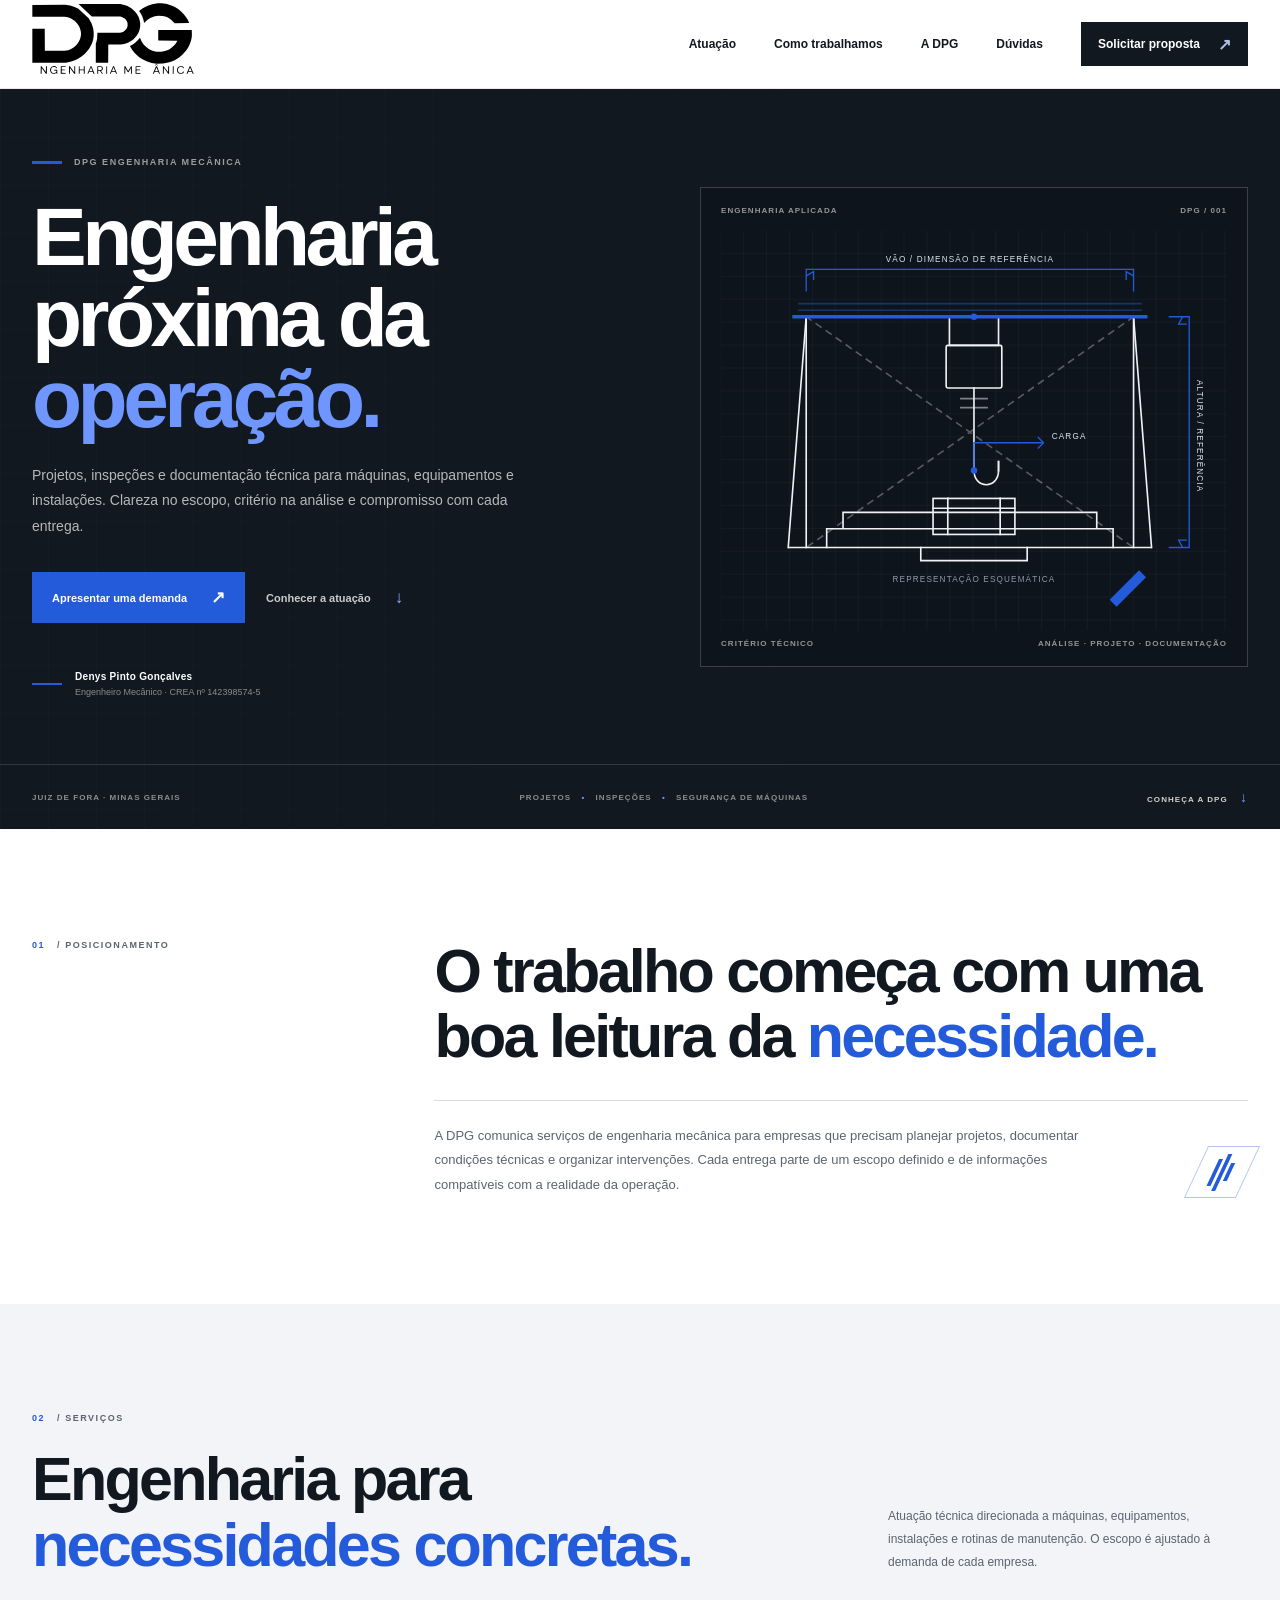
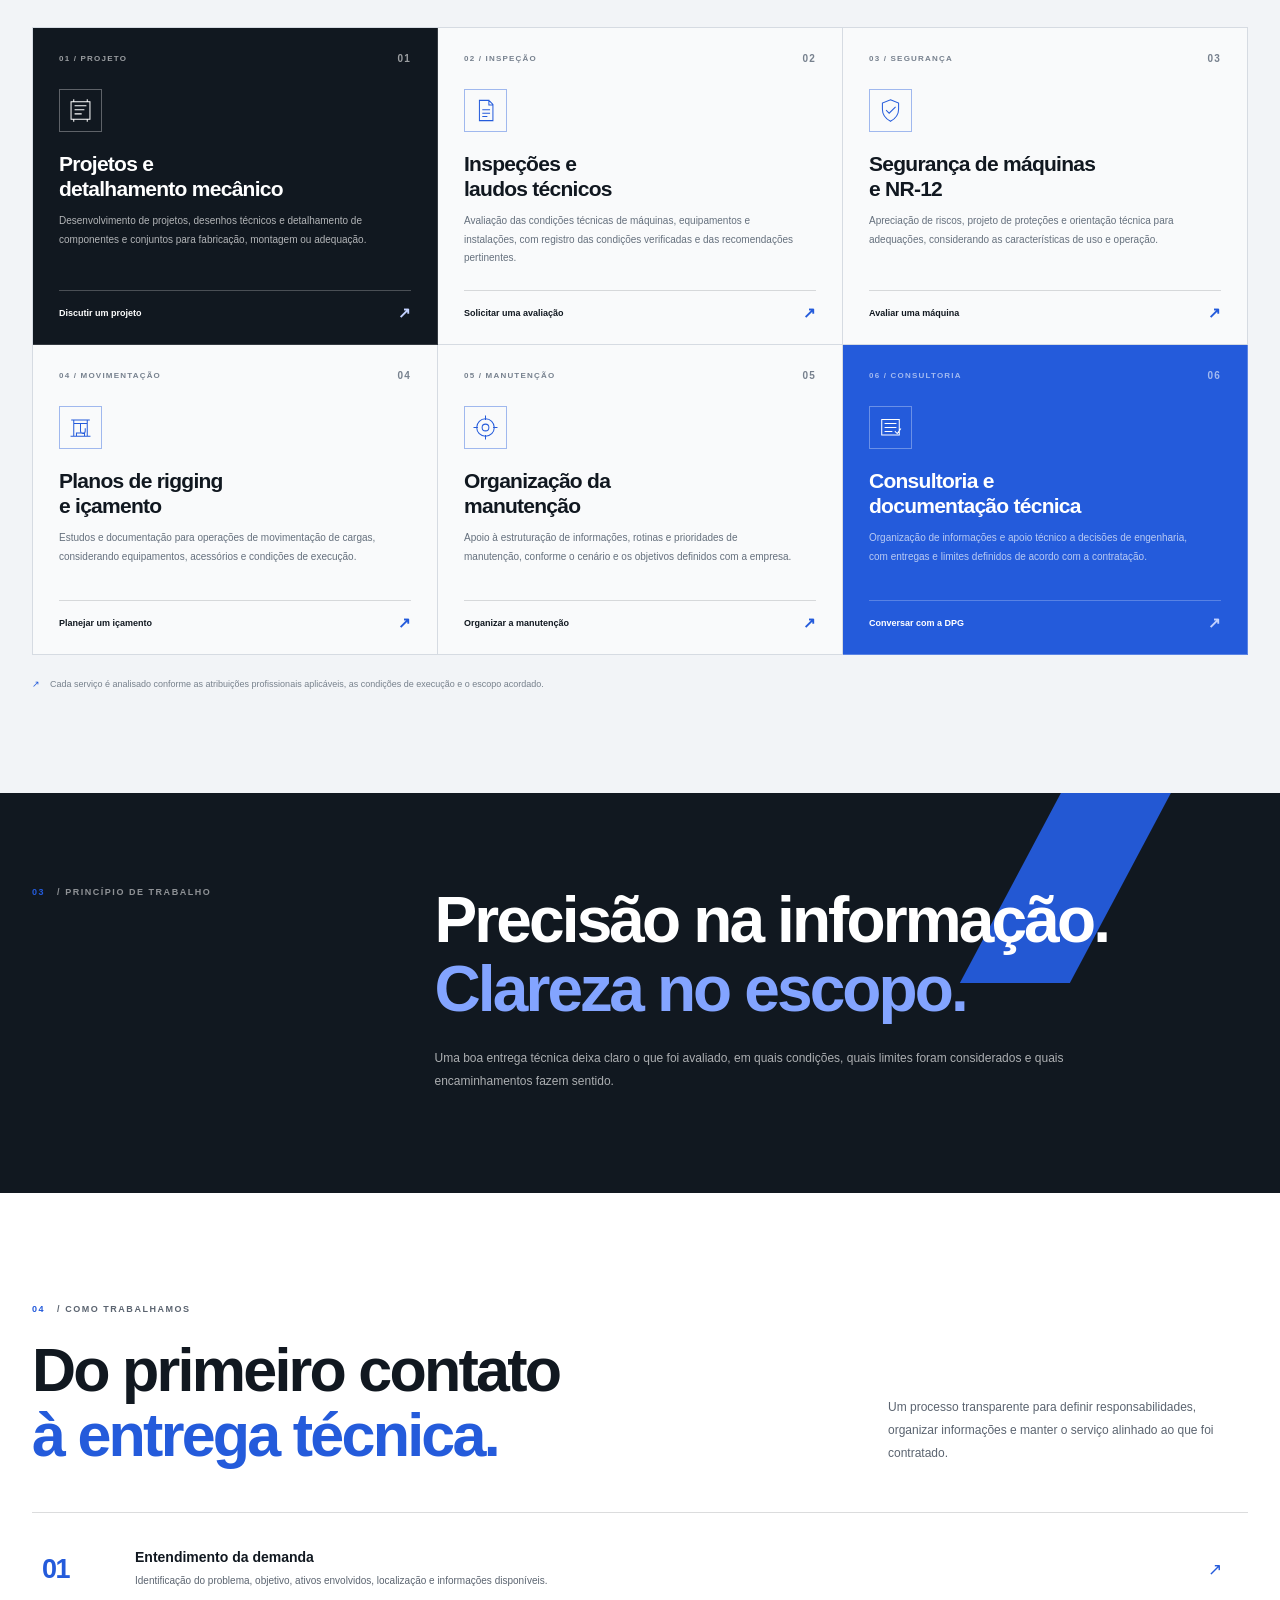
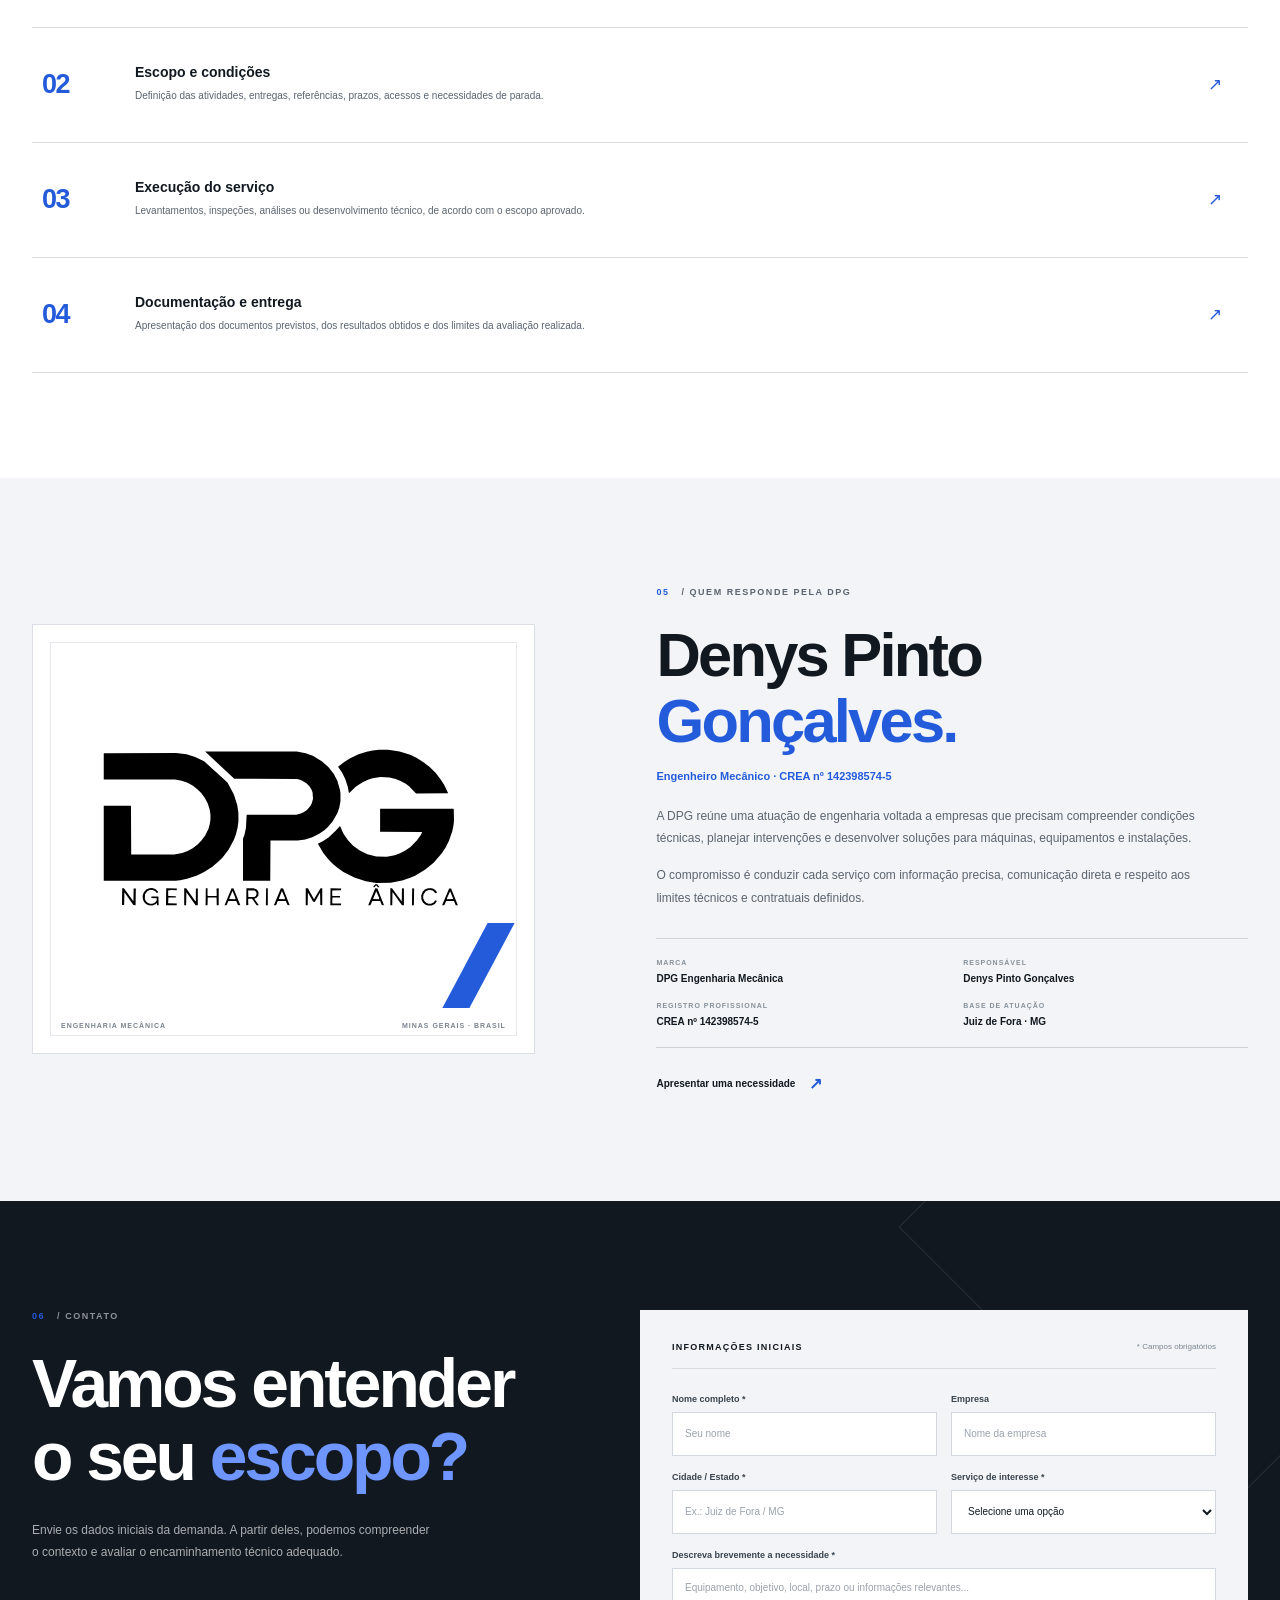
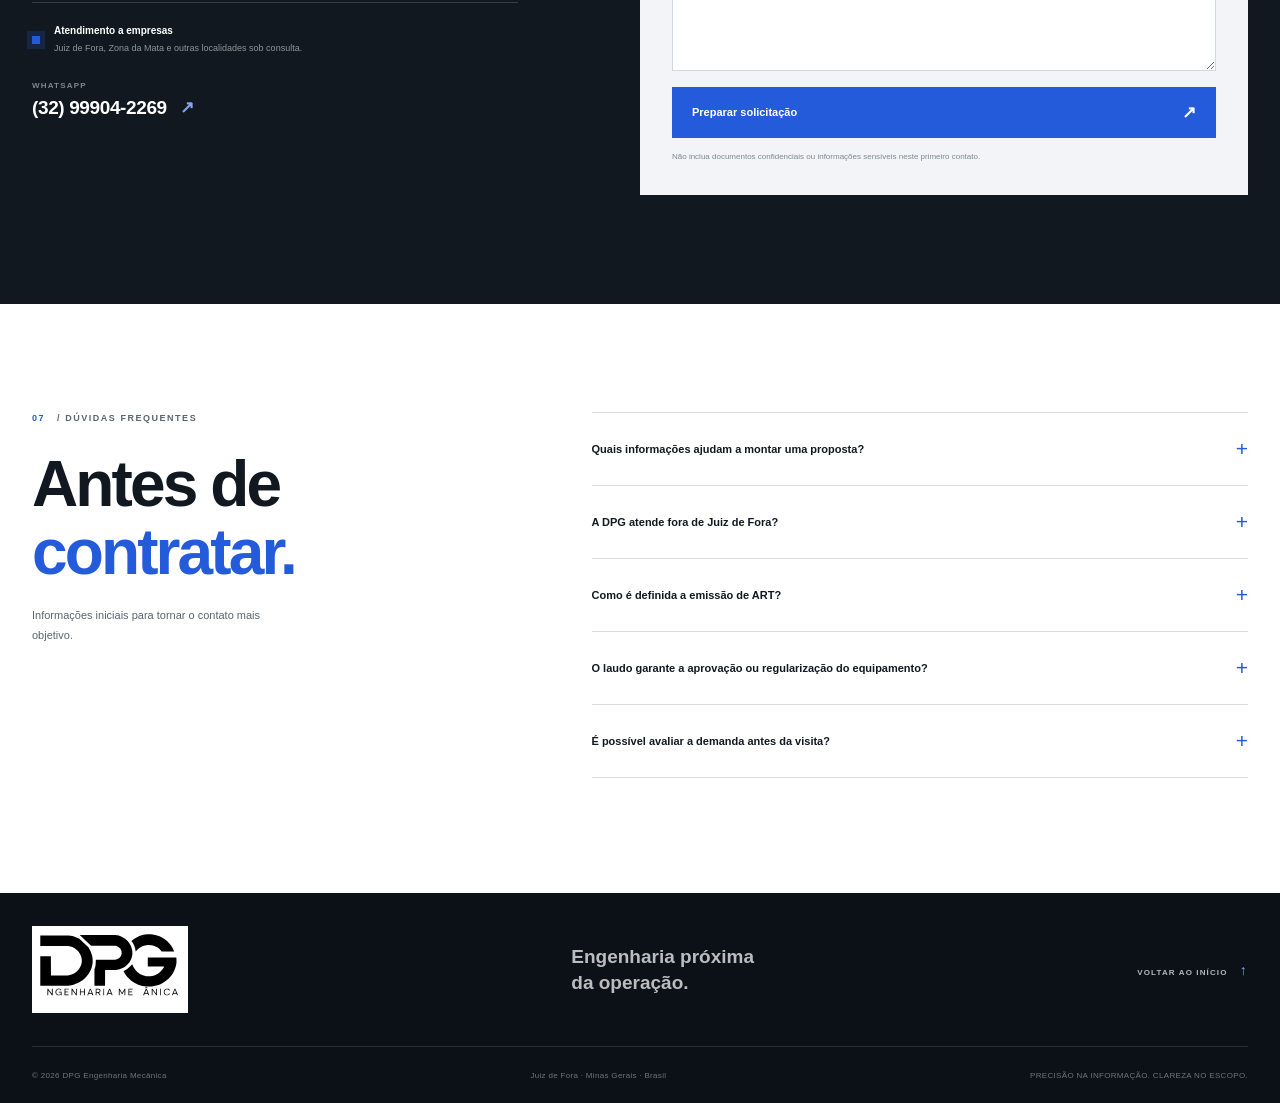
==== index.html @ d27e561f "Add DPG WhatsApp contact and professional registration" ====
<!doctype html>
<html lang="pt-BR">
<head>
  <meta charset="utf-8">
  <meta name="viewport" content="width=device-width, initial-scale=1">
  <meta name="theme-color" content="#111820">
  <meta name="description" content="DPG Engenharia Mecânica. Projetos, inspeções, laudos e documentação técnica para máquinas, equipamentos e instalações.">
  <meta property="og:type" content="website">
  <meta property="og:title" content="DPG Engenharia Mecânica">
  <meta property="og:description" content="Engenharia próxima da operação. Projetos, inspeções e documentação técnica com escopo claro.">
  <title>DPG Engenharia Mecânica | Projetos, Inspeções e Laudos</title>
  <link rel="icon" href="favicon.svg" type="image/svg+xml">
  <link rel="stylesheet" href="styles.css">
</head>
<body>
  <a class="skip-link" href="#conteudo">Pular para o conteúdo</a>

  <header class="header" id="inicio">
    <div class="container header__inner">
      <a class="brand" href="#inicio" aria-label="DPG Engenharia Mecânica - início">
        <img src="logo.svg" alt="DPG Engenharia Mecânica" width="160" height="80">
      </a>
      <button class="menu-toggle" type="button" aria-label="Abrir menu" aria-expanded="false" aria-controls="menu-principal">
        <span></span><span></span>
      </button>
      <nav class="nav" id="menu-principal" aria-label="Navegação principal">
        <a href="#atuacao">Atuação</a>
        <a href="#metodo">Como trabalhamos</a>
        <a href="#sobre">A DPG</a>
        <a href="#duvidas">Dúvidas</a>
        <a class="nav__button" href="#contato">Solicitar proposta <span aria-hidden="true">↗</span></a>
      </nav>
    </div>
  </header>

  <main id="conteudo">
    <section class="hero">
      <div class="hero__pattern" aria-hidden="true"></div>
      <div class="container hero__layout">
        <div class="hero__copy">
          <div class="eyebrow eyebrow--light"><span class="eyebrow__bar"></span> DPG ENGENHARIA MECÂNICA</div>
          <h1>Engenharia<br>próxima da<br><span>operação.</span></h1>
          <p class="hero__lead">Projetos, inspeções e documentação técnica para máquinas, equipamentos e instalações. Clareza no escopo, critério na análise e compromisso com cada entrega.</p>
          <div class="hero__actions">
            <a class="button button--blue" href="#contato">Apresentar uma demanda <span aria-hidden="true">↗</span></a>
            <a class="button button--text" href="#atuacao">Conhecer a atuação <span aria-hidden="true">↓</span></a>
          </div>
          <div class="hero__signature">
            <span class="signature__line"></span>
            <span><strong>Denys Pinto Gonçalves</strong><small>Engenheiro Mecânico · CREA nº 142398574-5</small></span>
          </div>
        </div>

        <div class="hero__drawing">
          <div class="drawing__topline"><span>ENGENHARIA APLICADA</span><span>DPG / 001</span></div>
          <svg class="technical-drawing" viewBox="0 0 620 490" role="img" aria-labelledby="drawing-title drawing-desc">
            <title id="drawing-title">Representação esquemática de um sistema de elevação</title>
            <desc id="drawing-desc">Ilustração técnica conceitual em linhas, com estrutura, talha, cabo e carga suspensa. Não representa um projeto executivo.</desc>
            <defs>
              <pattern id="grid" width="28" height="28" patternUnits="userSpaceOnUse">
                <path d="M28 0H0V28" fill="none" stroke="#ffffff" stroke-opacity=".075" stroke-width="1"/>
              </pattern>
            </defs>
            <rect x="1" y="1" width="618" height="488" fill="url(#grid)"/>
            <g fill="none" stroke="#eef2f7" stroke-width="2" stroke-linecap="square" stroke-linejoin="miter">
              <path d="M105 388V106H505V388"/>
              <path d="M83 388H527M105 106L505 106M105 106L83 388M505 106L527 388"/>
              <path d="M105 106L505 388M505 106L105 388" stroke-opacity=".32" stroke-dasharray="7 8"/>
              <path d="M130 388V365H480V388M150 365L150 345H460V365"/>
              <path d="M280 106V141H340V106"/>
              <rect x="276" y="141" width="68" height="52" rx="2"/>
              <path d="M310 193V294"/>
              <path d="M310 294C310 317 340 317 340 294V283"/>
              <path d="M340 283V294"/>
              <path d="M294 206H326M294 217H326" stroke-opacity=".5"/>
              <rect x="260" y="328" width="100" height="44"/>
              <path d="M260 340H360M278 328V372M342 328V372"/>
              <path d="M245 388V404H375V388"/>
              <path d="M90 106H520" stroke="#245BDB" stroke-width="4"/>
              <path d="M96 98H514M96 90H514" stroke="#245BDB" stroke-opacity=".42"/>
            </g>
            <g fill="none" stroke="#245BDB" stroke-width="1.6">
              <path d="M105 75V48H505V75"/>
              <path d="M105 56L114 51V61M505 56L496 51V61"/>
              <path d="M548 106H573V388H548"/>
              <path d="M565 106L560 115H570M565 388L560 379H570"/>
              <path d="M310 294V260H395"/>
              <path d="M388 253L395 260L388 267"/>
            </g>
            <g fill="#dbe4f0" font-family="Arial, sans-serif" font-size="10" letter-spacing="1.4">
              <text x="305" y="39" text-anchor="middle">VÃO / DIMENSÃO DE REFERÊNCIA</text>
              <text x="583" y="252" transform="rotate(90 583 252)" text-anchor="middle">ALTURA / REFERÊNCIA</text>
              <text x="405" y="255">CARGA</text>
              <text x="310" y="430" text-anchor="middle" fill="#8e9ba9">REPRESENTAÇÃO ESQUEMÁTICA</text>
            </g>
            <g fill="#245BDB">
              <circle cx="310" cy="106" r="4"/><circle cx="310" cy="294" r="4"/>
            </g>
            <path d="M480 456L516 420" stroke="#245BDB" stroke-width="12"/>
          </svg>
          <div class="drawing__bottom"><span>CRITÉRIO TÉCNICO</span><span>ANÁLISE · PROJETO · DOCUMENTAÇÃO</span></div>
        </div>
      </div>
      <div class="hero__base">
        <div class="container hero__base-inner">
          <span>JUIZ DE FORA · MINAS GERAIS</span>
          <span>PROJETOS <i>•</i> INSPEÇÕES <i>•</i> SEGURANÇA DE MÁQUINAS</span>
          <a href="#principios">CONHEÇA A DPG <b aria-hidden="true">↓</b></a>
        </div>
      </div>
    </section>

    <section class="intro section-white" id="principios">
      <div class="container intro__grid">
        <div class="section-label"><span>01</span> / POSICIONAMENTO</div>
        <div class="intro__content">
          <h2>O trabalho começa com uma boa leitura da <span>necessidade.</span></h2>
          <div class="intro__bottom">
            <p>A DPG comunica serviços de engenharia mecânica para empresas que precisam planejar projetos, documentar condições técnicas e organizar intervenções. Cada entrega parte de um escopo definido e de informações compatíveis com a realidade da operação.</p>
            <div class="intro__mark" aria-hidden="true"><span></span><span></span><span></span></div>
          </div>
        </div>
      </div>
    </section>

    <section class="services section-gray" id="atuacao">
      <div class="container">
        <div class="section-heading">
          <div>
            <div class="section-label"><span>02</span> / SERVIÇOS</div>
            <h2>Engenharia para<br><span>necessidades concretas.</span></h2>
          </div>
          <p>Atuação técnica direcionada a máquinas, equipamentos, instalações e rotinas de manutenção. O escopo é ajustado à demanda de cada empresa.</p>
        </div>

        <div class="service-grid">
          <article class="service-card service-card--dark reveal">
            <div class="service-card__meta"><span>01 / PROJETO</span><span class="service-card__index">01</span></div>
            <div class="service-card__icon" aria-hidden="true">
              <svg viewBox="0 0 40 40"><path d="M6 7H34V33H6zM12 13H28M12 19H25M12 25H21M10 4V7M30 4V7M10 33V36M30 33V36"/></svg>
            </div>
            <h3>Projetos e<br>detalhamento mecânico</h3>
            <p>Desenvolvimento de projetos, desenhos técnicos e detalhamento de componentes e conjuntos para fabricação, montagem ou adequação.</p>
            <a href="#contato" class="service-link">Discutir um projeto <span>↗</span></a>
          </article>

          <article class="service-card reveal">
            <div class="service-card__meta"><span>02 / INSPEÇÃO</span><span class="service-card__index">02</span></div>
            <div class="service-card__icon" aria-hidden="true">
              <svg viewBox="0 0 40 40"><path d="M11 5H25L31 11V35H11zM25 5V12H31M16 19H26M16 24H26M16 29H22"/></svg>
            </div>
            <h3>Inspeções e<br>laudos técnicos</h3>
            <p>Avaliação das condições técnicas de máquinas, equipamentos e instalações, com registro das condições verificadas e das recomendações pertinentes.</p>
            <a href="#contato" class="service-link">Solicitar uma avaliação <span>↗</span></a>
          </article>

          <article class="service-card reveal">
            <div class="service-card__meta"><span>03 / SEGURANÇA</span><span class="service-card__index">03</span></div>
            <div class="service-card__icon" aria-hidden="true">
              <svg viewBox="0 0 40 40"><path d="M20 4L32 9V18C32 26 27 32 20 36C13 32 8 26 8 18V9zM14 20L18 24L27 15"/></svg>
            </div>
            <h3>Segurança de máquinas<br>e NR-12</h3>
            <p>Apreciação de riscos, projeto de proteções e orientação técnica para adequações, considerando as características de uso e operação.</p>
            <a href="#contato" class="service-link">Avaliar uma máquina <span>↗</span></a>
          </article>

          <article class="service-card reveal">
            <div class="service-card__meta"><span>04 / MOVIMENTAÇÃO</span><span class="service-card__index">04</span></div>
            <div class="service-card__icon" aria-hidden="true">
              <svg viewBox="0 0 40 40"><path d="M6 33H34M10 33V9H30V33M10 14H30M20 14V25M20 25C20 30 27 30 27 25V22M7 9H33M14 33V28H26V33"/></svg>
            </div>
            <h3>Planos de rigging<br>e içamento</h3>
            <p>Estudos e documentação para operações de movimentação de cargas, considerando equipamentos, acessórios e condições de execução.</p>
            <a href="#contato" class="service-link">Planejar um içamento <span>↗</span></a>
          </article>

          <article class="service-card reveal">
            <div class="service-card__meta"><span>05 / MANUTENÇÃO</span><span class="service-card__index">05</span></div>
            <div class="service-card__icon" aria-hidden="true">
              <svg viewBox="0 0 40 40"><circle cx="20" cy="20" r="13"/><circle cx="20" cy="20" r="5"/><path d="M20 3V8M20 32V37M3 20H8M32 20H37"/></svg>
            </div>
            <h3>Organização da<br>manutenção</h3>
            <p>Apoio à estruturação de informações, rotinas e prioridades de manutenção, conforme o cenário e os objetivos definidos com a empresa.</p>
            <a href="#contato" class="service-link">Organizar a manutenção <span>↗</span></a>
          </article>

          <article class="service-card service-card--blue reveal">
            <div class="service-card__meta"><span>06 / CONSULTORIA</span><span class="service-card__index">06</span></div>
            <div class="service-card__icon" aria-hidden="true">
              <svg viewBox="0 0 40 40"><path d="M7 8H33V31H7zM12 14H28M12 20H28M12 26H22M27 26L30 29L35 22"/></svg>
            </div>
            <h3>Consultoria e<br>documentação técnica</h3>
            <p>Organização de informações e apoio técnico a decisões de engenharia, com entregas e limites definidos de acordo com a contratação.</p>
            <a href="#contato" class="service-link">Conversar com a DPG <span>↗</span></a>
          </article>
        </div>
        <p class="service-note"><span aria-hidden="true">↗</span> Cada serviço é analisado conforme as atribuições profissionais aplicáveis, as condições de execução e o escopo acordado.</p>
      </div>
    </section>

    <section class="statement">
      <div class="statement__diagonal" aria-hidden="true"></div>
      <div class="container statement__inner">
        <div class="section-label section-label--light"><span>03</span> / PRINCÍPIO DE TRABALHO</div>
        <div>
          <h2>Precisão na informação.<br><span>Clareza no escopo.</span></h2>
          <p>Uma boa entrega técnica deixa claro o que foi avaliado, em quais condições, quais limites foram considerados e quais encaminhamentos fazem sentido.</p>
        </div>
      </div>
    </section>

    <section class="method section-white" id="metodo">
      <div class="container">
        <div class="section-heading">
          <div>
            <div class="section-label"><span>04</span> / COMO TRABALHAMOS</div>
            <h2>Do primeiro contato<br><span>à entrega técnica.</span></h2>
          </div>
          <p>Um processo transparente para definir responsabilidades, organizar informações e manter o serviço alinhado ao que foi contratado.</p>
        </div>
        <div class="method__list">
          <article class="method-row reveal"><span class="method-row__number">01</span><div><h3>Entendimento da demanda</h3><p>Identificação do problema, objetivo, ativos envolvidos, localização e informações disponíveis.</p></div><span class="method-row__arrow">↗</span></article>
          <article class="method-row reveal"><span class="method-row__number">02</span><div><h3>Escopo e condições</h3><p>Definição das atividades, entregas, referências, prazos, acessos e necessidades de parada.</p></div><span class="method-row__arrow">↗</span></article>
          <article class="method-row reveal"><span class="method-row__number">03</span><div><h3>Execução do serviço</h3><p>Levantamentos, inspeções, análises ou desenvolvimento técnico, de acordo com o escopo aprovado.</p></div><span class="method-row__arrow">↗</span></article>
          <article class="method-row reveal"><span class="method-row__number">04</span><div><h3>Documentação e entrega</h3><p>Apresentação dos documentos previstos, dos resultados obtidos e dos limites da avaliação realizada.</p></div><span class="method-row__arrow">↗</span></article>
        </div>
      </div>
    </section>

    <section class="about section-gray" id="sobre">
      <div class="container about__layout">
        <div class="about__brand-panel">
          <img src="logo.svg" alt="DPG Engenharia Mecânica" class="about__logo">
          <div class="about__blue-slash" aria-hidden="true"></div>
          <div class="about__panel-caption"><span>ENGENHARIA MECÂNICA</span><span>MINAS GERAIS · BRASIL</span></div>
        </div>
        <div class="about__copy">
          <div class="section-label"><span>05</span> / QUEM RESPONDE PELA DPG</div>
          <h2>Denys Pinto<br><span>Gonçalves.</span></h2>
          <p class="about__role">Engenheiro Mecânico · CREA nº 142398574-5</p>
          <p>A DPG reúne uma atuação de engenharia voltada a empresas que precisam compreender condições técnicas, planejar intervenções e desenvolver soluções para máquinas, equipamentos e instalações.</p>
          <p>O compromisso é conduzir cada serviço com informação precisa, comunicação direta e respeito aos limites técnicos e contratuais definidos.</p>
          <div class="about__facts">
            <div><span>MARCA</span><strong>DPG Engenharia Mecânica</strong></div>
            <div><span>RESPONSÁVEL</span><strong>Denys Pinto Gonçalves</strong></div>
            <div><span>REGISTRO PROFISSIONAL</span><strong>CREA nº 142398574-5</strong></div>
            <div><span>BASE DE ATUAÇÃO</span><strong>Juiz de Fora · MG</strong></div>
          </div>
          <a class="inline-link" href="#contato">Apresentar uma necessidade <span>↗</span></a>
        </div>
      </div>
    </section>

    <section class="contact" id="contato">
      <div class="container contact__layout">
        <div class="contact__copy">
          <div class="section-label section-label--light"><span>06</span> / CONTATO</div>
          <h2>Vamos entender<br>o seu <span>escopo?</span></h2>
          <p>Envie os dados iniciais da demanda. A partir deles, podemos compreender o contexto e avaliar o encaminhamento técnico adequado.</p>
          <div class="contact__note">
            <span class="contact__note-mark"></span>
            <div><strong>Atendimento a empresas</strong><small>Juiz de Fora, Zona da Mata e outras localidades sob consulta.</small></div>
          </div>
          <div class="contact__direct">
            <span>WHATSAPP</span>
            <a href="https://wa.me/5532999042269" target="_blank" rel="noopener noreferrer">(32) 99904-2269 <b aria-hidden="true">↗</b></a>
          </div>
        </div>

        <form class="contact-form" id="contact-form">
          <div class="form__heading"><strong>INFORMAÇÕES INICIAIS</strong><span>* Campos obrigatórios</span></div>
          <div class="form__row">
            <label>Nome completo *<input name="nome" type="text" autocomplete="name" placeholder="Seu nome" required></label>
            <label>Empresa<input name="empresa" type="text" autocomplete="organization" placeholder="Nome da empresa"></label>
          </div>
          <div class="form__row">
            <label>Cidade / Estado *<input name="cidade" type="text" placeholder="Ex.: Juiz de Fora / MG" required></label>
            <label>Serviço de interesse *
              <select name="servico" required>
                <option value="" selected disabled>Selecione uma opção</option>
                <option>Projeto e detalhamento mecânico</option>
                <option>Inspeção e laudo técnico</option>
                <option>Segurança de máquinas / NR-12</option>
                <option>Plano de rigging / içamento</option>
                <option>Organização da manutenção</option>
                <option>Consultoria / documentação técnica</option>
                <option>Outra demanda</option>
              </select>
            </label>
          </div>
          <label>Descreva brevemente a necessidade *<textarea name="mensagem" rows="4" placeholder="Equipamento, objetivo, local, prazo ou informações relevantes..." required></textarea></label>
          <button class="button button--blue button--submit" type="submit">Preparar solicitação <span aria-hidden="true">↗</span></button>
          <p class="form__privacy">Não inclua documentos confidenciais ou informações sensíveis neste primeiro contato.</p>
          <div class="form__result" id="form-result" role="status" aria-live="polite" hidden>
            <strong>Briefing preparado.</strong>
            <p id="form-result-text"></p>
            <button type="button" id="copy-message" class="copy-button">Copiar mensagem <span aria-hidden="true">⧉</span></button>
          </div>
        </form>
      </div>
    </section>

    <section class="faq section-white" id="duvidas">
      <div class="container faq__layout">
        <div>
          <div class="section-label"><span>07</span> / DÚVIDAS FREQUENTES</div>
          <h2>Antes de<br><span>contratar.</span></h2>
          <p>Informações iniciais para tornar o contato mais objetivo.</p>
        </div>
        <div class="faq__list">
          <details class="faq-item">
            <summary>Quais informações ajudam a montar uma proposta?<span>+</span></summary>
            <p>Uma descrição da necessidade, a localização, o tipo e a quantidade de equipamentos envolvidos e o resultado esperado. Fotos, desenhos e documentos existentes podem ajudar na análise inicial.</p>
          </details>
          <details class="faq-item">
            <summary>A DPG atende fora de Juiz de Fora?<span>+</span></summary>
            <p>A base de atuação é Juiz de Fora e região. Demandas em outras localidades podem ser avaliadas conforme escopo, logística e disponibilidade.</p>
          </details>
          <details class="faq-item">
            <summary>Como é definida a emissão de ART?<span>+</span></summary>
            <p>A necessidade, a modalidade e o momento de registro são avaliados conforme a atividade contratada, as atribuições profissionais e as regras do sistema CONFEA/CREA. As condições correspondentes são descritas na proposta.</p>
          </details>
          <details class="faq-item">
            <summary>O laudo garante a aprovação ou regularização do equipamento?<span>+</span></summary>
            <p>Não há aprovação automática. O documento registra as condições efetivamente avaliadas e as conclusões técnicas dentro do escopo contratado. Adequações e verificações complementares podem ser necessárias.</p>
          </details>
          <details class="faq-item">
            <summary>É possível avaliar a demanda antes da visita?<span>+</span></summary>
            <p>Sim. O contato inicial e a análise da documentação disponível ajudam a definir se será necessária visita, levantamento adicional ou outra etapa para estabelecer o escopo.</p>
          </details>
        </div>
      </div>
    </section>
  </main>

  <footer class="footer">
    <div class="container footer__top">
      <a href="#inicio" class="footer__brand"><img src="logo.svg" alt="DPG Engenharia Mecânica" width="150" height="75"></a>
      <p>Engenharia próxima<br>da operação.</p>
      <a class="footer__back" href="#inicio">VOLTAR AO INÍCIO <span>↑</span></a>
    </div>
    <div class="container footer__bottom">
      <span>© <span id="current-year">2026</span> DPG Engenharia Mecânica</span>
      <span>Juiz de Fora · Minas Gerais · Brasil</span>
      <span>PRECISÃO NA INFORMAÇÃO. CLAREZA NO ESCOPO.</span>
    </div>
  </footer>

  <script src="script.js" defer></script>
</body>
</html>
---- styles.css ----
:root {
  --black: #000000;
  --graphite: #111820;
  --blue: #245BDB;
  --blue-deep: #1d4fc2;
  --white: #ffffff;
  --support: #F2F4F7;
  --muted: #5B6470;
  --line: rgba(17, 24, 32, .15);
  --line-light: rgba(255,255,255,.16);
  --font: Arial, Helvetica, sans-serif;
  --max: 1220px;
}
* { box-sizing: border-box; }
html { scroll-behavior: smooth; scroll-padding-top: 84px; }
body { margin: 0; color: var(--graphite); background: var(--white); font-family: var(--font); -webkit-font-smoothing: antialiased; }
a { color: inherit; text-decoration: none; }
button, input, select, textarea { font: inherit; }
img, svg { display: block; max-width: 100%; }
::selection { color: var(--white); background: var(--blue); }
.container { width: min(var(--max), calc(100% - 64px)); margin-inline: auto; }
.skip-link { position: fixed; z-index: 1000; top: 10px; left: 10px; padding: 12px 16px; color: var(--graphite); background: var(--white); transform: translateY(-150%); }
.skip-link:focus { transform: translateY(0); }

/* Header */
.header { position: relative; z-index: 50; color: var(--graphite); background: var(--white); border-bottom: 1px solid #e7e9ed; }
.header__inner { display: flex; min-height: 88px; align-items: center; justify-content: space-between; gap: 32px; }
.brand { display: flex; width: 164px; flex: 0 0 164px; align-items: center; }
.brand img { width: 100%; height: auto; }
.nav { display: flex; align-items: center; gap: clamp(20px, 3vw, 38px); }
.nav a { font-size: 12px; font-weight: 700; transition: color .2s ease; }
.nav a:hover { color: var(--blue); }
.nav .nav__button { display: inline-flex; align-items: center; gap: 18px; min-height: 44px; padding: 0 17px; color: var(--white); background: var(--graphite); }
.nav .nav__button:hover { color: var(--white); background: var(--blue); }
.nav__button span { font-size: 16px; color: #aebfe8; }
.menu-toggle { display: none; }

/* Hero */
.hero { position: relative; overflow: hidden; color: var(--white); background: var(--graphite); }
.hero__pattern { position: absolute; inset: 0; opacity: .36; pointer-events: none; background-image: linear-gradient(rgba(255,255,255,.045) 1px, transparent 1px), linear-gradient(90deg, rgba(255,255,255,.045) 1px, transparent 1px); background-size: 48px 48px; mask-image: linear-gradient(90deg, #000, transparent 90%); }
.hero__layout { position: relative; z-index: 1; display: grid; grid-template-columns: 1fr .94fr; align-items: center; gap: 7%; min-height: 635px; padding-top: 68px; padding-bottom: 67px; }
.eyebrow, .section-label { display: flex; align-items: center; gap: 12px; color: var(--muted); font-size: 9px; font-weight: 700; letter-spacing: .17em; }
.eyebrow--light { color: rgba(255,255,255,.58); }
.eyebrow__bar { width: 30px; height: 3px; background: var(--blue); }
.hero h1 { margin: 29px 0 23px; font-size: clamp(56px, 6.5vw, 82px); line-height: .99; letter-spacing: -.055em; font-weight: 700; }
.hero h1 span, .statement h2 span, .contact h2 span { color: #6f96ff; }
.hero__lead { max-width: 500px; margin: 0; color: rgba(255,255,255,.69); font-size: 14px; line-height: 1.85; }
.hero__actions { display: flex; align-items: center; flex-wrap: wrap; gap: 20px; margin-top: 32px; }
.button { display: inline-flex; min-height: 51px; align-items: center; justify-content: center; gap: 24px; padding: 0 19px; border: 1px solid transparent; cursor: pointer; font-size: 11px; font-weight: 700; transition: background .2s ease, border-color .2s ease, transform .2s ease; }
.button:hover { transform: translateY(-2px); }
.button--blue { color: var(--white); background: var(--blue); }
.button--blue:hover { background: #1749c4; }
.button span { font-size: 17px; }
.button--text { padding-inline: 0; color: rgba(255,255,255,.78); background: transparent; }
.button--text span { color: #8ba9ff; }
.hero__signature { display: flex; align-items: center; gap: 13px; margin-top: 48px; }
.signature__line { width: 30px; height: 2px; background: var(--blue); }
.hero__signature span:last-child { display: grid; gap: 5px; }
.hero__signature strong { font-size: 10px; letter-spacing: .03em; }
.hero__signature small { color: rgba(255,255,255,.5); font-size: 9px; }

.hero__drawing { position: relative; min-height: 480px; border: 1px solid rgba(255,255,255,.19); background: rgba(5,11,17,.26); }
.drawing__topline, .drawing__bottom { position: absolute; z-index: 2; right: 20px; left: 20px; display: flex; justify-content: space-between; color: rgba(255,255,255,.55); font-size: 8px; font-weight: 700; letter-spacing: .13em; }
.drawing__topline { top: 18px; }
.drawing__bottom { bottom: 18px; }
.technical-drawing { position: absolute; inset: 42px 16px 35px; width: calc(100% - 32px); height: calc(100% - 77px); }
.hero__base { position: relative; z-index: 2; border-top: 1px solid rgba(255,255,255,.14); }
.hero__base-inner { display: flex; min-height: 64px; align-items: center; justify-content: space-between; gap: 18px; color: rgba(255,255,255,.51); font-size: 8px; font-weight: 700; letter-spacing: .13em; }
.hero__base-inner i { color: #7195fa; padding-inline: 7px; font-style: normal; }
.hero__base-inner a { color: rgba(255,255,255,.8); }
.hero__base-inner b { padding-left: 9px; color: #779bff; font-size: 14px; }

/* Sections */
.section-white { background: var(--white); }
.section-gray { background: var(--support); }
.section-label { align-items: flex-start; line-height: 1.5; }
.section-label span { color: var(--blue); }
.intro { padding: 110px 0 106px; }
.intro__grid { display: grid; grid-template-columns: .42fr 1fr; gap: 5%; }
.intro__content h2, .section-heading h2, .statement h2, .about h2, .contact h2, .faq h2 { margin: 0; font-size: clamp(41px, 4.8vw, 61px); line-height: 1.07; letter-spacing: -.045em; }
.intro__content h2 span, .section-heading h2 span, .about h2 span, .faq h2 span { color: var(--blue); }
.intro__bottom { display: flex; align-items: flex-end; justify-content: space-between; gap: 38px; margin-top: 30px; padding-top: 23px; border-top: 1px solid var(--line); }
.intro__bottom p { max-width: 650px; margin: 0; color: var(--muted); font-size: 13px; line-height: 1.9; }
.intro__mark { display: flex; width: 52px; height: 52px; flex: 0 0 52px; align-items: center; justify-content: center; gap: 3px; border: 1px solid rgba(36,91,219,.35); transform: skew(-25deg); }
.intro__mark span { width: 4px; height: 27px; background: var(--blue); }
.intro__mark span:nth-child(2) { height: 37px; }
.intro__mark span:nth-child(3) { height: 18px; }

/* Services */
.services { padding: 108px 0 101px; }
.section-heading { display: flex; align-items: flex-end; justify-content: space-between; gap: 48px; margin-bottom: 49px; }
.section-heading .section-label { margin-bottom: 22px; }
.section-heading > p { max-width: 360px; margin: 0 0 4px; color: var(--muted); font-size: 12px; line-height: 1.9; }
.service-grid { display: grid; grid-template-columns: repeat(3, 1fr); border-top: 1px solid #d6dbe2; border-left: 1px solid #d6dbe2; }
.service-card { display: flex; min-height: 310px; flex-direction: column; padding: 25px 26px 22px; border-right: 1px solid #d6dbe2; border-bottom: 1px solid #d6dbe2; background: rgba(255,255,255,.54); transition: background .2s ease; }
.service-card:hover { background: var(--white); }
.service-card--dark { color: var(--white); background: var(--graphite); border-color: rgba(255,255,255,.15); }
.service-card--dark:hover { background: #1a2733; }
.service-card--blue { color: var(--white); background: var(--blue); border-color: rgba(255,255,255,.25); }
.service-card--blue:hover { background: var(--blue-deep); }
.service-card__meta { display: flex; align-items: center; justify-content: space-between; color: #77818e; font-size: 8px; font-weight: 700; letter-spacing: .15em; }
.service-card--dark .service-card__meta, .service-card--blue .service-card__meta { color: rgba(255,255,255,.58); }
.service-card__index { font-size: 10px; }
.service-card__icon { display: grid; width: 43px; height: 43px; place-items: center; margin-top: 25px; border: 1px solid rgba(36,91,219,.42); color: var(--blue); }
.service-card--dark .service-card__icon, .service-card--blue .service-card__icon { border-color: rgba(255,255,255,.32); color: var(--white); }
.service-card__icon svg { width: 27px; height: 27px; fill: none; stroke: currentColor; stroke-width: 1.5; stroke-linecap: square; stroke-linejoin: miter; }
.service-card h3 { margin: 20px 0 11px; font-size: 21px; line-height: 1.18; letter-spacing: -.035em; }
.service-card p { max-width: 330px; margin: 0 0 22px; color: #65707d; font-size: 10px; line-height: 1.85; }
.service-card--dark p, .service-card--blue p { color: rgba(255,255,255,.68); }
.service-link { display: flex; align-items: center; justify-content: space-between; gap: 12px; margin-top: auto; padding-top: 13px; border-top: 1px solid rgba(17,24,32,.15); font-size: 9px; font-weight: 700; }
.service-link span { color: var(--blue); font-size: 15px; }
.service-card--dark .service-link, .service-card--blue .service-link { border-color: rgba(255,255,255,.24); }
.service-card--dark .service-link span, .service-card--blue .service-link span { color: #c3d2ff; }
.service-note { display: flex; align-items: flex-start; gap: 10px; margin: 22px 0 0; color: #77818c; font-size: 9px; line-height: 1.7; }
.service-note span { color: var(--blue); }

/* Statement */
.statement { position: relative; overflow: hidden; padding: 93px 0 100px; color: var(--white); background: var(--graphite); }
.statement__diagonal { position: absolute; top: -70px; right: 11%; width: 110px; height: 260px; background: var(--blue); transform: skew(-28deg); opacity: .96; }
.statement__inner { position: relative; z-index: 1; display: grid; grid-template-columns: .42fr 1fr; gap: 5%; }
.section-label--light { color: rgba(255,255,255,.53); }
.statement h2 { font-size: clamp(44px, 5vw, 64px); }
.statement h2 span { color: #83a4ff; }
.statement p { max-width: 630px; margin: 24px 0 0; color: rgba(255,255,255,.65); font-size: 12px; line-height: 1.9; }

/* Method */
.method { padding: 110px 0 105px; }
.method .section-heading { margin-bottom: 43px; }
.method__list { border-top: 1px solid var(--line); }
.method-row { display: grid; grid-template-columns: 75px 1fr 30px; align-items: center; gap: 18px; min-height: 115px; padding: 22px 10px; border-bottom: 1px solid var(--line); transition: background .2s ease, padding .2s ease; }
.method-row:hover { padding-inline: 19px; background: var(--support); }
.method-row__number { color: var(--blue); font-size: 27px; font-weight: 700; letter-spacing: -.06em; }
.method-row h3 { margin: 0 0 7px; font-size: 14px; font-weight: 700; }
.method-row p { max-width: 670px; margin: 0; color: var(--muted); font-size: 10px; line-height: 1.8; }
.method-row__arrow { color: var(--blue); font-size: 17px; }

/* About */
.about { padding: 108px 0; }
.about__layout { display: grid; grid-template-columns: .85fr 1fr; align-items: center; gap: 10%; }
.about__brand-panel { position: relative; display: flex; min-height: 430px; align-items: center; justify-content: center; padding: 45px; background: var(--white); border: 1px solid #dce0e6; }
.about__brand-panel::before { position: absolute; inset: 17px; border: 1px solid #e5e8ed; content: ''; pointer-events: none; }
.about__logo { position: relative; z-index: 1; width: min(100%, 360px); height: auto; }
.about__blue-slash { position: absolute; right: 42px; bottom: 45px; width: 27px; height: 85px; background: var(--blue); transform: skew(-28deg); }
.about__panel-caption { position: absolute; right: 28px; bottom: 24px; left: 28px; display: flex; justify-content: space-between; color: #7b8490; font-size: 7px; font-weight: 700; letter-spacing: .14em; }
.about__copy .section-label { margin-bottom: 23px; }
.about h2 { font-size: clamp(45px, 4.8vw, 62px); }
.about__role { margin: 16px 0 23px !important; color: var(--blue) !important; font-size: 11px !important; font-weight: 700; }
.about__copy > p:not(.about__role) { max-width: 540px; margin: 0 0 14px; color: var(--muted); font-size: 12px; line-height: 1.9; }
.about__facts { display: grid; grid-template-columns: 1fr 1fr; gap: 18px 22px; margin: 28px 0 25px; padding: 20px 0; border-top: 1px solid var(--line); border-bottom: 1px solid var(--line); }
.about__facts div { display: grid; gap: 7px; }
.about__facts span { color: #87909a; font-size: 7px; font-weight: 700; letter-spacing: .14em; }
.about__facts strong { font-size: 10px; }
.inline-link { display: inline-flex; align-items: center; gap: 14px; font-size: 10px; font-weight: 700; }
.inline-link span { color: var(--blue); font-size: 16px; }

/* Contact */
.contact { position: relative; overflow: hidden; padding: 109px 0; color: var(--white); background: var(--graphite); }
.contact::before { position: absolute; top: -190px; right: -140px; width: 430px; height: 430px; border: 1px solid rgba(255,255,255,.1); content: ''; transform: rotate(45deg); }
.contact__layout { position: relative; z-index: 1; display: grid; grid-template-columns: .8fr 1fr; gap: 10%; }
.contact h2 { margin-top: 25px; font-size: clamp(48px, 5.3vw, 68px); }
.contact__copy > p { max-width: 400px; margin: 25px 0 38px; color: rgba(255,255,255,.65); font-size: 12px; line-height: 1.9; }
.contact__note { display: flex; align-items: center; gap: 14px; padding-top: 22px; border-top: 1px solid var(--line-light); }
.contact__note-mark { width: 8px; height: 8px; flex: 0 0 8px; background: var(--blue); box-shadow: 0 0 0 5px rgba(36,91,219,.2); }
.contact__note div { display: grid; gap: 6px; }
.contact__note strong { font-size: 10px; }
.contact__note small { color: rgba(255,255,255,.54); font-size: 9px; line-height: 1.5; }
.contact-form { padding: 32px; color: var(--graphite); background: var(--support); }
.form__heading { display: flex; align-items: center; justify-content: space-between; gap: 14px; margin-bottom: 25px; padding-bottom: 16px; border-bottom: 1px solid #d7dce3; }
.form__heading strong { font-size: 9px; letter-spacing: .14em; }
.form__heading span { color: #7b8490; font-size: 8px; }
.form__row { display: grid; grid-template-columns: 1fr 1fr; gap: 14px; }
.contact-form label { display: grid; gap: 8px; margin-bottom: 16px; color: #39434e; font-size: 9px; font-weight: 700; }
.contact-form input, .contact-form select, .contact-form textarea { width: 100%; min-height: 44px; padding: 11px 12px; border: 1px solid #d3d8e0; border-radius: 0; outline: 0; color: var(--graphite); background: var(--white); font-size: 10px; font-weight: 400; }
.contact-form textarea { min-height: 103px; resize: vertical; line-height: 1.6; }
.contact-form input:focus, .contact-form select:focus, .contact-form textarea:focus { border-color: var(--blue); box-shadow: 0 0 0 2px rgba(36,91,219,.1); }
.contact-form input::placeholder, .contact-form textarea::placeholder { color: #9aa2ad; }
.button--submit { width: 100%; justify-content: space-between; }
.form__privacy { margin: 12px 0 0; color: #7d8792; font-size: 8px; line-height: 1.65; }
.form__result { margin-top: 16px; padding: 16px; border-left: 3px solid var(--blue); background: var(--white); }
.form__result strong { font-size: 11px; }
.form__result p { color: var(--muted); font-size: 9px; line-height: 1.7; }
.copy-button { display: inline-flex; align-items: center; gap: 10px; padding: 9px 12px; border: 1px solid var(--graphite); color: var(--graphite); background: transparent; cursor: pointer; font-size: 9px; font-weight: 700; }
.copy-button:hover { color: var(--white); background: var(--graphite); }

/* FAQ and footer */
.faq { padding: 108px 0 115px; }
.faq__layout { display: grid; grid-template-columns: .63fr 1fr; gap: 12%; }
.faq h2 { margin-top: 24px; font-size: clamp(47px, 5vw, 64px); }
.faq__layout > div:first-child p { max-width: 250px; margin-top: 20px; color: var(--muted); font-size: 11px; line-height: 1.8; }
.faq__list { border-top: 1px solid var(--line); }
.faq-item { border-bottom: 1px solid var(--line); }
.faq-item summary { display: flex; min-height: 72px; align-items: center; justify-content: space-between; gap: 18px; cursor: pointer; list-style: none; font-size: 11px; font-weight: 700; }
.faq-item summary::-webkit-details-marker { display: none; }
.faq-item summary span { color: var(--blue); font-size: 21px; font-weight: 400; transition: transform .2s ease; }
.faq-item[open] summary span { transform: rotate(45deg); }
.faq-item p { max-width: 620px; margin: 0 25px 20px 0; color: var(--muted); font-size: 10px; line-height: 1.85; }
.footer { color: var(--white); background: #0b1117; }
.footer__top { display: flex; min-height: 153px; align-items: center; justify-content: space-between; gap: 25px; }
.footer__brand { display: inline-block; width: 156px; padding: 8px; background: var(--white); }
.footer__brand img { width: 100%; height: auto; }
.footer__top > p { margin: 0; color: rgba(255,255,255,.72); font-size: 19px; font-weight: 700; line-height: 1.35; }
.footer__back { color: rgba(255,255,255,.7); font-size: 8px; font-weight: 700; letter-spacing: .14em; }
.footer__back span { padding-left: 9px; color: #83a4ff; font-size: 14px; }
.footer__bottom { display: flex; min-height: 57px; align-items: center; justify-content: space-between; gap: 18px; border-top: 1px solid rgba(255,255,255,.13); color: rgba(255,255,255,.42); font-size: 8px; letter-spacing: .04em; }

/* Progressive enhancement */
.reveal { opacity: 1; transform: none; }
.js-ready .reveal { opacity: 0; transform: translateY(16px); transition: opacity .55s ease, transform .55s ease; }
.js-ready .reveal.is-visible { opacity: 1; transform: translateY(0); }

@media (max-width: 980px) {
  .container { width: min(var(--max), calc(100% - 44px)); }
  .nav { gap: 18px; }
  .nav a { font-size: 10px; }
  .hero__layout { grid-template-columns: 1fr .9fr; gap: 4%; }
  .hero__drawing { min-height: 430px; }
  .hero h1 { font-size: clamp(53px, 7vw, 68px); }
  .service-grid { grid-template-columns: repeat(2, 1fr); }
  .about__layout { gap: 7%; }
  .contact__layout { gap: 7%; }
  .contact-form { padding: 25px; }
}
@media (max-width: 720px) {
  html { scroll-padding-top: 72px; }
  .container { width: calc(100% - 40px); }
  .header__inner { min-height: 72px; }
  .brand { width: 142px; flex-basis: 142px; }
  .menu-toggle { position: relative; z-index: 70; display: grid; width: 43px; height: 43px; align-content: center; justify-items: center; gap: 6px; border: 1px solid #cfd5de; background: var(--white); cursor: pointer; }
  .menu-toggle span { width: 17px; height: 2px; background: var(--graphite); transition: transform .2s ease; }
  .menu-toggle[aria-expanded="true"] span:first-child { transform: translateY(4px) rotate(45deg); }
  .menu-toggle[aria-expanded="true"] span:last-child { transform: translateY(-4px) rotate(-45deg); }
  .nav { position: fixed; z-index: 60; inset: 0; display: flex; flex-direction: column; align-items: stretch; justify-content: center; gap: 0; padding: 90px 28px 35px; background: var(--white); opacity: 0; visibility: hidden; transition: opacity .22s ease, visibility .22s ease; }
  .nav.is-open { opacity: 1; visibility: visible; }
  .nav a { padding: 17px 0; border-bottom: 1px solid #e2e6ec; font-size: 21px; }
  .nav .nav__button { justify-content: space-between; margin-top: 23px; padding: 15px; border: 0; color: var(--white); font-size: 12px; }
  .hero__layout { display: flex; min-height: 0; flex-direction: column; align-items: stretch; gap: 38px; padding-top: 65px; padding-bottom: 36px; }
  .hero h1 { margin: 24px 0 18px; font-size: clamp(52px, 13vw, 72px); }
  .hero__lead { font-size: 12px; }
  .hero__actions { gap: 16px; margin-top: 25px; }
  .button { min-height: 48px; padding-inline: 14px; gap: 15px; font-size: 10px; }
  .hero__signature { margin-top: 30px; }
  .hero__drawing { min-height: 350px; }
  .hero__base-inner { min-height: 57px; flex-wrap: wrap; justify-content: center; padding-block: 13px; text-align: center; }
  .hero__base-inner > span:nth-child(2) { display: none; }
  .intro, .services, .method, .about, .contact, .faq { padding-block: 76px; }
  .intro__grid, .statement__inner { grid-template-columns: 1fr; gap: 24px; }
  .intro__content h2, .section-heading h2 { font-size: 42px; }
  .intro__bottom { gap: 17px; margin-top: 23px; }
  .intro__bottom p { font-size: 11px; }
  .section-heading { display: block; margin-bottom: 30px; }
  .section-heading > p { max-width: 100%; margin-top: 19px; font-size: 11px; }
  .service-grid { grid-template-columns: 1fr; }
  .service-card { min-height: 285px; padding: 23px; }
  .service-card h3 { font-size: 22px; }
  .statement { padding: 75px 0 80px; }
  .statement__diagonal { right: 12%; width: 50px; height: 145px; }
  .statement h2 { font-size: 46px; }
  .statement p { font-size: 11px; }
  .method-row { grid-template-columns: 48px 1fr 20px; gap: 12px; min-height: 122px; padding-inline: 0; }
  .method-row:hover { padding-inline: 6px; }
  .method-row__number { font-size: 23px; }
  .method-row h3 { font-size: 12px; }
  .method-row p { font-size: 9px; }
  .about__layout { grid-template-columns: 1fr; gap: 42px; }
  .about__brand-panel { min-height: 300px; padding: 40px 27px; }
  .about__logo { width: min(100%, 300px); }
  .about h2 { font-size: 50px; }
  .about__facts { gap: 16px; }
  .contact__layout { grid-template-columns: 1fr; gap: 39px; }
  .contact h2 { font-size: 55px; }
  .contact-form { padding: 23px 17px; }
  .form__heading { align-items: flex-start; flex-direction: column; gap: 7px; }
  .form__row { grid-template-columns: 1fr; gap: 0; }
  .faq__layout { grid-template-columns: 1fr; gap: 32px; }
  .faq h2 { font-size: 52px; }
  .faq-item summary { min-height: 68px; font-size: 10px; }
  .footer__top { min-height: 180px; align-items: flex-start; flex-direction: column; justify-content: center; gap: 17px; padding-block: 28px; }
  .footer__top > p { font-size: 17px; }
  .footer__bottom { align-items: flex-start; flex-direction: column; justify-content: center; gap: 9px; padding-block: 18px; font-size: 8px; }
}
@media (max-width: 380px) {
  .container { width: calc(100% - 32px); }
  .hero h1 { font-size: 48px; }
  .hero__actions { align-items: flex-start; flex-direction: column; }
  .hero__drawing { min-height: 300px; }
  .intro__content h2, .section-heading h2 { font-size: 38px; }
  .statement h2 { font-size: 42px; }
}
@media (prefers-reduced-motion: reduce) {
  *, *::before, *::after { scroll-behavior: auto !important; transition-duration: .01ms !important; }
  .js-ready .reveal { opacity: 1; transform: none; }
}

/* Direct contact details */
.contact__direct { display: grid; gap: 7px; margin-top: 25px; }
.contact__direct > span { color: rgba(255,255,255,.48); font-size: 8px; font-weight: 700; letter-spacing: .15em; }
.contact__direct a { display: inline-flex; width: fit-content; align-items: center; gap: 13px; color: var(--white); font-size: 19px; font-weight: 700; letter-spacing: -.02em; }
.contact__direct a b { color: #83a4ff; font-size: 17px; }
.contact__direct a:hover { color: #a9beff; }
@media (max-width: 720px) {
  .contact__direct { margin-top: 21px; }
  .contact__direct a { font-size: 18px; }
}
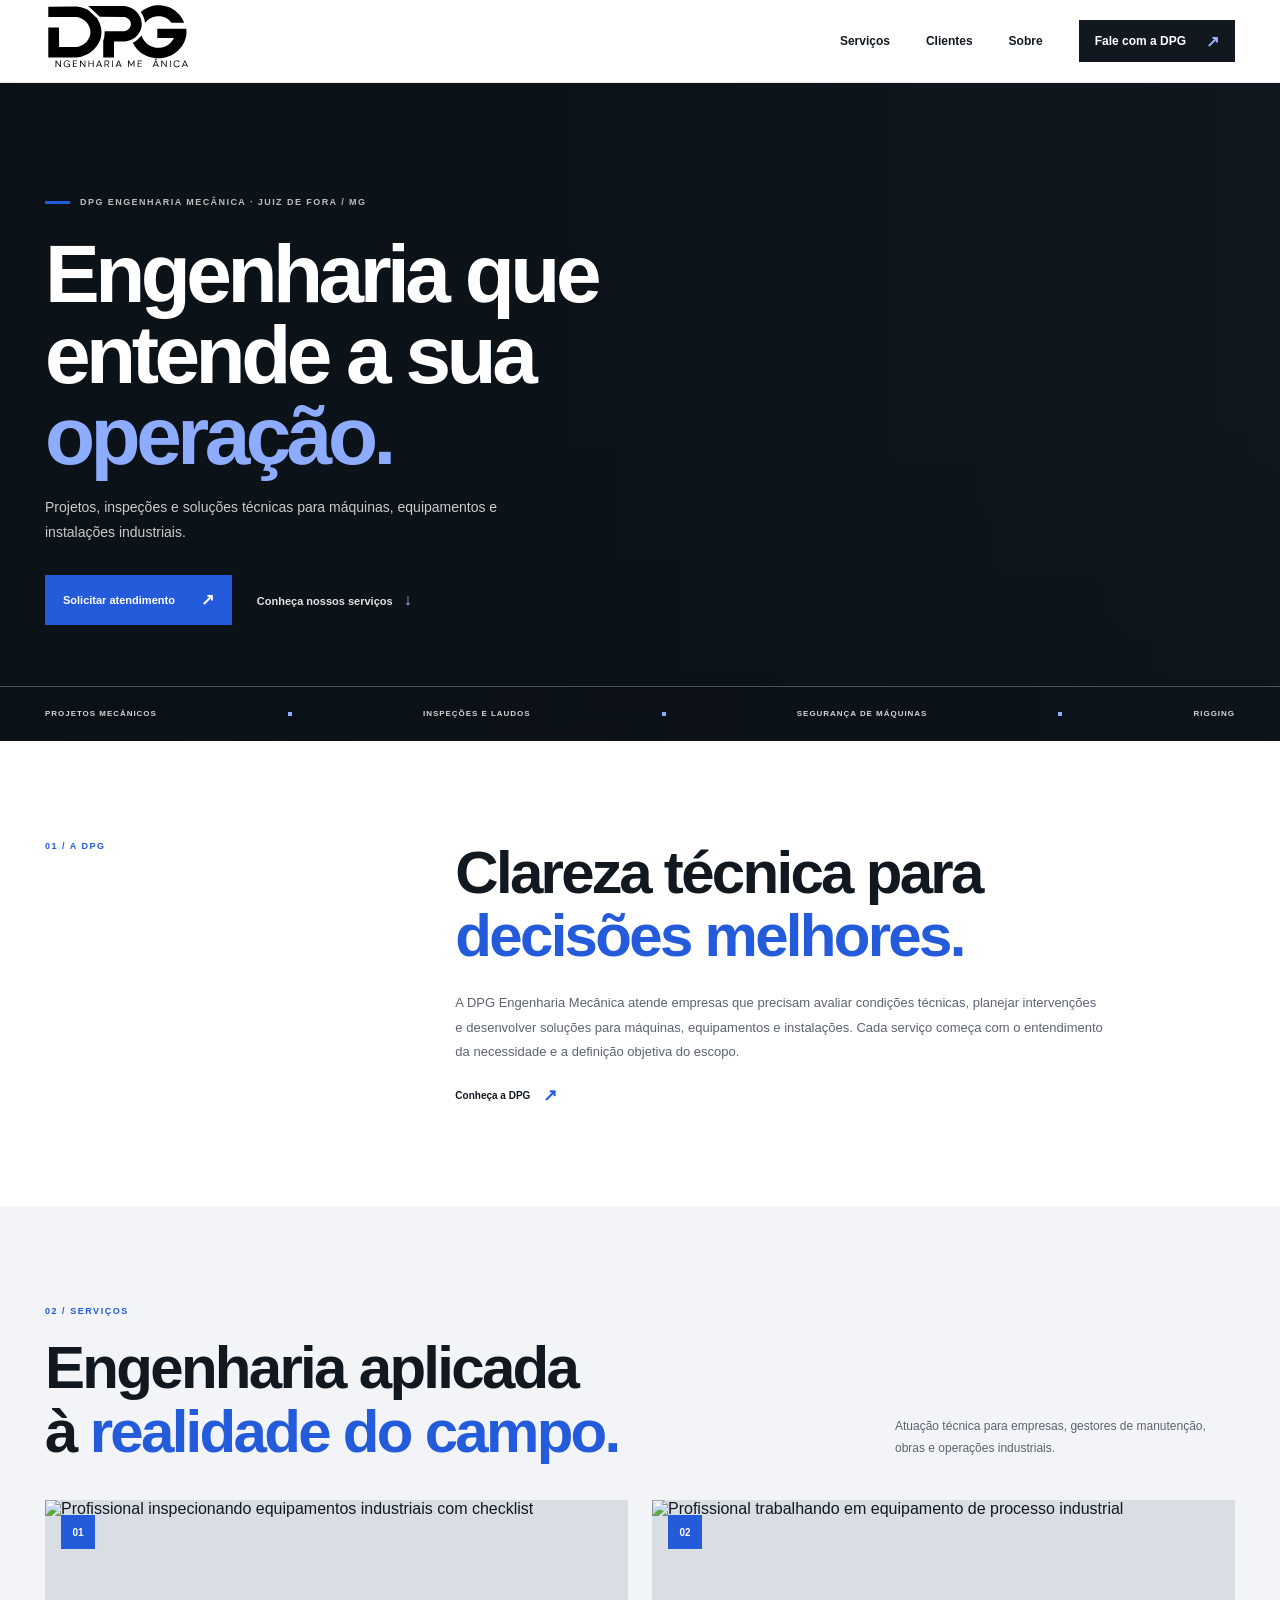
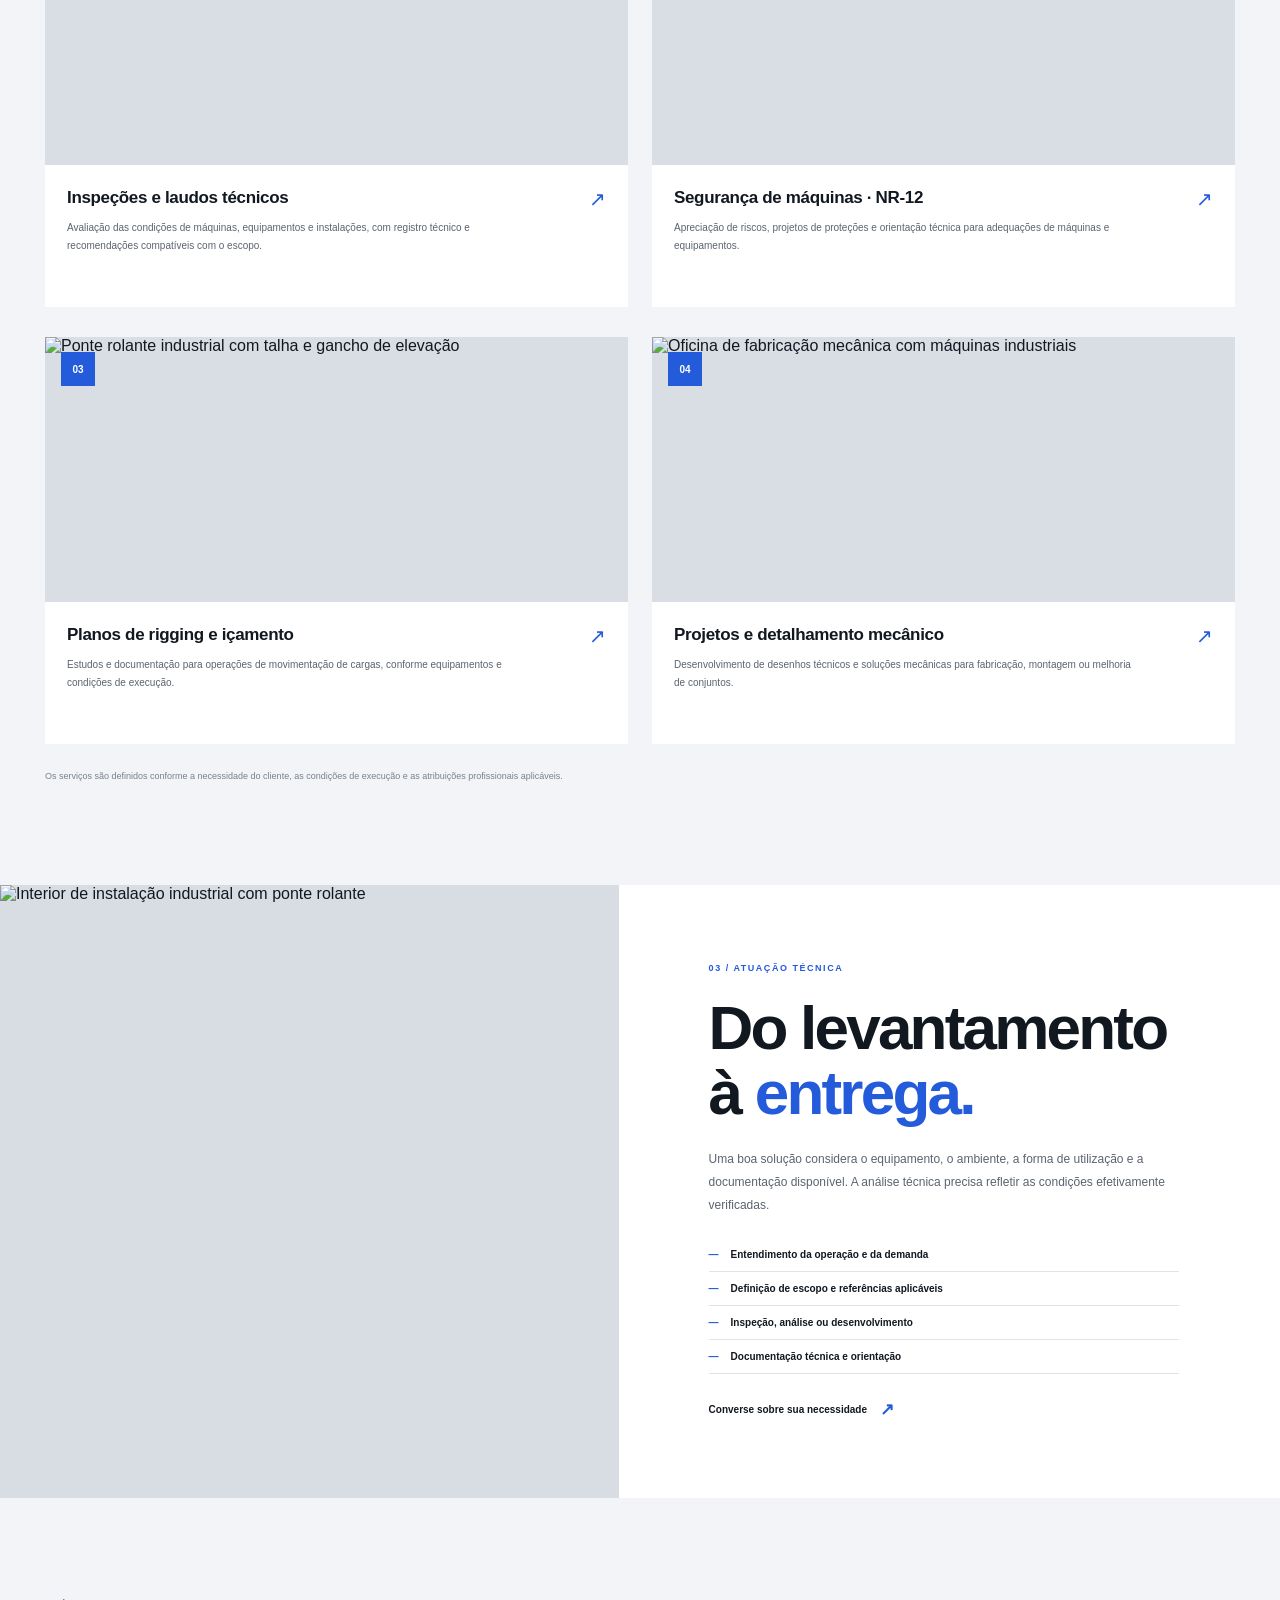
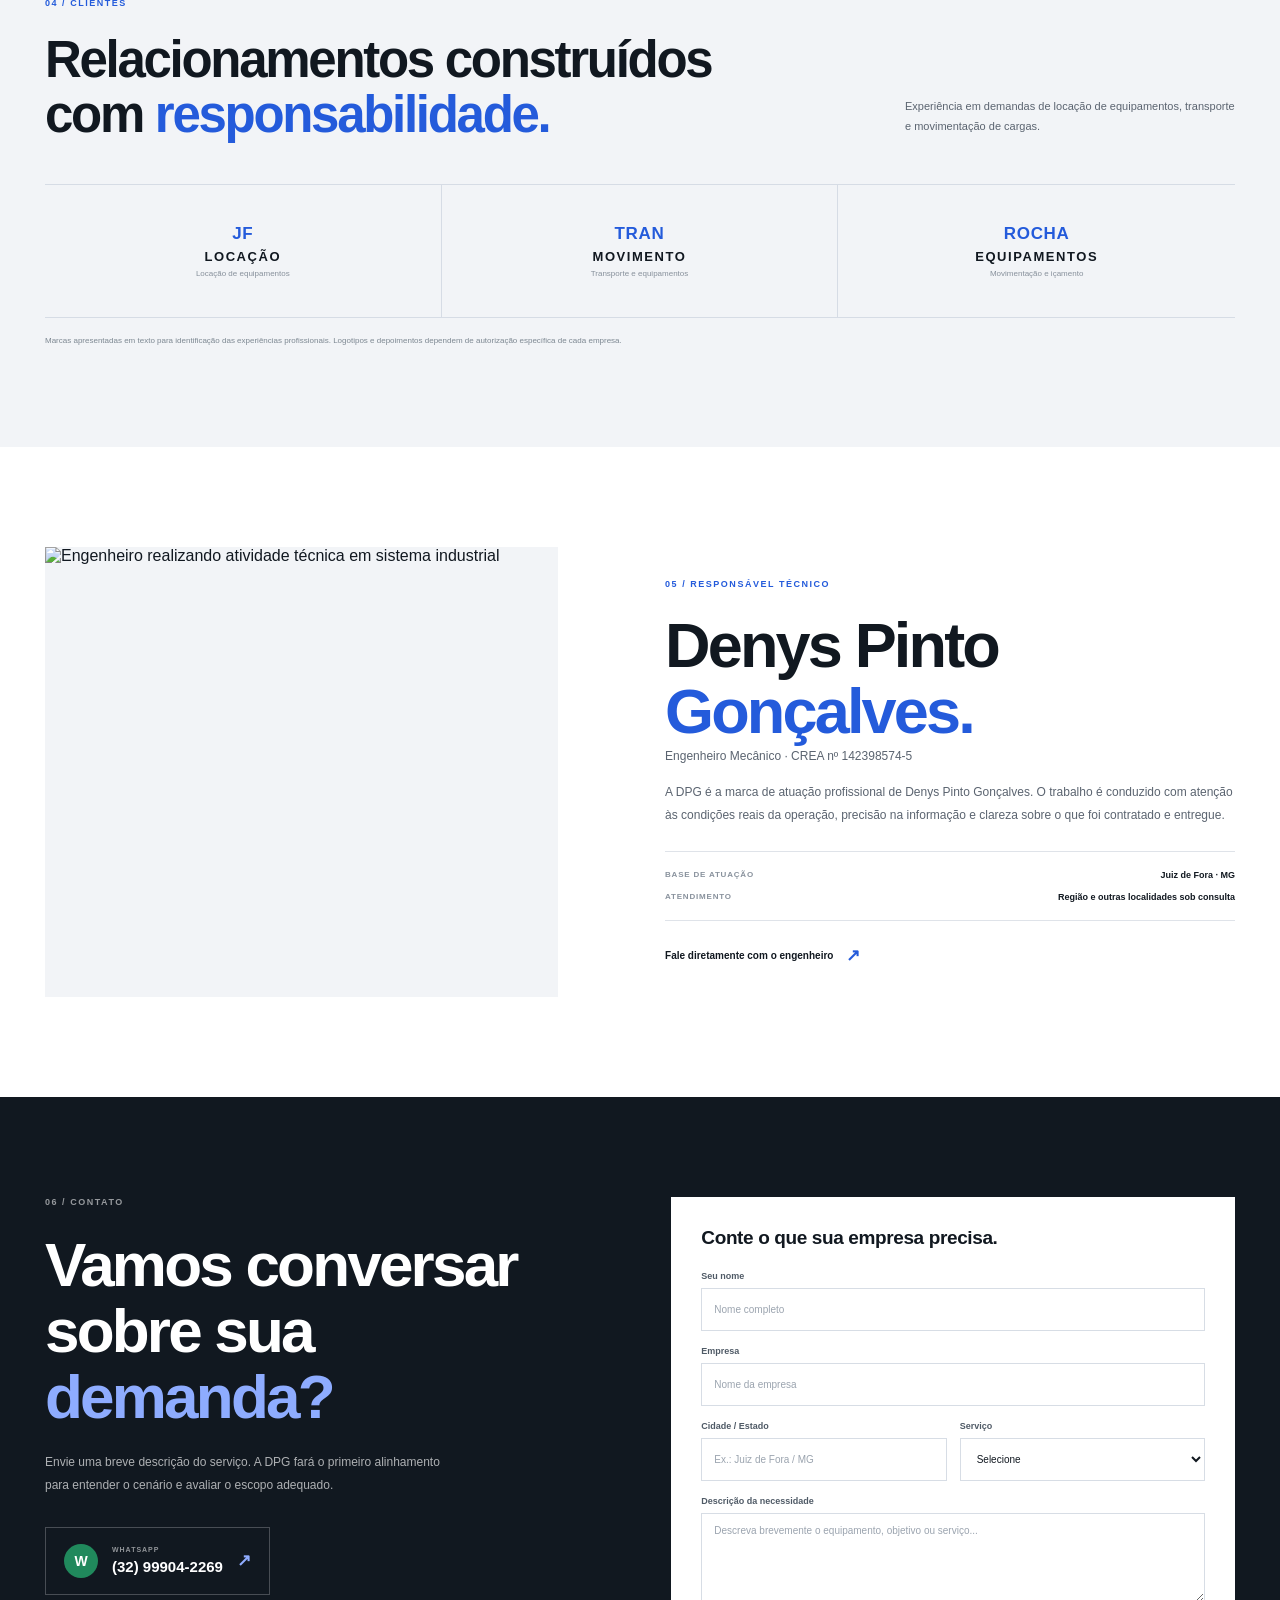
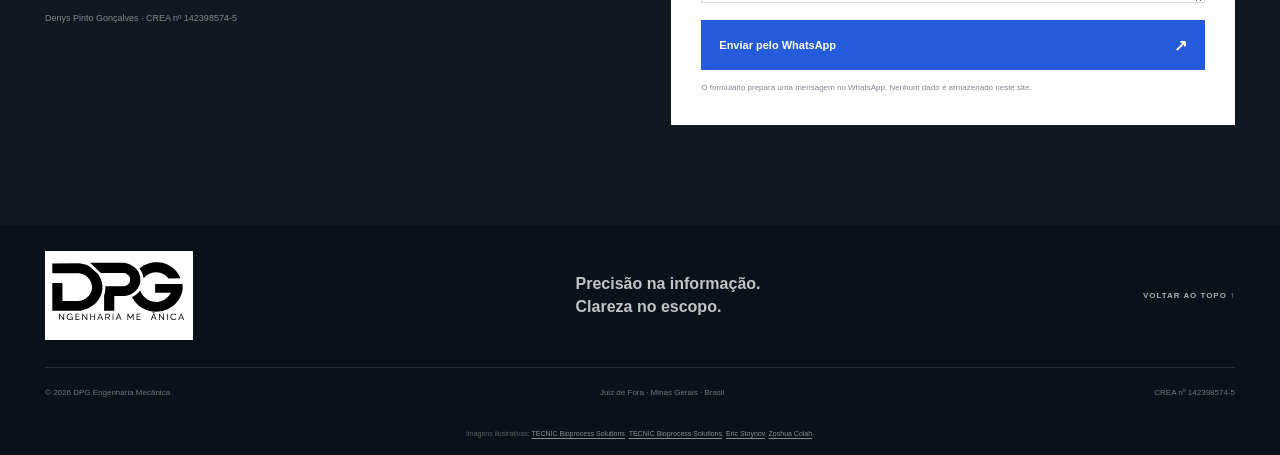
==== commit 26063705: "Redesign DPG site with industrial photography and client section" ====
--- a/index.html
+++ b/index.html
@@ -4,345 +4,237 @@
   <meta charset="utf-8">
   <meta name="viewport" content="width=device-width, initial-scale=1">
   <meta name="theme-color" content="#111820">
-  <meta name="description" content="DPG Engenharia Mecânica. Projetos, inspeções, laudos e documentação técnica para máquinas, equipamentos e instalações.">
+  <meta name="description" content="DPG Engenharia Mecânica — projetos, inspeções, laudos técnicos, segurança de máquinas e planos de rigging. Juiz de Fora e região.">
   <meta property="og:type" content="website">
   <meta property="og:title" content="DPG Engenharia Mecânica">
-  <meta property="og:description" content="Engenharia próxima da operação. Projetos, inspeções e documentação técnica com escopo claro.">
-  <title>DPG Engenharia Mecânica | Projetos, Inspeções e Laudos</title>
+  <meta property="og:description" content="Engenharia próxima da operação. Precisão na informação. Clareza no escopo.">
+  <title>DPG Engenharia Mecânica | Juiz de Fora - MG</title>
   <link rel="icon" href="favicon.svg" type="image/svg+xml">
   <link rel="stylesheet" href="styles.css">
 </head>
 <body>
-  <a class="skip-link" href="#conteudo">Pular para o conteúdo</a>
-
-  <header class="header" id="inicio">
-    <div class="container header__inner">
-      <a class="brand" href="#inicio" aria-label="DPG Engenharia Mecânica - início">
-        <img src="logo.svg" alt="DPG Engenharia Mecânica" width="160" height="80">
+  <header class="site-header" id="inicio">
+    <div class="container header-inner">
+      <a class="brand" href="#inicio" aria-label="DPG Engenharia Mecânica — início">
+        <img src="logo.svg" alt="DPG Engenharia Mecânica" width="150" height="75">
       </a>
-      <button class="menu-toggle" type="button" aria-label="Abrir menu" aria-expanded="false" aria-controls="menu-principal">
+      <button class="menu-toggle" type="button" aria-label="Abrir menu" aria-expanded="false" aria-controls="main-nav">
         <span></span><span></span>
       </button>
-      <nav class="nav" id="menu-principal" aria-label="Navegação principal">
-        <a href="#atuacao">Atuação</a>
-        <a href="#metodo">Como trabalhamos</a>
-        <a href="#sobre">A DPG</a>
-        <a href="#duvidas">Dúvidas</a>
-        <a class="nav__button" href="#contato">Solicitar proposta <span aria-hidden="true">↗</span></a>
+      <nav class="nav" id="main-nav" aria-label="Menu principal">
+        <a href="#servicos">Serviços</a>
+        <a href="#clientes">Clientes</a>
+        <a href="#sobre">Sobre</a>
+        <a class="nav-contact" href="#contato">Fale com a DPG <span>↗</span></a>
       </nav>
     </div>
   </header>
 
-  <main id="conteudo">
+  <main>
     <section class="hero">
-      <div class="hero__pattern" aria-hidden="true"></div>
-      <div class="container hero__layout">
-        <div class="hero__copy">
-          <div class="eyebrow eyebrow--light"><span class="eyebrow__bar"></span> DPG ENGENHARIA MECÂNICA</div>
-          <h1>Engenharia<br>próxima da<br><span>operação.</span></h1>
-          <p class="hero__lead">Projetos, inspeções e documentação técnica para máquinas, equipamentos e instalações. Clareza no escopo, critério na análise e compromisso com cada entrega.</p>
-          <div class="hero__actions">
-            <a class="button button--blue" href="#contato">Apresentar uma demanda <span aria-hidden="true">↗</span></a>
-            <a class="button button--text" href="#atuacao">Conhecer a atuação <span aria-hidden="true">↓</span></a>
+      <div class="hero-image" role="img" aria-label="Profissional realizando inspeção em equipamentos de uma instalação industrial"></div>
+      <div class="hero-overlay"></div>
+      <div class="container hero-content">
+        <p class="eyebrow"><span></span> DPG ENGENHARIA MECÂNICA · JUIZ DE FORA / MG</p>
+        <h1>Engenharia que<br>entende a sua <em>operação.</em></h1>
+        <p class="hero-description">Projetos, inspeções e soluções técnicas para máquinas, equipamentos e instalações industriais.</p>
+        <div class="hero-actions">
+          <a class="button button-blue" href="#contato">Solicitar atendimento <span>↗</span></a>
+          <a class="hero-link" href="#servicos">Conheça nossos serviços <span>↓</span></a>
+        </div>
+      </div>
+      <div class="hero-bottom">
+        <div class="container hero-bottom-inner">
+          <span>PROJETOS MECÂNICOS</span>
+          <i></i>
+          <span>INSPEÇÕES E LAUDOS</span>
+          <i></i>
+          <span>SEGURANÇA DE MÁQUINAS</span>
+          <i></i>
+          <span>RIGGING</span>
+        </div>
+      </div>
+    </section>
+
+    <section class="intro section">
+      <div class="container intro-grid">
+        <p class="section-kicker">01 / A DPG</p>
+        <div class="intro-copy">
+          <h2>Clareza técnica para<br><em>decisões melhores.</em></h2>
+          <p>A DPG Engenharia Mecânica atende empresas que precisam avaliar condições técnicas, planejar intervenções e desenvolver soluções para máquinas, equipamentos e instalações. Cada serviço começa com o entendimento da necessidade e a definição objetiva do escopo.</p>
+          <a class="text-link" href="#sobre">Conheça a DPG <span>↗</span></a>
+        </div>
+      </div>
+    </section>
+
+    <section class="services section" id="servicos">
+      <div class="container">
+        <div class="section-head">
+          <div>
+            <p class="section-kicker">02 / SERVIÇOS</p>
+            <h2>Engenharia aplicada<br>à <em>realidade do campo.</em></h2>
           </div>
-          <div class="hero__signature">
-            <span class="signature__line"></span>
-            <span><strong>Denys Pinto Gonçalves</strong><small>Engenheiro Mecânico · CREA nº 142398574-5</small></span>
+          <p class="section-sidecopy">Atuação técnica para empresas, gestores de manutenção, obras e operações industriais.</p>
+        </div>
+
+        <div class="service-grid">
+          <a class="service-card" href="#contato">
+            <div class="service-photo">
+              <img src="https://images.unsplash.com/photo-1748347084012-075796185d56?auto=format&fit=crop&w=1100&q=85" alt="Profissional inspecionando equipamentos industriais com checklist" loading="lazy">
+              <span class="service-num">01</span>
+            </div>
+            <div class="service-info">
+              <div><h3>Inspeções e laudos técnicos</h3><p>Avaliação das condições de máquinas, equipamentos e instalações, com registro técnico e recomendações compatíveis com o escopo.</p></div>
+              <span class="service-arrow">↗</span>
+            </div>
+          </a>
+
+          <a class="service-card" href="#contato">
+            <div class="service-photo">
+              <img src="https://images.unsplash.com/photo-1748347568194-c8cd8edd27da?auto=format&fit=crop&w=1100&q=85" alt="Profissional trabalhando em equipamento de processo industrial" loading="lazy">
+              <span class="service-num">02</span>
+            </div>
+            <div class="service-info">
+              <div><h3>Segurança de máquinas · NR-12</h3><p>Apreciação de riscos, projetos de proteções e orientação técnica para adequações de máquinas e equipamentos.</p></div>
+              <span class="service-arrow">↗</span>
+            </div>
+          </a>
+
+          <a class="service-card" href="#contato">
+            <div class="service-photo">
+              <img src="https://images.unsplash.com/photo-1762608674180-2e6e19ffb614?auto=format&fit=crop&w=1100&q=85" alt="Ponte rolante industrial com talha e gancho de elevação" loading="lazy">
+              <span class="service-num">03</span>
+            </div>
+            <div class="service-info">
+              <div><h3>Planos de rigging e içamento</h3><p>Estudos e documentação para operações de movimentação de cargas, conforme equipamentos e condições de execução.</p></div>
+              <span class="service-arrow">↗</span>
+            </div>
+          </a>
+
+          <a class="service-card" href="#contato">
+            <div class="service-photo">
+              <img src="https://images.unsplash.com/photo-1764115424769-ebdd2683d5a8?auto=format&fit=crop&w=1100&q=85" alt="Oficina de fabricação mecânica com máquinas industriais" loading="lazy">
+              <span class="service-num">04</span>
+            </div>
+            <div class="service-info">
+              <div><h3>Projetos e detalhamento mecânico</h3><p>Desenvolvimento de desenhos técnicos e soluções mecânicas para fabricação, montagem ou melhoria de conjuntos.</p></div>
+              <span class="service-arrow">↗</span>
+            </div>
+          </a>
+        </div>
+        <p class="service-footnote">Os serviços são definidos conforme a necessidade do cliente, as condições de execução e as atribuições profissionais aplicáveis.</p>
+      </div>
+    </section>
+
+    <section class="field section">
+      <div class="field-image">
+        <img src="https://images.unsplash.com/photo-1761519609120-0f0a84a9932b?auto=format&fit=crop&w=1800&q=85" alt="Interior de instalação industrial com ponte rolante" loading="lazy">
+      </div>
+      <div class="field-copy">
+        <p class="section-kicker">03 / ATUAÇÃO TÉCNICA</p>
+        <h2>Do levantamento<br>à <em>entrega.</em></h2>
+        <p>Uma boa solução considera o equipamento, o ambiente, a forma de utilização e a documentação disponível. A análise técnica precisa refletir as condições efetivamente verificadas.</p>
+        <ul>
+          <li>Entendimento da operação e da demanda</li>
+          <li>Definição de escopo e referências aplicáveis</li>
+          <li>Inspeção, análise ou desenvolvimento</li>
+          <li>Documentação técnica e orientação</li>
+        </ul>
+        <a class="text-link" href="#contato">Converse sobre sua necessidade <span>↗</span></a>
+      </div>
+    </section>
+
+    <section class="clients section" id="clientes">
+      <div class="container">
+        <p class="section-kicker">04 / CLIENTES</p>
+        <div class="clients-head">
+          <h2>Relacionamentos construídos<br>com <em>responsabilidade.</em></h2>
+          <p>Experiência em demandas de locação de equipamentos, transporte e movimentação de cargas.</p>
+        </div>
+        <div class="client-list" aria-label="Empresas atendidas">
+          <div class="client-name"><span>JF</span><strong>LOCAÇÃO</strong><small>Locação de equipamentos</small></div>
+          <div class="client-name"><span>TRAN</span><strong>MOVIMENTO</strong><small>Transporte e equipamentos</small></div>
+          <div class="client-name"><span>ROCHA</span><strong>EQUIPAMENTOS</strong><small>Movimentação e içamento</small></div>
+        </div>
+        <p class="clients-note">Marcas apresentadas em texto para identificação das experiências profissionais. Logotipos e depoimentos dependem de autorização específica de cada empresa.</p>
+      </div>
+    </section>
+
+    <section class="about section" id="sobre">
+      <div class="container about-grid">
+        <div class="about-photo">
+          <img src="https://images.unsplash.com/photo-1748256086767-8974ee677f77?auto=format&fit=crop&w=1200&q=85" alt="Engenheiro realizando atividade técnica em sistema industrial" loading="lazy">
+        </div>
+        <div class="about-copy">
+          <p class="section-kicker">05 / RESPONSÁVEL TÉCNICO</p>
+          <h2>Denys Pinto<br><em>Gonçalves.</em></h2>
+          <p class="about-role">Engenheiro Mecânico · CREA nº 142398574-5</p>
+          <p>A DPG é a marca de atuação profissional de Denys Pinto Gonçalves. O trabalho é conduzido com atenção às condições reais da operação, precisão na informação e clareza sobre o que foi contratado e entregue.</p>
+          <div class="about-meta">
+            <div><span>BASE DE ATUAÇÃO</span><strong>Juiz de Fora · MG</strong></div>
+            <div><span>ATENDIMENTO</span><strong>Região e outras localidades sob consulta</strong></div>
           </div>
-        </div>
-
-        <div class="hero__drawing">
-          <div class="drawing__topline"><span>ENGENHARIA APLICADA</span><span>DPG / 001</span></div>
-          <svg class="technical-drawing" viewBox="0 0 620 490" role="img" aria-labelledby="drawing-title drawing-desc">
-            <title id="drawing-title">Representação esquemática de um sistema de elevação</title>
-            <desc id="drawing-desc">Ilustração técnica conceitual em linhas, com estrutura, talha, cabo e carga suspensa. Não representa um projeto executivo.</desc>
-            <defs>
-              <pattern id="grid" width="28" height="28" patternUnits="userSpaceOnUse">
-                <path d="M28 0H0V28" fill="none" stroke="#ffffff" stroke-opacity=".075" stroke-width="1"/>
-              </pattern>
-            </defs>
-            <rect x="1" y="1" width="618" height="488" fill="url(#grid)"/>
-            <g fill="none" stroke="#eef2f7" stroke-width="2" stroke-linecap="square" stroke-linejoin="miter">
-              <path d="M105 388V106H505V388"/>
-              <path d="M83 388H527M105 106L505 106M105 106L83 388M505 106L527 388"/>
-              <path d="M105 106L505 388M505 106L105 388" stroke-opacity=".32" stroke-dasharray="7 8"/>
-              <path d="M130 388V365H480V388M150 365L150 345H460V365"/>
-              <path d="M280 106V141H340V106"/>
-              <rect x="276" y="141" width="68" height="52" rx="2"/>
-              <path d="M310 193V294"/>
-              <path d="M310 294C310 317 340 317 340 294V283"/>
-              <path d="M340 283V294"/>
-              <path d="M294 206H326M294 217H326" stroke-opacity=".5"/>
-              <rect x="260" y="328" width="100" height="44"/>
-              <path d="M260 340H360M278 328V372M342 328V372"/>
-              <path d="M245 388V404H375V388"/>
-              <path d="M90 106H520" stroke="#245BDB" stroke-width="4"/>
-              <path d="M96 98H514M96 90H514" stroke="#245BDB" stroke-opacity=".42"/>
-            </g>
-            <g fill="none" stroke="#245BDB" stroke-width="1.6">
-              <path d="M105 75V48H505V75"/>
-              <path d="M105 56L114 51V61M505 56L496 51V61"/>
-              <path d="M548 106H573V388H548"/>
-              <path d="M565 106L560 115H570M565 388L560 379H570"/>
-              <path d="M310 294V260H395"/>
-              <path d="M388 253L395 260L388 267"/>
-            </g>
-            <g fill="#dbe4f0" font-family="Arial, sans-serif" font-size="10" letter-spacing="1.4">
-              <text x="305" y="39" text-anchor="middle">VÃO / DIMENSÃO DE REFERÊNCIA</text>
-              <text x="583" y="252" transform="rotate(90 583 252)" text-anchor="middle">ALTURA / REFERÊNCIA</text>
-              <text x="405" y="255">CARGA</text>
-              <text x="310" y="430" text-anchor="middle" fill="#8e9ba9">REPRESENTAÇÃO ESQUEMÁTICA</text>
-            </g>
-            <g fill="#245BDB">
-              <circle cx="310" cy="106" r="4"/><circle cx="310" cy="294" r="4"/>
-            </g>
-            <path d="M480 456L516 420" stroke="#245BDB" stroke-width="12"/>
-          </svg>
-          <div class="drawing__bottom"><span>CRITÉRIO TÉCNICO</span><span>ANÁLISE · PROJETO · DOCUMENTAÇÃO</span></div>
-        </div>
-      </div>
-      <div class="hero__base">
-        <div class="container hero__base-inner">
-          <span>JUIZ DE FORA · MINAS GERAIS</span>
-          <span>PROJETOS <i>•</i> INSPEÇÕES <i>•</i> SEGURANÇA DE MÁQUINAS</span>
-          <a href="#principios">CONHEÇA A DPG <b aria-hidden="true">↓</b></a>
-        </div>
-      </div>
-    </section>
-
-    <section class="intro section-white" id="principios">
-      <div class="container intro__grid">
-        <div class="section-label"><span>01</span> / POSICIONAMENTO</div>
-        <div class="intro__content">
-          <h2>O trabalho começa com uma boa leitura da <span>necessidade.</span></h2>
-          <div class="intro__bottom">
-            <p>A DPG comunica serviços de engenharia mecânica para empresas que precisam planejar projetos, documentar condições técnicas e organizar intervenções. Cada entrega parte de um escopo definido e de informações compatíveis com a realidade da operação.</p>
-            <div class="intro__mark" aria-hidden="true"><span></span><span></span><span></span></div>
-          </div>
-        </div>
-      </div>
-    </section>
-
-    <section class="services section-gray" id="atuacao">
-      <div class="container">
-        <div class="section-heading">
-          <div>
-            <div class="section-label"><span>02</span> / SERVIÇOS</div>
-            <h2>Engenharia para<br><span>necessidades concretas.</span></h2>
-          </div>
-          <p>Atuação técnica direcionada a máquinas, equipamentos, instalações e rotinas de manutenção. O escopo é ajustado à demanda de cada empresa.</p>
-        </div>
-
-        <div class="service-grid">
-          <article class="service-card service-card--dark reveal">
-            <div class="service-card__meta"><span>01 / PROJETO</span><span class="service-card__index">01</span></div>
-            <div class="service-card__icon" aria-hidden="true">
-              <svg viewBox="0 0 40 40"><path d="M6 7H34V33H6zM12 13H28M12 19H25M12 25H21M10 4V7M30 4V7M10 33V36M30 33V36"/></svg>
-            </div>
-            <h3>Projetos e<br>detalhamento mecânico</h3>
-            <p>Desenvolvimento de projetos, desenhos técnicos e detalhamento de componentes e conjuntos para fabricação, montagem ou adequação.</p>
-            <a href="#contato" class="service-link">Discutir um projeto <span>↗</span></a>
-          </article>
-
-          <article class="service-card reveal">
-            <div class="service-card__meta"><span>02 / INSPEÇÃO</span><span class="service-card__index">02</span></div>
-            <div class="service-card__icon" aria-hidden="true">
-              <svg viewBox="0 0 40 40"><path d="M11 5H25L31 11V35H11zM25 5V12H31M16 19H26M16 24H26M16 29H22"/></svg>
-            </div>
-            <h3>Inspeções e<br>laudos técnicos</h3>
-            <p>Avaliação das condições técnicas de máquinas, equipamentos e instalações, com registro das condições verificadas e das recomendações pertinentes.</p>
-            <a href="#contato" class="service-link">Solicitar uma avaliação <span>↗</span></a>
-          </article>
-
-          <article class="service-card reveal">
-            <div class="service-card__meta"><span>03 / SEGURANÇA</span><span class="service-card__index">03</span></div>
-            <div class="service-card__icon" aria-hidden="true">
-              <svg viewBox="0 0 40 40"><path d="M20 4L32 9V18C32 26 27 32 20 36C13 32 8 26 8 18V9zM14 20L18 24L27 15"/></svg>
-            </div>
-            <h3>Segurança de máquinas<br>e NR-12</h3>
-            <p>Apreciação de riscos, projeto de proteções e orientação técnica para adequações, considerando as características de uso e operação.</p>
-            <a href="#contato" class="service-link">Avaliar uma máquina <span>↗</span></a>
-          </article>
-
-          <article class="service-card reveal">
-            <div class="service-card__meta"><span>04 / MOVIMENTAÇÃO</span><span class="service-card__index">04</span></div>
-            <div class="service-card__icon" aria-hidden="true">
-              <svg viewBox="0 0 40 40"><path d="M6 33H34M10 33V9H30V33M10 14H30M20 14V25M20 25C20 30 27 30 27 25V22M7 9H33M14 33V28H26V33"/></svg>
-            </div>
-            <h3>Planos de rigging<br>e içamento</h3>
-            <p>Estudos e documentação para operações de movimentação de cargas, considerando equipamentos, acessórios e condições de execução.</p>
-            <a href="#contato" class="service-link">Planejar um içamento <span>↗</span></a>
-          </article>
-
-          <article class="service-card reveal">
-            <div class="service-card__meta"><span>05 / MANUTENÇÃO</span><span class="service-card__index">05</span></div>
-            <div class="service-card__icon" aria-hidden="true">
-              <svg viewBox="0 0 40 40"><circle cx="20" cy="20" r="13"/><circle cx="20" cy="20" r="5"/><path d="M20 3V8M20 32V37M3 20H8M32 20H37"/></svg>
-            </div>
-            <h3>Organização da<br>manutenção</h3>
-            <p>Apoio à estruturação de informações, rotinas e prioridades de manutenção, conforme o cenário e os objetivos definidos com a empresa.</p>
-            <a href="#contato" class="service-link">Organizar a manutenção <span>↗</span></a>
-          </article>
-
-          <article class="service-card service-card--blue reveal">
-            <div class="service-card__meta"><span>06 / CONSULTORIA</span><span class="service-card__index">06</span></div>
-            <div class="service-card__icon" aria-hidden="true">
-              <svg viewBox="0 0 40 40"><path d="M7 8H33V31H7zM12 14H28M12 20H28M12 26H22M27 26L30 29L35 22"/></svg>
-            </div>
-            <h3>Consultoria e<br>documentação técnica</h3>
-            <p>Organização de informações e apoio técnico a decisões de engenharia, com entregas e limites definidos de acordo com a contratação.</p>
-            <a href="#contato" class="service-link">Conversar com a DPG <span>↗</span></a>
-          </article>
-        </div>
-        <p class="service-note"><span aria-hidden="true">↗</span> Cada serviço é analisado conforme as atribuições profissionais aplicáveis, as condições de execução e o escopo acordado.</p>
-      </div>
-    </section>
-
-    <section class="statement">
-      <div class="statement__diagonal" aria-hidden="true"></div>
-      <div class="container statement__inner">
-        <div class="section-label section-label--light"><span>03</span> / PRINCÍPIO DE TRABALHO</div>
-        <div>
-          <h2>Precisão na informação.<br><span>Clareza no escopo.</span></h2>
-          <p>Uma boa entrega técnica deixa claro o que foi avaliado, em quais condições, quais limites foram considerados e quais encaminhamentos fazem sentido.</p>
-        </div>
-      </div>
-    </section>
-
-    <section class="method section-white" id="metodo">
-      <div class="container">
-        <div class="section-heading">
-          <div>
-            <div class="section-label"><span>04</span> / COMO TRABALHAMOS</div>
-            <h2>Do primeiro contato<br><span>à entrega técnica.</span></h2>
-          </div>
-          <p>Um processo transparente para definir responsabilidades, organizar informações e manter o serviço alinhado ao que foi contratado.</p>
-        </div>
-        <div class="method__list">
-          <article class="method-row reveal"><span class="method-row__number">01</span><div><h3>Entendimento da demanda</h3><p>Identificação do problema, objetivo, ativos envolvidos, localização e informações disponíveis.</p></div><span class="method-row__arrow">↗</span></article>
-          <article class="method-row reveal"><span class="method-row__number">02</span><div><h3>Escopo e condições</h3><p>Definição das atividades, entregas, referências, prazos, acessos e necessidades de parada.</p></div><span class="method-row__arrow">↗</span></article>
-          <article class="method-row reveal"><span class="method-row__number">03</span><div><h3>Execução do serviço</h3><p>Levantamentos, inspeções, análises ou desenvolvimento técnico, de acordo com o escopo aprovado.</p></div><span class="method-row__arrow">↗</span></article>
-          <article class="method-row reveal"><span class="method-row__number">04</span><div><h3>Documentação e entrega</h3><p>Apresentação dos documentos previstos, dos resultados obtidos e dos limites da avaliação realizada.</p></div><span class="method-row__arrow">↗</span></article>
-        </div>
-      </div>
-    </section>
-
-    <section class="about section-gray" id="sobre">
-      <div class="container about__layout">
-        <div class="about__brand-panel">
-          <img src="logo.svg" alt="DPG Engenharia Mecânica" class="about__logo">
-          <div class="about__blue-slash" aria-hidden="true"></div>
-          <div class="about__panel-caption"><span>ENGENHARIA MECÂNICA</span><span>MINAS GERAIS · BRASIL</span></div>
-        </div>
-        <div class="about__copy">
-          <div class="section-label"><span>05</span> / QUEM RESPONDE PELA DPG</div>
-          <h2>Denys Pinto<br><span>Gonçalves.</span></h2>
-          <p class="about__role">Engenheiro Mecânico · CREA nº 142398574-5</p>
-          <p>A DPG reúne uma atuação de engenharia voltada a empresas que precisam compreender condições técnicas, planejar intervenções e desenvolver soluções para máquinas, equipamentos e instalações.</p>
-          <p>O compromisso é conduzir cada serviço com informação precisa, comunicação direta e respeito aos limites técnicos e contratuais definidos.</p>
-          <div class="about__facts">
-            <div><span>MARCA</span><strong>DPG Engenharia Mecânica</strong></div>
-            <div><span>RESPONSÁVEL</span><strong>Denys Pinto Gonçalves</strong></div>
-            <div><span>REGISTRO PROFISSIONAL</span><strong>CREA nº 142398574-5</strong></div>
-            <div><span>BASE DE ATUAÇÃO</span><strong>Juiz de Fora · MG</strong></div>
-          </div>
-          <a class="inline-link" href="#contato">Apresentar uma necessidade <span>↗</span></a>
-        </div>
-      </div>
-    </section>
-
-    <section class="contact" id="contato">
-      <div class="container contact__layout">
-        <div class="contact__copy">
-          <div class="section-label section-label--light"><span>06</span> / CONTATO</div>
-          <h2>Vamos entender<br>o seu <span>escopo?</span></h2>
-          <p>Envie os dados iniciais da demanda. A partir deles, podemos compreender o contexto e avaliar o encaminhamento técnico adequado.</p>
-          <div class="contact__note">
-            <span class="contact__note-mark"></span>
-            <div><strong>Atendimento a empresas</strong><small>Juiz de Fora, Zona da Mata e outras localidades sob consulta.</small></div>
-          </div>
-          <div class="contact__direct">
-            <span>WHATSAPP</span>
-            <a href="https://wa.me/5532999042269" target="_blank" rel="noopener noreferrer">(32) 99904-2269 <b aria-hidden="true">↗</b></a>
-          </div>
+          <a class="text-link" href="#contato">Fale diretamente com o engenheiro <span>↗</span></a>
+        </div>
+      </div>
+    </section>
+
+    <section class="contact section" id="contato">
+      <div class="container contact-grid">
+        <div class="contact-copy">
+          <p class="section-kicker section-kicker-light">06 / CONTATO</p>
+          <h2>Vamos conversar<br>sobre sua <em>demanda?</em></h2>
+          <p>Envie uma breve descrição do serviço. A DPG fará o primeiro alinhamento para entender o cenário e avaliar o escopo adequado.</p>
+          <a class="contact-phone" href="https://wa.me/5532999042269" target="_blank" rel="noopener noreferrer">
+            <span class="whatsapp-mark">W</span>
+            <span><small>WHATSAPP</small><strong>(32) 99904-2269</strong></span>
+            <b>↗</b>
+          </a>
+          <div class="contact-crea">Denys Pinto Gonçalves · CREA nº 142398574-5</div>
         </div>
 
         <form class="contact-form" id="contact-form">
-          <div class="form__heading"><strong>INFORMAÇÕES INICIAIS</strong><span>* Campos obrigatórios</span></div>
-          <div class="form__row">
-            <label>Nome completo *<input name="nome" type="text" autocomplete="name" placeholder="Seu nome" required></label>
-            <label>Empresa<input name="empresa" type="text" autocomplete="organization" placeholder="Nome da empresa"></label>
-          </div>
-          <div class="form__row">
-            <label>Cidade / Estado *<input name="cidade" type="text" placeholder="Ex.: Juiz de Fora / MG" required></label>
-            <label>Serviço de interesse *
+          <h3>Conte o que sua empresa precisa.</h3>
+          <label>Seu nome<input name="nome" type="text" autocomplete="name" placeholder="Nome completo" required></label>
+          <label>Empresa<input name="empresa" type="text" autocomplete="organization" placeholder="Nome da empresa"></label>
+          <div class="form-row">
+            <label>Cidade / Estado<input name="cidade" type="text" placeholder="Ex.: Juiz de Fora / MG" required></label>
+            <label>Serviço
               <select name="servico" required>
-                <option value="" selected disabled>Selecione uma opção</option>
-                <option>Projeto e detalhamento mecânico</option>
+                <option value="" disabled selected>Selecione</option>
                 <option>Inspeção e laudo técnico</option>
                 <option>Segurança de máquinas / NR-12</option>
                 <option>Plano de rigging / içamento</option>
-                <option>Organização da manutenção</option>
-                <option>Consultoria / documentação técnica</option>
+                <option>Projeto mecânico</option>
+                <option>Consultoria técnica</option>
                 <option>Outra demanda</option>
               </select>
             </label>
           </div>
-          <label>Descreva brevemente a necessidade *<textarea name="mensagem" rows="4" placeholder="Equipamento, objetivo, local, prazo ou informações relevantes..." required></textarea></label>
-          <button class="button button--blue button--submit" type="submit">Preparar solicitação <span aria-hidden="true">↗</span></button>
-          <p class="form__privacy">Não inclua documentos confidenciais ou informações sensíveis neste primeiro contato.</p>
-          <div class="form__result" id="form-result" role="status" aria-live="polite" hidden>
-            <strong>Briefing preparado.</strong>
-            <p id="form-result-text"></p>
-            <button type="button" id="copy-message" class="copy-button">Copiar mensagem <span aria-hidden="true">⧉</span></button>
-          </div>
+          <label>Descrição da necessidade<textarea name="mensagem" rows="4" placeholder="Descreva brevemente o equipamento, objetivo ou serviço..." required></textarea></label>
+          <button class="button button-blue button-submit" type="submit">Enviar pelo WhatsApp <span>↗</span></button>
+          <p class="form-hint">O formulário prepara uma mensagem no WhatsApp. Nenhum dado é armazenado neste site.</p>
         </form>
       </div>
     </section>
-
-    <section class="faq section-white" id="duvidas">
-      <div class="container faq__layout">
-        <div>
-          <div class="section-label"><span>07</span> / DÚVIDAS FREQUENTES</div>
-          <h2>Antes de<br><span>contratar.</span></h2>
-          <p>Informações iniciais para tornar o contato mais objetivo.</p>
-        </div>
-        <div class="faq__list">
-          <details class="faq-item">
-            <summary>Quais informações ajudam a montar uma proposta?<span>+</span></summary>
-            <p>Uma descrição da necessidade, a localização, o tipo e a quantidade de equipamentos envolvidos e o resultado esperado. Fotos, desenhos e documentos existentes podem ajudar na análise inicial.</p>
-          </details>
-          <details class="faq-item">
-            <summary>A DPG atende fora de Juiz de Fora?<span>+</span></summary>
-            <p>A base de atuação é Juiz de Fora e região. Demandas em outras localidades podem ser avaliadas conforme escopo, logística e disponibilidade.</p>
-          </details>
-          <details class="faq-item">
-            <summary>Como é definida a emissão de ART?<span>+</span></summary>
-            <p>A necessidade, a modalidade e o momento de registro são avaliados conforme a atividade contratada, as atribuições profissionais e as regras do sistema CONFEA/CREA. As condições correspondentes são descritas na proposta.</p>
-          </details>
-          <details class="faq-item">
-            <summary>O laudo garante a aprovação ou regularização do equipamento?<span>+</span></summary>
-            <p>Não há aprovação automática. O documento registra as condições efetivamente avaliadas e as conclusões técnicas dentro do escopo contratado. Adequações e verificações complementares podem ser necessárias.</p>
-          </details>
-          <details class="faq-item">
-            <summary>É possível avaliar a demanda antes da visita?<span>+</span></summary>
-            <p>Sim. O contato inicial e a análise da documentação disponível ajudam a definir se será necessária visita, levantamento adicional ou outra etapa para estabelecer o escopo.</p>
-          </details>
-        </div>
-      </div>
-    </section>
   </main>
 
   <footer class="footer">
-    <div class="container footer__top">
-      <a href="#inicio" class="footer__brand"><img src="logo.svg" alt="DPG Engenharia Mecânica" width="150" height="75"></a>
-      <p>Engenharia próxima<br>da operação.</p>
-      <a class="footer__back" href="#inicio">VOLTAR AO INÍCIO <span>↑</span></a>
-    </div>
-    <div class="container footer__bottom">
+    <div class="container footer-main">
+      <a class="footer-logo" href="#inicio"><img src="logo.svg" alt="DPG Engenharia Mecânica" width="150" height="75"></a>
+      <p>Precisão na informação.<br>Clareza no escopo.</p>
+      <a class="footer-top" href="#inicio">VOLTAR AO TOPO ↑</a>
+    </div>
+    <div class="container footer-bottom">
       <span>© <span id="current-year">2026</span> DPG Engenharia Mecânica</span>
       <span>Juiz de Fora · Minas Gerais · Brasil</span>
-      <span>PRECISÃO NA INFORMAÇÃO. CLAREZA NO ESCOPO.</span>
+      <span>CREA nº 142398574-5</span>
+    </div>
+    <div class="photo-credits">
+      Imagens ilustrativas: <a href="https://unsplash.com/photos/a-man-inspects-equipment-in-a-modern-factory--Wt8AyCr9i4" target="_blank" rel="noopener noreferrer">TECNIC Bioprocess Solutions</a>,
+      <a href="https://unsplash.com/photos/a-man-works-on-industrial-machinery-xWUNZVW5JOg" target="_blank" rel="noopener noreferrer">TECNIC Bioprocess Solutions</a>,
+      <a href="https://unsplash.com/photos/yellow-industrial-overhead-crane-with-hoist-and-cables-egFfN1PX_zM" target="_blank" rel="noopener noreferrer">Eric Stoynov</a>,
+      <a href="https://unsplash.com/photos/industrial-workshop-with-machinery-and-fans-MkkKNtS8fYQ" target="_blank" rel="noopener noreferrer">Zoshua Colah</a>.
     </div>
   </footer>
 
--- a/styles.css
+++ b/styles.css
@@ -1,303 +1,229 @@
 :root {
-  --black: #000000;
+  --black: #000;
   --graphite: #111820;
   --blue: #245BDB;
-  --blue-deep: #1d4fc2;
-  --white: #ffffff;
-  --support: #F2F4F7;
+  --white: #fff;
+  --soft: #F2F4F7;
   --muted: #5B6470;
-  --line: rgba(17, 24, 32, .15);
-  --line-light: rgba(255,255,255,.16);
+  --line: #dfe3e9;
   --font: Arial, Helvetica, sans-serif;
-  --max: 1220px;
+  --max: 1190px;
 }
 * { box-sizing: border-box; }
-html { scroll-behavior: smooth; scroll-padding-top: 84px; }
+html { scroll-behavior: smooth; scroll-padding-top: 82px; }
 body { margin: 0; color: var(--graphite); background: var(--white); font-family: var(--font); -webkit-font-smoothing: antialiased; }
 a { color: inherit; text-decoration: none; }
-button, input, select, textarea { font: inherit; }
-img, svg { display: block; max-width: 100%; }
+img { display: block; width: 100%; }
+button, input, textarea, select { font: inherit; }
 ::selection { color: var(--white); background: var(--blue); }
 .container { width: min(var(--max), calc(100% - 64px)); margin-inline: auto; }
-.skip-link { position: fixed; z-index: 1000; top: 10px; left: 10px; padding: 12px 16px; color: var(--graphite); background: var(--white); transform: translateY(-150%); }
-.skip-link:focus { transform: translateY(0); }
-
-/* Header */
-.header { position: relative; z-index: 50; color: var(--graphite); background: var(--white); border-bottom: 1px solid #e7e9ed; }
-.header__inner { display: flex; min-height: 88px; align-items: center; justify-content: space-between; gap: 32px; }
-.brand { display: flex; width: 164px; flex: 0 0 164px; align-items: center; }
-.brand img { width: 100%; height: auto; }
-.nav { display: flex; align-items: center; gap: clamp(20px, 3vw, 38px); }
+.section { padding-block: 100px; }
+.section-kicker { margin: 0 0 25px; color: var(--blue); font-size: 9px; font-weight: 700; letter-spacing: .17em; }
+.site-header { position: relative; z-index: 20; background: var(--white); border-bottom: 1px solid #e7e9ed; }
+.header-inner { display: flex; min-height: 82px; align-items: center; justify-content: space-between; }
+.brand { width: 148px; padding: 3px; background: var(--white); }
+.brand img { height: auto; }
+.nav { display: flex; align-items: center; gap: 36px; }
 .nav a { font-size: 12px; font-weight: 700; transition: color .2s ease; }
 .nav a:hover { color: var(--blue); }
-.nav .nav__button { display: inline-flex; align-items: center; gap: 18px; min-height: 44px; padding: 0 17px; color: var(--white); background: var(--graphite); }
-.nav .nav__button:hover { color: var(--white); background: var(--blue); }
-.nav__button span { font-size: 16px; color: #aebfe8; }
+.nav .nav-contact { display: inline-flex; min-height: 42px; align-items: center; gap: 20px; padding: 0 16px; color: var(--white); background: var(--graphite); }
+.nav-contact span { color: #9bb4ff; font-size: 16px; }
 .menu-toggle { display: none; }
 
 /* Hero */
-.hero { position: relative; overflow: hidden; color: var(--white); background: var(--graphite); }
-.hero__pattern { position: absolute; inset: 0; opacity: .36; pointer-events: none; background-image: linear-gradient(rgba(255,255,255,.045) 1px, transparent 1px), linear-gradient(90deg, rgba(255,255,255,.045) 1px, transparent 1px); background-size: 48px 48px; mask-image: linear-gradient(90deg, #000, transparent 90%); }
-.hero__layout { position: relative; z-index: 1; display: grid; grid-template-columns: 1fr .94fr; align-items: center; gap: 7%; min-height: 635px; padding-top: 68px; padding-bottom: 67px; }
-.eyebrow, .section-label { display: flex; align-items: center; gap: 12px; color: var(--muted); font-size: 9px; font-weight: 700; letter-spacing: .17em; }
-.eyebrow--light { color: rgba(255,255,255,.58); }
-.eyebrow__bar { width: 30px; height: 3px; background: var(--blue); }
-.hero h1 { margin: 29px 0 23px; font-size: clamp(56px, 6.5vw, 82px); line-height: .99; letter-spacing: -.055em; font-weight: 700; }
-.hero h1 span, .statement h2 span, .contact h2 span { color: #6f96ff; }
-.hero__lead { max-width: 500px; margin: 0; color: rgba(255,255,255,.69); font-size: 14px; line-height: 1.85; }
-.hero__actions { display: flex; align-items: center; flex-wrap: wrap; gap: 20px; margin-top: 32px; }
-.button { display: inline-flex; min-height: 51px; align-items: center; justify-content: center; gap: 24px; padding: 0 19px; border: 1px solid transparent; cursor: pointer; font-size: 11px; font-weight: 700; transition: background .2s ease, border-color .2s ease, transform .2s ease; }
+.hero { position: relative; min-height: 590px; overflow: hidden; display: flex; align-items: center; color: var(--white); background: var(--graphite); }
+.hero-image, .hero-overlay { position: absolute; inset: 0; }
+.hero-image { background-image: url("https://images.unsplash.com/photo-1748347084012-075796185d56?auto=format&fit=crop&w=2200&q=88"); background-size: cover; background-position: center 43%; }
+.hero-overlay { background: linear-gradient(90deg, rgba(10,17,23,.91) 0%, rgba(10,17,23,.79) 42%, rgba(10,17,23,.17) 100%), linear-gradient(0deg, rgba(10,17,23,.42), transparent 50%); }
+.hero-content { position: relative; z-index: 2; padding-block: 105px 116px; }
+.eyebrow { display: flex; align-items: center; gap: 10px; color: rgba(255,255,255,.72); font-size: 9px; font-weight: 700; letter-spacing: .16em; }
+.eyebrow span { width: 25px; height: 3px; background: var(--blue); }
+.hero h1 { margin: 26px 0 18px; max-width: 700px; font-size: clamp(55px, 6.8vw, 82px); line-height: .99; letter-spacing: -.055em; }
+.hero h1 em, .intro h2 em, .section-head h2 em, .field h2 em, .clients h2 em, .about h2 em, .contact h2 em { color: #8eacff; font-style: normal; }
+.hero-description { max-width: 460px; color: rgba(255,255,255,.78); font-size: 14px; line-height: 1.8; }
+.hero-actions { display: flex; align-items: center; flex-wrap: wrap; gap: 25px; margin-top: 30px; }
+.button { display: inline-flex; min-height: 50px; align-items: center; justify-content: space-between; gap: 26px; padding: 0 18px; border: 0; cursor: pointer; font-size: 11px; font-weight: 700; transition: background .2s ease, transform .2s ease; }
 .button:hover { transform: translateY(-2px); }
-.button--blue { color: var(--white); background: var(--blue); }
-.button--blue:hover { background: #1749c4; }
-.button span { font-size: 17px; }
-.button--text { padding-inline: 0; color: rgba(255,255,255,.78); background: transparent; }
-.button--text span { color: #8ba9ff; }
-.hero__signature { display: flex; align-items: center; gap: 13px; margin-top: 48px; }
-.signature__line { width: 30px; height: 2px; background: var(--blue); }
-.hero__signature span:last-child { display: grid; gap: 5px; }
-.hero__signature strong { font-size: 10px; letter-spacing: .03em; }
-.hero__signature small { color: rgba(255,255,255,.5); font-size: 9px; }
-
-.hero__drawing { position: relative; min-height: 480px; border: 1px solid rgba(255,255,255,.19); background: rgba(5,11,17,.26); }
-.drawing__topline, .drawing__bottom { position: absolute; z-index: 2; right: 20px; left: 20px; display: flex; justify-content: space-between; color: rgba(255,255,255,.55); font-size: 8px; font-weight: 700; letter-spacing: .13em; }
-.drawing__topline { top: 18px; }
-.drawing__bottom { bottom: 18px; }
-.technical-drawing { position: absolute; inset: 42px 16px 35px; width: calc(100% - 32px); height: calc(100% - 77px); }
-.hero__base { position: relative; z-index: 2; border-top: 1px solid rgba(255,255,255,.14); }
-.hero__base-inner { display: flex; min-height: 64px; align-items: center; justify-content: space-between; gap: 18px; color: rgba(255,255,255,.51); font-size: 8px; font-weight: 700; letter-spacing: .13em; }
-.hero__base-inner i { color: #7195fa; padding-inline: 7px; font-style: normal; }
-.hero__base-inner a { color: rgba(255,255,255,.8); }
-.hero__base-inner b { padding-left: 9px; color: #779bff; font-size: 14px; }
-
-/* Sections */
-.section-white { background: var(--white); }
-.section-gray { background: var(--support); }
-.section-label { align-items: flex-start; line-height: 1.5; }
-.section-label span { color: var(--blue); }
-.intro { padding: 110px 0 106px; }
-.intro__grid { display: grid; grid-template-columns: .42fr 1fr; gap: 5%; }
-.intro__content h2, .section-heading h2, .statement h2, .about h2, .contact h2, .faq h2 { margin: 0; font-size: clamp(41px, 4.8vw, 61px); line-height: 1.07; letter-spacing: -.045em; }
-.intro__content h2 span, .section-heading h2 span, .about h2 span, .faq h2 span { color: var(--blue); }
-.intro__bottom { display: flex; align-items: flex-end; justify-content: space-between; gap: 38px; margin-top: 30px; padding-top: 23px; border-top: 1px solid var(--line); }
-.intro__bottom p { max-width: 650px; margin: 0; color: var(--muted); font-size: 13px; line-height: 1.9; }
-.intro__mark { display: flex; width: 52px; height: 52px; flex: 0 0 52px; align-items: center; justify-content: center; gap: 3px; border: 1px solid rgba(36,91,219,.35); transform: skew(-25deg); }
-.intro__mark span { width: 4px; height: 27px; background: var(--blue); }
-.intro__mark span:nth-child(2) { height: 37px; }
-.intro__mark span:nth-child(3) { height: 18px; }
+.button-blue { color: var(--white); background: var(--blue); }
+.button-blue:hover { background: #174cc9; }
+.button span { font-size: 16px; }
+.hero-link { color: rgba(255,255,255,.88); font-size: 11px; font-weight: 700; }
+.hero-link span { padding-left: 8px; color: #a9beff; font-size: 16px; }
+.hero-bottom { position: absolute; z-index: 2; right: 0; bottom: 0; left: 0; border-top: 1px solid rgba(255,255,255,.26); background: rgba(10,17,23,.2); }
+.hero-bottom-inner { display: flex; min-height: 54px; align-items: center; justify-content: space-between; gap: 13px; color: rgba(255,255,255,.82); font-size: 8px; font-weight: 700; letter-spacing: .12em; }
+.hero-bottom-inner i { width: 4px; height: 4px; flex: 0 0 4px; background: #8eacff; }
+
+/* Intro */
+.intro-grid { display: grid; grid-template-columns: .45fr 1fr; gap: 5%; }
+.intro h2, .section-head h2, .field h2, .clients h2, .about h2, .contact h2 { margin: 0; font-size: clamp(43px, 4.8vw, 60px); line-height: 1.06; letter-spacing: -.045em; }
+.intro h2 { color: var(--graphite); }
+.intro h2 em, .section-head h2 em, .clients h2 em, .about h2 em { color: var(--blue); }
+.intro-copy > p:not(.section-kicker) { max-width: 650px; margin: 23px 0 20px; color: var(--muted); font-size: 13px; line-height: 1.9; }
+.text-link { display: inline-flex; align-items: center; gap: 13px; color: var(--graphite); font-size: 10px; font-weight: 700; }
+.text-link span { color: var(--blue); font-size: 17px; transition: transform .2s ease; }
+.text-link:hover span { transform: translate(3px,-2px); }
 
 /* Services */
-.services { padding: 108px 0 101px; }
-.section-heading { display: flex; align-items: flex-end; justify-content: space-between; gap: 48px; margin-bottom: 49px; }
-.section-heading .section-label { margin-bottom: 22px; }
-.section-heading > p { max-width: 360px; margin: 0 0 4px; color: var(--muted); font-size: 12px; line-height: 1.9; }
-.service-grid { display: grid; grid-template-columns: repeat(3, 1fr); border-top: 1px solid #d6dbe2; border-left: 1px solid #d6dbe2; }
-.service-card { display: flex; min-height: 310px; flex-direction: column; padding: 25px 26px 22px; border-right: 1px solid #d6dbe2; border-bottom: 1px solid #d6dbe2; background: rgba(255,255,255,.54); transition: background .2s ease; }
-.service-card:hover { background: var(--white); }
-.service-card--dark { color: var(--white); background: var(--graphite); border-color: rgba(255,255,255,.15); }
-.service-card--dark:hover { background: #1a2733; }
-.service-card--blue { color: var(--white); background: var(--blue); border-color: rgba(255,255,255,.25); }
-.service-card--blue:hover { background: var(--blue-deep); }
-.service-card__meta { display: flex; align-items: center; justify-content: space-between; color: #77818e; font-size: 8px; font-weight: 700; letter-spacing: .15em; }
-.service-card--dark .service-card__meta, .service-card--blue .service-card__meta { color: rgba(255,255,255,.58); }
-.service-card__index { font-size: 10px; }
-.service-card__icon { display: grid; width: 43px; height: 43px; place-items: center; margin-top: 25px; border: 1px solid rgba(36,91,219,.42); color: var(--blue); }
-.service-card--dark .service-card__icon, .service-card--blue .service-card__icon { border-color: rgba(255,255,255,.32); color: var(--white); }
-.service-card__icon svg { width: 27px; height: 27px; fill: none; stroke: currentColor; stroke-width: 1.5; stroke-linecap: square; stroke-linejoin: miter; }
-.service-card h3 { margin: 20px 0 11px; font-size: 21px; line-height: 1.18; letter-spacing: -.035em; }
-.service-card p { max-width: 330px; margin: 0 0 22px; color: #65707d; font-size: 10px; line-height: 1.85; }
-.service-card--dark p, .service-card--blue p { color: rgba(255,255,255,.68); }
-.service-link { display: flex; align-items: center; justify-content: space-between; gap: 12px; margin-top: auto; padding-top: 13px; border-top: 1px solid rgba(17,24,32,.15); font-size: 9px; font-weight: 700; }
-.service-link span { color: var(--blue); font-size: 15px; }
-.service-card--dark .service-link, .service-card--blue .service-link { border-color: rgba(255,255,255,.24); }
-.service-card--dark .service-link span, .service-card--blue .service-link span { color: #c3d2ff; }
-.service-note { display: flex; align-items: flex-start; gap: 10px; margin: 22px 0 0; color: #77818c; font-size: 9px; line-height: 1.7; }
-.service-note span { color: var(--blue); }
-
-/* Statement */
-.statement { position: relative; overflow: hidden; padding: 93px 0 100px; color: var(--white); background: var(--graphite); }
-.statement__diagonal { position: absolute; top: -70px; right: 11%; width: 110px; height: 260px; background: var(--blue); transform: skew(-28deg); opacity: .96; }
-.statement__inner { position: relative; z-index: 1; display: grid; grid-template-columns: .42fr 1fr; gap: 5%; }
-.section-label--light { color: rgba(255,255,255,.53); }
-.statement h2 { font-size: clamp(44px, 5vw, 64px); }
-.statement h2 span { color: #83a4ff; }
-.statement p { max-width: 630px; margin: 24px 0 0; color: rgba(255,255,255,.65); font-size: 12px; line-height: 1.9; }
-
-/* Method */
-.method { padding: 110px 0 105px; }
-.method .section-heading { margin-bottom: 43px; }
-.method__list { border-top: 1px solid var(--line); }
-.method-row { display: grid; grid-template-columns: 75px 1fr 30px; align-items: center; gap: 18px; min-height: 115px; padding: 22px 10px; border-bottom: 1px solid var(--line); transition: background .2s ease, padding .2s ease; }
-.method-row:hover { padding-inline: 19px; background: var(--support); }
-.method-row__number { color: var(--blue); font-size: 27px; font-weight: 700; letter-spacing: -.06em; }
-.method-row h3 { margin: 0 0 7px; font-size: 14px; font-weight: 700; }
-.method-row p { max-width: 670px; margin: 0; color: var(--muted); font-size: 10px; line-height: 1.8; }
-.method-row__arrow { color: var(--blue); font-size: 17px; }
+.services { background: var(--soft); }
+.section-head { display: flex; align-items: flex-end; justify-content: space-between; gap: 45px; margin-bottom: 37px; }
+.section-head .section-kicker { margin-bottom: 20px; }
+.section-sidecopy { max-width: 340px; margin: 0 0 4px; color: var(--muted); font-size: 12px; line-height: 1.8; }
+.service-grid { display: grid; grid-template-columns: repeat(2, 1fr); gap: 30px 24px; }
+.service-card { display: block; min-width: 0; background: var(--white); }
+.service-photo { position: relative; height: 265px; overflow: hidden; background: #d9dee5; }
+.service-photo img { width: 100%; height: 100%; object-fit: cover; transition: transform .45s ease; }
+.service-card:hover .service-photo img { transform: scale(1.035); }
+.service-num { position: absolute; top: 15px; left: 16px; display: grid; width: 34px; height: 34px; place-items: center; color: var(--white); background: var(--blue); font-size: 10px; font-weight: 700; }
+.service-info { display: flex; min-height: 142px; align-items: flex-start; justify-content: space-between; gap: 20px; padding: 22px 22px 20px; }
+.service-info h3 { margin: 0 0 10px; font-size: 17px; line-height: 1.25; letter-spacing: -.02em; }
+.service-info p { max-width: 470px; margin: 0; color: var(--muted); font-size: 10px; line-height: 1.8; }
+.service-arrow { flex: 0 0 auto; color: var(--blue); font-size: 20px; }
+.service-footnote { margin: 25px 0 0; color: #77818d; font-size: 9px; line-height: 1.7; }
+
+/* Field feature */
+.field { display: grid; grid-template-columns: 1.04fr .96fr; align-items: stretch; gap: 7%; padding-top: 0; padding-bottom: 0; background: var(--white); }
+.field-image { min-height: 530px; overflow: hidden; background: #d8dde3; }
+.field-image img { width: 100%; height: 100%; min-height: 530px; object-fit: cover; }
+.field-copy { align-self: center; max-width: 510px; padding: 78px 40px 78px 0; }
+.field-copy .section-kicker { margin-bottom: 22px; }
+.field h2 { font-size: clamp(46px, 5vw, 62px); }
+.field h2 em { color: var(--blue); }
+.field-copy > p:not(.section-kicker) { margin: 22px 0; color: var(--muted); font-size: 12px; line-height: 1.9; }
+.field-copy ul { display: grid; gap: 0; margin: 0 0 25px; padding: 0; list-style: none; }
+.field-copy li { padding: 11px 0; border-bottom: 1px solid var(--line); font-size: 10px; font-weight: 700; }
+.field-copy li::before { content: "—"; padding-right: 12px; color: var(--blue); }
+
+/* Clients */
+.clients { background: var(--soft); }
+.clients-head { display: flex; align-items: flex-end; justify-content: space-between; gap: 30px; }
+.clients-head > p { max-width: 330px; margin: 0 0 5px; color: var(--muted); font-size: 11px; line-height: 1.8; }
+.clients h2 { font-size: clamp(37px, 4.1vw, 51px); }
+.client-list { display: grid; grid-template-columns: repeat(3, 1fr); margin-top: 42px; border-top: 1px solid #d6dce5; border-bottom: 1px solid #d6dce5; }
+.client-name { display: flex; min-height: 132px; flex-direction: column; align-items: center; justify-content: center; gap: 5px; border-right: 1px solid #d6dce5; text-align: center; }
+.client-name:last-child { border-right: 0; }
+.client-name span { color: var(--blue); font-size: 17px; font-weight: 800; letter-spacing: .04em; }
+.client-name strong { color: var(--graphite); font-size: 13px; letter-spacing: .12em; }
+.client-name small { color: #87909b; font-size: 8px; }
+.clients-note { margin: 16px 0 0; color: #7c8791; font-size: 8px; line-height: 1.7; }
 
 /* About */
-.about { padding: 108px 0; }
-.about__layout { display: grid; grid-template-columns: .85fr 1fr; align-items: center; gap: 10%; }
-.about__brand-panel { position: relative; display: flex; min-height: 430px; align-items: center; justify-content: center; padding: 45px; background: var(--white); border: 1px solid #dce0e6; }
-.about__brand-panel::before { position: absolute; inset: 17px; border: 1px solid #e5e8ed; content: ''; pointer-events: none; }
-.about__logo { position: relative; z-index: 1; width: min(100%, 360px); height: auto; }
-.about__blue-slash { position: absolute; right: 42px; bottom: 45px; width: 27px; height: 85px; background: var(--blue); transform: skew(-28deg); }
-.about__panel-caption { position: absolute; right: 28px; bottom: 24px; left: 28px; display: flex; justify-content: space-between; color: #7b8490; font-size: 7px; font-weight: 700; letter-spacing: .14em; }
-.about__copy .section-label { margin-bottom: 23px; }
-.about h2 { font-size: clamp(45px, 4.8vw, 62px); }
-.about__role { margin: 16px 0 23px !important; color: var(--blue) !important; font-size: 11px !important; font-weight: 700; }
-.about__copy > p:not(.about__role) { max-width: 540px; margin: 0 0 14px; color: var(--muted); font-size: 12px; line-height: 1.9; }
-.about__facts { display: grid; grid-template-columns: 1fr 1fr; gap: 18px 22px; margin: 28px 0 25px; padding: 20px 0; border-top: 1px solid var(--line); border-bottom: 1px solid var(--line); }
-.about__facts div { display: grid; gap: 7px; }
-.about__facts span { color: #87909a; font-size: 7px; font-weight: 700; letter-spacing: .14em; }
-.about__facts strong { font-size: 10px; }
-.inline-link { display: inline-flex; align-items: center; gap: 14px; font-size: 10px; font-weight: 700; }
-.inline-link span { color: var(--blue); font-size: 16px; }
+.about-grid { display: grid; grid-template-columns: .9fr 1fr; align-items: center; gap: 9%; }
+.about-photo { height: 450px; overflow: hidden; background: var(--soft); }
+.about-photo img { width: 100%; height: 100%; object-fit: cover; }
+.about-copy .section-kicker { margin-bottom: 23px; }
+.about h2 { font-size: clamp(48px, 5vw, 63px); }
+.about__role { margin: 16px 0 22px; color: var(--blue); font-size: 11px; font-weight: 700; }
+.about-copy > p:not(.section-kicker):not(.about__role) { margin: 0 0 13px; color: var(--muted); font-size: 12px; line-height: 1.9; }
+.about-meta { display: grid; gap: 12px; margin: 24px 0; padding: 18px 0; border-top: 1px solid var(--line); border-bottom: 1px solid var(--line); }
+.about-meta div { display: flex; justify-content: space-between; gap: 15px; }
+.about-meta span { color: #89929d; font-size: 8px; font-weight: 700; letter-spacing: .1em; }
+.about-meta strong { font-size: 9px; text-align: right; }
 
 /* Contact */
-.contact { position: relative; overflow: hidden; padding: 109px 0; color: var(--white); background: var(--graphite); }
-.contact::before { position: absolute; top: -190px; right: -140px; width: 430px; height: 430px; border: 1px solid rgba(255,255,255,.1); content: ''; transform: rotate(45deg); }
-.contact__layout { position: relative; z-index: 1; display: grid; grid-template-columns: .8fr 1fr; gap: 10%; }
-.contact h2 { margin-top: 25px; font-size: clamp(48px, 5.3vw, 68px); }
-.contact__copy > p { max-width: 400px; margin: 25px 0 38px; color: rgba(255,255,255,.65); font-size: 12px; line-height: 1.9; }
-.contact__note { display: flex; align-items: center; gap: 14px; padding-top: 22px; border-top: 1px solid var(--line-light); }
-.contact__note-mark { width: 8px; height: 8px; flex: 0 0 8px; background: var(--blue); box-shadow: 0 0 0 5px rgba(36,91,219,.2); }
-.contact__note div { display: grid; gap: 6px; }
-.contact__note strong { font-size: 10px; }
-.contact__note small { color: rgba(255,255,255,.54); font-size: 9px; line-height: 1.5; }
-.contact-form { padding: 32px; color: var(--graphite); background: var(--support); }
-.form__heading { display: flex; align-items: center; justify-content: space-between; gap: 14px; margin-bottom: 25px; padding-bottom: 16px; border-bottom: 1px solid #d7dce3; }
-.form__heading strong { font-size: 9px; letter-spacing: .14em; }
-.form__heading span { color: #7b8490; font-size: 8px; }
-.form__row { display: grid; grid-template-columns: 1fr 1fr; gap: 14px; }
-.contact-form label { display: grid; gap: 8px; margin-bottom: 16px; color: #39434e; font-size: 9px; font-weight: 700; }
-.contact-form input, .contact-form select, .contact-form textarea { width: 100%; min-height: 44px; padding: 11px 12px; border: 1px solid #d3d8e0; border-radius: 0; outline: 0; color: var(--graphite); background: var(--white); font-size: 10px; font-weight: 400; }
-.contact-form textarea { min-height: 103px; resize: vertical; line-height: 1.6; }
+.contact { color: var(--white); background: var(--graphite); }
+.contact-grid { display: grid; grid-template-columns: .9fr 1fr; align-items: start; gap: 10%; }
+.section-kicker-light { color: rgba(255,255,255,.56); }
+.contact h2 { font-size: clamp(45px, 5vw, 62px); }
+.contact h2 em { color: #8eacff; }
+.contact-copy > p:not(.section-kicker) { max-width: 410px; margin: 22px 0 30px; color: rgba(255,255,255,.66); font-size: 12px; line-height: 1.9; }
+.contact-phone { display: flex; width: fit-content; align-items: center; gap: 14px; padding: 16px 18px; border: 1px solid rgba(255,255,255,.23); }
+.whatsapp-mark { display: grid; width: 34px; height: 34px; place-items: center; border-radius: 50%; color: var(--white); background: #20895c; font-size: 14px; font-weight: 700; }
+.contact-phone > span:nth-child(2) { display: grid; gap: 5px; }
+.contact-phone small { color: rgba(255,255,255,.54); font-size: 7px; font-weight: 700; letter-spacing: .14em; }
+.contact-phone strong { font-size: 15px; }
+.contact-phone b { color: #90adff; font-size: 17px; }
+.contact-phone:hover { border-color: #90adff; }
+.contact-crea { margin-top: 18px; color: rgba(255,255,255,.48); font-size: 9px; }
+.contact-form { padding: 30px; color: var(--graphite); background: var(--white); }
+.contact-form h3 { margin: 0 0 22px; font-size: 19px; letter-spacing: -.02em; }
+.contact-form label { display: grid; gap: 7px; margin-bottom: 15px; color: #4f5a66; font-size: 9px; font-weight: 700; }
+.contact-form input, .contact-form select, .contact-form textarea { width: 100%; min-height: 43px; padding: 11px 12px; border: 1px solid #d7dde5; border-radius: 0; outline: 0; color: var(--graphite); background: #fff; font-size: 10px; font-weight: 400; }
+.contact-form textarea { min-height: 90px; resize: vertical; }
 .contact-form input:focus, .contact-form select:focus, .contact-form textarea:focus { border-color: var(--blue); box-shadow: 0 0 0 2px rgba(36,91,219,.1); }
-.contact-form input::placeholder, .contact-form textarea::placeholder { color: #9aa2ad; }
-.button--submit { width: 100%; justify-content: space-between; }
-.form__privacy { margin: 12px 0 0; color: #7d8792; font-size: 8px; line-height: 1.65; }
-.form__result { margin-top: 16px; padding: 16px; border-left: 3px solid var(--blue); background: var(--white); }
-.form__result strong { font-size: 11px; }
-.form__result p { color: var(--muted); font-size: 9px; line-height: 1.7; }
-.copy-button { display: inline-flex; align-items: center; gap: 10px; padding: 9px 12px; border: 1px solid var(--graphite); color: var(--graphite); background: transparent; cursor: pointer; font-size: 9px; font-weight: 700; }
-.copy-button:hover { color: var(--white); background: var(--graphite); }
-
-/* FAQ and footer */
-.faq { padding: 108px 0 115px; }
-.faq__layout { display: grid; grid-template-columns: .63fr 1fr; gap: 12%; }
-.faq h2 { margin-top: 24px; font-size: clamp(47px, 5vw, 64px); }
-.faq__layout > div:first-child p { max-width: 250px; margin-top: 20px; color: var(--muted); font-size: 11px; line-height: 1.8; }
-.faq__list { border-top: 1px solid var(--line); }
-.faq-item { border-bottom: 1px solid var(--line); }
-.faq-item summary { display: flex; min-height: 72px; align-items: center; justify-content: space-between; gap: 18px; cursor: pointer; list-style: none; font-size: 11px; font-weight: 700; }
-.faq-item summary::-webkit-details-marker { display: none; }
-.faq-item summary span { color: var(--blue); font-size: 21px; font-weight: 400; transition: transform .2s ease; }
-.faq-item[open] summary span { transform: rotate(45deg); }
-.faq-item p { max-width: 620px; margin: 0 25px 20px 0; color: var(--muted); font-size: 10px; line-height: 1.85; }
-.footer { color: var(--white); background: #0b1117; }
-.footer__top { display: flex; min-height: 153px; align-items: center; justify-content: space-between; gap: 25px; }
-.footer__brand { display: inline-block; width: 156px; padding: 8px; background: var(--white); }
-.footer__brand img { width: 100%; height: auto; }
-.footer__top > p { margin: 0; color: rgba(255,255,255,.72); font-size: 19px; font-weight: 700; line-height: 1.35; }
-.footer__back { color: rgba(255,255,255,.7); font-size: 8px; font-weight: 700; letter-spacing: .14em; }
-.footer__back span { padding-left: 9px; color: #83a4ff; font-size: 14px; }
-.footer__bottom { display: flex; min-height: 57px; align-items: center; justify-content: space-between; gap: 18px; border-top: 1px solid rgba(255,255,255,.13); color: rgba(255,255,255,.42); font-size: 8px; letter-spacing: .04em; }
-
-/* Progressive enhancement */
-.reveal { opacity: 1; transform: none; }
-.js-ready .reveal { opacity: 0; transform: translateY(16px); transition: opacity .55s ease, transform .55s ease; }
-.js-ready .reveal.is-visible { opacity: 1; transform: translateY(0); }
-
-@media (max-width: 980px) {
-  .container { width: min(var(--max), calc(100% - 44px)); }
-  .nav { gap: 18px; }
-  .nav a { font-size: 10px; }
-  .hero__layout { grid-template-columns: 1fr .9fr; gap: 4%; }
-  .hero__drawing { min-height: 430px; }
-  .hero h1 { font-size: clamp(53px, 7vw, 68px); }
-  .service-grid { grid-template-columns: repeat(2, 1fr); }
-  .about__layout { gap: 7%; }
-  .contact__layout { gap: 7%; }
-  .contact-form { padding: 25px; }
-}
-@media (max-width: 720px) {
+.contact-form ::placeholder { color: #9ba4af; }
+.form-row { display: grid; grid-template-columns: 1fr 1fr; gap: 13px; }
+.button-submit { width: 100%; margin-top: 2px; }
+.form-hint { margin: 11px 0 0; color: #7c8791; font-size: 8px; line-height: 1.7; }
+
+/* Footer */
+.footer { color: var(--white); background: #0a1118; }
+.footer-main { display: flex; min-height: 142px; align-items: center; justify-content: space-between; gap: 25px; }
+.footer-logo { width: 148px; padding: 7px; background: var(--white); }
+.footer-main > p { margin: 0; color: rgba(255,255,255,.75); font-size: 16px; font-weight: 700; line-height: 1.4; }
+.footer-top { color: rgba(255,255,255,.66); font-size: 8px; font-weight: 700; letter-spacing: .12em; }
+.footer-bottom { display: flex; min-height: 51px; align-items: center; justify-content: space-between; gap: 15px; border-top: 1px solid rgba(255,255,255,.13); color: rgba(255,255,255,.42); font-size: 8px; }
+.photo-credits { padding: 10px 32px 15px; color: rgba(255,255,255,.32); font-size: 7px; line-height: 1.8; text-align: center; }
+.photo-credits a { color: rgba(255,255,255,.52); text-decoration: underline; text-underline-offset: 2px; }
+
+/* Motion and mobile navigation */
+@media (prefers-reduced-motion: no-preference) {
+  .service-card, .text-link, .button { transition-duration: .2s; }
+}
+@media (max-width: 900px) {
+  .container { width: calc(100% - 44px); }
+  .nav { gap: 22px; }
+  .hero { min-height: 550px; }
+  .service-photo { height: 225px; }
+  .field { gap: 5%; }
+  .about-grid, .contact-grid { gap: 6%; }
+}
+@media (max-width: 700px) {
   html { scroll-padding-top: 72px; }
-  .container { width: calc(100% - 40px); }
-  .header__inner { min-height: 72px; }
-  .brand { width: 142px; flex-basis: 142px; }
-  .menu-toggle { position: relative; z-index: 70; display: grid; width: 43px; height: 43px; align-content: center; justify-items: center; gap: 6px; border: 1px solid #cfd5de; background: var(--white); cursor: pointer; }
+  .container { width: calc(100% - 38px); }
+  .header-inner { min-height: 72px; }
+  .brand { width: 135px; }
+  .menu-toggle { position: relative; z-index: 40; display: grid; width: 42px; height: 42px; align-content: center; justify-items: center; gap: 6px; border: 1px solid #d7dde5; background: var(--white); cursor: pointer; }
   .menu-toggle span { width: 17px; height: 2px; background: var(--graphite); transition: transform .2s ease; }
   .menu-toggle[aria-expanded="true"] span:first-child { transform: translateY(4px) rotate(45deg); }
   .menu-toggle[aria-expanded="true"] span:last-child { transform: translateY(-4px) rotate(-45deg); }
-  .nav { position: fixed; z-index: 60; inset: 0; display: flex; flex-direction: column; align-items: stretch; justify-content: center; gap: 0; padding: 90px 28px 35px; background: var(--white); opacity: 0; visibility: hidden; transition: opacity .22s ease, visibility .22s ease; }
+  .nav { position: fixed; z-index: 30; inset: 0; display: flex; flex-direction: column; align-items: stretch; justify-content: center; gap: 0; padding: 80px 26px 35px; background: var(--white); opacity: 0; visibility: hidden; transition: opacity .2s ease, visibility .2s ease; }
   .nav.is-open { opacity: 1; visibility: visible; }
-  .nav a { padding: 17px 0; border-bottom: 1px solid #e2e6ec; font-size: 21px; }
-  .nav .nav__button { justify-content: space-between; margin-top: 23px; padding: 15px; border: 0; color: var(--white); font-size: 12px; }
-  .hero__layout { display: flex; min-height: 0; flex-direction: column; align-items: stretch; gap: 38px; padding-top: 65px; padding-bottom: 36px; }
-  .hero h1 { margin: 24px 0 18px; font-size: clamp(52px, 13vw, 72px); }
-  .hero__lead { font-size: 12px; }
-  .hero__actions { gap: 16px; margin-top: 25px; }
-  .button { min-height: 48px; padding-inline: 14px; gap: 15px; font-size: 10px; }
-  .hero__signature { margin-top: 30px; }
-  .hero__drawing { min-height: 350px; }
-  .hero__base-inner { min-height: 57px; flex-wrap: wrap; justify-content: center; padding-block: 13px; text-align: center; }
-  .hero__base-inner > span:nth-child(2) { display: none; }
-  .intro, .services, .method, .about, .contact, .faq { padding-block: 76px; }
-  .intro__grid, .statement__inner { grid-template-columns: 1fr; gap: 24px; }
-  .intro__content h2, .section-heading h2 { font-size: 42px; }
-  .intro__bottom { gap: 17px; margin-top: 23px; }
-  .intro__bottom p { font-size: 11px; }
-  .section-heading { display: block; margin-bottom: 30px; }
-  .section-heading > p { max-width: 100%; margin-top: 19px; font-size: 11px; }
-  .service-grid { grid-template-columns: 1fr; }
-  .service-card { min-height: 285px; padding: 23px; }
-  .service-card h3 { font-size: 22px; }
-  .statement { padding: 75px 0 80px; }
-  .statement__diagonal { right: 12%; width: 50px; height: 145px; }
-  .statement h2 { font-size: 46px; }
-  .statement p { font-size: 11px; }
-  .method-row { grid-template-columns: 48px 1fr 20px; gap: 12px; min-height: 122px; padding-inline: 0; }
-  .method-row:hover { padding-inline: 6px; }
-  .method-row__number { font-size: 23px; }
-  .method-row h3 { font-size: 12px; }
-  .method-row p { font-size: 9px; }
-  .about__layout { grid-template-columns: 1fr; gap: 42px; }
-  .about__brand-panel { min-height: 300px; padding: 40px 27px; }
-  .about__logo { width: min(100%, 300px); }
-  .about h2 { font-size: 50px; }
-  .about__facts { gap: 16px; }
-  .contact__layout { grid-template-columns: 1fr; gap: 39px; }
-  .contact h2 { font-size: 55px; }
-  .contact-form { padding: 23px 17px; }
-  .form__heading { align-items: flex-start; flex-direction: column; gap: 7px; }
-  .form__row { grid-template-columns: 1fr; gap: 0; }
-  .faq__layout { grid-template-columns: 1fr; gap: 32px; }
-  .faq h2 { font-size: 52px; }
-  .faq-item summary { min-height: 68px; font-size: 10px; }
-  .footer__top { min-height: 180px; align-items: flex-start; flex-direction: column; justify-content: center; gap: 17px; padding-block: 28px; }
-  .footer__top > p { font-size: 17px; }
-  .footer__bottom { align-items: flex-start; flex-direction: column; justify-content: center; gap: 9px; padding-block: 18px; font-size: 8px; }
-}
-@media (max-width: 380px) {
-  .container { width: calc(100% - 32px); }
-  .hero h1 { font-size: 48px; }
-  .hero__actions { align-items: flex-start; flex-direction: column; }
-  .hero__drawing { min-height: 300px; }
-  .intro__content h2, .section-heading h2 { font-size: 38px; }
-  .statement h2 { font-size: 42px; }
+  .nav a { padding: 18px 0; border-bottom: 1px solid var(--line); font-size: 21px; }
+  .nav .nav-contact { justify-content: space-between; margin-top: 22px; padding: 14px 16px; border: 0; color: var(--white); font-size: 12px; }
+  .hero { min-height: 590px; align-items: flex-start; }
+  .hero-image { background-position: 58% center; }
+  .hero-overlay { background: linear-gradient(90deg, rgba(10,17,23,.9), rgba(10,17,23,.56)), linear-gradient(0deg, rgba(10,17,23,.5), transparent); }
+  .hero-content { padding-top: 98px; padding-bottom: 107px; }
+  .hero h1 { font-size: clamp(48px, 12vw, 65px); }
+  .hero-description { max-width: 390px; font-size: 12px; }
+  .hero-actions { align-items: flex-start; flex-direction: column; gap: 18px; }
+  .hero-bottom-inner { min-height: 58px; flex-wrap: wrap; justify-content: center; gap: 8px 11px; padding-block: 12px; font-size: 7px; }
+  .hero-bottom-inner i { width: 3px; height: 3px; flex-basis: 3px; }
+  .section { padding-block: 72px; }
+  .intro-grid { grid-template-columns: 1fr; gap: 18px; }
+  .intro h2, .section-head h2 { font-size: 42px; }
+  .intro-copy > p:not(.section-kicker) { font-size: 11px; }
+  .section-head, .clients-head { display: block; }
+  .section-sidecopy, .clients-head > p { margin-top: 18px; font-size: 11px; }
+  .service-grid { grid-template-columns: 1fr; gap: 18px; }
+  .service-photo { height: 235px; }
+  .service-info { min-height: 126px; padding: 18px; }
+  .service-info h3 { font-size: 16px; }
+  .field { display: flex; flex-direction: column; gap: 0; padding-block: 0; }
+  .field-image { min-height: 300px; height: 300px; }
+  .field-image img { min-height: 300px; }
+  .field-copy { max-width: none; padding: 62px 22px 70px; }
+  .field h2 { font-size: 47px; }
+  .clients h2 { font-size: 38px; }
+  .client-list { grid-template-columns: 1fr; margin-top: 28px; }
+  .client-name { min-height: 95px; border-right: 0; border-bottom: 1px solid #d6dce5; }
+  .client-name:last-child { border-bottom: 0; }
+  .about-grid { grid-template-columns: 1fr; gap: 35px; }
+  .about-photo { height: 315px; }
+  .about h2 { font-size: 52px; }
+  .about-copy > p:not(.section-kicker):not(.about__role) { font-size: 11px; }
+  .about-meta div { align-items: flex-start; flex-direction: column; gap: 6px; }
+  .about-meta strong { text-align: left; }
+  .contact-grid { grid-template-columns: 1fr; gap: 37px; }
+  .contact h2 { font-size: 49px; }
+  .contact-form { padding: 22px 17px; }
+  .contact-form h3 { font-size: 17px; }
+  .form-row { grid-template-columns: 1fr; gap: 0; }
+  .footer-main { min-height: 160px; align-items: flex-start; flex-direction: column; justify-content: center; gap: 15px; padding-block: 25px; }
+  .footer-main > p { font-size: 14px; }
+  .footer-bottom { align-items: flex-start; flex-direction: column; justify-content: center; gap: 9px; padding-block: 17px; }
+  .photo-credits { padding-inline: 18px; text-align: left; }
 }
 @media (prefers-reduced-motion: reduce) {
   *, *::before, *::after { scroll-behavior: auto !important; transition-duration: .01ms !important; }
-  .js-ready .reveal { opacity: 1; transform: none; }
-}
-
-/* Direct contact details */
-.contact__direct { display: grid; gap: 7px; margin-top: 25px; }
-.contact__direct > span { color: rgba(255,255,255,.48); font-size: 8px; font-weight: 700; letter-spacing: .15em; }
-.contact__direct a { display: inline-flex; width: fit-content; align-items: center; gap: 13px; color: var(--white); font-size: 19px; font-weight: 700; letter-spacing: -.02em; }
-.contact__direct a b { color: #83a4ff; font-size: 17px; }
-.contact__direct a:hover { color: #a9beff; }
-@media (max-width: 720px) {
-  .contact__direct { margin-top: 21px; }
-  .contact__direct a { font-size: 18px; }
-}
+}
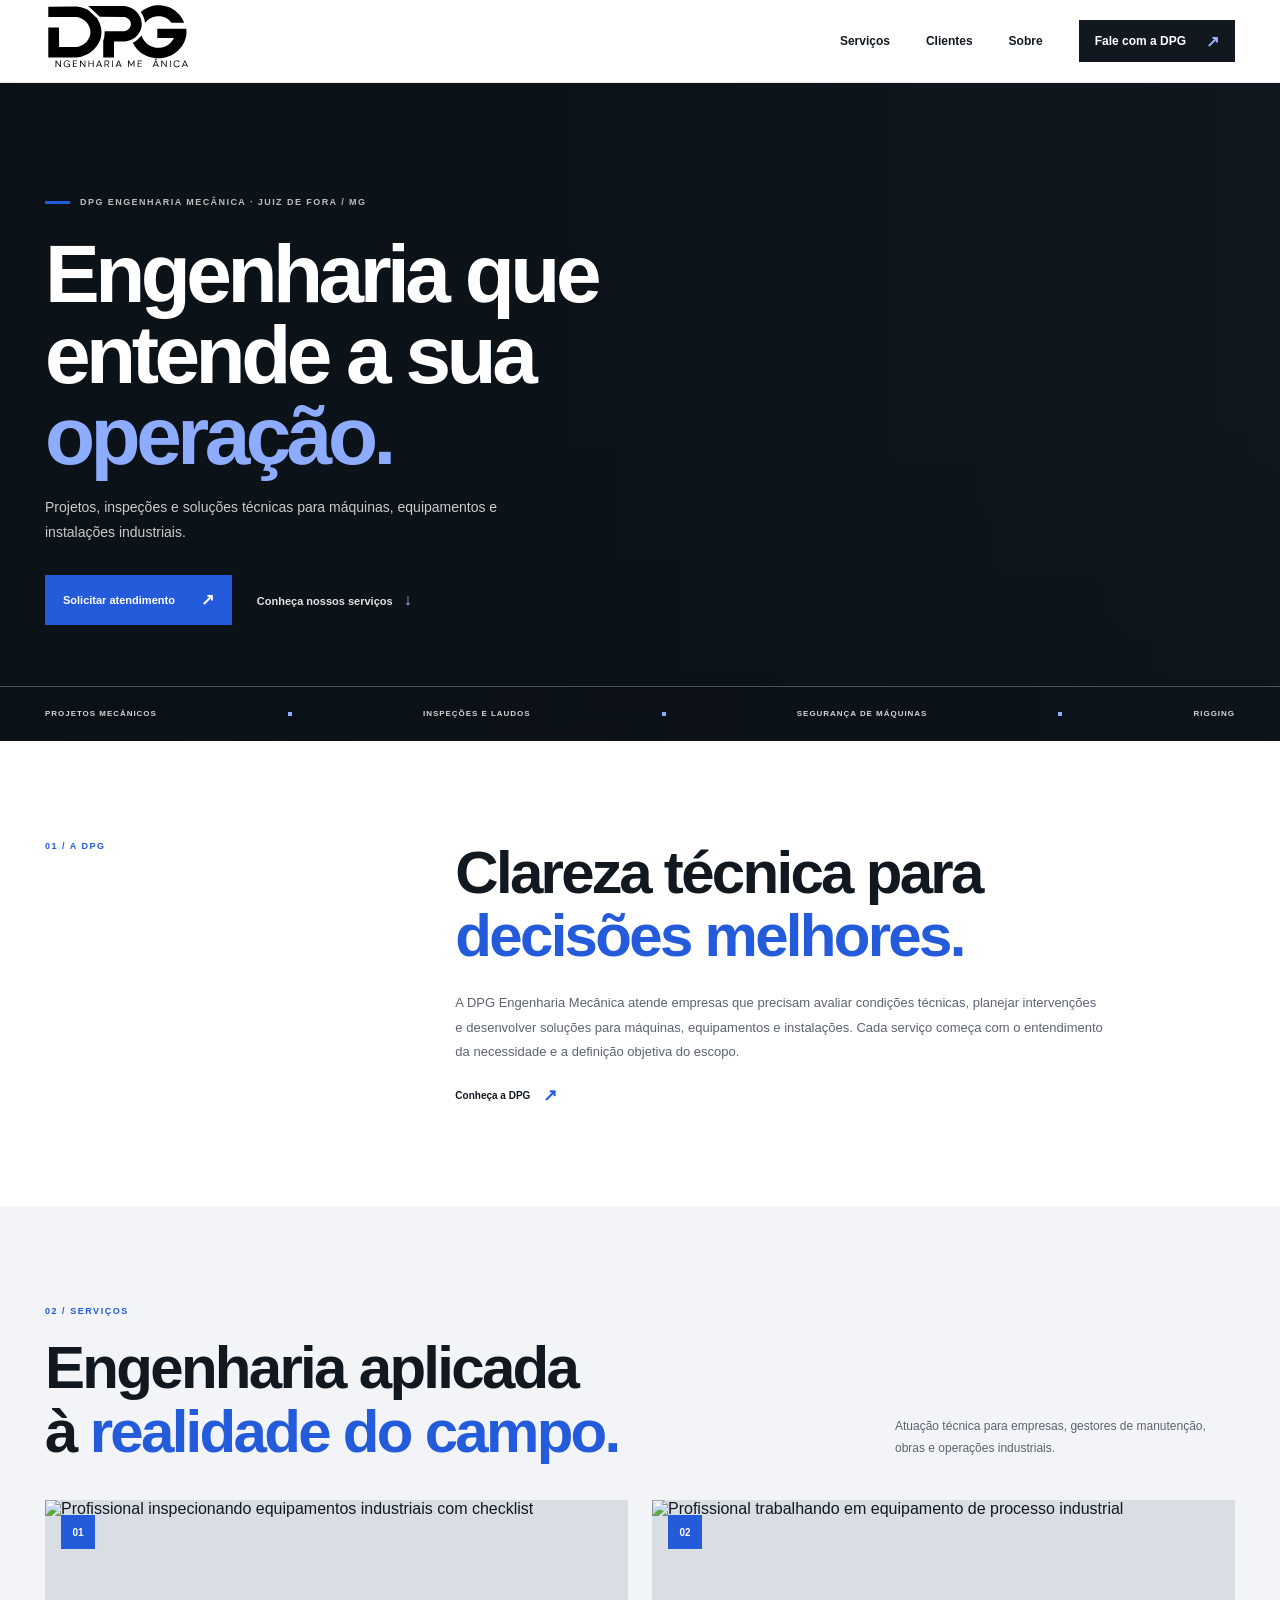
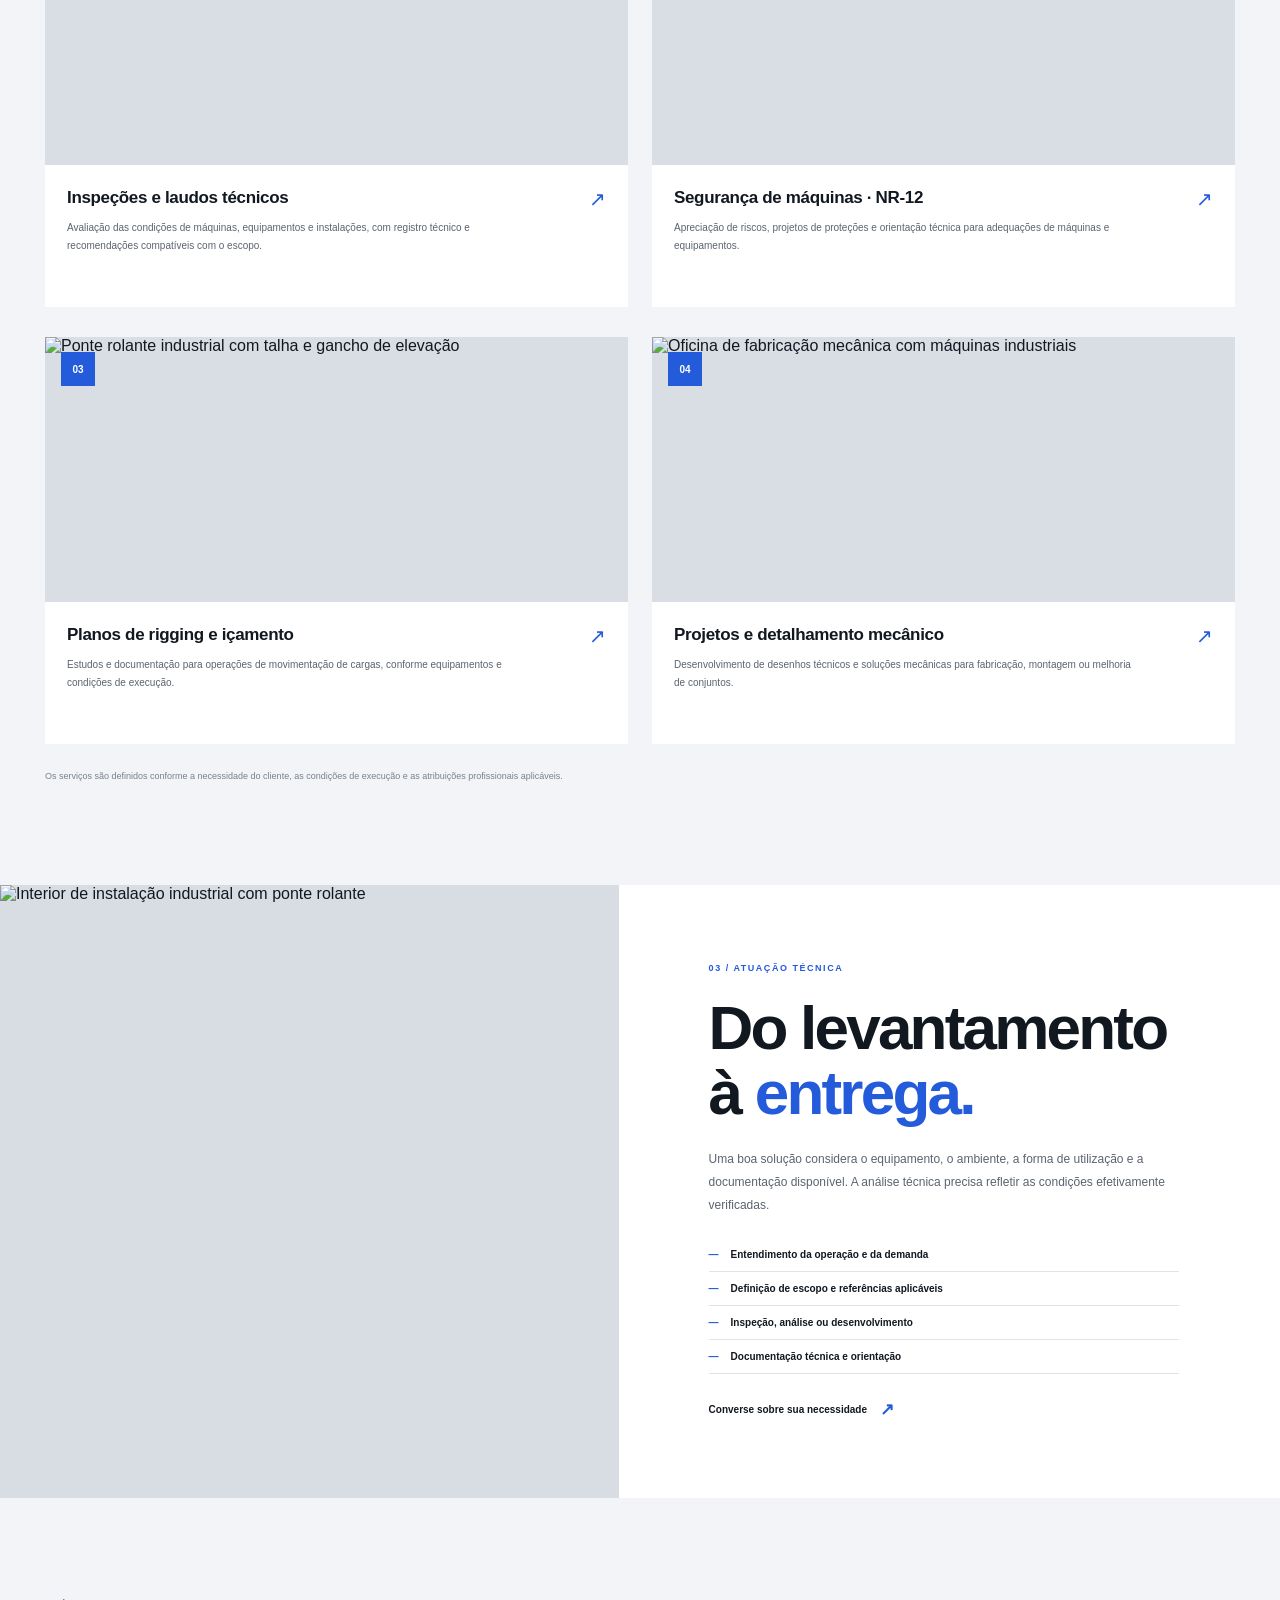
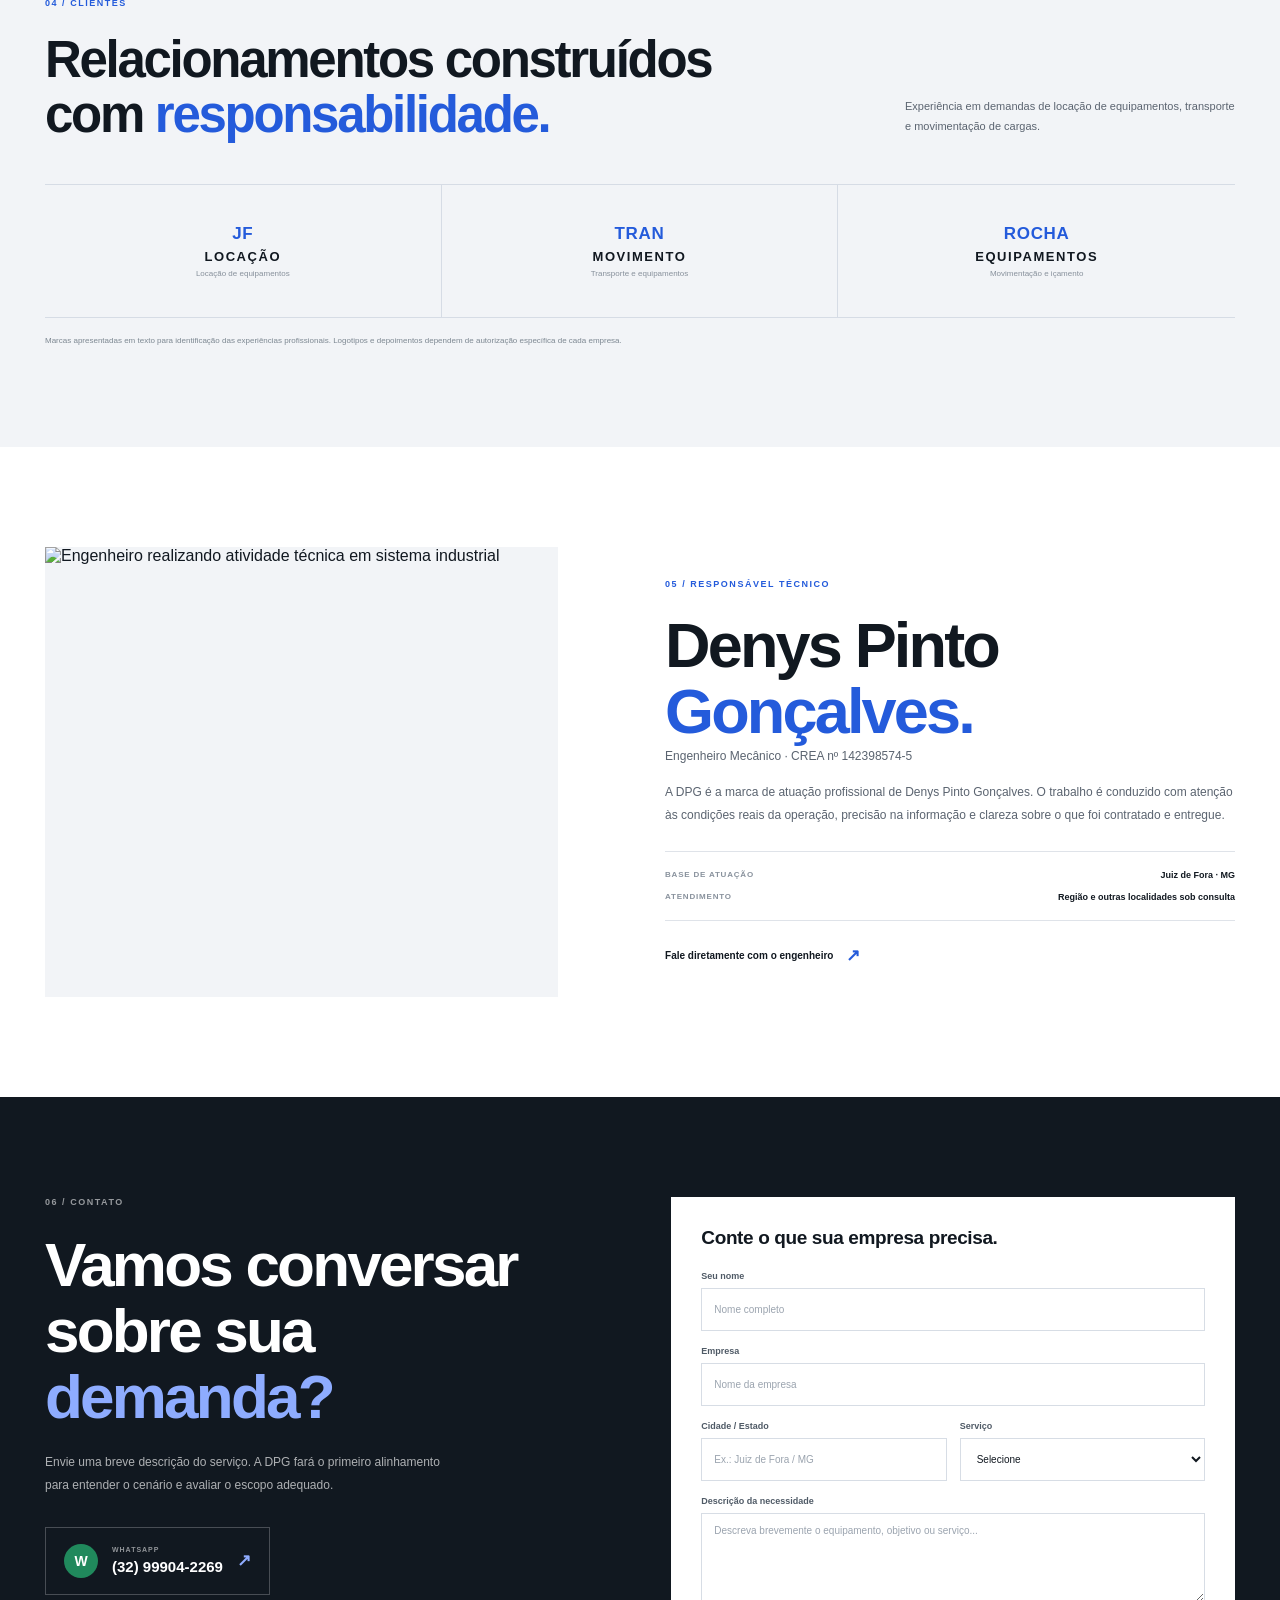
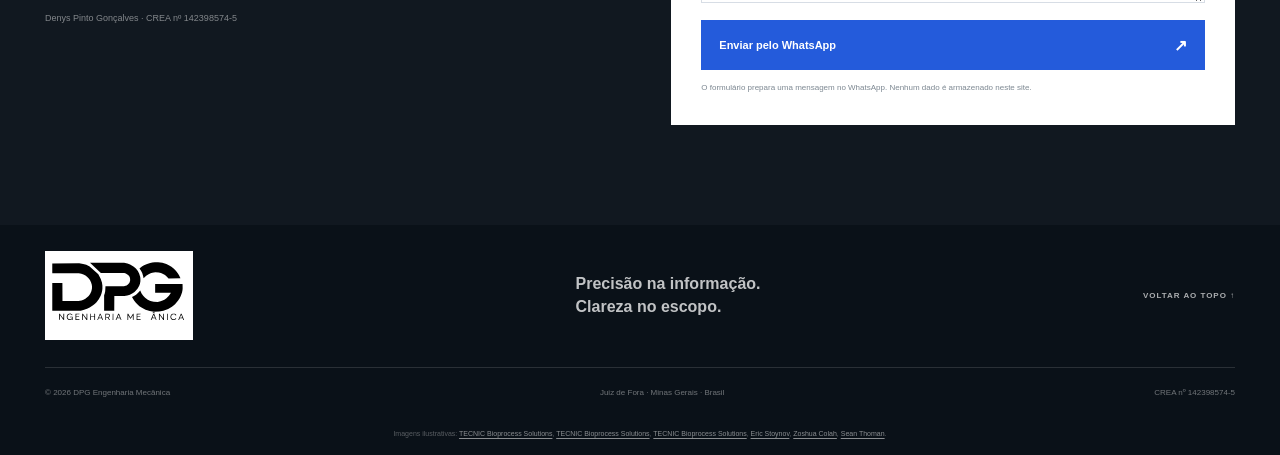
==== commit 419f97dd: "Complete image credits in DPG website footer" ====
--- a/index.html
+++ b/index.html
@@ -233,8 +233,10 @@
     <div class="photo-credits">
       Imagens ilustrativas: <a href="https://unsplash.com/photos/a-man-inspects-equipment-in-a-modern-factory--Wt8AyCr9i4" target="_blank" rel="noopener noreferrer">TECNIC Bioprocess Solutions</a>,
       <a href="https://unsplash.com/photos/a-man-works-on-industrial-machinery-xWUNZVW5JOg" target="_blank" rel="noopener noreferrer">TECNIC Bioprocess Solutions</a>,
+      <a href="https://unsplash.com/photos/industrial-inspection" target="_blank" rel="noopener noreferrer">TECNIC Bioprocess Solutions</a>,
       <a href="https://unsplash.com/photos/yellow-industrial-overhead-crane-with-hoist-and-cables-egFfN1PX_zM" target="_blank" rel="noopener noreferrer">Eric Stoynov</a>,
-      <a href="https://unsplash.com/photos/industrial-workshop-with-machinery-and-fans-MkkKNtS8fYQ" target="_blank" rel="noopener noreferrer">Zoshua Colah</a>.
+      <a href="https://unsplash.com/photos/industrial-workshop-with-machinery-and-fans-MkkKNtS8fYQ" target="_blank" rel="noopener noreferrer">Zoshua Colah</a>,
+      <a href="https://unsplash.com/photos/industrial-crane-and-factory-buildings-viewed-through-window-5ewsz9CoIPo" target="_blank" rel="noopener noreferrer">Sean Thoman</a>.
     </div>
   </footer>
 
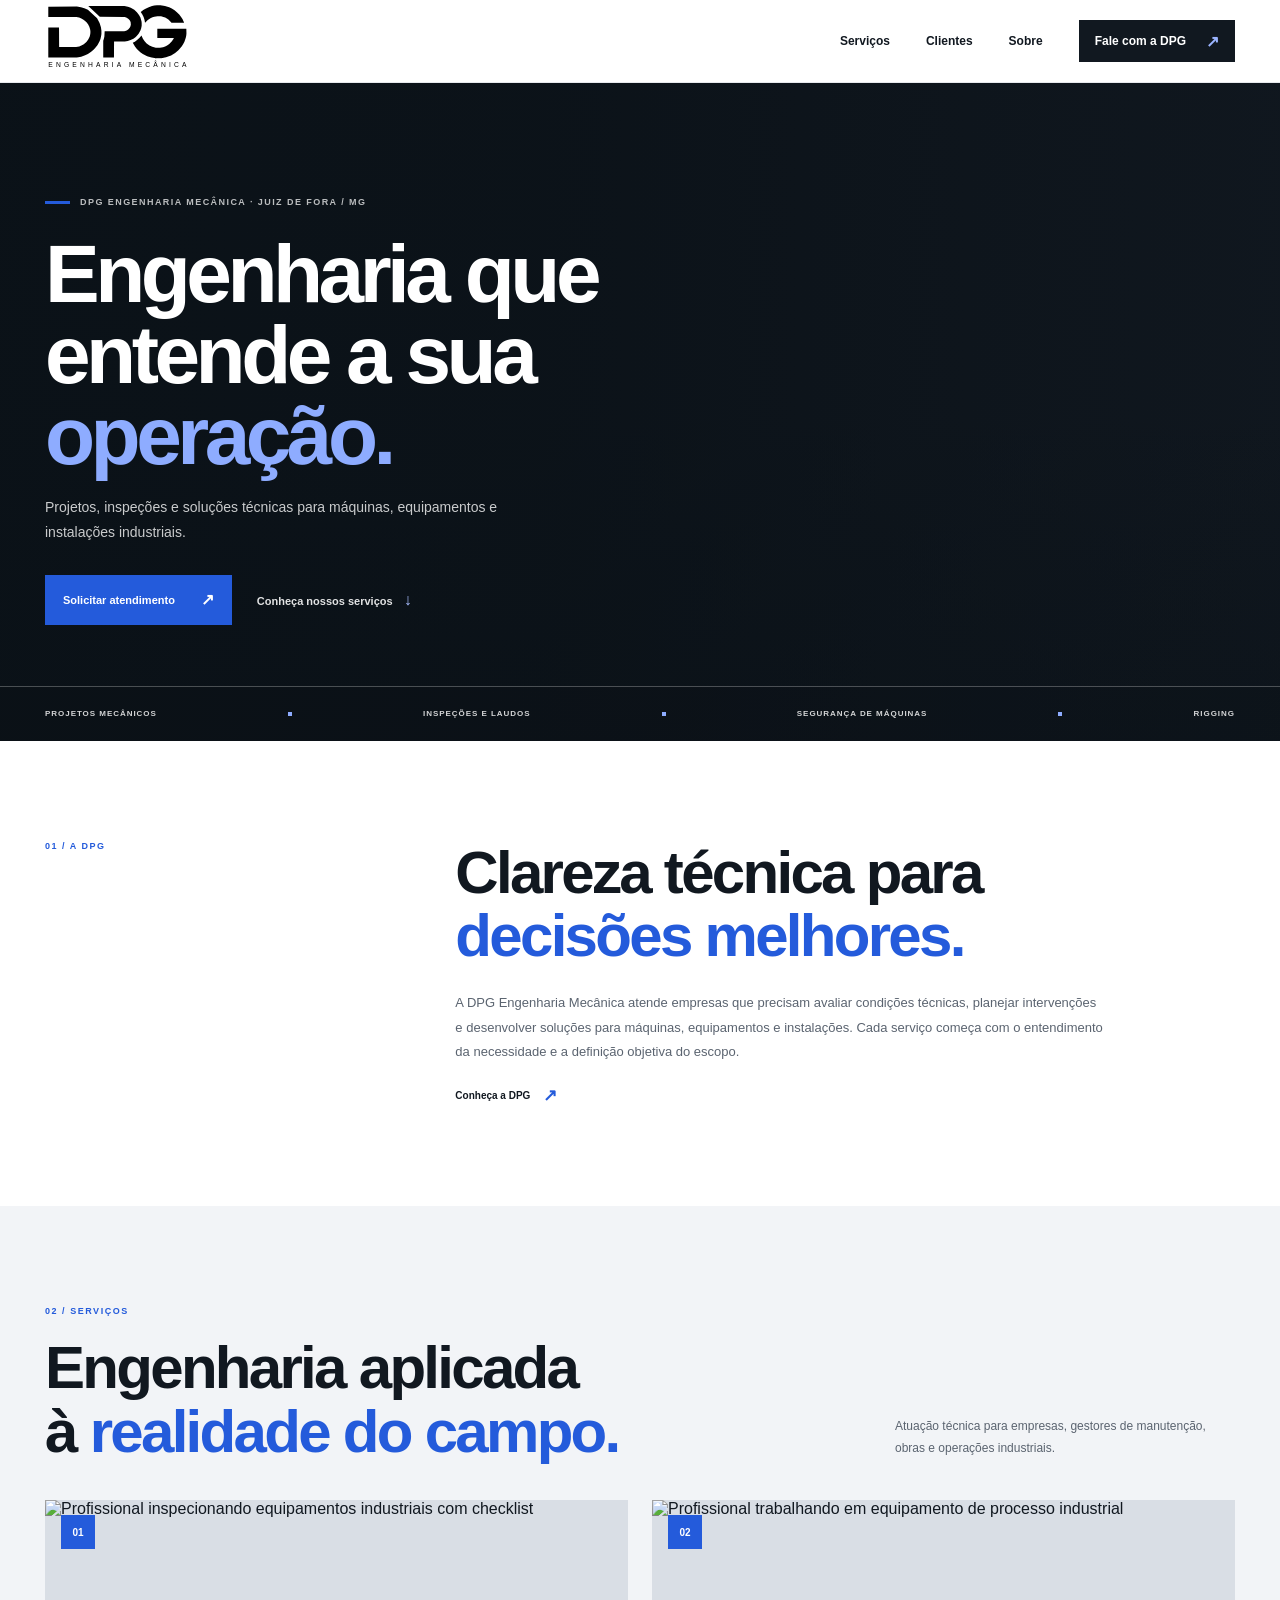
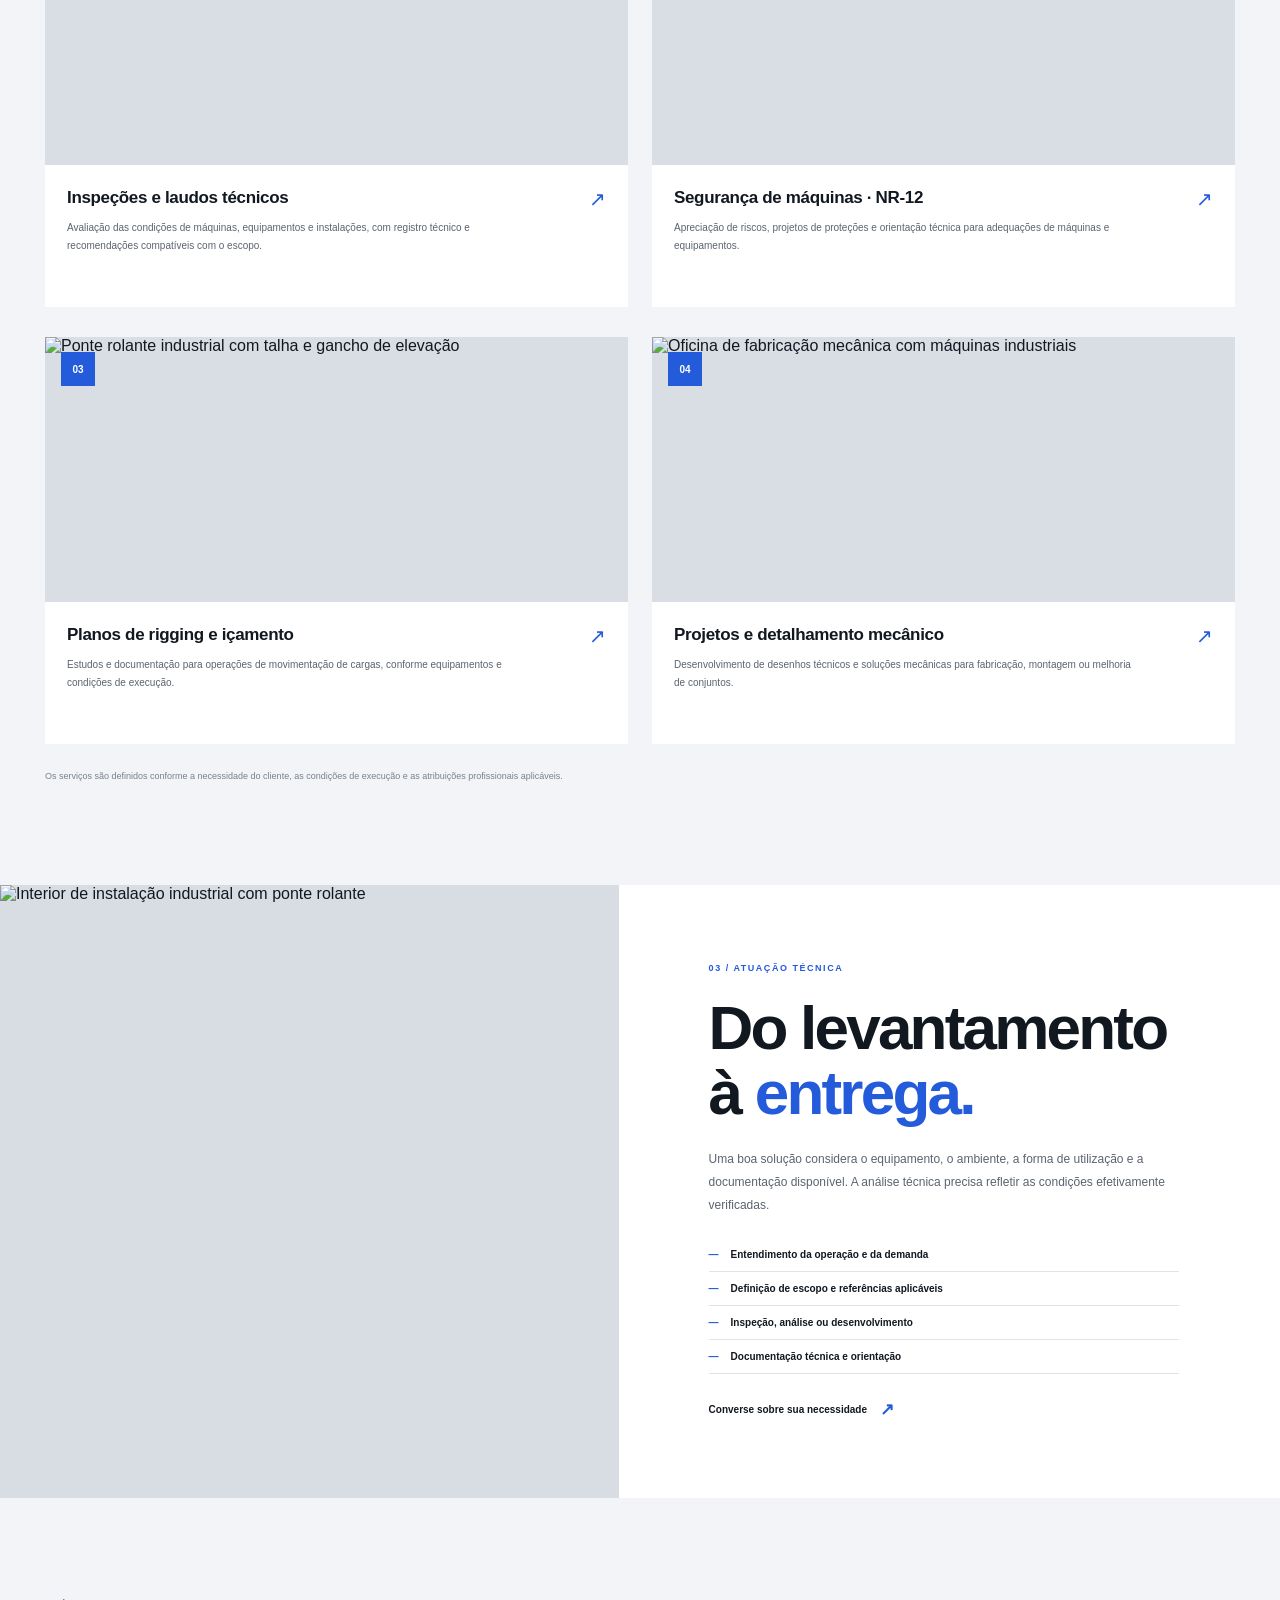
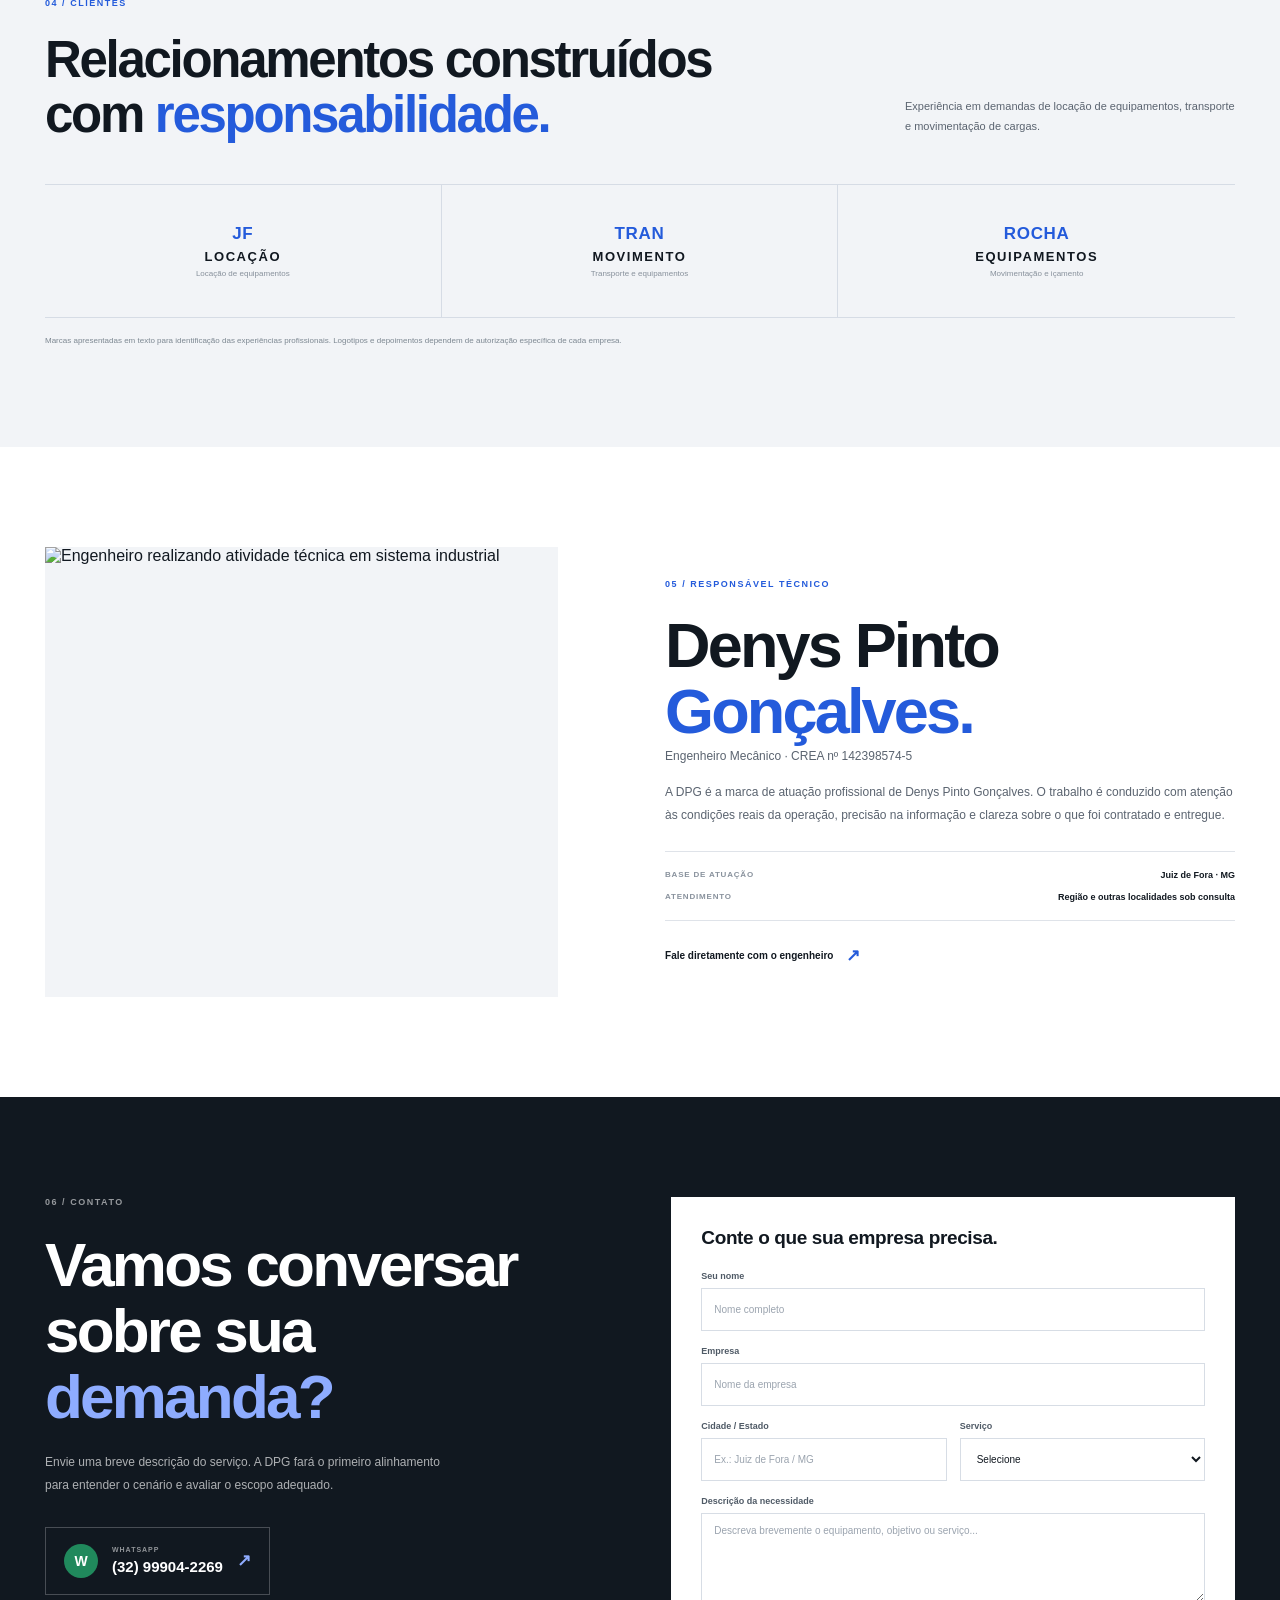
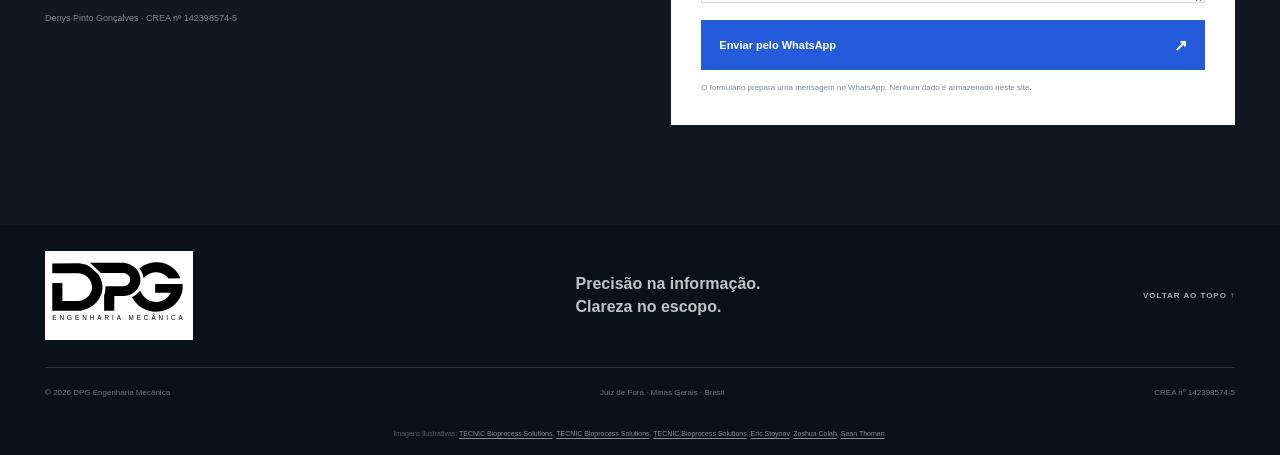
==== commit b91557a8: "Refresh corrected DPG logo in header and footer" ====
--- a/index.html
+++ b/index.html
@@ -16,7 +16,7 @@
   <header class="site-header" id="inicio">
     <div class="container header-inner">
       <a class="brand" href="#inicio" aria-label="DPG Engenharia Mecânica — início">
-        <img src="logo.svg" alt="DPG Engenharia Mecânica" width="150" height="75">
+        <img src="logo.svg?v=2" alt="DPG Engenharia Mecânica" width="150" height="75">
       </a>
       <button class="menu-toggle" type="button" aria-label="Abrir menu" aria-expanded="false" aria-controls="main-nav">
         <span></span><span></span>
@@ -221,7 +221,7 @@
 
   <footer class="footer">
     <div class="container footer-main">
-      <a class="footer-logo" href="#inicio"><img src="logo.svg" alt="DPG Engenharia Mecânica" width="150" height="75"></a>
+      <a class="footer-logo" href="#inicio"><img src="logo.svg?v=2" alt="DPG Engenharia Mecânica" width="150" height="75"></a>
       <p>Precisão na informação.<br>Clareza no escopo.</p>
       <a class="footer-top" href="#inicio">VOLTAR AO TOPO ↑</a>
     </div>
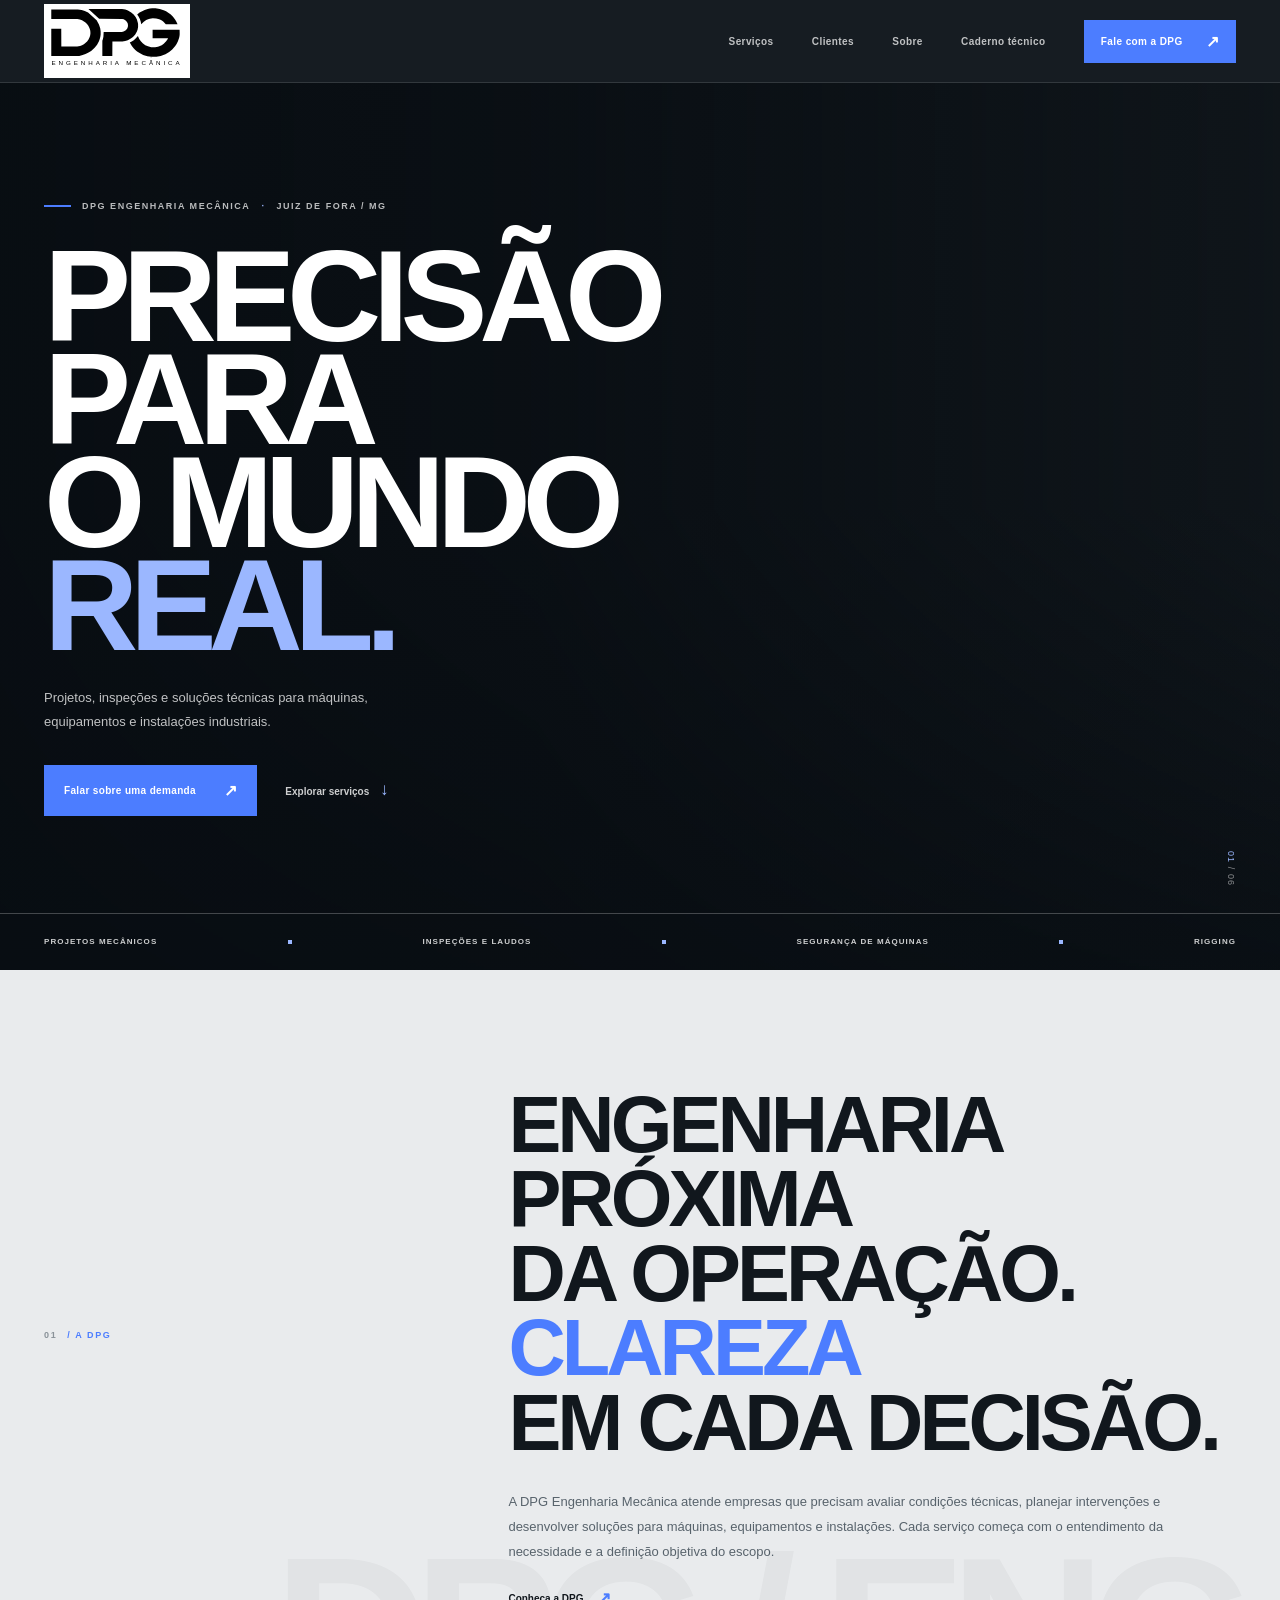
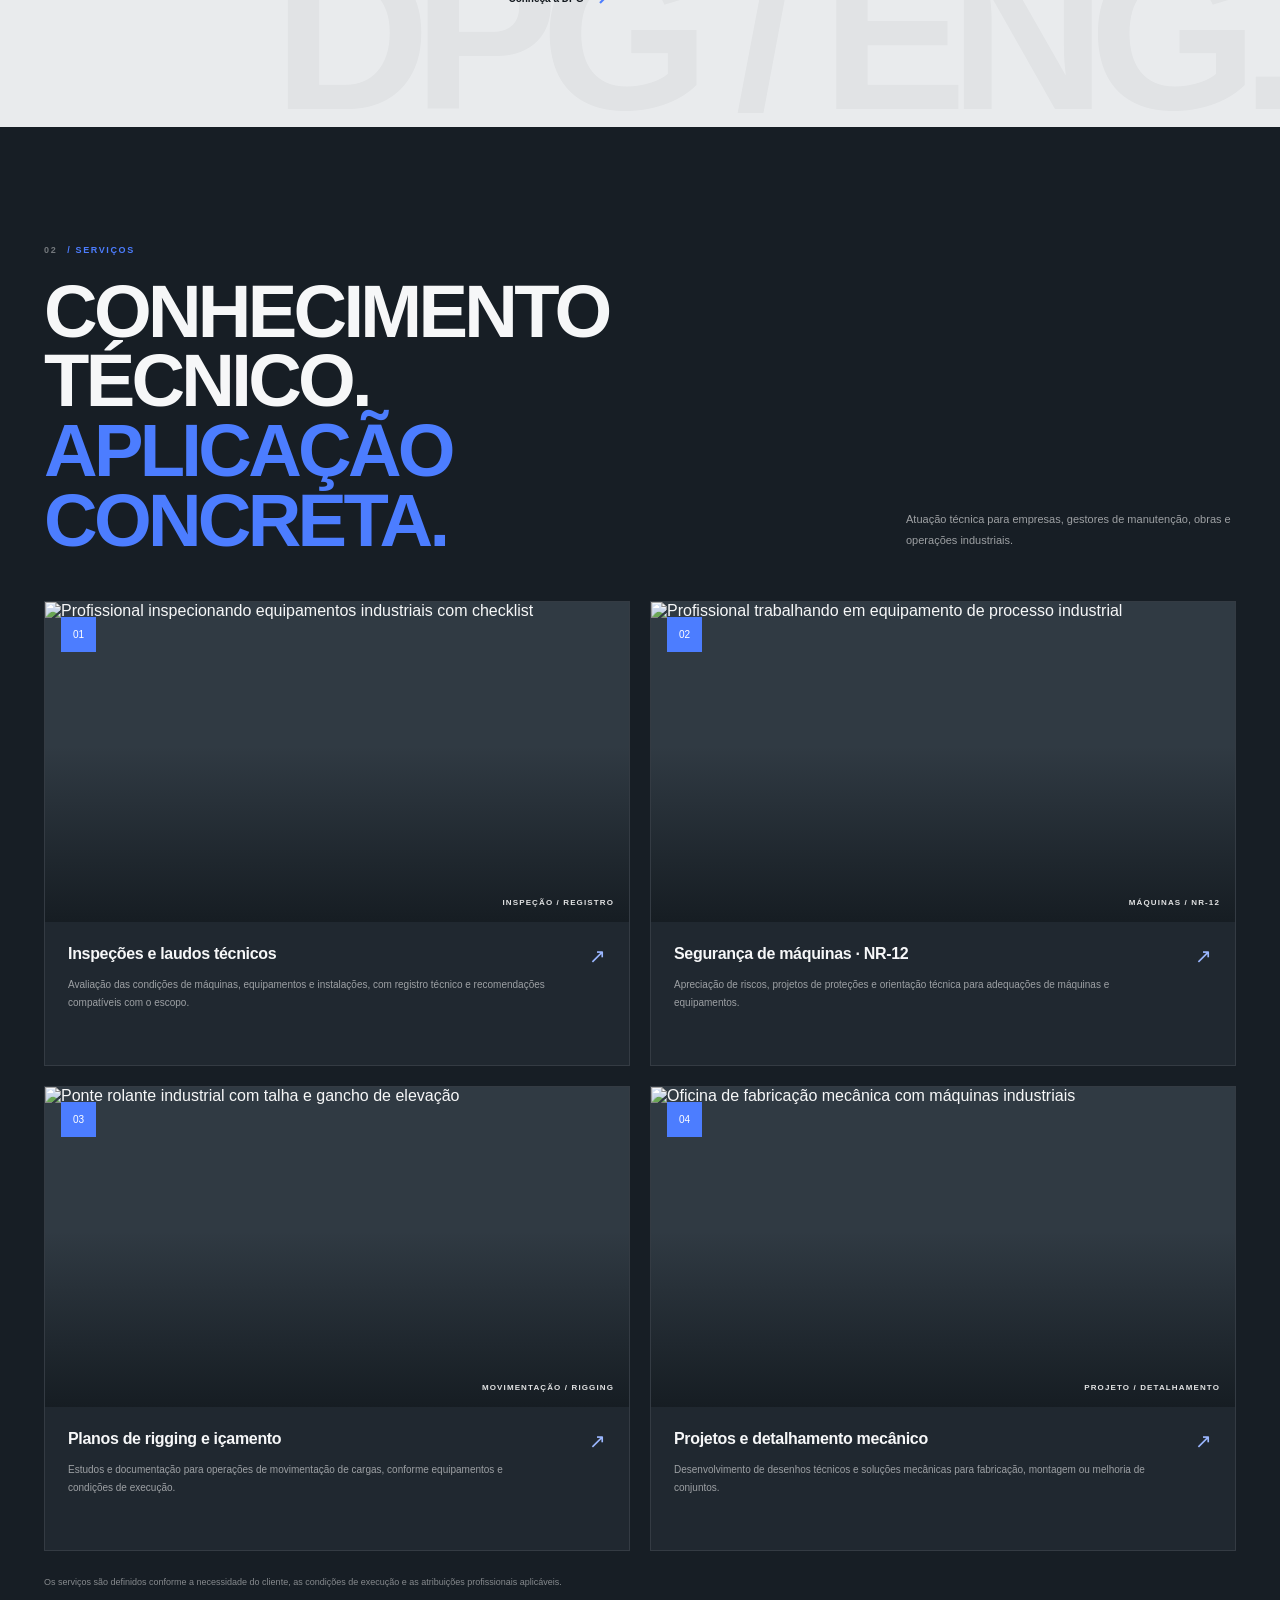
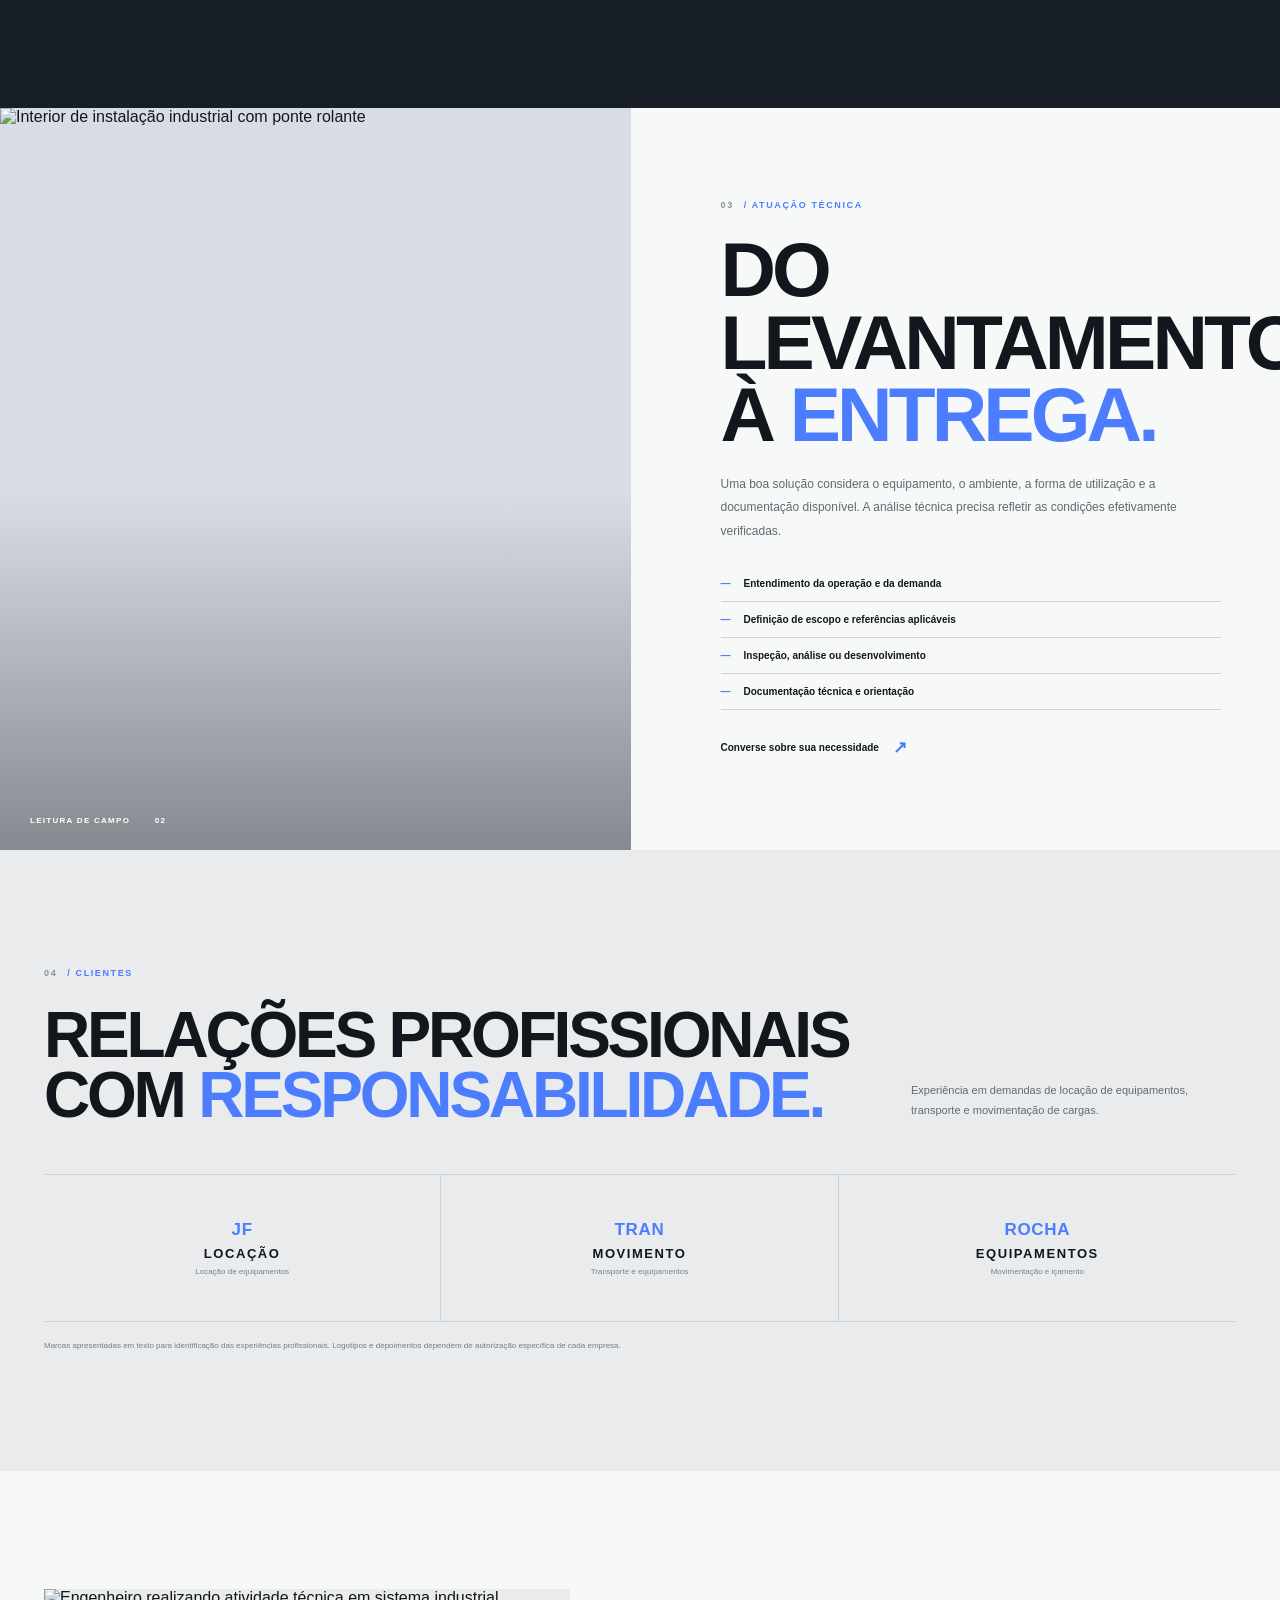
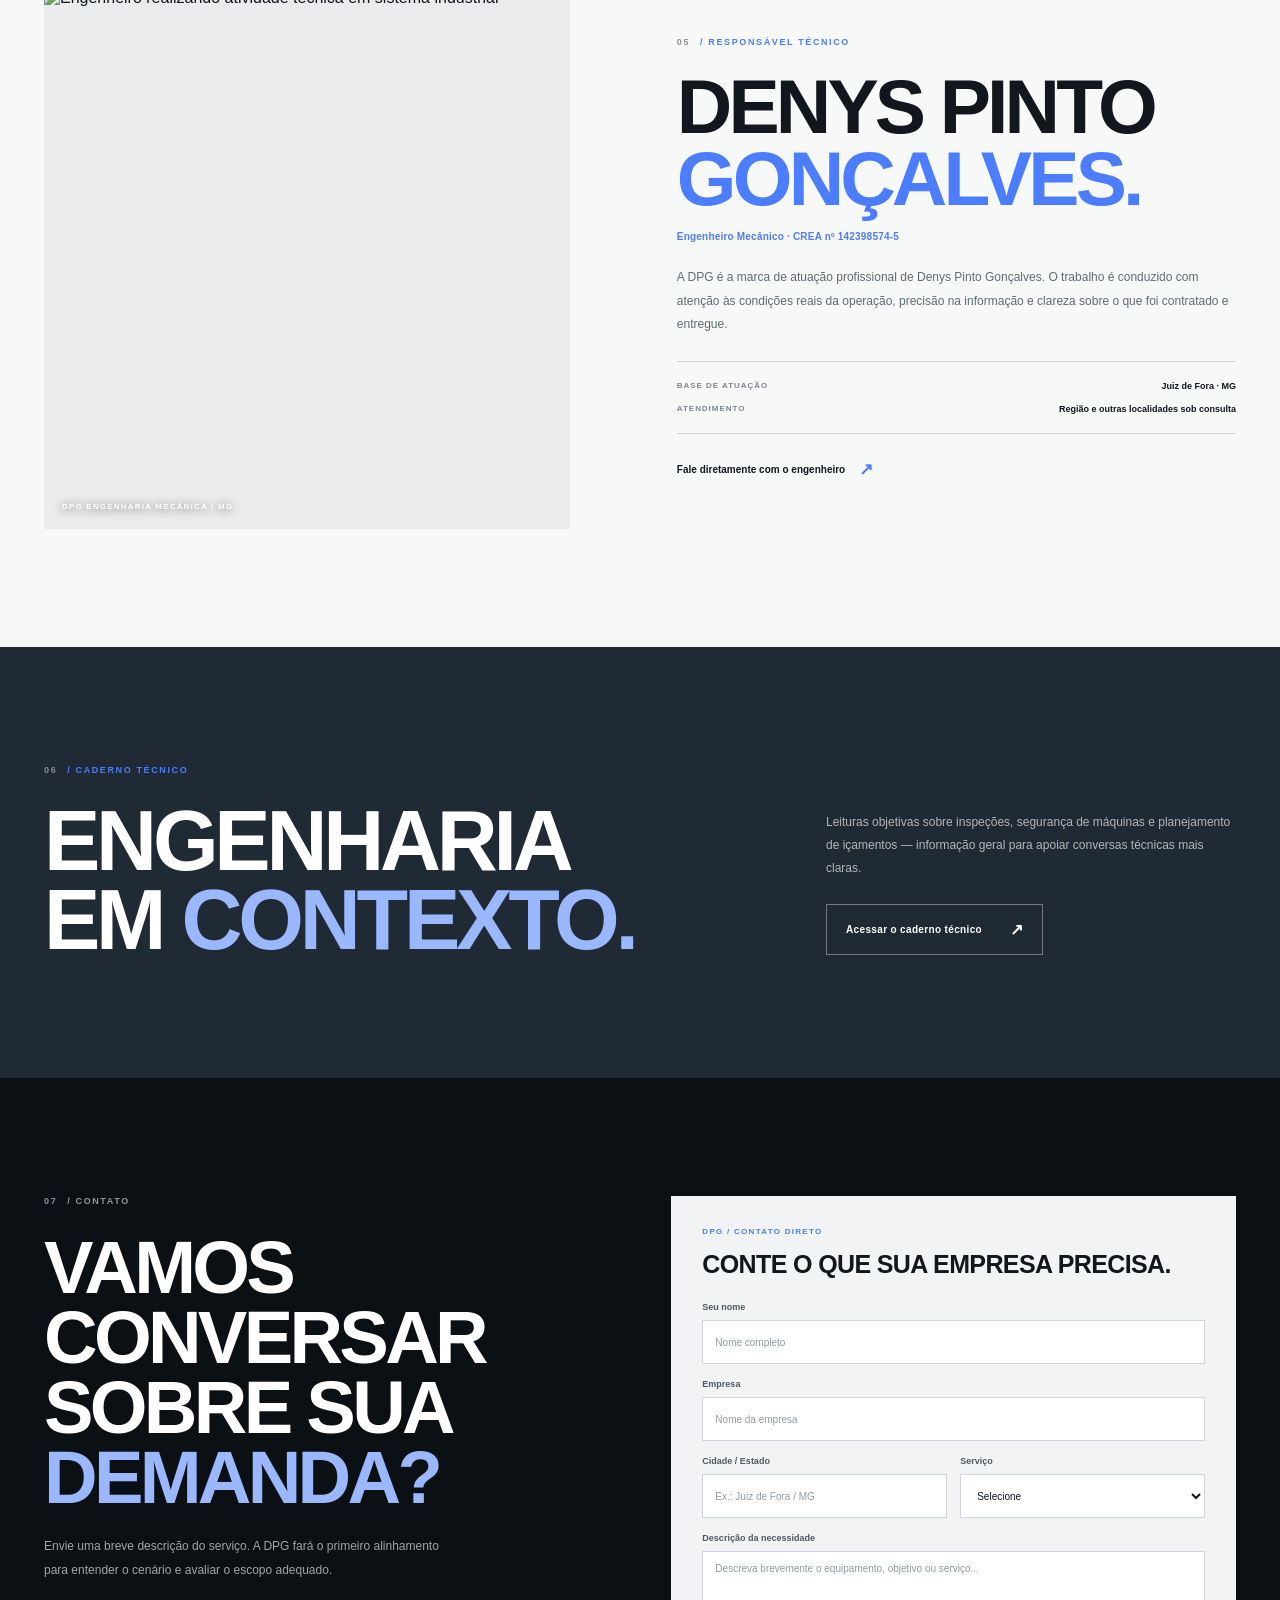
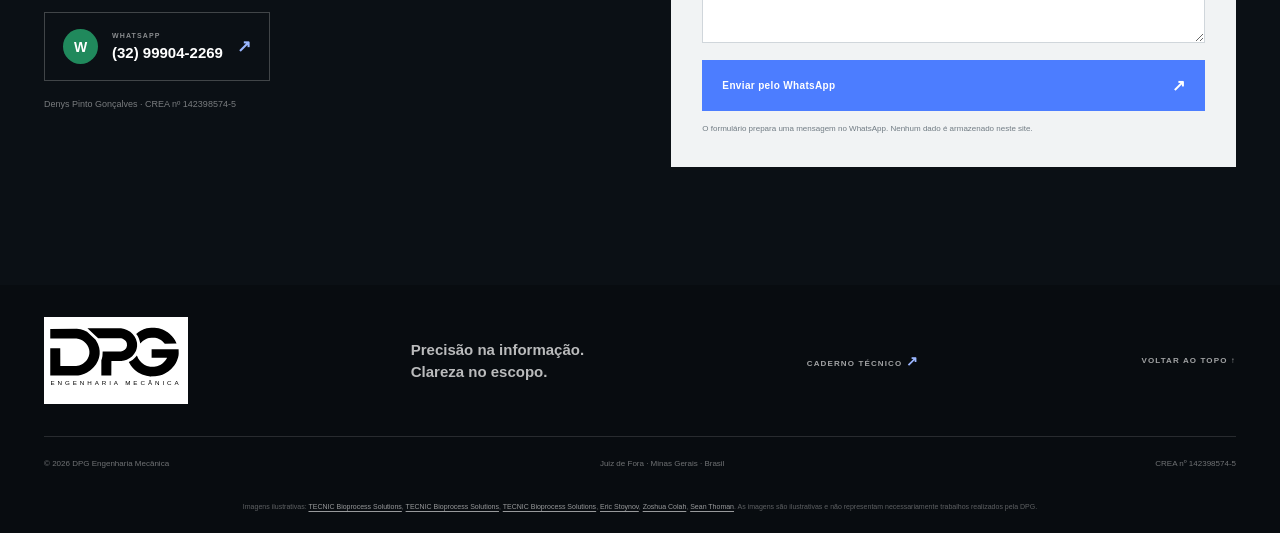
==== commit d5ab9aa1: "Redesign consultoria site and add technical blog" ====
--- a/index.html
+++ b/index.html
@@ -3,20 +3,25 @@
 <head>
   <meta charset="utf-8">
   <meta name="viewport" content="width=device-width, initial-scale=1">
-  <meta name="theme-color" content="#111820">
+  <meta name="theme-color" content="#10151a">
   <meta name="description" content="DPG Engenharia Mecânica — projetos, inspeções, laudos técnicos, segurança de máquinas e planos de rigging. Juiz de Fora e região.">
   <meta property="og:type" content="website">
-  <meta property="og:title" content="DPG Engenharia Mecânica">
-  <meta property="og:description" content="Engenharia próxima da operação. Precisão na informação. Clareza no escopo.">
-  <title>DPG Engenharia Mecânica | Juiz de Fora - MG</title>
+  <meta property="og:locale" content="pt_BR">
+  <meta property="og:title" content="DPG Engenharia Mecânica | Engenharia para a operação real">
+  <meta property="og:description" content="Projetos, inspeções e soluções técnicas para máquinas, equipamentos e instalações industriais. Juiz de Fora e região.">
+  <meta property="og:url" content="https://muitozika12.github.io/site-consultoria/">
+  <meta property="og:image" content="https://images.unsplash.com/photo-1748347084012-075796185d56?auto=format&amp;fit=crop&amp;w=1600&amp;q=85">
+  <link rel="canonical" href="https://muitozika12.github.io/site-consultoria/">
   <link rel="icon" href="favicon.svg" type="image/svg+xml">
   <link rel="stylesheet" href="styles.css">
+  <title>DPG Engenharia Mecânica | Juiz de Fora - MG</title>
 </head>
-<body>
+<body class="home-page">
+  <a class="skip-link" href="#conteudo">Pular para o conteúdo</a>
   <header class="site-header" id="inicio">
     <div class="container header-inner">
       <a class="brand" href="#inicio" aria-label="DPG Engenharia Mecânica — início">
-        <img src="logo.svg?v=2" alt="DPG Engenharia Mecânica" width="150" height="75">
+        <img src="logo.svg" alt="DPG Engenharia Mecânica" width="150" height="75">
       </a>
       <button class="menu-toggle" type="button" aria-label="Abrir menu" aria-expanded="false" aria-controls="main-nav">
         <span></span><span></span>
@@ -25,132 +30,92 @@
         <a href="#servicos">Serviços</a>
         <a href="#clientes">Clientes</a>
         <a href="#sobre">Sobre</a>
-        <a class="nav-contact" href="#contato">Fale com a DPG <span>↗</span></a>
+        <a href="blog/index.html">Caderno técnico</a>
+        <a class="nav-contact" href="#contato">Fale com a DPG <span aria-hidden="true">↗</span></a>
       </nav>
     </div>
   </header>
 
-  <main>
-    <section class="hero">
-      <div class="hero-image" role="img" aria-label="Profissional realizando inspeção em equipamentos de uma instalação industrial"></div>
+  <main id="conteudo">
+    <section class="hero" aria-labelledby="hero-title">
+      <div class="hero-image" role="img" aria-label="Imagem ilustrativa de profissional em instalação industrial"></div>
       <div class="hero-overlay"></div>
+      <div class="hero-grid-lines" aria-hidden="true"></div>
       <div class="container hero-content">
-        <p class="eyebrow"><span></span> DPG ENGENHARIA MECÂNICA · JUIZ DE FORA / MG</p>
-        <h1>Engenharia que<br>entende a sua <em>operação.</em></h1>
+        <p class="eyebrow"><span></span> DPG ENGENHARIA MECÂNICA <b>·</b> JUIZ DE FORA / MG</p>
+        <h1 id="hero-title">Precisão para<br>o mundo <em>real.</em></h1>
         <p class="hero-description">Projetos, inspeções e soluções técnicas para máquinas, equipamentos e instalações industriais.</p>
         <div class="hero-actions">
-          <a class="button button-blue" href="#contato">Solicitar atendimento <span>↗</span></a>
-          <a class="hero-link" href="#servicos">Conheça nossos serviços <span>↓</span></a>
+          <a class="button button-blue" href="#contato">Falar sobre uma demanda <span aria-hidden="true">↗</span></a>
+          <a class="hero-link" href="#servicos">Explorar serviços <span aria-hidden="true">↓</span></a>
         </div>
       </div>
+      <div class="hero-index" aria-hidden="true"><span>01</span> / 06</div>
       <div class="hero-bottom">
         <div class="container hero-bottom-inner">
-          <span>PROJETOS MECÂNICOS</span>
-          <i></i>
-          <span>INSPEÇÕES E LAUDOS</span>
-          <i></i>
-          <span>SEGURANÇA DE MÁQUINAS</span>
-          <i></i>
-          <span>RIGGING</span>
+          <span>PROJETOS MECÂNICOS</span><i></i><span>INSPEÇÕES E LAUDOS</span><i></i><span>SEGURANÇA DE MÁQUINAS</span><i></i><span>RIGGING</span>
         </div>
       </div>
     </section>
 
-    <section class="intro section">
+    <section class="intro section" id="visao-geral">
       <div class="container intro-grid">
-        <p class="section-kicker">01 / A DPG</p>
+        <p class="section-kicker"><span>01</span> / A DPG</p>
         <div class="intro-copy">
-          <h2>Clareza técnica para<br><em>decisões melhores.</em></h2>
+          <h2>Engenharia próxima<br>da operação. <em>Clareza</em><br>em cada decisão.</h2>
           <p>A DPG Engenharia Mecânica atende empresas que precisam avaliar condições técnicas, planejar intervenções e desenvolver soluções para máquinas, equipamentos e instalações. Cada serviço começa com o entendimento da necessidade e a definição objetiva do escopo.</p>
-          <a class="text-link" href="#sobre">Conheça a DPG <span>↗</span></a>
+          <a class="text-link" href="#sobre">Conheça a DPG <span aria-hidden="true">↗</span></a>
         </div>
       </div>
+      <span class="section-mark" aria-hidden="true">DPG / ENG.</span>
     </section>
 
     <section class="services section" id="servicos">
       <div class="container">
         <div class="section-head">
           <div>
-            <p class="section-kicker">02 / SERVIÇOS</p>
-            <h2>Engenharia aplicada<br>à <em>realidade do campo.</em></h2>
+            <p class="section-kicker"><span>02</span> / SERVIÇOS</p>
+            <h2>Conhecimento técnico.<br><em>Aplicação concreta.</em></h2>
           </div>
           <p class="section-sidecopy">Atuação técnica para empresas, gestores de manutenção, obras e operações industriais.</p>
         </div>
-
         <div class="service-grid">
           <a class="service-card" href="#contato">
-            <div class="service-photo">
-              <img src="https://images.unsplash.com/photo-1748347084012-075796185d56?auto=format&fit=crop&w=1100&q=85" alt="Profissional inspecionando equipamentos industriais com checklist" loading="lazy">
-              <span class="service-num">01</span>
-            </div>
-            <div class="service-info">
-              <div><h3>Inspeções e laudos técnicos</h3><p>Avaliação das condições de máquinas, equipamentos e instalações, com registro técnico e recomendações compatíveis com o escopo.</p></div>
-              <span class="service-arrow">↗</span>
-            </div>
+            <div class="service-photo"><img src="https://images.unsplash.com/photo-1748347084012-075796185d56?auto=format&amp;fit=crop&amp;w=1100&amp;q=85" alt="Profissional inspecionando equipamentos industriais com checklist" loading="lazy"><span class="service-num">01</span><span class="photo-label">INSPEÇÃO / REGISTRO</span></div>
+            <div class="service-info"><div><h3>Inspeções e laudos técnicos</h3><p>Avaliação das condições de máquinas, equipamentos e instalações, com registro técnico e recomendações compatíveis com o escopo.</p></div><span class="service-arrow" aria-hidden="true">↗</span></div>
           </a>
-
           <a class="service-card" href="#contato">
-            <div class="service-photo">
-              <img src="https://images.unsplash.com/photo-1748347568194-c8cd8edd27da?auto=format&fit=crop&w=1100&q=85" alt="Profissional trabalhando em equipamento de processo industrial" loading="lazy">
-              <span class="service-num">02</span>
-            </div>
-            <div class="service-info">
-              <div><h3>Segurança de máquinas · NR-12</h3><p>Apreciação de riscos, projetos de proteções e orientação técnica para adequações de máquinas e equipamentos.</p></div>
-              <span class="service-arrow">↗</span>
-            </div>
+            <div class="service-photo"><img src="https://images.unsplash.com/photo-1748347568194-c8cd8edd27da?auto=format&amp;fit=crop&amp;w=1100&amp;q=85" alt="Profissional trabalhando em equipamento de processo industrial" loading="lazy"><span class="service-num">02</span><span class="photo-label">MÁQUINAS / NR-12</span></div>
+            <div class="service-info"><div><h3>Segurança de máquinas · NR-12</h3><p>Apreciação de riscos, projetos de proteções e orientação técnica para adequações de máquinas e equipamentos.</p></div><span class="service-arrow" aria-hidden="true">↗</span></div>
           </a>
-
           <a class="service-card" href="#contato">
-            <div class="service-photo">
-              <img src="https://images.unsplash.com/photo-1762608674180-2e6e19ffb614?auto=format&fit=crop&w=1100&q=85" alt="Ponte rolante industrial com talha e gancho de elevação" loading="lazy">
-              <span class="service-num">03</span>
-            </div>
-            <div class="service-info">
-              <div><h3>Planos de rigging e içamento</h3><p>Estudos e documentação para operações de movimentação de cargas, conforme equipamentos e condições de execução.</p></div>
-              <span class="service-arrow">↗</span>
-            </div>
+            <div class="service-photo"><img src="https://images.unsplash.com/photo-1762608674180-2e6e19ffb614?auto=format&amp;fit=crop&amp;w=1100&amp;q=85" alt="Ponte rolante industrial com talha e gancho de elevação" loading="lazy"><span class="service-num">03</span><span class="photo-label">MOVIMENTAÇÃO / RIGGING</span></div>
+            <div class="service-info"><div><h3>Planos de rigging e içamento</h3><p>Estudos e documentação para operações de movimentação de cargas, conforme equipamentos e condições de execução.</p></div><span class="service-arrow" aria-hidden="true">↗</span></div>
           </a>
-
           <a class="service-card" href="#contato">
-            <div class="service-photo">
-              <img src="https://images.unsplash.com/photo-1764115424769-ebdd2683d5a8?auto=format&fit=crop&w=1100&q=85" alt="Oficina de fabricação mecânica com máquinas industriais" loading="lazy">
-              <span class="service-num">04</span>
-            </div>
-            <div class="service-info">
-              <div><h3>Projetos e detalhamento mecânico</h3><p>Desenvolvimento de desenhos técnicos e soluções mecânicas para fabricação, montagem ou melhoria de conjuntos.</p></div>
-              <span class="service-arrow">↗</span>
-            </div>
+            <div class="service-photo"><img src="https://images.unsplash.com/photo-1764115424769-ebdd2683d5a8?auto=format&amp;fit=crop&amp;w=1100&amp;q=85" alt="Oficina de fabricação mecânica com máquinas industriais" loading="lazy"><span class="service-num">04</span><span class="photo-label">PROJETO / DETALHAMENTO</span></div>
+            <div class="service-info"><div><h3>Projetos e detalhamento mecânico</h3><p>Desenvolvimento de desenhos técnicos e soluções mecânicas para fabricação, montagem ou melhoria de conjuntos.</p></div><span class="service-arrow" aria-hidden="true">↗</span></div>
           </a>
         </div>
         <p class="service-footnote">Os serviços são definidos conforme a necessidade do cliente, as condições de execução e as atribuições profissionais aplicáveis.</p>
       </div>
     </section>
 
-    <section class="field section">
-      <div class="field-image">
-        <img src="https://images.unsplash.com/photo-1761519609120-0f0a84a9932b?auto=format&fit=crop&w=1800&q=85" alt="Interior de instalação industrial com ponte rolante" loading="lazy">
-      </div>
+    <section class="field section" aria-labelledby="field-title">
+      <div class="field-image"><img src="https://images.unsplash.com/photo-1761519609120-0f0a84a9932b?auto=format&amp;fit=crop&amp;w=1800&amp;q=85" alt="Interior de instalação industrial com ponte rolante" loading="lazy"><span class="field-image-tag">LEITURA DE CAMPO <i>·</i> 02</span></div>
       <div class="field-copy">
-        <p class="section-kicker">03 / ATUAÇÃO TÉCNICA</p>
-        <h2>Do levantamento<br>à <em>entrega.</em></h2>
+        <p class="section-kicker"><span>03</span> / ATUAÇÃO TÉCNICA</p>
+        <h2 id="field-title">Do levantamento<br>à <em>entrega.</em></h2>
         <p>Uma boa solução considera o equipamento, o ambiente, a forma de utilização e a documentação disponível. A análise técnica precisa refletir as condições efetivamente verificadas.</p>
-        <ul>
-          <li>Entendimento da operação e da demanda</li>
-          <li>Definição de escopo e referências aplicáveis</li>
-          <li>Inspeção, análise ou desenvolvimento</li>
-          <li>Documentação técnica e orientação</li>
-        </ul>
-        <a class="text-link" href="#contato">Converse sobre sua necessidade <span>↗</span></a>
+        <ul><li>Entendimento da operação e da demanda</li><li>Definição de escopo e referências aplicáveis</li><li>Inspeção, análise ou desenvolvimento</li><li>Documentação técnica e orientação</li></ul>
+        <a class="text-link" href="#contato">Converse sobre sua necessidade <span aria-hidden="true">↗</span></a>
       </div>
     </section>
 
     <section class="clients section" id="clientes">
       <div class="container">
-        <p class="section-kicker">04 / CLIENTES</p>
-        <div class="clients-head">
-          <h2>Relacionamentos construídos<br>com <em>responsabilidade.</em></h2>
-          <p>Experiência em demandas de locação de equipamentos, transporte e movimentação de cargas.</p>
-        </div>
+        <p class="section-kicker"><span>04</span> / CLIENTES</p>
+        <div class="clients-head"><h2>Relações profissionais<br>com <em>responsabilidade.</em></h2><p>Experiência em demandas de locação de equipamentos, transporte e movimentação de cargas.</p></div>
         <div class="client-list" aria-label="Empresas atendidas">
           <div class="client-name"><span>JF</span><strong>LOCAÇÃO</strong><small>Locação de equipamentos</small></div>
           <div class="client-name"><span>TRAN</span><strong>MOVIMENTO</strong><small>Transporte e equipamentos</small></div>
@@ -162,57 +127,45 @@
 
     <section class="about section" id="sobre">
       <div class="container about-grid">
-        <div class="about-photo">
-          <img src="https://images.unsplash.com/photo-1748256086767-8974ee677f77?auto=format&fit=crop&w=1200&q=85" alt="Engenheiro realizando atividade técnica em sistema industrial" loading="lazy">
-        </div>
+        <div class="about-photo"><img src="https://images.unsplash.com/photo-1748256086767-8974ee677f77?auto=format&amp;fit=crop&amp;w=1200&amp;q=85" alt="Engenheiro realizando atividade técnica em sistema industrial" loading="lazy"><span class="about-photo-caption">DPG ENGENHARIA MECÂNICA / MG</span></div>
         <div class="about-copy">
-          <p class="section-kicker">05 / RESPONSÁVEL TÉCNICO</p>
+          <p class="section-kicker"><span>05</span> / RESPONSÁVEL TÉCNICO</p>
           <h2>Denys Pinto<br><em>Gonçalves.</em></h2>
           <p class="about-role">Engenheiro Mecânico · CREA nº 142398574-5</p>
           <p>A DPG é a marca de atuação profissional de Denys Pinto Gonçalves. O trabalho é conduzido com atenção às condições reais da operação, precisão na informação e clareza sobre o que foi contratado e entregue.</p>
-          <div class="about-meta">
-            <div><span>BASE DE ATUAÇÃO</span><strong>Juiz de Fora · MG</strong></div>
-            <div><span>ATENDIMENTO</span><strong>Região e outras localidades sob consulta</strong></div>
-          </div>
-          <a class="text-link" href="#contato">Fale diretamente com o engenheiro <span>↗</span></a>
+          <div class="about-meta"><div><span>BASE DE ATUAÇÃO</span><strong>Juiz de Fora · MG</strong></div><div><span>ATENDIMENTO</span><strong>Região e outras localidades sob consulta</strong></div></div>
+          <a class="text-link" href="#contato">Fale diretamente com o engenheiro <span aria-hidden="true">↗</span></a>
         </div>
+      </div>
+    </section>
+
+    <section class="journal-teaser section" aria-labelledby="journal-title">
+      <div class="container journal-teaser-inner">
+        <div><p class="section-kicker"><span>06</span> / CADERNO TÉCNICO</p><h2 id="journal-title">Engenharia<br>em <em>contexto.</em></h2></div>
+        <div class="journal-teaser-copy"><p>Leituras objetivas sobre inspeções, segurança de máquinas e planejamento de içamentos — informação geral para apoiar conversas técnicas mais claras.</p><a class="button button-outline" href="blog/index.html">Acessar o caderno técnico <span aria-hidden="true">↗</span></a></div>
       </div>
     </section>
 
     <section class="contact section" id="contato">
       <div class="container contact-grid">
         <div class="contact-copy">
-          <p class="section-kicker section-kicker-light">06 / CONTATO</p>
+          <p class="section-kicker section-kicker-light"><span>07</span> / CONTATO</p>
           <h2>Vamos conversar<br>sobre sua <em>demanda?</em></h2>
           <p>Envie uma breve descrição do serviço. A DPG fará o primeiro alinhamento para entender o cenário e avaliar o escopo adequado.</p>
-          <a class="contact-phone" href="https://wa.me/5532999042269" target="_blank" rel="noopener noreferrer">
-            <span class="whatsapp-mark">W</span>
-            <span><small>WHATSAPP</small><strong>(32) 99904-2269</strong></span>
-            <b>↗</b>
-          </a>
+          <a class="contact-phone" href="https://wa.me/5532999042269" target="_blank" rel="noopener noreferrer"><span class="whatsapp-mark" aria-hidden="true">W</span><span><small>WHATSAPP</small><strong>(32) 99904-2269</strong></span><b aria-hidden="true">↗</b></a>
           <div class="contact-crea">Denys Pinto Gonçalves · CREA nº 142398574-5</div>
         </div>
-
         <form class="contact-form" id="contact-form">
+          <p class="form-overline">DPG / CONTATO DIRETO</p>
           <h3>Conte o que sua empresa precisa.</h3>
           <label>Seu nome<input name="nome" type="text" autocomplete="name" placeholder="Nome completo" required></label>
           <label>Empresa<input name="empresa" type="text" autocomplete="organization" placeholder="Nome da empresa"></label>
           <div class="form-row">
             <label>Cidade / Estado<input name="cidade" type="text" placeholder="Ex.: Juiz de Fora / MG" required></label>
-            <label>Serviço
-              <select name="servico" required>
-                <option value="" disabled selected>Selecione</option>
-                <option>Inspeção e laudo técnico</option>
-                <option>Segurança de máquinas / NR-12</option>
-                <option>Plano de rigging / içamento</option>
-                <option>Projeto mecânico</option>
-                <option>Consultoria técnica</option>
-                <option>Outra demanda</option>
-              </select>
-            </label>
+            <label>Serviço<select name="servico" required><option value="" disabled selected>Selecione</option><option>Inspeção e laudo técnico</option><option>Segurança de máquinas / NR-12</option><option>Plano de rigging / içamento</option><option>Projeto mecânico</option><option>Consultoria técnica</option><option>Outra demanda</option></select></label>
           </div>
           <label>Descrição da necessidade<textarea name="mensagem" rows="4" placeholder="Descreva brevemente o equipamento, objetivo ou serviço..." required></textarea></label>
-          <button class="button button-blue button-submit" type="submit">Enviar pelo WhatsApp <span>↗</span></button>
+          <button class="button button-blue button-submit" type="submit">Enviar pelo WhatsApp <span aria-hidden="true">↗</span></button>
           <p class="form-hint">O formulário prepara uma mensagem no WhatsApp. Nenhum dado é armazenado neste site.</p>
         </form>
       </div>
@@ -220,26 +173,10 @@
   </main>
 
   <footer class="footer">
-    <div class="container footer-main">
-      <a class="footer-logo" href="#inicio"><img src="logo.svg?v=2" alt="DPG Engenharia Mecânica" width="150" height="75"></a>
-      <p>Precisão na informação.<br>Clareza no escopo.</p>
-      <a class="footer-top" href="#inicio">VOLTAR AO TOPO ↑</a>
-    </div>
-    <div class="container footer-bottom">
-      <span>© <span id="current-year">2026</span> DPG Engenharia Mecânica</span>
-      <span>Juiz de Fora · Minas Gerais · Brasil</span>
-      <span>CREA nº 142398574-5</span>
-    </div>
-    <div class="photo-credits">
-      Imagens ilustrativas: <a href="https://unsplash.com/photos/a-man-inspects-equipment-in-a-modern-factory--Wt8AyCr9i4" target="_blank" rel="noopener noreferrer">TECNIC Bioprocess Solutions</a>,
-      <a href="https://unsplash.com/photos/a-man-works-on-industrial-machinery-xWUNZVW5JOg" target="_blank" rel="noopener noreferrer">TECNIC Bioprocess Solutions</a>,
-      <a href="https://unsplash.com/photos/industrial-inspection" target="_blank" rel="noopener noreferrer">TECNIC Bioprocess Solutions</a>,
-      <a href="https://unsplash.com/photos/yellow-industrial-overhead-crane-with-hoist-and-cables-egFfN1PX_zM" target="_blank" rel="noopener noreferrer">Eric Stoynov</a>,
-      <a href="https://unsplash.com/photos/industrial-workshop-with-machinery-and-fans-MkkKNtS8fYQ" target="_blank" rel="noopener noreferrer">Zoshua Colah</a>,
-      <a href="https://unsplash.com/photos/industrial-crane-and-factory-buildings-viewed-through-window-5ewsz9CoIPo" target="_blank" rel="noopener noreferrer">Sean Thoman</a>.
-    </div>
+    <div class="container footer-main"><a class="footer-logo" href="#inicio"><img src="logo.svg" alt="DPG Engenharia Mecânica" width="150" height="75"></a><p>Precisão na informação.<br>Clareza no escopo.</p><a class="footer-journal" href="blog/index.html">CADERNO TÉCNICO <span aria-hidden="true">↗</span></a><a class="footer-top" href="#inicio">VOLTAR AO TOPO ↑</a></div>
+    <div class="container footer-bottom"><span>© <span id="current-year">2026</span> DPG Engenharia Mecânica</span><span>Juiz de Fora · Minas Gerais · Brasil</span><span>CREA nº 142398574-5</span></div>
+    <div class="photo-credits">Imagens ilustrativas: <a href="https://unsplash.com/photos/a-man-inspects-equipment-in-a-modern-factory--Wt8AyCr9i4" target="_blank" rel="noopener noreferrer">TECNIC Bioprocess Solutions</a>, <a href="https://unsplash.com/photos/a-man-works-on-industrial-machinery-xWUNZVW5JOg" target="_blank" rel="noopener noreferrer">TECNIC Bioprocess Solutions</a>, <a href="https://unsplash.com/photos/industrial-inspection" target="_blank" rel="noopener noreferrer">TECNIC Bioprocess Solutions</a>, <a href="https://unsplash.com/photos/yellow-industrial-overhead-crane-with-hoist-and-cables-egFfN1PX_zM" target="_blank" rel="noopener noreferrer">Eric Stoynov</a>, <a href="https://unsplash.com/photos/industrial-workshop-with-machinery-and-fans-MkkKNtS8fYQ" target="_blank" rel="noopener noreferrer">Zoshua Colah</a>, <a href="https://unsplash.com/photos/industrial-crane-and-factory-buildings-viewed-through-window-5ewsz9CoIPo" target="_blank" rel="noopener noreferrer">Sean Thoman</a>. As imagens são ilustrativas e não representam necessariamente trabalhos realizados pela DPG.</div>
   </footer>
-
   <script src="script.js" defer></script>
 </body>
-</html>+</html>
--- a/styles.css
+++ b/styles.css
@@ -1,229 +1,321 @@
 :root {
-  --black: #000;
-  --graphite: #111820;
-  --blue: #245BDB;
-  --white: #fff;
-  --soft: #F2F4F7;
-  --muted: #5B6470;
-  --line: #dfe3e9;
-  --font: Arial, Helvetica, sans-serif;
-  --max: 1190px;
+  color-scheme: light;
+  --ink: #11171d;
+  --graphite: #171e25;
+  --black: #0b1015;
+  --blue: #4c7dff;
+  --blue-light: #9bb7ff;
+  --paper: #e9ebed;
+  --white: #f7f8f8;
+  --muted: #818b94;
+  --line: rgba(17, 23, 29, .16);
+  --line-dark: rgba(255,255,255,.17);
+  --sans: Inter, "Helvetica Neue", Arial, sans-serif;
+  --display: "Arial Narrow", "Franklin Gothic Medium", Impact, sans-serif;
+  --max: 1280px;
 }
 * { box-sizing: border-box; }
-html { scroll-behavior: smooth; scroll-padding-top: 82px; }
-body { margin: 0; color: var(--graphite); background: var(--white); font-family: var(--font); -webkit-font-smoothing: antialiased; }
+html { scroll-behavior: smooth; scroll-padding-top: 88px; }
+body { margin: 0; color: var(--ink); background: var(--white); font-family: var(--sans); -webkit-font-smoothing: antialiased; }
 a { color: inherit; text-decoration: none; }
 img { display: block; width: 100%; }
 button, input, textarea, select { font: inherit; }
-::selection { color: var(--white); background: var(--blue); }
-.container { width: min(var(--max), calc(100% - 64px)); margin-inline: auto; }
-.section { padding-block: 100px; }
-.section-kicker { margin: 0 0 25px; color: var(--blue); font-size: 9px; font-weight: 700; letter-spacing: .17em; }
-.site-header { position: relative; z-index: 20; background: var(--white); border-bottom: 1px solid #e7e9ed; }
+::selection { color: #fff; background: #2858ce; }
+.container { width: min(var(--max), calc(100% - 88px)); margin-inline: auto; }
+.skip-link { position: fixed; z-index: 99; top: 12px; left: 12px; padding: 12px 16px; transform: translateY(-150%); color: #fff; background: #245bdb; }
+.skip-link:focus { transform: translateY(0); }
+:focus-visible { outline: 2px solid var(--blue); outline-offset: 4px; }
+.section { position: relative; padding-block: 118px; }
+.section-kicker { display: flex; align-items: center; gap: 10px; margin: 0 0 27px; color: var(--blue); font-size: 9px; font-weight: 800; letter-spacing: .18em; }
+.section-kicker span { color: #8a9299; font-variant-numeric: tabular-nums; }
+.site-header { position: sticky; z-index: 30; top: 0; color: #f4f5f6; background: rgba(15, 21, 27, .97); border-bottom: 1px solid rgba(255,255,255,.12); backdrop-filter: blur(14px); }
 .header-inner { display: flex; min-height: 82px; align-items: center; justify-content: space-between; }
-.brand { width: 148px; padding: 3px; background: var(--white); }
+.brand { display: block; width: 146px; padding: 4px 7px; background: #fff; }
 .brand img { height: auto; }
-.nav { display: flex; align-items: center; gap: 36px; }
-.nav a { font-size: 12px; font-weight: 700; transition: color .2s ease; }
-.nav a:hover { color: var(--blue); }
-.nav .nav-contact { display: inline-flex; min-height: 42px; align-items: center; gap: 20px; padding: 0 16px; color: var(--white); background: var(--graphite); }
-.nav-contact span { color: #9bb4ff; font-size: 16px; }
+.nav { display: flex; align-items: center; gap: clamp(20px, 3vw, 43px); }
+.nav a { color: rgba(255,255,255,.73); font-size: 10px; font-weight: 700; letter-spacing: .04em; transition: color .2s ease; }
+.nav a:hover, .nav a[aria-current="page"] { color: #fff; }
+.nav .nav-contact { display: inline-flex; min-height: 43px; align-items: center; gap: 23px; padding: 0 17px; color: #fff; background: var(--blue); }
+.nav-contact span { font-size: 16px; }
 .menu-toggle { display: none; }
-
-/* Hero */
-.hero { position: relative; min-height: 590px; overflow: hidden; display: flex; align-items: center; color: var(--white); background: var(--graphite); }
-.hero-image, .hero-overlay { position: absolute; inset: 0; }
-.hero-image { background-image: url("https://images.unsplash.com/photo-1748347084012-075796185d56?auto=format&fit=crop&w=2200&q=88"); background-size: cover; background-position: center 43%; }
-.hero-overlay { background: linear-gradient(90deg, rgba(10,17,23,.91) 0%, rgba(10,17,23,.79) 42%, rgba(10,17,23,.17) 100%), linear-gradient(0deg, rgba(10,17,23,.42), transparent 50%); }
-.hero-content { position: relative; z-index: 2; padding-block: 105px 116px; }
-.eyebrow { display: flex; align-items: center; gap: 10px; color: rgba(255,255,255,.72); font-size: 9px; font-weight: 700; letter-spacing: .16em; }
-.eyebrow span { width: 25px; height: 3px; background: var(--blue); }
-.hero h1 { margin: 26px 0 18px; max-width: 700px; font-size: clamp(55px, 6.8vw, 82px); line-height: .99; letter-spacing: -.055em; }
-.hero h1 em, .intro h2 em, .section-head h2 em, .field h2 em, .clients h2 em, .about h2 em, .contact h2 em { color: #8eacff; font-style: normal; }
-.hero-description { max-width: 460px; color: rgba(255,255,255,.78); font-size: 14px; line-height: 1.8; }
-.hero-actions { display: flex; align-items: center; flex-wrap: wrap; gap: 25px; margin-top: 30px; }
-.button { display: inline-flex; min-height: 50px; align-items: center; justify-content: space-between; gap: 26px; padding: 0 18px; border: 0; cursor: pointer; font-size: 11px; font-weight: 700; transition: background .2s ease, transform .2s ease; }
+.hero { position: relative; min-height: min(760px, calc(100svh - 82px)); min-height: max(620px, min(760px, calc(100svh - 82px))); overflow: hidden; display: flex; align-items: center; color: #fff; background: #10161b; isolation: isolate; }
+.hero-image, .hero-overlay, .hero-grid-lines { position: absolute; z-index: -1; inset: 0; }
+.hero-image { background-image: url("https://images.unsplash.com/photo-1748347084012-075796185d56?auto=format&fit=crop&w=2200&q=88"); background-size: cover; background-position: center 43%; transform: scale(1.025); animation: hero-drift 18s ease-out both; }
+.hero-overlay { background: linear-gradient(90deg, rgba(8,13,18,.91) 0%, rgba(8,13,18,.74) 42%, rgba(8,13,18,.12) 100%), linear-gradient(0deg, rgba(8,13,18,.64), transparent 52%); }
+.hero-grid-lines { opacity: .17; background-image: linear-gradient(90deg, transparent calc(25% - .5px), rgba(255,255,255,.27) 25%, transparent calc(25% + .5px), transparent calc(50% - .5px), rgba(255,255,255,.23) 50%, transparent calc(50% + .5px), transparent calc(75% - .5px), rgba(255,255,255,.2) 75%, transparent calc(75% + .5px)); }
+.hero-content { position: relative; z-index: 1; padding-block: 118px 154px; }
+.eyebrow { display: flex; align-items: center; gap: 11px; margin: 0; color: rgba(255,255,255,.72); font-size: 9px; font-weight: 750; letter-spacing: .17em; }
+.eyebrow span { width: 27px; height: 2px; background: var(--blue); }
+.eyebrow b { color: var(--blue-light); }
+.hero h1 { max-width: 900px; margin: 34px 0 22px; font-family: var(--display); font-size: clamp(78px, 10.2vw, 142px); font-weight: 600; line-height: .79; letter-spacing: -.065em; text-transform: uppercase; }
+.hero h1 em, .intro h2 em, .section-head h2 em, .field h2 em, .clients h2 em, .about h2 em, .contact h2 em, .journal-teaser h2 em { color: var(--blue-light); font-style: normal; }
+.hero-description { max-width: 405px; margin: 28px 0 0; color: rgba(255,255,255,.75); font-size: 13px; line-height: 1.85; }
+.hero-actions { display: flex; align-items: center; flex-wrap: wrap; gap: 28px; margin-top: 31px; }
+.button { display: inline-flex; min-height: 51px; align-items: center; justify-content: space-between; gap: 28px; padding: 0 19px; border: 1px solid transparent; cursor: pointer; font-size: 10px; font-weight: 750; letter-spacing: .035em; transition: background .2s ease, border-color .2s ease, color .2s ease, transform .2s ease; }
 .button:hover { transform: translateY(-2px); }
-.button-blue { color: var(--white); background: var(--blue); }
-.button-blue:hover { background: #174cc9; }
+.button-blue { color: #fff; background: var(--blue); }
+.button-blue:hover { background: #315fdb; }
 .button span { font-size: 16px; }
-.hero-link { color: rgba(255,255,255,.88); font-size: 11px; font-weight: 700; }
-.hero-link span { padding-left: 8px; color: #a9beff; font-size: 16px; }
-.hero-bottom { position: absolute; z-index: 2; right: 0; bottom: 0; left: 0; border-top: 1px solid rgba(255,255,255,.26); background: rgba(10,17,23,.2); }
-.hero-bottom-inner { display: flex; min-height: 54px; align-items: center; justify-content: space-between; gap: 13px; color: rgba(255,255,255,.82); font-size: 8px; font-weight: 700; letter-spacing: .12em; }
-.hero-bottom-inner i { width: 4px; height: 4px; flex: 0 0 4px; background: #8eacff; }
-
-/* Intro */
-.intro-grid { display: grid; grid-template-columns: .45fr 1fr; gap: 5%; }
-.intro h2, .section-head h2, .field h2, .clients h2, .about h2, .contact h2 { margin: 0; font-size: clamp(43px, 4.8vw, 60px); line-height: 1.06; letter-spacing: -.045em; }
-.intro h2 { color: var(--graphite); }
+.hero-link { color: rgba(255,255,255,.8); font-size: 10px; font-weight: 700; }
+.hero-link span { padding-left: 8px; color: var(--blue-light); font-size: 17px; }
+.hero-index { position: absolute; right: max(44px, calc((100vw - var(--max)) / 2)); bottom: 84px; color: rgba(255,255,255,.53); font-size: 9px; letter-spacing: .12em; writing-mode: vertical-rl; }
+.hero-index span { color: var(--blue-light); }
+.hero-bottom { position: absolute; z-index: 2; right: 0; bottom: 0; left: 0; border-top: 1px solid rgba(255,255,255,.24); background: rgba(10,16,21,.35); }
+.hero-bottom-inner { display: flex; min-height: 56px; align-items: center; justify-content: space-between; gap: 13px; color: rgba(255,255,255,.8); font-size: 8px; font-weight: 750; letter-spacing: .13em; }
+.hero-bottom-inner i { width: 4px; height: 4px; flex: 0 0 4px; background: var(--blue-light); }
+.intro { overflow: hidden; background: var(--paper); }
+.intro-grid { display: grid; grid-template-columns: .54fr 1fr; gap: 6%; }
+.intro h2, .section-head h2, .field h2, .clients h2, .about h2, .contact h2, .journal-teaser h2 { margin: 0; font-family: var(--display); font-size: clamp(54px, 6.2vw, 83px); font-weight: 600; line-height: .94; letter-spacing: -.05em; text-transform: uppercase; }
+.intro h2 { color: var(--ink); }
 .intro h2 em, .section-head h2 em, .clients h2 em, .about h2 em { color: var(--blue); }
-.intro-copy > p:not(.section-kicker) { max-width: 650px; margin: 23px 0 20px; color: var(--muted); font-size: 13px; line-height: 1.9; }
-.text-link { display: inline-flex; align-items: center; gap: 13px; color: var(--graphite); font-size: 10px; font-weight: 700; }
+.intro-copy > p:not(.section-kicker) { max-width: 660px; margin: 28px 0 23px; color: #58636c; font-size: 13px; line-height: 1.95; }
+.text-link { display: inline-flex; align-items: center; gap: 14px; color: var(--ink); font-size: 10px; font-weight: 750; }
 .text-link span { color: var(--blue); font-size: 17px; transition: transform .2s ease; }
 .text-link:hover span { transform: translate(3px,-2px); }
-
-/* Services */
-.services { background: var(--soft); }
-.section-head { display: flex; align-items: flex-end; justify-content: space-between; gap: 45px; margin-bottom: 37px; }
-.section-head .section-kicker { margin-bottom: 20px; }
-.section-sidecopy { max-width: 340px; margin: 0 0 4px; color: var(--muted); font-size: 12px; line-height: 1.8; }
-.service-grid { display: grid; grid-template-columns: repeat(2, 1fr); gap: 30px 24px; }
-.service-card { display: block; min-width: 0; background: var(--white); }
-.service-photo { position: relative; height: 265px; overflow: hidden; background: #d9dee5; }
-.service-photo img { width: 100%; height: 100%; object-fit: cover; transition: transform .45s ease; }
-.service-card:hover .service-photo img { transform: scale(1.035); }
-.service-num { position: absolute; top: 15px; left: 16px; display: grid; width: 34px; height: 34px; place-items: center; color: var(--white); background: var(--blue); font-size: 10px; font-weight: 700; }
-.service-info { display: flex; min-height: 142px; align-items: flex-start; justify-content: space-between; gap: 20px; padding: 22px 22px 20px; }
-.service-info h3 { margin: 0 0 10px; font-size: 17px; line-height: 1.25; letter-spacing: -.02em; }
-.service-info p { max-width: 470px; margin: 0; color: var(--muted); font-size: 10px; line-height: 1.8; }
-.service-arrow { flex: 0 0 auto; color: var(--blue); font-size: 20px; }
-.service-footnote { margin: 25px 0 0; color: #77818d; font-size: 9px; line-height: 1.7; }
-
-/* Field feature */
-.field { display: grid; grid-template-columns: 1.04fr .96fr; align-items: stretch; gap: 7%; padding-top: 0; padding-bottom: 0; background: var(--white); }
-.field-image { min-height: 530px; overflow: hidden; background: #d8dde3; }
-.field-image img { width: 100%; height: 100%; min-height: 530px; object-fit: cover; }
-.field-copy { align-self: center; max-width: 510px; padding: 78px 40px 78px 0; }
-.field-copy .section-kicker { margin-bottom: 22px; }
-.field h2 { font-size: clamp(46px, 5vw, 62px); }
+.section-mark { position: absolute; right: -4px; bottom: -16px; color: rgba(17,23,29,.035); font-family: var(--display); font-size: clamp(90px, 17vw, 250px); font-weight: 800; letter-spacing: -.08em; line-height: 1; pointer-events: none; }
+.services { color: #f6f7f8; background: var(--graphite); }
+.services .section-kicker span { color: rgba(255,255,255,.4); }
+.section-head { display: flex; align-items: flex-end; justify-content: space-between; gap: 45px; margin-bottom: 45px; }
+.section-head .section-kicker { margin-bottom: 22px; }
+.section-head h2 { font-size: clamp(52px, 5.8vw, 76px); }
+.section-sidecopy { max-width: 330px; margin: 0 0 5px; color: rgba(255,255,255,.58); font-size: 11px; line-height: 1.9; }
+.service-grid { display: grid; grid-template-columns: repeat(2, minmax(0, 1fr)); gap: 20px; }
+.service-card { display: block; min-width: 0; background: #202830; border: 1px solid rgba(255,255,255,.09); transition: border-color .25s ease, transform .25s ease; }
+.service-card:hover { transform: translateY(-4px); border-color: rgba(124,159,255,.75); }
+.service-photo { position: relative; height: clamp(225px, 25vw, 330px); overflow: hidden; background: #303a43; }
+.service-photo::after { position: absolute; inset: 45% 0 0; background: linear-gradient(0deg, rgba(6,11,15,.62), transparent); content: ""; pointer-events: none; }
+.service-photo img { width: 100%; height: 100%; object-fit: cover; filter: saturate(.69); transition: transform .55s ease, filter .4s ease; }
+.service-card:hover .service-photo img { transform: scale(1.035); filter: saturate(.88); }
+.service-num { position: absolute; z-index: 1; top: 15px; left: 16px; display: grid; width: 35px; height: 35px; place-items: center; color: #fff; background: var(--blue); font-size: 10px; font-variant-numeric: tabular-nums; }
+.photo-label { position: absolute; z-index: 1; right: 15px; bottom: 15px; color: rgba(255,255,255,.87); font-size: 8px; font-weight: 750; letter-spacing: .14em; }
+.service-info { display: flex; min-height: 143px; align-items: flex-start; justify-content: space-between; gap: 20px; padding: 22px 23px; }
+.service-info h3 { margin: 0 0 11px; font-size: 16px; line-height: 1.3; letter-spacing: -.02em; }
+.service-info p { max-width: 480px; margin: 0; color: rgba(255,255,255,.56); font-size: 10px; line-height: 1.85; }
+.service-arrow { flex: 0 0 auto; color: var(--blue-light); font-size: 20px; }
+.service-footnote { margin: 24px 0 0; color: rgba(255,255,255,.48); font-size: 9px; line-height: 1.75; }
+.field { display: grid; grid-template-columns: 1.06fr .94fr; align-items: stretch; gap: 7%; padding-block: 0; background: var(--white); }
+.field-image { position: relative; min-height: 590px; overflow: hidden; background: #d8dde3; }
+.field-image::after { position: absolute; inset: 0; background: linear-gradient(0deg, rgba(8,13,18,.4), transparent 48%); content: ""; }
+.field-image img { width: 100%; height: 100%; min-height: 590px; object-fit: cover; filter: saturate(.73); }
+.field-image-tag { position: absolute; z-index: 1; bottom: 25px; left: 30px; color: #fff; font-size: 8px; font-weight: 750; letter-spacing: .16em; }
+.field-image-tag i { padding-inline: 7px; color: var(--blue-light); font-style: normal; }
+.field-copy { align-self: center; max-width: 540px; padding: 92px 40px 92px 0; }
+.field-copy .section-kicker { margin-bottom: 23px; }
+.field h2 { font-size: clamp(57px, 6vw, 79px); }
 .field h2 em { color: var(--blue); }
-.field-copy > p:not(.section-kicker) { margin: 22px 0; color: var(--muted); font-size: 12px; line-height: 1.9; }
-.field-copy ul { display: grid; gap: 0; margin: 0 0 25px; padding: 0; list-style: none; }
-.field-copy li { padding: 11px 0; border-bottom: 1px solid var(--line); font-size: 10px; font-weight: 700; }
-.field-copy li::before { content: "—"; padding-right: 12px; color: var(--blue); }
-
-/* Clients */
-.clients { background: var(--soft); }
+.field-copy > p:not(.section-kicker) { margin: 23px 0; color: #606b74; font-size: 12px; line-height: 1.95; }
+.field-copy ul { display: grid; margin: 0 0 27px; padding: 0; list-style: none; }
+.field-copy li { padding: 12px 0; border-bottom: 1px solid var(--line); font-size: 10px; font-weight: 700; }
+.field-copy li::before { content: "—"; padding-right: 13px; color: var(--blue); }
+.clients { background: var(--paper); }
 .clients-head { display: flex; align-items: flex-end; justify-content: space-between; gap: 30px; }
-.clients-head > p { max-width: 330px; margin: 0 0 5px; color: var(--muted); font-size: 11px; line-height: 1.8; }
-.clients h2 { font-size: clamp(37px, 4.1vw, 51px); }
-.client-list { display: grid; grid-template-columns: repeat(3, 1fr); margin-top: 42px; border-top: 1px solid #d6dce5; border-bottom: 1px solid #d6dce5; }
-.client-name { display: flex; min-height: 132px; flex-direction: column; align-items: center; justify-content: center; gap: 5px; border-right: 1px solid #d6dce5; text-align: center; }
+.clients-head > p { max-width: 325px; margin: 0 0 5px; color: #606b74; font-size: 11px; line-height: 1.85; }
+.clients h2 { font-size: clamp(45px, 5vw, 67px); }
+.client-list { display: grid; grid-template-columns: repeat(3, 1fr); margin-top: 48px; border-top: 1px solid #cbd0d4; border-bottom: 1px solid #cbd0d4; }
+.client-name { display: flex; min-height: 146px; flex-direction: column; align-items: center; justify-content: center; gap: 6px; border-right: 1px solid #cbd0d4; text-align: center; transition: background .2s ease; }
+.client-name:hover { background: rgba(255,255,255,.55); }
 .client-name:last-child { border-right: 0; }
 .client-name span { color: var(--blue); font-size: 17px; font-weight: 800; letter-spacing: .04em; }
-.client-name strong { color: var(--graphite); font-size: 13px; letter-spacing: .12em; }
-.client-name small { color: #87909b; font-size: 8px; }
-.clients-note { margin: 16px 0 0; color: #7c8791; font-size: 8px; line-height: 1.7; }
-
-/* About */
-.about-grid { display: grid; grid-template-columns: .9fr 1fr; align-items: center; gap: 9%; }
-.about-photo { height: 450px; overflow: hidden; background: var(--soft); }
-.about-photo img { width: 100%; height: 100%; object-fit: cover; }
+.client-name strong { color: var(--ink); font-size: 13px; letter-spacing: .12em; }
+.client-name small { color: #78828a; font-size: 8px; }
+.clients-note { margin: 17px 0 0; color: #737d85; font-size: 8px; line-height: 1.75; }
+.about { background: var(--white); }
+.about-grid { display: grid; grid-template-columns: .94fr 1fr; align-items: center; gap: 9%; }
+.about-photo { position: relative; height: clamp(380px, 43vw, 540px); overflow: hidden; background: var(--paper); }
+.about-photo img { width: 100%; height: 100%; object-fit: cover; filter: saturate(.67); }
+.about-photo-caption { position: absolute; bottom: 18px; left: 18px; color: #fff; font-size: 8px; font-weight: 750; letter-spacing: .15em; text-shadow: 0 1px 8px rgba(0,0,0,.7); }
 .about-copy .section-kicker { margin-bottom: 23px; }
-.about h2 { font-size: clamp(48px, 5vw, 63px); }
-.about__role { margin: 16px 0 22px; color: var(--blue); font-size: 11px; font-weight: 700; }
-.about-copy > p:not(.section-kicker):not(.about__role) { margin: 0 0 13px; color: var(--muted); font-size: 12px; line-height: 1.9; }
-.about-meta { display: grid; gap: 12px; margin: 24px 0; padding: 18px 0; border-top: 1px solid var(--line); border-bottom: 1px solid var(--line); }
+.about h2 { font-size: clamp(58px, 6vw, 80px); }
+.about-role { margin: 17px 0 24px; color: var(--blue); font-size: 10px; font-weight: 750; letter-spacing: .02em; }
+.about-copy > p:not(.section-kicker):not(.about-role) { margin: 0 0 14px; color: #606b74; font-size: 12px; line-height: 1.95; }
+.about-meta { display: grid; gap: 13px; margin: 25px 0; padding: 19px 0; border-top: 1px solid var(--line); border-bottom: 1px solid var(--line); }
 .about-meta div { display: flex; justify-content: space-between; gap: 15px; }
-.about-meta span { color: #89929d; font-size: 8px; font-weight: 700; letter-spacing: .1em; }
+.about-meta span { color: #7d878f; font-size: 8px; font-weight: 750; letter-spacing: .12em; }
 .about-meta strong { font-size: 9px; text-align: right; }
-
-/* Contact */
-.contact { color: var(--white); background: var(--graphite); }
+.journal-teaser { color: #fff; background: #202a34; }
+.journal-teaser-inner { display: flex; align-items: flex-end; justify-content: space-between; gap: 60px; }
+.journal-teaser .section-kicker span { color: rgba(255,255,255,.45); }
+.journal-teaser h2 { font-size: clamp(59px, 6.6vw, 88px); }
+.journal-teaser-copy { max-width: 410px; padding-bottom: 5px; }
+.journal-teaser-copy p { margin: 0 0 25px; color: rgba(255,255,255,.66); font-size: 12px; line-height: 1.9; }
+.button-outline { color: #fff; border-color: rgba(255,255,255,.38); background: transparent; }
+.button-outline:hover { border-color: var(--blue-light); background: rgba(255,255,255,.06); }
+.contact { color: #fff; background: var(--black); }
 .contact-grid { display: grid; grid-template-columns: .9fr 1fr; align-items: start; gap: 10%; }
-.section-kicker-light { color: rgba(255,255,255,.56); }
-.contact h2 { font-size: clamp(45px, 5vw, 62px); }
-.contact h2 em { color: #8eacff; }
-.contact-copy > p:not(.section-kicker) { max-width: 410px; margin: 22px 0 30px; color: rgba(255,255,255,.66); font-size: 12px; line-height: 1.9; }
-.contact-phone { display: flex; width: fit-content; align-items: center; gap: 14px; padding: 16px 18px; border: 1px solid rgba(255,255,255,.23); }
-.whatsapp-mark { display: grid; width: 34px; height: 34px; place-items: center; border-radius: 50%; color: var(--white); background: #20895c; font-size: 14px; font-weight: 700; }
+.section-kicker-light { color: rgba(255,255,255,.55); }
+.contact h2 { font-size: clamp(54px, 5.8vw, 76px); }
+.contact-copy > p:not(.section-kicker) { max-width: 405px; margin: 23px 0 30px; color: rgba(255,255,255,.62); font-size: 12px; line-height: 1.95; }
+.contact-phone { display: flex; width: fit-content; align-items: center; gap: 14px; padding: 16px 18px; border: 1px solid rgba(255,255,255,.22); transition: border-color .2s ease, background .2s ease; }
+.contact-phone:hover { border-color: var(--blue-light); background: rgba(255,255,255,.04); }
+.whatsapp-mark { display: grid; width: 35px; height: 35px; place-items: center; border-radius: 50%; color: #fff; background: #20895c; font-size: 14px; font-weight: 700; }
 .contact-phone > span:nth-child(2) { display: grid; gap: 5px; }
-.contact-phone small { color: rgba(255,255,255,.54); font-size: 7px; font-weight: 700; letter-spacing: .14em; }
+.contact-phone small { color: rgba(255,255,255,.52); font-size: 7px; font-weight: 750; letter-spacing: .16em; }
 .contact-phone strong { font-size: 15px; }
-.contact-phone b { color: #90adff; font-size: 17px; }
-.contact-phone:hover { border-color: #90adff; }
-.contact-crea { margin-top: 18px; color: rgba(255,255,255,.48); font-size: 9px; }
-.contact-form { padding: 30px; color: var(--graphite); background: var(--white); }
-.contact-form h3 { margin: 0 0 22px; font-size: 19px; letter-spacing: -.02em; }
-.contact-form label { display: grid; gap: 7px; margin-bottom: 15px; color: #4f5a66; font-size: 9px; font-weight: 700; }
-.contact-form input, .contact-form select, .contact-form textarea { width: 100%; min-height: 43px; padding: 11px 12px; border: 1px solid #d7dde5; border-radius: 0; outline: 0; color: var(--graphite); background: #fff; font-size: 10px; font-weight: 400; }
-.contact-form textarea { min-height: 90px; resize: vertical; }
-.contact-form input:focus, .contact-form select:focus, .contact-form textarea:focus { border-color: var(--blue); box-shadow: 0 0 0 2px rgba(36,91,219,.1); }
-.contact-form ::placeholder { color: #9ba4af; }
+.contact-phone b { color: var(--blue-light); font-size: 17px; }
+.contact-crea { margin-top: 18px; color: rgba(255,255,255,.45); font-size: 9px; }
+.contact-form { padding: 31px; color: var(--ink); background: #f1f3f4; }
+.form-overline { margin: 0 0 14px; color: var(--blue); font-size: 8px; font-weight: 800; letter-spacing: .16em; }
+.contact-form h3 { margin: 0 0 23px; font-family: var(--display); font-size: 25px; font-weight: 600; letter-spacing: -.025em; text-transform: uppercase; }
+.contact-form label { display: grid; gap: 8px; margin-bottom: 15px; color: #4e5962; font-size: 9px; font-weight: 750; }
+.contact-form input, .contact-form select, .contact-form textarea { width: 100%; min-height: 44px; padding: 11px 12px; border: 1px solid #d0d6db; border-radius: 0; outline: 0; color: var(--ink); background: #fff; font-size: 10px; font-weight: 400; }
+.contact-form textarea { min-height: 92px; resize: vertical; }
+.contact-form input:focus, .contact-form select:focus, .contact-form textarea:focus { border-color: var(--blue); box-shadow: 0 0 0 2px rgba(76,125,255,.12); }
+.contact-form ::placeholder { color: #929ba2; }
 .form-row { display: grid; grid-template-columns: 1fr 1fr; gap: 13px; }
 .button-submit { width: 100%; margin-top: 2px; }
-.form-hint { margin: 11px 0 0; color: #7c8791; font-size: 8px; line-height: 1.7; }
+.form-hint { margin: 11px 0 0; color: #707b83; font-size: 8px; line-height: 1.75; }
+.footer { color: #fff; background: #080c10; }
+.footer-main { display: flex; min-height: 151px; align-items: center; justify-content: space-between; gap: 24px; }
+.footer-logo { width: 144px; padding: 6px; background: #fff; }
+.footer-main > p { margin: 0; color: rgba(255,255,255,.72); font-size: 15px; font-weight: 700; line-height: 1.45; }
+.footer-journal, .footer-top { color: rgba(255,255,255,.62); font-size: 8px; font-weight: 750; letter-spacing: .14em; }
+.footer-journal span { color: var(--blue-light); font-size: 14px; }
+.footer-bottom { display: flex; min-height: 53px; align-items: center; justify-content: space-between; gap: 15px; border-top: 1px solid rgba(255,255,255,.13); color: rgba(255,255,255,.42); font-size: 8px; }
+.photo-credits { max-width: 1100px; margin: auto; padding: 12px 32px 19px; color: rgba(255,255,255,.35); font-size: 7px; line-height: 1.8; text-align: center; }
+.photo-credits a { color: rgba(255,255,255,.58); text-decoration: underline; text-underline-offset: 2px; }
+/* Caderno técnico: mesma identidade editorial, com leitura confortável. */
+.blog-page { min-height: 100vh; background: var(--paper); }
+.blog-hero { position: relative; overflow: hidden; padding: clamp(80px, 12vw, 155px) 0 80px; color: #fff; background: var(--graphite); }
+.blog-hero::after { position: absolute; top: -80px; right: -50px; width: 48vw; height: 48vw; max-width: 650px; max-height: 650px; border: 1px solid rgba(255,255,255,.1); border-radius: 50%; box-shadow: 0 0 0 50px rgba(255,255,255,.025), 0 0 0 110px rgba(255,255,255,.02); content: ""; }
+.blog-hero .section-kicker, .article-hero .section-kicker { color: var(--blue-light); }
+.blog-hero h1 { position: relative; z-index: 1; max-width: 870px; margin: 0; font-family: var(--display); font-size: clamp(65px, 10vw, 128px); font-weight: 600; line-height: .84; letter-spacing: -.055em; text-transform: uppercase; }
+.blog-hero h1 em { color: var(--blue-light); font-style: normal; }
+.blog-hero > .container > p:last-child { position: relative; z-index: 1; max-width: 460px; margin: 26px 0 0; color: rgba(255,255,255,.68); font-size: 12px; line-height: 1.9; }
+.blog-list { display: grid; grid-template-columns: repeat(3, 1fr); gap: 16px; padding-block: 70px 105px; }
+.article-card { position: relative; display: flex; min-height: 340px; flex-direction: column; justify-content: space-between; padding: 26px; border: 1px solid #cdd2d5; background: rgba(255,255,255,.48); transition: border-color .2s ease, transform .2s ease, background .2s ease; }
+.article-card:hover { transform: translateY(-4px); border-color: var(--blue); background: #fff; }
+.article-card-top { display: flex; justify-content: space-between; gap: 12px; color: #707a82; font-size: 8px; font-weight: 750; letter-spacing: .12em; }
+.article-card-index { color: var(--blue); }
+.article-card h2 { max-width: 290px; margin: 43px 0 13px; font-family: var(--display); font-size: clamp(27px, 3vw, 38px); line-height: 1.02; letter-spacing: -.025em; text-transform: uppercase; }
+.article-card p { margin: 0; color: #647079; font-size: 10px; line-height: 1.8; }
+.article-card-link { display: inline-flex; align-items: center; justify-content: space-between; margin-top: 29px; padding-top: 16px; border-top: 1px solid #d6dbde; color: #17202a; font-size: 9px; font-weight: 750; }
+.article-card-link span { color: var(--blue); font-size: 16px; }
+.blog-note { margin-top: -62px; padding-bottom: 75px; color: #727d85; font-size: 9px; line-height: 1.75; }
+.breadcrumbs { display: flex; flex-wrap: wrap; gap: 9px; align-items: center; margin: 0 0 27px; color: rgba(255,255,255,.58); font-size: 9px; }
+.breadcrumbs a { text-decoration: underline; text-decoration-color: rgba(255,255,255,.3); text-underline-offset: 3px; }
+.breadcrumbs span { color: var(--blue-light); }
+.article-hero { padding: 56px 0 62px; color: #fff; background: var(--graphite); }
+.article-hero h1 { max-width: 900px; margin: 0; font-family: var(--display); font-size: clamp(52px, 8vw, 98px); font-weight: 600; line-height: .9; letter-spacing: -.05em; text-transform: uppercase; }
+.article-hero .article-deck { max-width: 600px; margin: 22px 0 0; color: rgba(255,255,255,.7); font-size: 13px; line-height: 1.85; }
+.article-layout { display: grid; grid-template-columns: minmax(0, 1fr) 245px; gap: 75px; align-items: start; padding-block: 66px 105px; }
+.article-body { max-width: 740px; color: #303a42; font-size: 14px; line-height: 1.9; }
+.article-body .article-intro { margin-top: 0; color: #17212a; font-size: 17px; line-height: 1.75; }
+.article-body h2 { margin: 43px 0 13px; color: #111a22; font-family: var(--display); font-size: 34px; font-weight: 600; line-height: 1.06; letter-spacing: -.025em; text-transform: uppercase; }
+.article-body h3 { margin: 27px 0 8px; color: #17212a; font-size: 15px; }
+.article-body p { margin: 0 0 18px; }
+.article-body ul, .article-body ol { padding-left: 22px; }
+.article-body li { margin: 0 0 8px; padding-left: 4px; }
+.article-body li::marker { color: var(--blue); }
+.article-callout { margin: 28px 0; padding: 20px 22px; border-left: 3px solid var(--blue); color: #35414a; background: #dfe3e5; font-size: 12px; line-height: 1.85; }
+.article-aside { position: sticky; top: 116px; padding: 22px 0; border-top: 1px solid #cbd1d4; border-bottom: 1px solid #cbd1d4; }
+.article-aside .aside-label { margin: 0 0 12px; color: var(--blue); font-size: 8px; font-weight: 800; letter-spacing: .14em; }
+.article-aside p { margin: 0 0 15px; color: #65717a; font-size: 10px; line-height: 1.8; }
+.article-aside a { font-size: 10px; font-weight: 750; }
+.article-aside a span { padding-left: 6px; color: var(--blue); }
+.article-disclaimer { margin-top: 35px; padding-top: 18px; border-top: 1px solid #cbd1d4; color: #707a82; font-size: 10px; line-height: 1.8; }
+.article-more { padding-block: 57px; color: #fff; background: #202a34; }
+.article-more-inner { display: flex; align-items: center; justify-content: space-between; gap: 25px; }
+.article-more h2 { margin: 0; font-family: var(--display); font-size: clamp(32px, 4vw, 48px); text-transform: uppercase; }
+.article-more-links { display: flex; flex-wrap: wrap; gap: 10px; }
+.article-more-links a { padding: 12px 15px; border: 1px solid rgba(255,255,255,.28); color: rgba(255,255,255,.82); font-size: 9px; transition: border-color .2s ease, color .2s ease; }
+.article-more-links a:hover { border-color: var(--blue-light); color: #fff; }
 
-/* Footer */
-.footer { color: var(--white); background: #0a1118; }
-.footer-main { display: flex; min-height: 142px; align-items: center; justify-content: space-between; gap: 25px; }
-.footer-logo { width: 148px; padding: 7px; background: var(--white); }
-.footer-main > p { margin: 0; color: rgba(255,255,255,.75); font-size: 16px; font-weight: 700; line-height: 1.4; }
-.footer-top { color: rgba(255,255,255,.66); font-size: 8px; font-weight: 700; letter-spacing: .12em; }
-.footer-bottom { display: flex; min-height: 51px; align-items: center; justify-content: space-between; gap: 15px; border-top: 1px solid rgba(255,255,255,.13); color: rgba(255,255,255,.42); font-size: 8px; }
-.photo-credits { padding: 10px 32px 15px; color: rgba(255,255,255,.32); font-size: 7px; line-height: 1.8; text-align: center; }
-.photo-credits a { color: rgba(255,255,255,.52); text-decoration: underline; text-underline-offset: 2px; }
-
-/* Motion and mobile navigation */
-@media (prefers-reduced-motion: no-preference) {
-  .service-card, .text-link, .button { transition-duration: .2s; }
+@keyframes hero-drift { from { transform: scale(1.07); } to { transform: scale(1.025); } }
+@media (max-width: 980px) {
+  .container { width: calc(100% - 56px); }
+  .nav { gap: 19px; }
+  .hero { min-height: 650px; }
+  .hero h1 { font-size: clamp(78px, 11vw, 112px); }
+  .field { gap: 5%; }
+  .field-copy { padding-right: 26px; }
+  .about-grid, .contact-grid { gap: 6%; }
+  .article-layout { grid-template-columns: minmax(0, 1fr) 210px; gap: 42px; }
+  .blog-list { gap: 12px; }
+  .article-card { padding: 21px; }
 }
-@media (max-width: 900px) {
-  .container { width: calc(100% - 44px); }
-  .nav { gap: 22px; }
-  .hero { min-height: 550px; }
-  .service-photo { height: 225px; }
-  .field { gap: 5%; }
-  .about-grid, .contact-grid { gap: 6%; }
-}
-@media (max-width: 700px) {
+@media (max-width: 720px) {
   html { scroll-padding-top: 72px; }
-  .container { width: calc(100% - 38px); }
-  .header-inner { min-height: 72px; }
-  .brand { width: 135px; }
-  .menu-toggle { position: relative; z-index: 40; display: grid; width: 42px; height: 42px; align-content: center; justify-items: center; gap: 6px; border: 1px solid #d7dde5; background: var(--white); cursor: pointer; }
-  .menu-toggle span { width: 17px; height: 2px; background: var(--graphite); transition: transform .2s ease; }
+  .container { width: calc(100% - 40px); }
+  .header-inner { min-height: 70px; }
+  .brand { width: 132px; }
+  .menu-toggle { position: relative; z-index: 40; display: grid; width: 43px; height: 43px; align-content: center; justify-items: center; gap: 6px; border: 1px solid rgba(255,255,255,.35); background: transparent; cursor: pointer; }
+  .menu-toggle span { width: 17px; height: 2px; background: #fff; transition: transform .2s ease; }
   .menu-toggle[aria-expanded="true"] span:first-child { transform: translateY(4px) rotate(45deg); }
   .menu-toggle[aria-expanded="true"] span:last-child { transform: translateY(-4px) rotate(-45deg); }
-  .nav { position: fixed; z-index: 30; inset: 0; display: flex; flex-direction: column; align-items: stretch; justify-content: center; gap: 0; padding: 80px 26px 35px; background: var(--white); opacity: 0; visibility: hidden; transition: opacity .2s ease, visibility .2s ease; }
+  .nav { position: fixed; z-index: 30; inset: 0; display: flex; flex-direction: column; align-items: stretch; justify-content: center; gap: 0; padding: 80px 28px 35px; background: #11181f; opacity: 0; visibility: hidden; transition: opacity .2s ease, visibility .2s ease; }
   .nav.is-open { opacity: 1; visibility: visible; }
-  .nav a { padding: 18px 0; border-bottom: 1px solid var(--line); font-size: 21px; }
-  .nav .nav-contact { justify-content: space-between; margin-top: 22px; padding: 14px 16px; border: 0; color: var(--white); font-size: 12px; }
-  .hero { min-height: 590px; align-items: flex-start; }
-  .hero-image { background-position: 58% center; }
-  .hero-overlay { background: linear-gradient(90deg, rgba(10,17,23,.9), rgba(10,17,23,.56)), linear-gradient(0deg, rgba(10,17,23,.5), transparent); }
-  .hero-content { padding-top: 98px; padding-bottom: 107px; }
-  .hero h1 { font-size: clamp(48px, 12vw, 65px); }
-  .hero-description { max-width: 390px; font-size: 12px; }
-  .hero-actions { align-items: flex-start; flex-direction: column; gap: 18px; }
-  .hero-bottom-inner { min-height: 58px; flex-wrap: wrap; justify-content: center; gap: 8px 11px; padding-block: 12px; font-size: 7px; }
+  .nav a { padding: 17px 0; border-bottom: 1px solid rgba(255,255,255,.15); color: #fff; font-size: 20px; }
+  .nav .nav-contact { justify-content: space-between; margin-top: 22px; padding: 15px 17px; border: 0; font-size: 12px; }
+  .hero { min-height: max(630px, calc(100svh - 70px)); align-items: flex-start; }
+  .hero-image { background-position: 61% center; }
+  .hero-overlay { background: linear-gradient(90deg, rgba(8,13,18,.88), rgba(8,13,18,.47)), linear-gradient(0deg, rgba(8,13,18,.65), transparent 65%); }
+  .hero-grid-lines { opacity: .11; background-size: 50% 100%; }
+  .hero-content { padding-top: clamp(100px, 19vh, 145px); padding-bottom: 128px; }
+  .eyebrow { flex-wrap: wrap; font-size: 8px; letter-spacing: .13em; }
+  .hero h1 { margin-top: 32px; font-size: clamp(70px, 18vw, 112px); }
+  .hero-description { max-width: 340px; font-size: 12px; }
+  .hero-actions { align-items: flex-start; flex-direction: column; gap: 19px; }
+  .hero-index { right: 20px; bottom: 82px; }
+  .hero-bottom-inner { min-height: 66px; flex-wrap: wrap; justify-content: center; gap: 7px 10px; padding-block: 11px; font-size: 7px; }
   .hero-bottom-inner i { width: 3px; height: 3px; flex-basis: 3px; }
-  .section { padding-block: 72px; }
-  .intro-grid { grid-template-columns: 1fr; gap: 18px; }
-  .intro h2, .section-head h2 { font-size: 42px; }
-  .intro-copy > p:not(.section-kicker) { font-size: 11px; }
+  .section { padding-block: 76px; }
+  .intro-grid { grid-template-columns: 1fr; gap: 12px; }
+  .section-kicker { margin-bottom: 20px; }
+  .intro h2, .section-head h2 { font-size: clamp(48px, 12vw, 66px); }
+  .intro-copy > p:not(.section-kicker) { margin-top: 20px; font-size: 11px; }
+  .section-mark { bottom: 0; font-size: 100px; }
   .section-head, .clients-head { display: block; }
-  .section-sidecopy, .clients-head > p { margin-top: 18px; font-size: 11px; }
-  .service-grid { grid-template-columns: 1fr; gap: 18px; }
-  .service-photo { height: 235px; }
-  .service-info { min-height: 126px; padding: 18px; }
-  .service-info h3 { font-size: 16px; }
+  .section-sidecopy, .clients-head > p { margin-top: 19px; font-size: 10px; }
+  .service-grid { grid-template-columns: 1fr; gap: 15px; }
+  .service-photo { height: clamp(220px, 63vw, 310px); }
+  .service-info { min-height: 0; padding: 19px; }
+  .service-info h3 { font-size: 15px; }
+  .service-info p { font-size: 9px; }
   .field { display: flex; flex-direction: column; gap: 0; padding-block: 0; }
-  .field-image { min-height: 300px; height: 300px; }
-  .field-image img { min-height: 300px; }
-  .field-copy { max-width: none; padding: 62px 22px 70px; }
-  .field h2 { font-size: 47px; }
-  .clients h2 { font-size: 38px; }
-  .client-list { grid-template-columns: 1fr; margin-top: 28px; }
-  .client-name { min-height: 95px; border-right: 0; border-bottom: 1px solid #d6dce5; }
+  .field-image { min-height: 320px; height: 320px; }
+  .field-image img { min-height: 320px; }
+  .field-copy { max-width: none; padding: 62px 20px 70px; }
+  .field h2 { font-size: 58px; }
+  .field-copy > p:not(.section-kicker) { font-size: 11px; }
+  .clients h2 { font-size: clamp(42px, 10vw, 58px); }
+  .client-list { grid-template-columns: 1fr; margin-top: 27px; }
+  .client-name { min-height: 94px; border-right: 0; border-bottom: 1px solid #cbd0d4; }
   .client-name:last-child { border-bottom: 0; }
-  .about-grid { grid-template-columns: 1fr; gap: 35px; }
-  .about-photo { height: 315px; }
-  .about h2 { font-size: 52px; }
-  .about-copy > p:not(.section-kicker):not(.about__role) { font-size: 11px; }
-  .about-meta div { align-items: flex-start; flex-direction: column; gap: 6px; }
+  .about-grid { grid-template-columns: 1fr; gap: 31px; }
+  .about-photo { height: 340px; }
+  .about h2 { font-size: 60px; }
+  .about-copy > p:not(.section-kicker):not(.about-role) { font-size: 11px; }
+  .about-meta div { align-items: flex-start; flex-direction: column; gap: 7px; }
   .about-meta strong { text-align: left; }
-  .contact-grid { grid-template-columns: 1fr; gap: 37px; }
-  .contact h2 { font-size: 49px; }
-  .contact-form { padding: 22px 17px; }
-  .contact-form h3 { font-size: 17px; }
+  .journal-teaser-inner { align-items: flex-start; flex-direction: column; gap: 25px; }
+  .journal-teaser h2 { font-size: 67px; }
+  .journal-teaser-copy p { font-size: 11px; }
+  .contact-grid { grid-template-columns: 1fr; gap: 36px; }
+  .contact h2 { font-size: 56px; }
+  .contact-form { padding: 23px 18px; }
+  .contact-form h3 { font-size: 22px; }
   .form-row { grid-template-columns: 1fr; gap: 0; }
-  .footer-main { min-height: 160px; align-items: flex-start; flex-direction: column; justify-content: center; gap: 15px; padding-block: 25px; }
-  .footer-main > p { font-size: 14px; }
+  .footer-main { min-height: 190px; align-items: flex-start; flex-direction: column; justify-content: center; gap: 13px; padding-block: 27px; }
+  .footer-main > p { font-size: 13px; }
   .footer-bottom { align-items: flex-start; flex-direction: column; justify-content: center; gap: 9px; padding-block: 17px; }
-  .photo-credits { padding-inline: 18px; text-align: left; }
+  .photo-credits { padding-inline: 20px; text-align: left; }
+  .blog-hero { padding-block: 83px 62px; }
+  .blog-hero h1 { font-size: clamp(62px, 16vw, 100px); }
+  .blog-hero > .container > p:last-child { font-size: 11px; }
+  .blog-list { grid-template-columns: 1fr; gap: 12px; padding-block: 30px 84px; }
+  .article-card { min-height: 285px; padding: 23px; }
+  .article-card h2 { max-width: 370px; font-size: 34px; }
+  .blog-note { margin-top: -48px; padding-bottom: 55px; }
+  .article-hero { padding: 36px 0 45px; }
+  .article-hero h1 { font-size: clamp(49px, 13vw, 75px); }
+  .article-hero .article-deck { font-size: 11px; }
+  .article-layout { grid-template-columns: 1fr; gap: 35px; padding-block: 39px 72px; }
+  .article-body { font-size: 13px; }
+  .article-body .article-intro { font-size: 15px; }
+  .article-body h2 { margin-top: 34px; font-size: 30px; }
+  .article-aside { position: static; grid-row: 1; padding-block: 16px; }
+  .article-more-inner { align-items: flex-start; flex-direction: column; }
 }
 @media (prefers-reduced-motion: reduce) {
-  *, *::before, *::after { scroll-behavior: auto !important; transition-duration: .01ms !important; }
-}+  *, *::before, *::after { scroll-behavior: auto !important; animation-duration: .01ms !important; animation-iteration-count: 1 !important; transition-duration: .01ms !important; }
+}
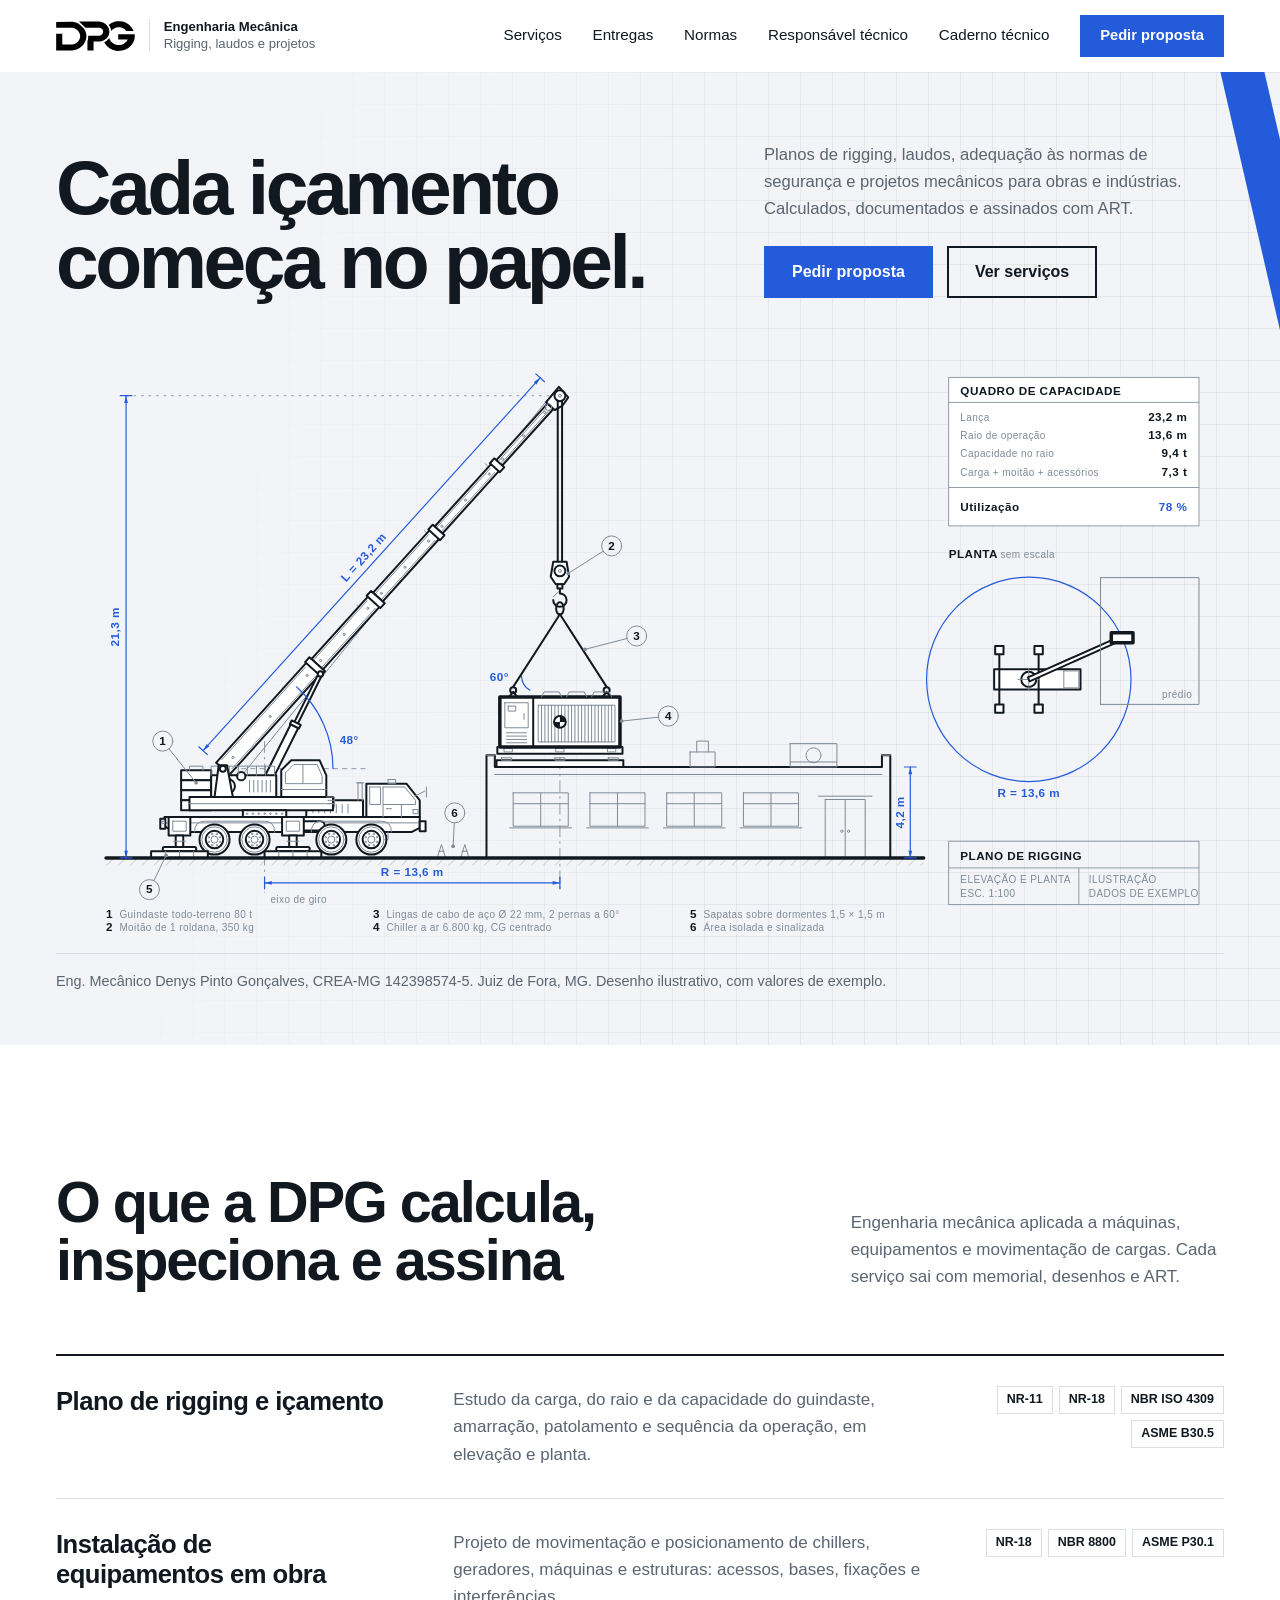
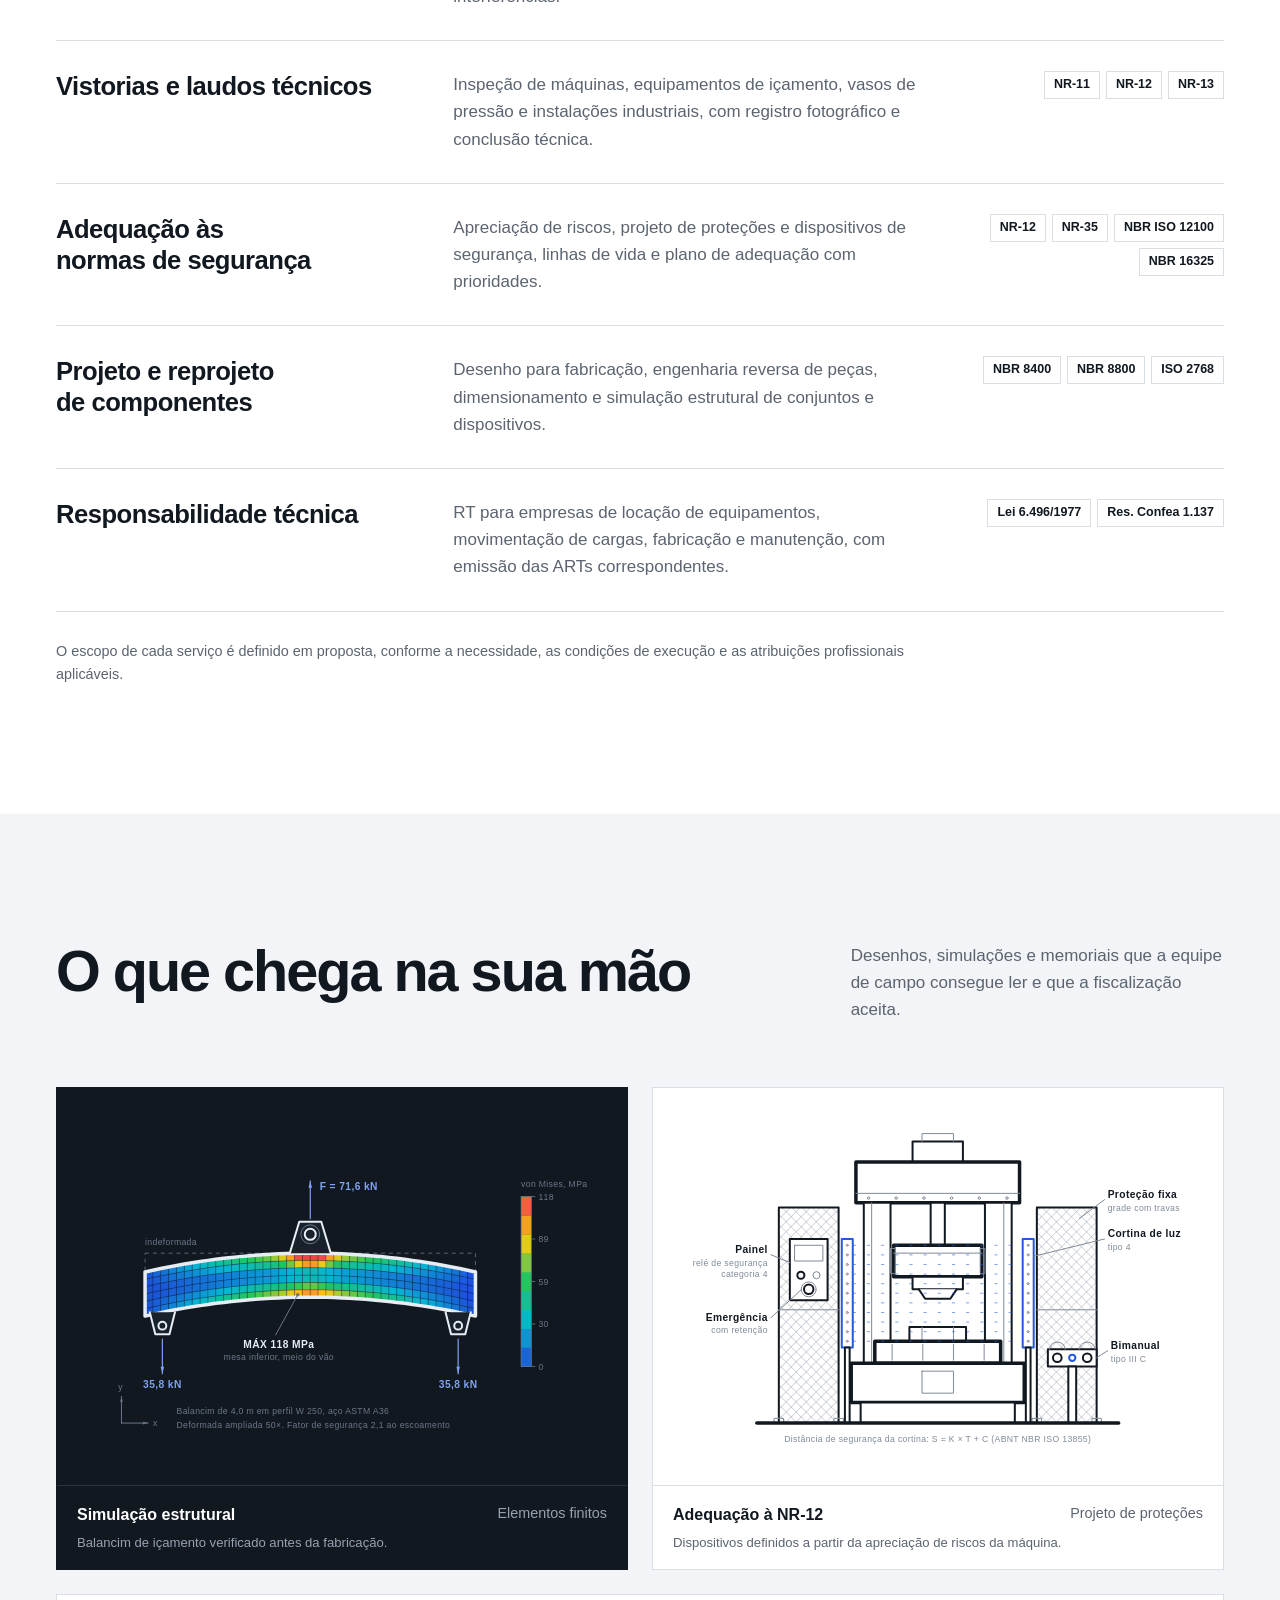
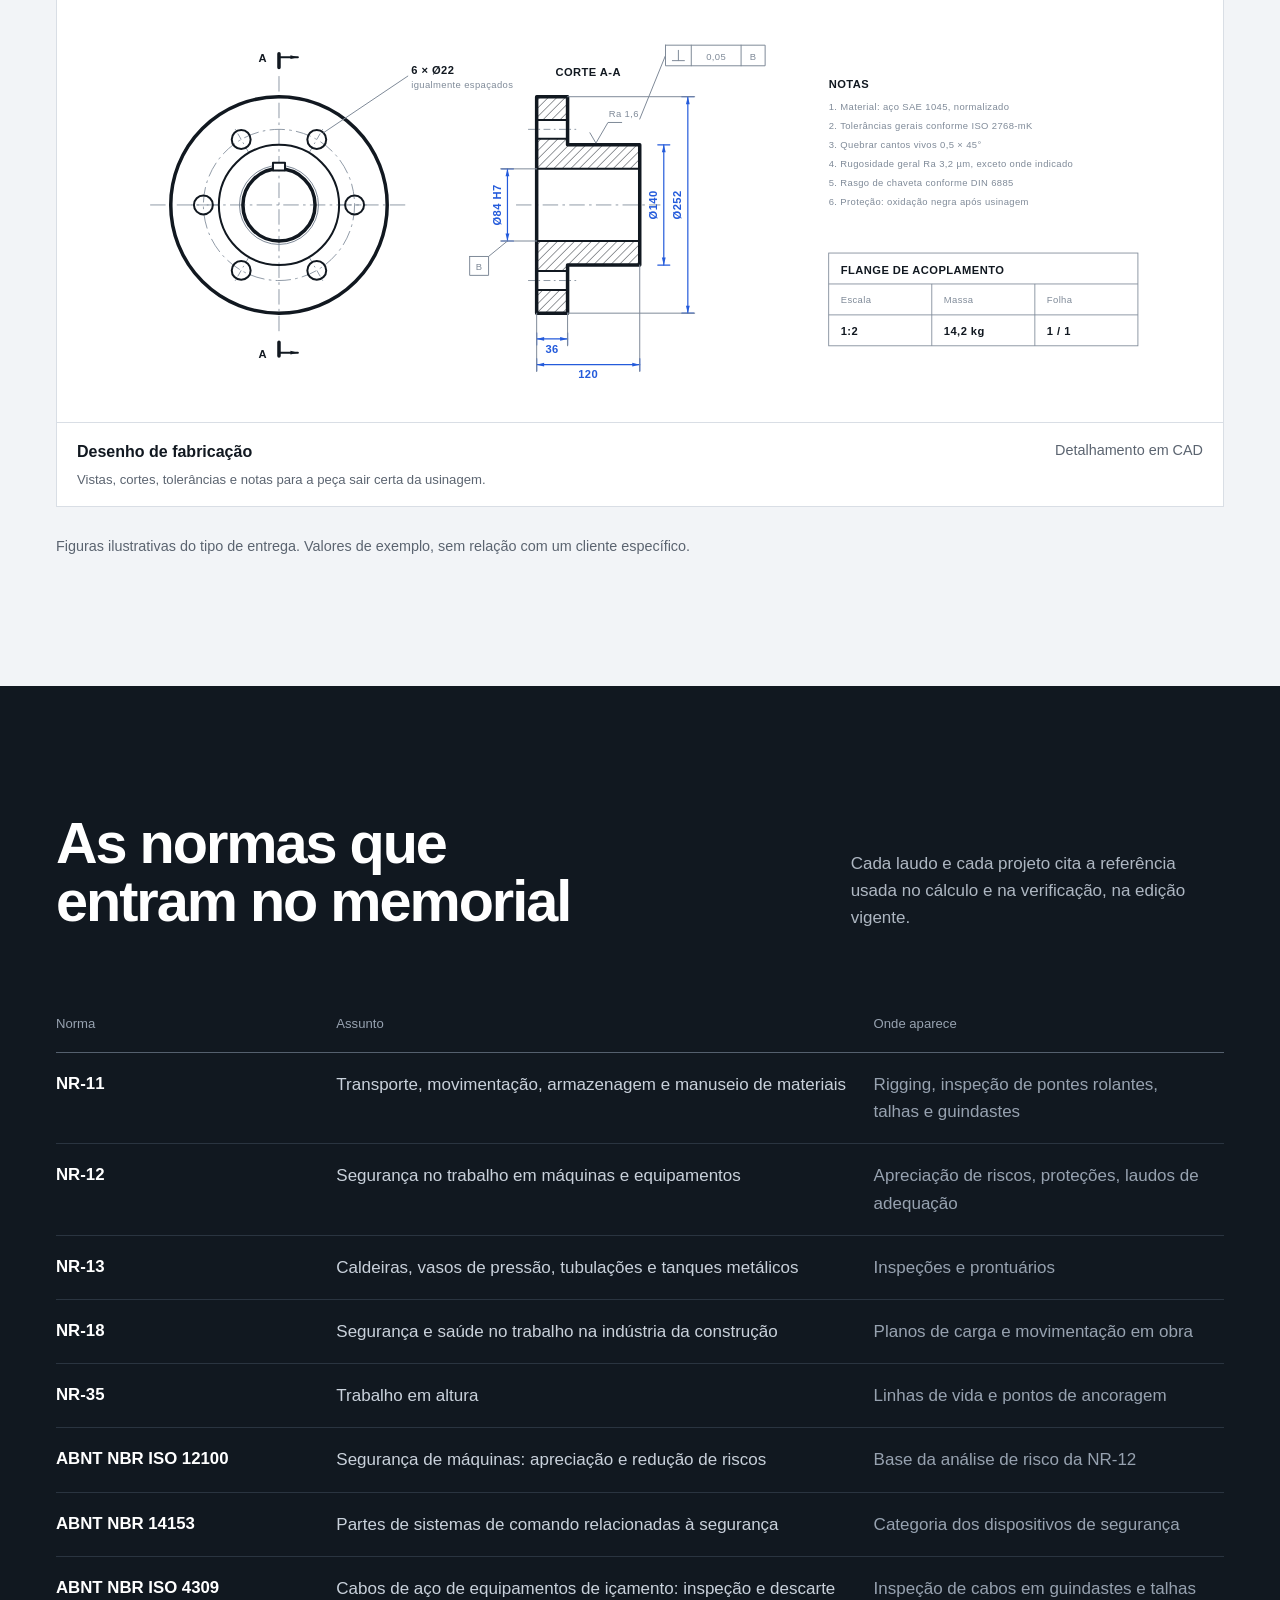
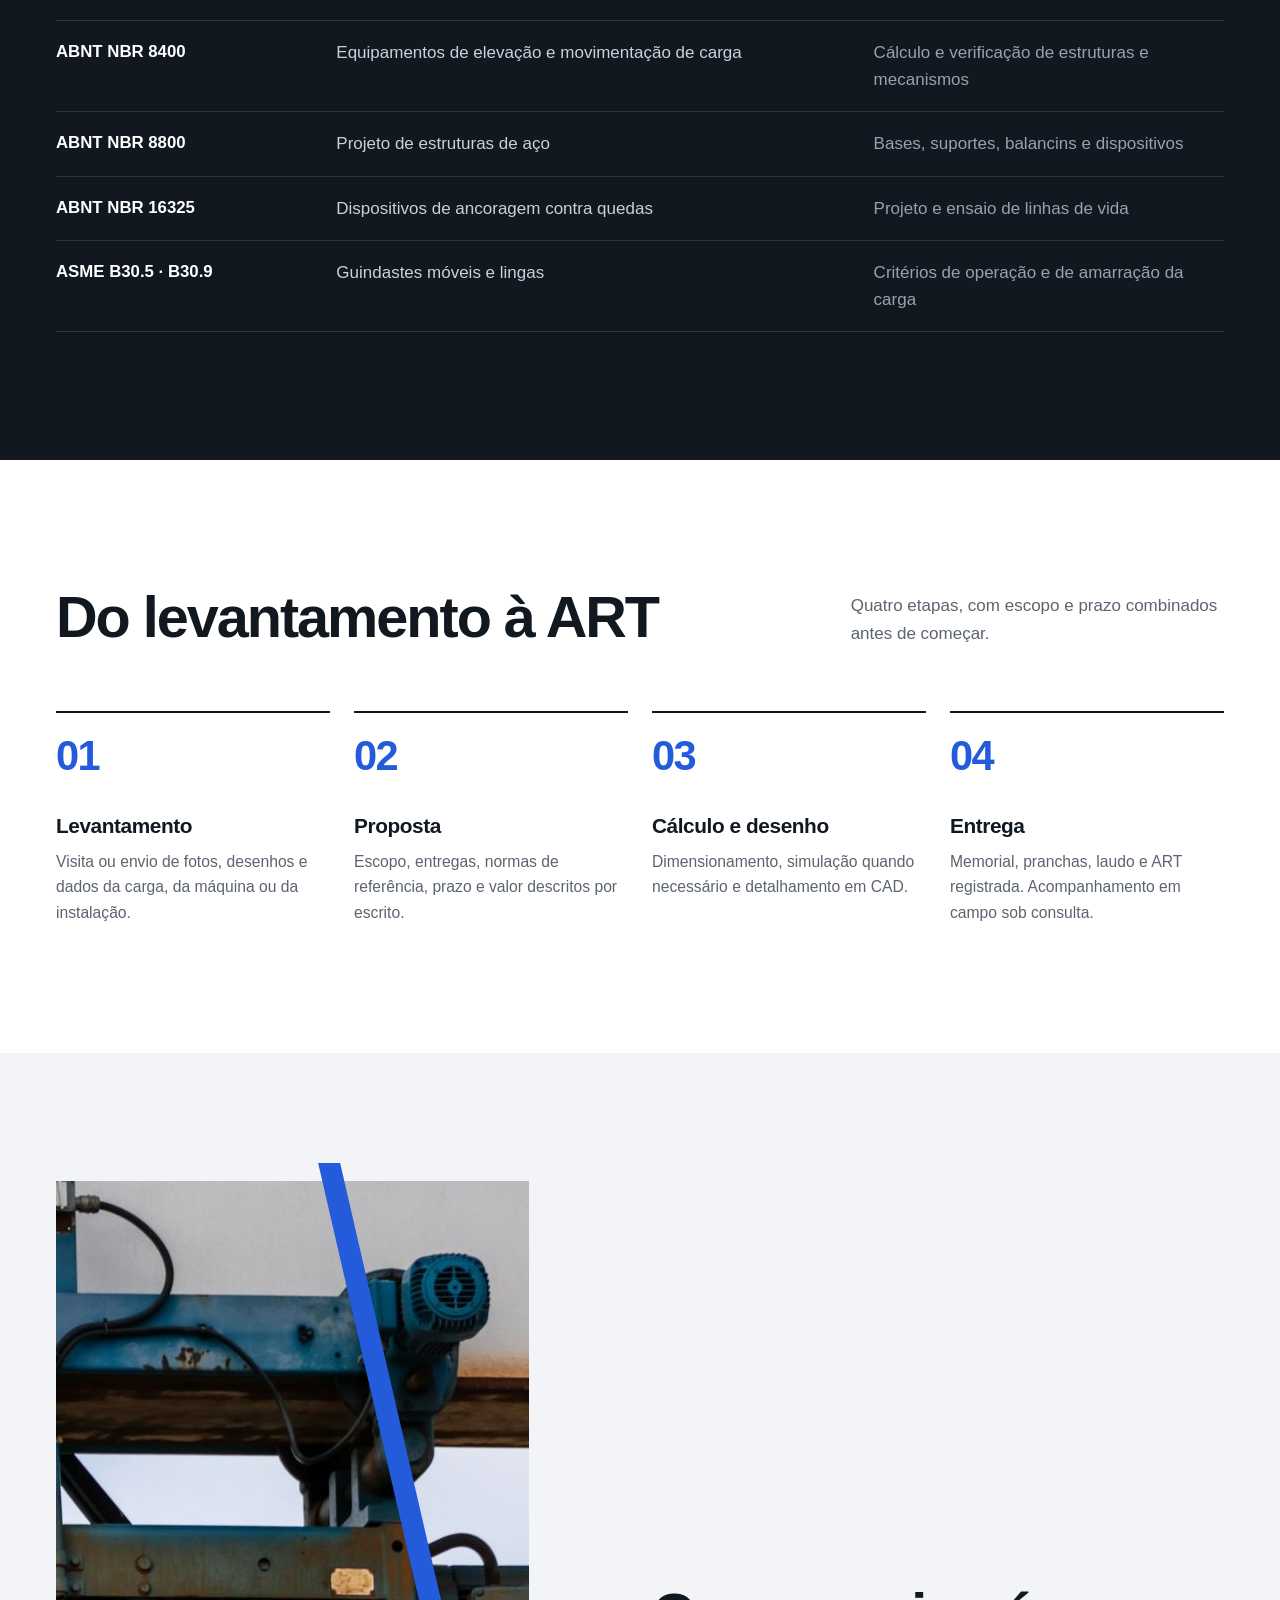
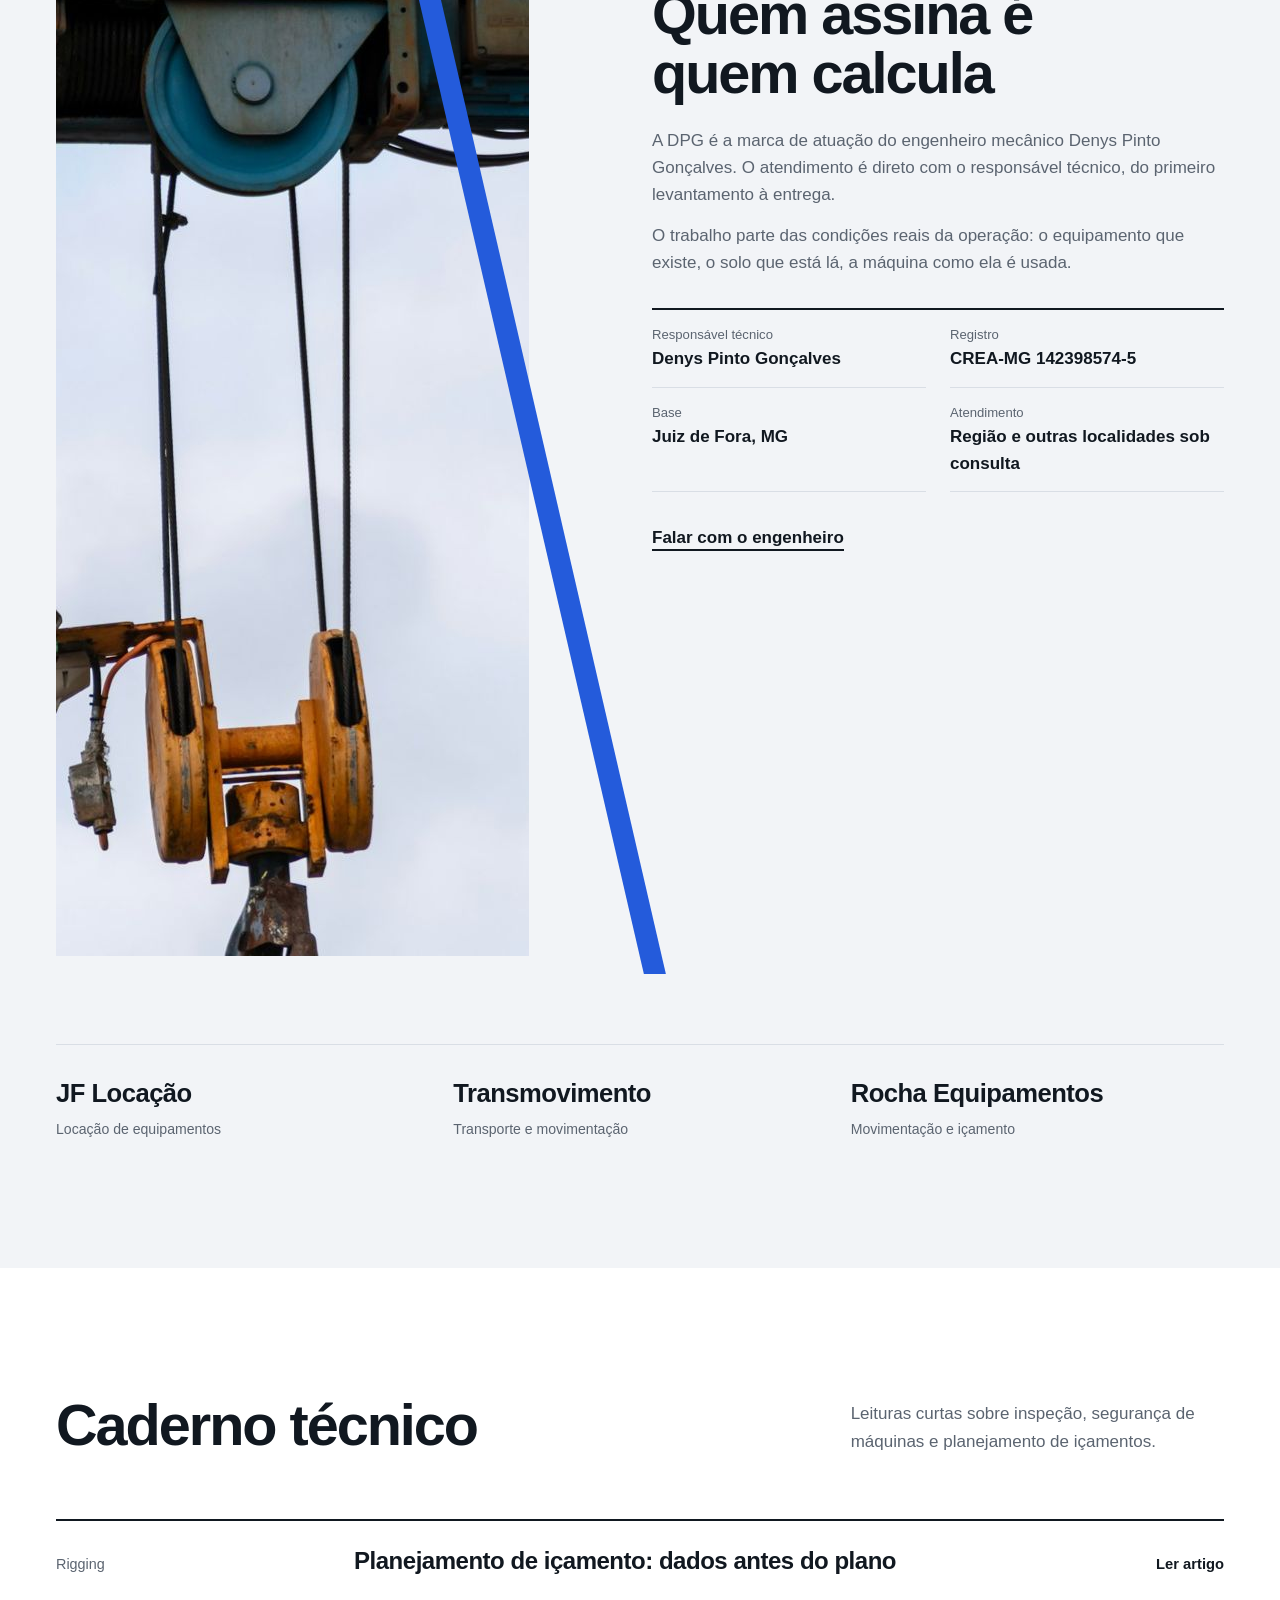
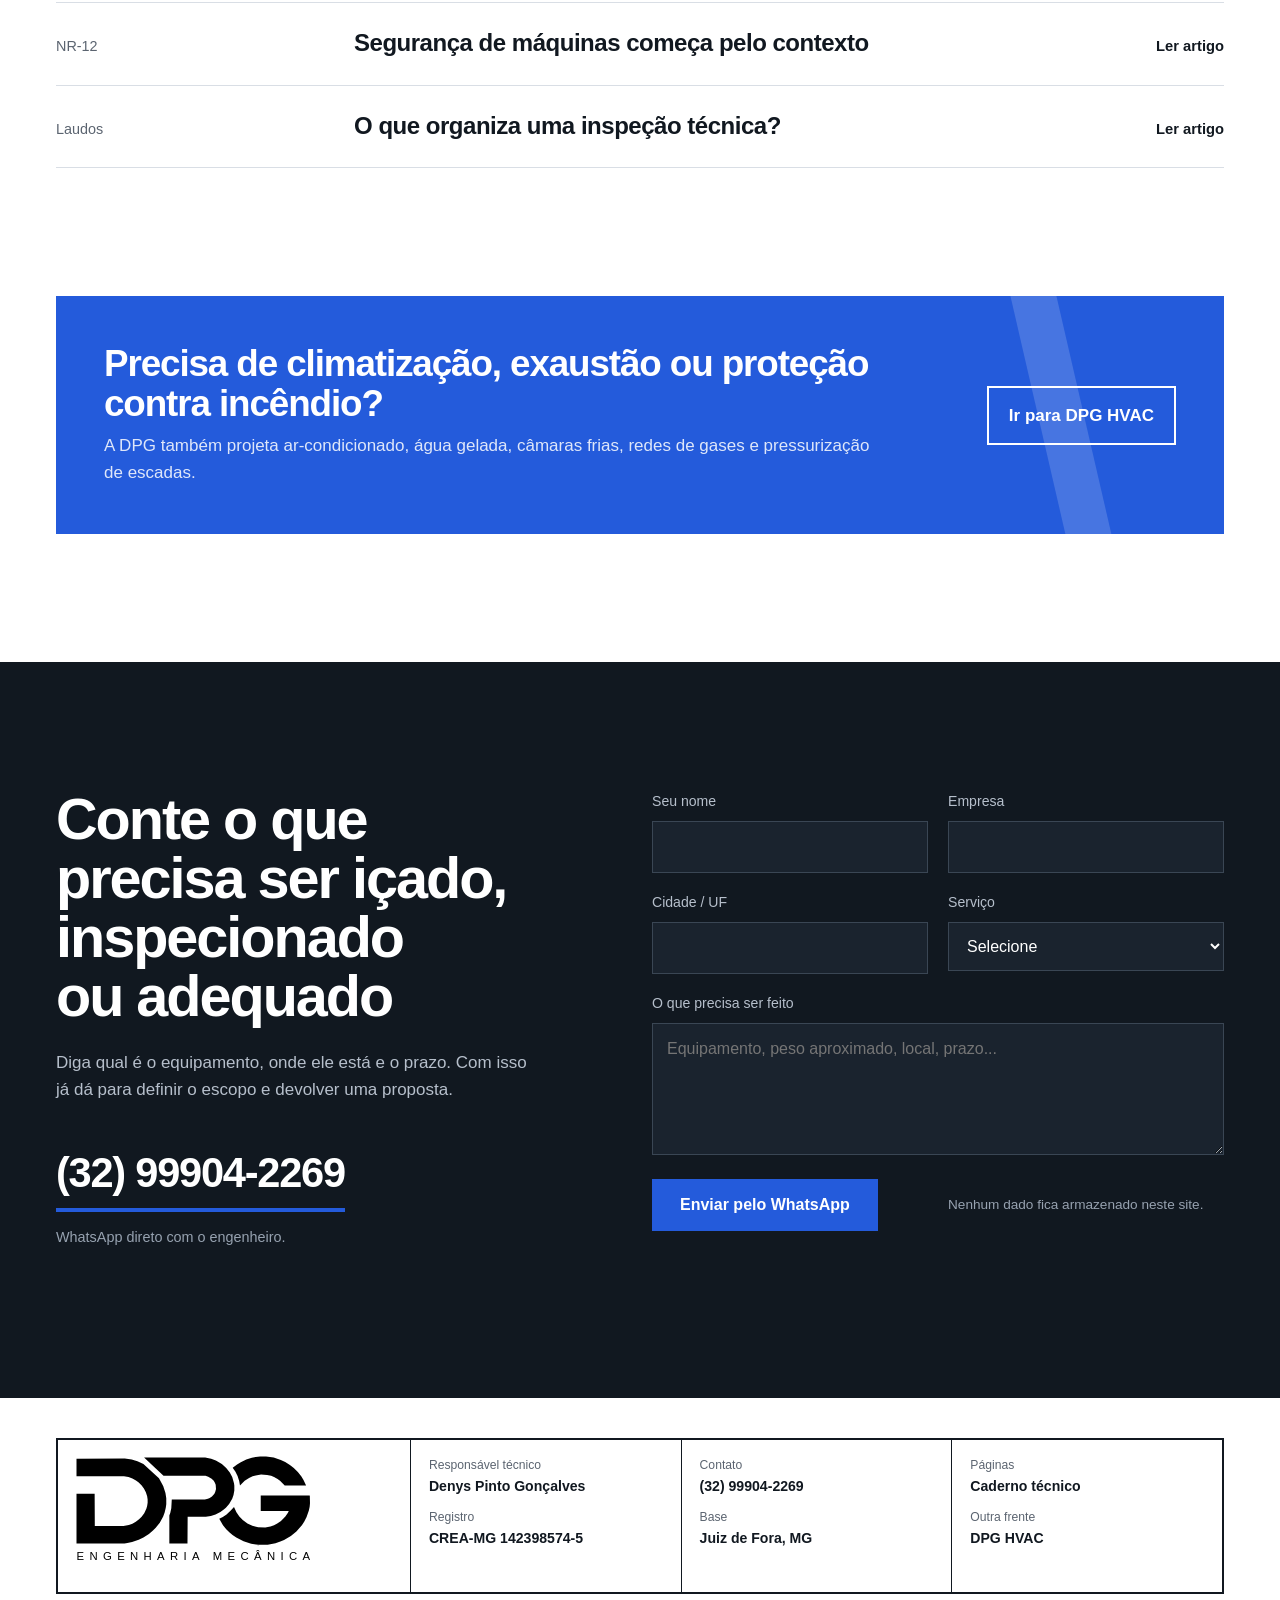
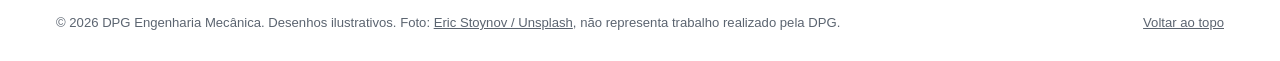
==== commit 5c982217: "Redesenha o site com a identidade DPG e desenhos técnicos animados - Nova página inicial: capa com p" ====
--- a/index.html
+++ b/index.html
@@ -1,182 +1,348 @@
 <!doctype html>
-<html lang="pt-BR">
+<html lang="pt-BR" class="sem-js">
 <head>
   <meta charset="utf-8">
   <meta name="viewport" content="width=device-width, initial-scale=1">
-  <meta name="theme-color" content="#10151a">
-  <meta name="description" content="DPG Engenharia Mecânica — projetos, inspeções, laudos técnicos, segurança de máquinas e planos de rigging. Juiz de Fora e região.">
+  <title>DPG Engenharia Mecânica | Plano de rigging, laudos e NR-12 em Juiz de Fora</title>
+  <meta name="description" content="Planos de rigging e içamento, vistorias e laudos de máquinas, adequação à NR-12, projetos mecânicos e responsabilidade técnica com ART. Engenheiro mecânico em Juiz de Fora/MG.">
+  <meta name="theme-color" content="#111820">
+  <link rel="canonical" href="https://muitozika12.github.io/site-consultoria/">
   <meta property="og:type" content="website">
   <meta property="og:locale" content="pt_BR">
-  <meta property="og:title" content="DPG Engenharia Mecânica | Engenharia para a operação real">
-  <meta property="og:description" content="Projetos, inspeções e soluções técnicas para máquinas, equipamentos e instalações industriais. Juiz de Fora e região.">
+  <meta property="og:title" content="DPG Engenharia Mecânica — rigging, laudos e segurança de máquinas">
+  <meta property="og:description" content="Planos de rigging, laudos técnicos, adequação às NRs e projetos mecânicos para obras e indústrias.">
   <meta property="og:url" content="https://muitozika12.github.io/site-consultoria/">
-  <meta property="og:image" content="https://images.unsplash.com/photo-1748347084012-075796185d56?auto=format&amp;fit=crop&amp;w=1600&amp;q=85">
-  <link rel="canonical" href="https://muitozika12.github.io/site-consultoria/">
+  <meta property="og:image" content="https://muitozika12.github.io/site-consultoria/assets/capa-social.png">
+  <meta name="twitter:card" content="summary_large_image">
   <link rel="icon" href="favicon.svg" type="image/svg+xml">
   <link rel="stylesheet" href="styles.css">
-  <title>DPG Engenharia Mecânica | Juiz de Fora - MG</title>
+  <!-- Marca a página como "com JavaScript" antes de pintar, para as animações não piscarem -->
+  <script>document.documentElement.className = "js";</script>
+  <!-- Dados estruturados para buscadores (Google): serviço profissional local -->
+  <script type="application/ld+json">
+  {
+    "@context": "https://schema.org",
+    "@type": "ProfessionalService",
+    "name": "DPG Engenharia Mecânica",
+    "description": "Planos de rigging, vistorias e laudos técnicos, adequação a normas de segurança, projetos mecânicos e responsabilidade técnica.",
+    "url": "https://muitozika12.github.io/site-consultoria/",
+    "telephone": "+55 32 99904-2269",
+    "address": { "@type": "PostalAddress", "addressLocality": "Juiz de Fora", "addressRegion": "MG", "addressCountry": "BR" },
+    "areaServed": "Juiz de Fora e região",
+    "founder": { "@type": "Person", "name": "Denys Pinto Gonçalves", "jobTitle": "Engenheiro Mecânico" }
+  }
+  </script>
 </head>
-<body class="home-page">
-  <a class="skip-link" href="#conteudo">Pular para o conteúdo</a>
-  <header class="site-header" id="inicio">
-    <div class="container header-inner">
-      <a class="brand" href="#inicio" aria-label="DPG Engenharia Mecânica — início">
-        <img src="logo.svg" alt="DPG Engenharia Mecânica" width="150" height="75">
+<body data-site="consultoria">
+  <a class="pular" href="#conteudo">Pular para o conteúdo</a>
+
+  <!-- ===================== CABEÇALHO ===================== -->
+  <header class="cabecalho">
+    <div class="caixa">
+      <a class="marca" href="#inicio" aria-label="DPG Engenharia Mecânica — início">
+        <img src="assets/dpg-monograma.svg" alt="DPG" width="79" height="30">
+        <span><strong>Engenharia Mecânica</strong>Rigging, laudos e projetos</span>
       </a>
-      <button class="menu-toggle" type="button" aria-label="Abrir menu" aria-expanded="false" aria-controls="main-nav">
-        <span></span><span></span>
-      </button>
-      <nav class="nav" id="main-nav" aria-label="Menu principal">
+      <button class="abre-menu" type="button" aria-label="Abrir menu" aria-expanded="false" aria-controls="menu"><span></span><span></span></button>
+      <nav class="menu" id="menu" aria-label="Navegação principal">
         <a href="#servicos">Serviços</a>
-        <a href="#clientes">Clientes</a>
-        <a href="#sobre">Sobre</a>
+        <a href="#pranchas">Entregas</a>
+        <a href="#normas">Normas</a>
+        <a href="#sobre">Responsável técnico</a>
         <a href="blog/index.html">Caderno técnico</a>
-        <a class="nav-contact" href="#contato">Fale com a DPG <span aria-hidden="true">↗</span></a>
+        <a class="botao" href="#contato">Pedir proposta</a>
       </nav>
     </div>
   </header>
 
   <main id="conteudo">
-    <section class="hero" aria-labelledby="hero-title">
-      <div class="hero-image" role="img" aria-label="Imagem ilustrativa de profissional em instalação industrial"></div>
-      <div class="hero-overlay"></div>
-      <div class="hero-grid-lines" aria-hidden="true"></div>
-      <div class="container hero-content">
-        <p class="eyebrow"><span></span> DPG ENGENHARIA MECÂNICA <b>·</b> JUIZ DE FORA / MG</p>
-        <h1 id="hero-title">Precisão para<br>o mundo <em>real.</em></h1>
-        <p class="hero-description">Projetos, inspeções e soluções técnicas para máquinas, equipamentos e instalações industriais.</p>
-        <div class="hero-actions">
-          <a class="button button-blue" href="#contato">Falar sobre uma demanda <span aria-hidden="true">↗</span></a>
-          <a class="hero-link" href="#servicos">Explorar serviços <span aria-hidden="true">↓</span></a>
-        </div>
-      </div>
-      <div class="hero-index" aria-hidden="true"><span>01</span> / 06</div>
-      <div class="hero-bottom">
-        <div class="container hero-bottom-inner">
-          <span>PROJETOS MECÂNICOS</span><i></i><span>INSPEÇÕES E LAUDOS</span><i></i><span>SEGURANÇA DE MÁQUINAS</span><i></i><span>RIGGING</span>
-        </div>
-      </div>
-    </section>
-
-    <section class="intro section" id="visao-geral">
-      <div class="container intro-grid">
-        <p class="section-kicker"><span>01</span> / A DPG</p>
-        <div class="intro-copy">
-          <h2>Engenharia próxima<br>da operação. <em>Clareza</em><br>em cada decisão.</h2>
-          <p>A DPG Engenharia Mecânica atende empresas que precisam avaliar condições técnicas, planejar intervenções e desenvolver soluções para máquinas, equipamentos e instalações. Cada serviço começa com o entendimento da necessidade e a definição objetiva do escopo.</p>
-          <a class="text-link" href="#sobre">Conheça a DPG <span aria-hidden="true">↗</span></a>
-        </div>
-      </div>
-      <span class="section-mark" aria-hidden="true">DPG / ENG.</span>
-    </section>
-
-    <section class="services section" id="servicos">
-      <div class="container">
-        <div class="section-head">
-          <div>
-            <p class="section-kicker"><span>02</span> / SERVIÇOS</p>
-            <h2>Conhecimento técnico.<br><em>Aplicação concreta.</em></h2>
+
+    <!-- ===================== CAPA ===================== -->
+    <section class="capa" id="inicio">
+      <div class="diagonal" aria-hidden="true"></div>
+      <div class="caixa">
+        <div class="capa-texto">
+          <h1>Cada içamento começa no papel.</h1>
+          <p>Planos de rigging, laudos, adequação às normas de segurança e projetos mecânicos para obras e indústrias. Calculados, documentados e assinados com ART.</p>
+          <div class="capa-acoes">
+            <a class="botao" href="#contato">Pedir proposta</a>
+            <a class="botao botao--fio" href="#servicos">Ver serviços</a>
           </div>
-          <p class="section-sidecopy">Atuação técnica para empresas, gestores de manutenção, obras e operações industriais.</p>
-        </div>
-        <div class="service-grid">
-          <a class="service-card" href="#contato">
-            <div class="service-photo"><img src="https://images.unsplash.com/photo-1748347084012-075796185d56?auto=format&amp;fit=crop&amp;w=1100&amp;q=85" alt="Profissional inspecionando equipamentos industriais com checklist" loading="lazy"><span class="service-num">01</span><span class="photo-label">INSPEÇÃO / REGISTRO</span></div>
-            <div class="service-info"><div><h3>Inspeções e laudos técnicos</h3><p>Avaliação das condições de máquinas, equipamentos e instalações, com registro técnico e recomendações compatíveis com o escopo.</p></div><span class="service-arrow" aria-hidden="true">↗</span></div>
-          </a>
-          <a class="service-card" href="#contato">
-            <div class="service-photo"><img src="https://images.unsplash.com/photo-1748347568194-c8cd8edd27da?auto=format&amp;fit=crop&amp;w=1100&amp;q=85" alt="Profissional trabalhando em equipamento de processo industrial" loading="lazy"><span class="service-num">02</span><span class="photo-label">MÁQUINAS / NR-12</span></div>
-            <div class="service-info"><div><h3>Segurança de máquinas · NR-12</h3><p>Apreciação de riscos, projetos de proteções e orientação técnica para adequações de máquinas e equipamentos.</p></div><span class="service-arrow" aria-hidden="true">↗</span></div>
-          </a>
-          <a class="service-card" href="#contato">
-            <div class="service-photo"><img src="https://images.unsplash.com/photo-1762608674180-2e6e19ffb614?auto=format&amp;fit=crop&amp;w=1100&amp;q=85" alt="Ponte rolante industrial com talha e gancho de elevação" loading="lazy"><span class="service-num">03</span><span class="photo-label">MOVIMENTAÇÃO / RIGGING</span></div>
-            <div class="service-info"><div><h3>Planos de rigging e içamento</h3><p>Estudos e documentação para operações de movimentação de cargas, conforme equipamentos e condições de execução.</p></div><span class="service-arrow" aria-hidden="true">↗</span></div>
-          </a>
-          <a class="service-card" href="#contato">
-            <div class="service-photo"><img src="https://images.unsplash.com/photo-1764115424769-ebdd2683d5a8?auto=format&amp;fit=crop&amp;w=1100&amp;q=85" alt="Oficina de fabricação mecânica com máquinas industriais" loading="lazy"><span class="service-num">04</span><span class="photo-label">PROJETO / DETALHAMENTO</span></div>
-            <div class="service-info"><div><h3>Projetos e detalhamento mecânico</h3><p>Desenvolvimento de desenhos técnicos e soluções mecânicas para fabricação, montagem ou melhoria de conjuntos.</p></div><span class="service-arrow" aria-hidden="true">↗</span></div>
-          </a>
-        </div>
-        <p class="service-footnote">Os serviços são definidos conforme a necessidade do cliente, as condições de execução e as atribuições profissionais aplicáveis.</p>
-      </div>
-    </section>
-
-    <section class="field section" aria-labelledby="field-title">
-      <div class="field-image"><img src="https://images.unsplash.com/photo-1761519609120-0f0a84a9932b?auto=format&amp;fit=crop&amp;w=1800&amp;q=85" alt="Interior de instalação industrial com ponte rolante" loading="lazy"><span class="field-image-tag">LEITURA DE CAMPO <i>·</i> 02</span></div>
-      <div class="field-copy">
-        <p class="section-kicker"><span>03</span> / ATUAÇÃO TÉCNICA</p>
-        <h2 id="field-title">Do levantamento<br>à <em>entrega.</em></h2>
-        <p>Uma boa solução considera o equipamento, o ambiente, a forma de utilização e a documentação disponível. A análise técnica precisa refletir as condições efetivamente verificadas.</p>
-        <ul><li>Entendimento da operação e da demanda</li><li>Definição de escopo e referências aplicáveis</li><li>Inspeção, análise ou desenvolvimento</li><li>Documentação técnica e orientação</li></ul>
-        <a class="text-link" href="#contato">Converse sobre sua necessidade <span aria-hidden="true">↗</span></a>
-      </div>
-    </section>
-
-    <section class="clients section" id="clientes">
-      <div class="container">
-        <p class="section-kicker"><span>04</span> / CLIENTES</p>
-        <div class="clients-head"><h2>Relações profissionais<br>com <em>responsabilidade.</em></h2><p>Experiência em demandas de locação de equipamentos, transporte e movimentação de cargas.</p></div>
-        <div class="client-list" aria-label="Empresas atendidas">
-          <div class="client-name"><span>JF</span><strong>LOCAÇÃO</strong><small>Locação de equipamentos</small></div>
-          <div class="client-name"><span>TRAN</span><strong>MOVIMENTO</strong><small>Transporte e equipamentos</small></div>
-          <div class="client-name"><span>ROCHA</span><strong>EQUIPAMENTOS</strong><small>Movimentação e içamento</small></div>
-        </div>
-        <p class="clients-note">Marcas apresentadas em texto para identificação das experiências profissionais. Logotipos e depoimentos dependem de autorização específica de cada empresa.</p>
-      </div>
-    </section>
-
-    <section class="about section" id="sobre">
-      <div class="container about-grid">
-        <div class="about-photo"><img src="https://images.unsplash.com/photo-1748256086767-8974ee677f77?auto=format&amp;fit=crop&amp;w=1200&amp;q=85" alt="Engenheiro realizando atividade técnica em sistema industrial" loading="lazy"><span class="about-photo-caption">DPG ENGENHARIA MECÂNICA / MG</span></div>
-        <div class="about-copy">
-          <p class="section-kicker"><span>05</span> / RESPONSÁVEL TÉCNICO</p>
-          <h2>Denys Pinto<br><em>Gonçalves.</em></h2>
-          <p class="about-role">Engenheiro Mecânico · CREA nº 142398574-5</p>
-          <p>A DPG é a marca de atuação profissional de Denys Pinto Gonçalves. O trabalho é conduzido com atenção às condições reais da operação, precisão na informação e clareza sobre o que foi contratado e entregue.</p>
-          <div class="about-meta"><div><span>BASE DE ATUAÇÃO</span><strong>Juiz de Fora · MG</strong></div><div><span>ATENDIMENTO</span><strong>Região e outras localidades sob consulta</strong></div></div>
-          <a class="text-link" href="#contato">Fale diretamente com o engenheiro <span aria-hidden="true">↗</span></a>
-        </div>
-      </div>
-    </section>
-
-    <section class="journal-teaser section" aria-labelledby="journal-title">
-      <div class="container journal-teaser-inner">
-        <div><p class="section-kicker"><span>06</span> / CADERNO TÉCNICO</p><h2 id="journal-title">Engenharia<br>em <em>contexto.</em></h2></div>
-        <div class="journal-teaser-copy"><p>Leituras objetivas sobre inspeções, segurança de máquinas e planejamento de içamentos — informação geral para apoiar conversas técnicas mais claras.</p><a class="button button-outline" href="blog/index.html">Acessar o caderno técnico <span aria-hidden="true">↗</span></a></div>
-      </div>
-    </section>
-
-    <section class="contact section" id="contato">
-      <div class="container contact-grid">
-        <div class="contact-copy">
-          <p class="section-kicker section-kicker-light"><span>07</span> / CONTATO</p>
-          <h2>Vamos conversar<br>sobre sua <em>demanda?</em></h2>
-          <p>Envie uma breve descrição do serviço. A DPG fará o primeiro alinhamento para entender o cenário e avaliar o escopo adequado.</p>
-          <a class="contact-phone" href="https://wa.me/5532999042269" target="_blank" rel="noopener noreferrer"><span class="whatsapp-mark" aria-hidden="true">W</span><span><small>WHATSAPP</small><strong>(32) 99904-2269</strong></span><b aria-hidden="true">↗</b></a>
-          <div class="contact-crea">Denys Pinto Gonçalves · CREA nº 142398574-5</div>
-        </div>
-        <form class="contact-form" id="contact-form">
-          <p class="form-overline">DPG / CONTATO DIRETO</p>
-          <h3>Conte o que sua empresa precisa.</h3>
-          <label>Seu nome<input name="nome" type="text" autocomplete="name" placeholder="Nome completo" required></label>
-          <label>Empresa<input name="empresa" type="text" autocomplete="organization" placeholder="Nome da empresa"></label>
-          <div class="form-row">
-            <label>Cidade / Estado<input name="cidade" type="text" placeholder="Ex.: Juiz de Fora / MG" required></label>
-            <label>Serviço<select name="servico" required><option value="" disabled selected>Selecione</option><option>Inspeção e laudo técnico</option><option>Segurança de máquinas / NR-12</option><option>Plano de rigging / içamento</option><option>Projeto mecânico</option><option>Consultoria técnica</option><option>Outra demanda</option></select></label>
+        </div>
+
+        <!-- Desenho da capa: plano de rigging (elevação + planta).
+             O SVG entre os marcadores DESENHO:capa é gerado por ferramentas/gerar_rigging.py;
+             para alterar o desenho, edite o script e rode-o de novo (ver README). -->
+        <figure class="desenho desenho--capa" aria-label="Ilustração de um plano de rigging: guindaste içando um equipamento para a cobertura de um prédio, com raio, comprimento de lança e ângulos cotados.">
+          <!-- DESENHO:capa -->
+<svg viewBox="0 0 1400 700" aria-hidden="true">
+<defs><pattern id="solo" width="10" height="10" patternUnits="userSpaceOnUse" patternTransform="rotate(45)"><line x1="0" y1="0" x2="0" y2="10" stroke="#8A94A1" stroke-width="1"/></pattern></defs>
+<g class="tarde"><rect fill="url(#solo)" opacity=".8" x="60" y="611" width="980" height="8"/><line class="fino" stroke-dasharray="14 5 3 5" x1="250" y1="470" x2="250" y2="652"/><line class="fino" stroke-dasharray="14 5 3 5" x1="604" y1="490" x2="604" y2="652"/><line class="fino" stroke-dasharray="6 5" x1="200" y1="503" x2="372" y2="503"/><line class="fino" stroke-dasharray="3 6" x1="84" y1="56" x2="592" y2="56"/></g>
+<g class="tinta"><path d="M516 610 V487 H526 V501 H990 V487 H1000 V610"/><line class="fino" x1="516" y1="487" x2="526" y2="487"/><line class="fino" x1="990" y1="487" x2="1000" y2="487"/><line class="fino" x1="526" y1="510" x2="990" y2="510"/><rect class="fino" x="548" y="532" width="66" height="40"/><line class="fino" x1="581" y1="532" x2="581" y2="572"/><line class="fino" x1="548" y1="545" x2="614" y2="545"/><line class="fino" x1="544" y1="574" x2="618" y2="574"/><rect class="fino" x="640" y="532" width="66" height="40"/><line class="fino" x1="673" y1="532" x2="673" y2="572"/><line class="fino" x1="640" y1="545" x2="706" y2="545"/><line class="fino" x1="636" y1="574" x2="710" y2="574"/><rect class="fino" x="732" y="532" width="66" height="40"/><line class="fino" x1="765" y1="532" x2="765" y2="572"/><line class="fino" x1="732" y1="545" x2="798" y2="545"/><line class="fino" x1="728" y1="574" x2="802" y2="574"/><rect class="fino" x="824" y="532" width="66" height="40"/><line class="fino" x1="857" y1="532" x2="857" y2="572"/><line class="fino" x1="824" y1="545" x2="890" y2="545"/><line class="fino" x1="820" y1="574" x2="894" y2="574"/><rect class="fino" x="922" y="540" width="48" height="70"/><line class="fino" x1="946" y1="540" x2="946" y2="610"/><circle class="fino" cx="942" cy="578" r="1.4"/><circle class="fino" cx="950" cy="578" r="1.4"/><path class="fino" d="M914 536 H978"/><rect class="fino" x="880" y="473" width="56" height="28"/><circle class="fino" cx="908" cy="487" r="9"/><line class="fino" x1="880" y1="495" x2="936" y2="495"/><rect class="fino" x="760" y="483" width="30" height="18"/><path class="fino" d="M768 483 V470 H782 V483"/><rect class="corpo" x="528" y="493" width="152" height="8"/><rect class="fino" x="534" y="490" width="12" height="3"/><rect class="fino" x="598" y="490" width="12" height="3"/><rect class="fino" x="662" y="490" width="12" height="3"/><path class="fino" d="M457 610 L462 594 L467 610 M454 610 H470 M459 602 H465"/><path class="fino" d="M485 610 L490 594 L495 610 M482 610 H498 M487 602 H493"/><path class="corpo" d="M130 561 L436 561 L436 574 L426 579 L142 579 L130 572 Z"/><line class="fino" x1="130" y1="568" x2="436" y2="568"/><rect class="corpo" x="125" y="563" width="6" height="12"/><rect class="fino" x="127" y="566" width="3" height="3"/><rect class="corpo" x="436" y="566" width="7" height="12"/><rect class="corpo" x="300" y="541" width="68" height="20"/><line class="fino" x1="308" y1="546" x2="308" y2="556"/><line class="fino" x1="315" y1="546" x2="315" y2="556"/><line class="fino" x1="322" y1="546" x2="322" y2="556"/><line class="fino" x1="329" y1="546" x2="329" y2="556"/><line class="fino" x1="336" y1="546" x2="336" y2="556"/><line class="fino" x1="343" y1="546" x2="343" y2="556"/><line class="fino" x1="350" y1="546" x2="350" y2="556"/><path class="fino" d="M362 541 V520 H367 V541"/><line class="fino" x1="360" y1="520" x2="369" y2="520"/><rect class="corpo" x="292" y="566" width="30" height="11" rx="5"/><path class="corpo" d="M372 561 V521 H420 L436 541 V561 Z"/><path class="fino" d="M392 525 H418 L431 541 V546 H392 Z"/><rect class="fino" x="376" y="525" width="13" height="21"/><path class="fino" d="M392 546 V561 M414 546 V561"/><line class="fino" x1="396" y1="551" x2="402" y2="551"/><path class="fino" d="M430 536 L442 530 M444 525 V537"/><rect class="fino" x="398" y="516" width="9" height="5"/><rect class="fino" x="428" y="552" width="6" height="5"/><path class="fino" d="M384 579 V588 H398 V579 M384 584 H398"/><circle class="corpo" cx="190" cy="588" r="18"/><circle class="fino" cx="190" cy="588" r="15.2"/><circle cx="190" cy="588" r="10.5"/><circle class="fino" cx="190" cy="588" r="4.2"/><circle class="fino" cx="196.7" cy="590.8" r="0.9"/><circle class="fino" cx="192.8" cy="594.7" r="0.9"/><circle class="fino" cx="187.2" cy="594.7" r="0.9"/><circle class="fino" cx="183.3" cy="590.8" r="0.9"/><circle class="fino" cx="183.3" cy="585.2" r="0.9"/><circle class="fino" cx="187.2" cy="581.3" r="0.9"/><circle class="fino" cx="192.8" cy="581.3" r="0.9"/><circle class="fino" cx="196.7" cy="585.2" r="0.9"/><circle class="corpo" cx="238" cy="588" r="18"/><circle class="fino" cx="238" cy="588" r="15.2"/><circle cx="238" cy="588" r="10.5"/><circle class="fino" cx="238" cy="588" r="4.2"/><circle class="fino" cx="244.7" cy="590.8" r="0.9"/><circle class="fino" cx="240.8" cy="594.7" r="0.9"/><circle class="fino" cx="235.2" cy="594.7" r="0.9"/><circle class="fino" cx="231.3" cy="590.8" r="0.9"/><circle class="fino" cx="231.3" cy="585.2" r="0.9"/><circle class="fino" cx="235.2" cy="581.3" r="0.9"/><circle class="fino" cx="240.8" cy="581.3" r="0.9"/><circle class="fino" cx="244.7" cy="585.2" r="0.9"/><circle class="corpo" cx="330" cy="588" r="18"/><circle class="fino" cx="330" cy="588" r="15.2"/><circle cx="330" cy="588" r="10.5"/><circle class="fino" cx="330" cy="588" r="4.2"/><circle class="fino" cx="336.7" cy="590.8" r="0.9"/><circle class="fino" cx="332.8" cy="594.7" r="0.9"/><circle class="fino" cx="327.2" cy="594.7" r="0.9"/><circle class="fino" cx="323.3" cy="590.8" r="0.9"/><circle class="fino" cx="323.3" cy="585.2" r="0.9"/><circle class="fino" cx="327.2" cy="581.3" r="0.9"/><circle class="fino" cx="332.8" cy="581.3" r="0.9"/><circle class="fino" cx="336.7" cy="585.2" r="0.9"/><circle class="corpo" cx="378" cy="588" r="18"/><circle class="fino" cx="378" cy="588" r="15.2"/><circle cx="378" cy="588" r="10.5"/><circle class="fino" cx="378" cy="588" r="4.2"/><circle class="fino" cx="384.7" cy="590.8" r="0.9"/><circle class="fino" cx="380.8" cy="594.7" r="0.9"/><circle class="fino" cx="375.2" cy="594.7" r="0.9"/><circle class="fino" cx="371.3" cy="590.8" r="0.9"/><circle class="fino" cx="371.3" cy="585.2" r="0.9"/><circle class="fino" cx="375.2" cy="581.3" r="0.9"/><circle class="fino" cx="380.8" cy="581.3" r="0.9"/><circle class="fino" cx="384.7" cy="585.2" r="0.9"/><path class="fino" d="M166 579 Q166 566 178 566 H250 Q262 566 262 579"/><path class="fino" d="M306 579 Q306 566 318 566 H390 Q402 566 402 579"/><rect class="corpo" x="135" y="561" width="26" height="22"/><rect class="fino" x="140" y="566" width="16" height="12"/><rect class="corpo" x="143.5" y="583" width="9" height="14"/><line class="fino" x1="141" y1="590" x2="155" y2="590"/><rect class="corpo" x="128" y="597" width="40" height="5" rx="2"/><rect class="corpo" x="114" y="602" width="68" height="8"/><line class="fino" x1="131" y1="602" x2="131" y2="610"/><line class="fino" x1="148" y1="602" x2="148" y2="610"/><line class="fino" x1="165" y1="602" x2="165" y2="610"/><rect class="corpo" x="271" y="561" width="26" height="22"/><rect class="fino" x="276" y="566" width="16" height="12"/><rect class="corpo" x="279.5" y="583" width="9" height="14"/><line class="fino" x1="277" y1="590" x2="291" y2="590"/><rect class="corpo" x="264" y="597" width="40" height="5" rx="2"/><rect class="corpo" x="250" y="602" width="68" height="8"/><line class="fino" x1="267" y1="602" x2="267" y2="610"/><line class="fino" x1="284" y1="602" x2="284" y2="610"/><line class="fino" x1="301" y1="602" x2="301" y2="610"/><line class="fino" x1="222" y1="512" x2="597.7" y2="50.3"/><line class="fino" x1="271.9" y1="405.6" x2="276.3" y2="409.6"/><line class="fino" x1="360.8" y1="307.2" x2="365.2" y2="311.2"/><line class="fino" x1="441.6" y1="217.8" x2="446" y2="221.8"/><line class="fino" x1="514.3" y1="137.4" x2="518.7" y2="141.4"/><path class="corpo" d="M526.7 148.6 L601.5 65.9 L594.4 59.5 L519.7 142.2 Z"/><path class="corpo" d="M597.5 72.9 L602.8 67.1 L593.1 58.3 L587.9 64.2 Z"/><line class="fino" x1="526.5" y1="138.6" x2="588.3" y2="70.2"/><line class="fino" x1="529.6" y1="141.5" x2="591.5" y2="73.1"/><circle class="fino" cx="535.3" cy="132" r="1.3"/><circle class="fino" cx="560.6" cy="104.1" r="1.3"/><circle class="fino" cx="585.8" cy="76.1" r="1.3"/><path class="corpo" d="M455.1 230.1 L535.9 140.7 L526.6 132.3 L445.8 221.7 Z"/><path class="corpo" d="M532 147.6 L537.2 141.8 L525.3 131.1 L520.1 136.9 Z"/><line class="fino" x1="452.6" y1="218" x2="520.5" y2="143"/><line class="fino" x1="458" y1="222.9" x2="525.9" y2="147.8"/><circle class="fino" cx="462.6" cy="212.5" r="1.3"/><circle class="fino" cx="490.9" cy="181.2" r="1.3"/><circle class="fino" cx="519.2" cy="149.9" r="1.3"/><path class="corpo" d="M383.5 311.5 L464.3 222.1 L452.8 211.7 L372 301.1 Z"/><path class="corpo" d="M460.4 229.1 L465.6 223.3 L451.5 210.6 L446.3 216.4 Z"/><line class="fino" x1="378.8" y1="297.5" x2="446.7" y2="222.4"/><line class="fino" x1="386.4" y1="304.4" x2="454.3" y2="229.3"/><circle class="fino" cx="389.9" cy="292.9" r="1.3"/><circle class="fino" cx="418.2" cy="261.6" r="1.3"/><circle class="fino" cx="446.4" cy="230.3" r="1.3"/><path class="corpo" d="M311.9 393 L392.7 303.6 L379 291.2 L298.2 380.6 Z"/><path class="corpo" d="M388.7 310.6 L394 304.8 L377.7 290 L372.4 295.8 Z"/><line class="fino" x1="305" y1="377" x2="372.8" y2="301.9"/><line class="fino" x1="314.8" y1="385.9" x2="382.7" y2="310.8"/><circle class="fino" cx="317.2" cy="373.4" r="1.3"/><circle class="fino" cx="345.4" cy="342.1" r="1.3"/><circle class="fino" cx="373.7" cy="310.8" r="1.3"/><path class="corpo" d="M208 510.2 L321.1 385 L305.1 370.6 L192 495.8 Z"/><path class="corpo" d="M317.1 392 L322.4 386.2 L303.8 369.5 L298.6 375.3 Z"/><line class="fino" x1="198.8" y1="492.2" x2="299" y2="381.3"/><line class="fino" x1="210.9" y1="503.1" x2="311.1" y2="392.2"/><circle class="fino" cx="212.1" cy="489.6" r="1.3"/><circle class="fino" cx="256.6" cy="440.4" r="1.3"/><circle class="fino" cx="301" cy="391.2" r="1.3"/><path class="corpo" d="M587.5 63.8 L602.8 45.4 L614 58 L607 68 L597.9 73.2 Z"/><circle cx="604" cy="56" r="6.5"/><circle class="fino" cx="604" cy="56" r="1.8"/><circle class="fino" cx="590.3" cy="69.6" r="4"/><path class="corpo" d="M287.1 454.6 L319 390.5 L315 388.5 L283 452.6 Z"/><path class="corpo" d="M250.5 534.2 L291.7 451.6 L282.7 447.1 L241.5 529.8 Z"/><path class="corpo" d="M291.1 454.9 L293.3 450.6 L282.5 445.2 L280.4 449.5 Z"/><circle class="corpo" cx="317" cy="389.5" r="3.2"/><rect class="corpo" x="150" y="505" width="36" height="12"/><rect class="corpo" x="150" y="517" width="36" height="12"/><rect class="corpo" x="150" y="529" width="36" height="12"/><rect class="corpo" x="150" y="541" width="36" height="12"/><path class="fino" d="M160 505 V500 H176 V505"/><rect class="corpo" x="186" y="511" width="78" height="26"/><line class="fino" x1="232" y1="517" x2="232" y2="531"/><line class="fino" x1="237" y1="517" x2="237" y2="531"/><line class="fino" x1="242" y1="517" x2="242" y2="531"/><line class="fino" x1="247" y1="517" x2="247" y2="531"/><line class="fino" x1="252" y1="517" x2="252" y2="531"/><line class="fino" x1="257" y1="517" x2="257" y2="531"/><circle class="corpo" cx="206" cy="524" r="8.5"/><circle class="fino" cx="206" cy="524" r="3"/><circle class="corpo" cx="222" cy="512" r="5"/><path class="fino" d="M186 511 V500 H262 V511"/><line class="fino" x1="196.9" y1="500" x2="196.9" y2="511"/><line class="fino" x1="207.7" y1="500" x2="207.7" y2="511"/><line class="fino" x1="218.6" y1="500" x2="218.6" y2="511"/><line class="fino" x1="229.4" y1="500" x2="229.4" y2="511"/><line class="fino" x1="240.3" y1="500" x2="240.3" y2="511"/><line class="fino" x1="251.1" y1="500" x2="251.1" y2="511"/><rect class="corpo" x="160" y="537" width="172" height="16"/><line class="fino" x1="160" y1="545" x2="332" y2="545"/><rect class="corpo" x="224" y="553" width="52" height="8"/><circle class="fino" cx="229" cy="557" r="0.9"/><circle class="fino" cx="236" cy="557" r="0.9"/><circle class="fino" cx="243" cy="557" r="0.9"/><circle class="fino" cx="250" cy="557" r="0.9"/><circle class="fino" cx="257" cy="557" r="0.9"/><circle class="fino" cx="264" cy="557" r="0.9"/><circle class="fino" cx="271" cy="557" r="0.9"/><path class="corpo" d="M190 537 L195 499 L205 499 L212 537 Z"/><circle cx="200" cy="503" r="3.6"/><path class="corpo" d="M270 537 V505 L282 493 H316 L324 511 V537 Z"/><path class="fino" d="M275 508 L285 498 H313 L319 512 V521 H275 Z"/><line class="fino" x1="296" y1="498" x2="296" y2="521"/><line class="fino" x1="270" y1="528" x2="324" y2="528"/><path class="fino" d="M324 537 H334 V549 M326 541 H334 M326 545 H334"/><line class="cabo" x1="601.4" y1="63" x2="601.4" y2="255"/><line class="cabo" x1="606.6" y1="63" x2="606.6" y2="255"/><g class="icada"><path class="corpo" d="M596 255 L612 255 L615 273 L609 282 L599 282 L593 273 Z"/><circle cx="604" cy="266" r="6.5"/><circle class="fino" cx="604" cy="266" r="1.8"/><rect class="corpo" x="601" y="282" width="6" height="5"/><path d="M604 287 V293 a8 8 0 1 1 -8 8"/><line class="fino" x1="596" y1="297" x2="602.5" y2="291"/><ellipse cx="604" cy="311" rx="4.5" ry="7.5"/><line x1="604" y1="318" x2="548" y2="405"/><circle cx="548" cy="409" r="3.6"/><path d="M543 417 L548 411 L553 417"/><line x1="604" y1="318" x2="660" y2="405"/><circle cx="660" cy="409" r="3.6"/><path d="M655 417 L660 411 L665 417"/><rect class="corpo" x="529" y="477" width="150" height="8"/><rect class="fino" x="537" y="479" width="10" height="4"/><rect class="fino" x="599" y="479" width="10" height="4"/><rect class="fino" x="661" y="479" width="10" height="4"/><rect class="corpo grosso" x="532" y="417" width="144" height="60"/><line x1="572" y1="417" x2="572" y2="477"/><rect class="fino" x="538" y="424" width="28" height="30"/><line class="fino" x1="561" y1="437" x2="561" y2="444"/><rect class="fino" x="542" y="428" width="9" height="6"/><line class="fino" x1="540" y1="460" x2="564" y2="460"/><line class="fino" x1="540" y1="464" x2="564" y2="464"/><line class="fino" x1="540" y1="468" x2="564" y2="468"/><line class="fino" x1="540" y1="472" x2="564" y2="472"/><rect class="fino" x="578" y="427" width="92" height="44"/><line class="fino" x1="582" y1="427" x2="582" y2="471"/><line class="fino" x1="586" y1="427" x2="586" y2="471"/><line class="fino" x1="590" y1="427" x2="590" y2="471"/><line class="fino" x1="594" y1="427" x2="594" y2="471"/><line class="fino" x1="598" y1="427" x2="598" y2="471"/><line class="fino" x1="602" y1="427" x2="602" y2="471"/><line class="fino" x1="606" y1="427" x2="606" y2="471"/><line class="fino" x1="610" y1="427" x2="610" y2="471"/><line class="fino" x1="614" y1="427" x2="614" y2="471"/><line class="fino" x1="618" y1="427" x2="618" y2="471"/><line class="fino" x1="622" y1="427" x2="622" y2="471"/><line class="fino" x1="626" y1="427" x2="626" y2="471"/><line class="fino" x1="630" y1="427" x2="630" y2="471"/><line class="fino" x1="634" y1="427" x2="634" y2="471"/><line class="fino" x1="638" y1="427" x2="638" y2="471"/><line class="fino" x1="642" y1="427" x2="642" y2="471"/><line class="fino" x1="646" y1="427" x2="646" y2="471"/><line class="fino" x1="650" y1="427" x2="650" y2="471"/><line class="fino" x1="654" y1="427" x2="654" y2="471"/><line class="fino" x1="658" y1="427" x2="658" y2="471"/><line class="fino" x1="662" y1="427" x2="662" y2="471"/><line class="fino" x1="666" y1="427" x2="666" y2="471"/><path class="fino" d="M582 417 L585 411 H603 L606 417"/><path class="fino" d="M612 417 L615 411 H633 L636 417"/><path class="fino" d="M642 417 L645 411 H663 L666 417"/><circle class="corpo" cx="604" cy="447" r="7"/><path class="cheio" d="M604 447 L604 440 A7 7 0 0 1 611 447 Z M604 447 L604 454 A7 7 0 0 1 597 447 Z"/></g><line class="grosso" x1="60" y1="610" x2="1040" y2="610"/><line class="cota" x1="250" y1="640" x2="604" y2="640"/><line class="cota" x1="250" y1="633" x2="250" y2="647"/><line class="cota" x1="604" y1="633" x2="604" y2="647"/><line class="cota" x1="176.3" y1="481.5" x2="580.3" y2="34.5"/><line class="cota" x1="171.1" y1="476.8" x2="181.5" y2="486.2"/><line class="cota" x1="575.1" y1="29.8" x2="585.5" y2="39.2"/><line class="cota" x1="1024" y1="610" x2="1024" y2="501"/><line class="cota" x1="1017" y1="610" x2="1031" y2="610"/><line class="cota" x1="1017" y1="501" x2="1031" y2="501"/><line class="cota" x1="84" y1="610" x2="84" y2="56"/><line class="cota" x1="77" y1="610" x2="91" y2="610"/><line class="cota" x1="77" y1="56" x2="91" y2="56"/><path class="cota" d="M332 503 A132 132 0 0 0 288.5 405.1"/><path class="cota" d="M568 409 A20 20 0 0 1 558 392"/><line class="fino" x1="135.5" y1="479.4" x2="168" y2="520"/><circle class="fino" cx="128" cy="470" r="12"/><line class="fino" x1="655.9" y1="242.4" x2="614" y2="269"/><circle class="fino" cx="666" cy="236" r="12"/><line class="fino" x1="684.4" y1="347" x2="634" y2="360"/><circle class="fino" cx="696" cy="344" r="12"/><line class="fino" x1="722.1" y1="441.3" x2="678" y2="446"/><circle class="fino" cx="734" cy="440" r="12"/><line class="fino" x1="117.3" y1="637.2" x2="132" y2="607"/><circle class="fino" cx="112" cy="648" r="12"/><line class="fino" x1="477.4" y1="568" x2="476" y2="596"/><circle class="fino" cx="478" cy="556" r="12"/><circle class="cota" stroke-dasharray="none" cx="1166" cy="396" r="122.5"/><rect class="corpo" x="1124.5" y="383.9" width="103.5" height="24.3"/><rect class="fino" x="1208" y="385.9" width="18" height="20.3"/><line x1="1130.7" y1="360.9" x2="1130.7" y2="431.1"/><rect class="corpo" x="1125.7" y="355.9" width="10" height="10"/><rect class="corpo" x="1125.7" y="426.1" width="10" height="10"/><line x1="1177.8" y1="360.9" x2="1177.8" y2="431.1"/><rect class="corpo" x="1172.8" y="355.9" width="10" height="10"/><rect class="corpo" x="1172.8" y="426.1" width="10" height="10"/><circle class="corpo" cx="1166" cy="396" r="9"/><line class="fino" x1="1153" y1="396" x2="1179" y2="396"/><line class="fino" x1="1166" y1="383" x2="1166" y2="409"/><path class="corpo" d="M1167 398.3 L1279 348.4 L1276.9 343.9 L1165 393.7 Z"/><rect class="corpo grosso" x="1264.9" y="340.2" width="26" height="12"/><path class="fino" d="M1252 274 H1370 V426 H1252"/><line class="fino" x1="1252" y1="274" x2="1252" y2="426"/></g>
+<g class="tarde"><path class="seta" d="M250 640 L258.7 637.8 L258.7 642.2 Z"/><path class="seta" d="M604 640 L595.3 642.2 L595.3 637.8 Z"/><text class="t c" text-anchor="middle" transform="translate(427 632) rotate(0)">R = 13,6 m</text><path class="seta" d="M176.3 481.5 L180.5 473.6 L183.7 476.5 Z"/><path class="seta" d="M580.3 34.5 L576 42.5 L572.8 39.6 Z"/><text class="t c" text-anchor="middle" transform="translate(372.3 252.7) rotate(-47.9)">L = 23,2 m</text><path class="seta" d="M1024 610 L1021.8 601.3 L1026.2 601.3 Z"/><path class="seta" d="M1024 501 L1026.2 509.7 L1021.8 509.7 Z"/><text class="t c" text-anchor="middle" transform="translate(1016 555.5) rotate(-90)">4,2 m</text><path class="seta" d="M84 610 L81.8 601.3 L86.2 601.3 Z"/><path class="seta" d="M84 56 L86.2 64.7 L81.8 64.7 Z"/><text class="t c" text-anchor="middle" transform="translate(76 333) rotate(-90)">21,3 m</text><text class="t c" x="340" y="473">48°</text><text class="t c" x="520" y="398">60°</text><text class="t p" x="257" y="664">eixo de giro</text><circle class="ponto" cx="168" cy="520" r="2.2"/><text class="t" x="128" y="474.5" text-anchor="middle">1</text><circle class="ponto" cx="614" cy="269" r="2.2"/><text class="t" x="666" y="240.5" text-anchor="middle">2</text><circle class="ponto" cx="634" cy="360" r="2.2"/><text class="t" x="696" y="348.5" text-anchor="middle">3</text><circle class="ponto" cx="678" cy="446" r="2.2"/><text class="t" x="734" y="444.5" text-anchor="middle">4</text><circle class="ponto" cx="132" cy="607" r="2.2"/><text class="t" x="112" y="652.5" text-anchor="middle">5</text><circle class="ponto" cx="476" cy="596" r="2.2"/><text class="t" x="478" y="560.5" text-anchor="middle">6</text><text class="t" x="60" y="682">1</text><text class="t p" x="76" y="682">Guindaste todo-terreno 80 t</text><text class="t" x="60" y="698">2</text><text class="t p" x="76" y="698">Moitão de 1 roldana, 350 kg</text><text class="t" x="380" y="682">3</text><text class="t p" x="396" y="682">Lingas de cabo de aço Ø 22 mm, 2 pernas a 60°</text><text class="t" x="380" y="698">4</text><text class="t p" x="396" y="698">Chiller a ar 6.800 kg, CG centrado</text><text class="t" x="760" y="682">5</text><text class="t p" x="776" y="682">Sapatas sobre dormentes 1,5 × 1,5 m</text><text class="t" x="760" y="698">6</text><text class="t p" x="776" y="698">Área isolada e sinalizada</text><rect class="papel" x="1070" y="34" width="300" height="178"/><rect class="fino" fill="none" x="1070" y="34" width="300" height="178"/><line class="fino" x1="1070" y1="64" x2="1370" y2="64"/><text class="t" x="1084" y="55">QUADRO DE CAPACIDADE</text><text class="t p" x="1084" y="86">Lança</text><text class="t" x="1356" y="86" text-anchor="end">23,2 m</text><text class="t p" x="1084" y="108">Raio de operação</text><text class="t" x="1356" y="108" text-anchor="end">13,6 m</text><text class="t p" x="1084" y="130">Capacidade no raio</text><text class="t" x="1356" y="130" text-anchor="end">9,4 t</text><text class="t p" x="1084" y="152">Carga + moitão + acessórios</text><text class="t" x="1356" y="152" text-anchor="end">7,3 t</text><line class="fino" x1="1070" y1="166" x2="1370" y2="166"/><text class="t" x="1084" y="194">Utilização</text><text class="t c" x="1356" y="194" text-anchor="end">78 %</text><text class="t" x="1070" y="250">PLANTA</text><text class="t p" x="1132" y="250">sem escala</text><text class="t p" x="1362" y="418" text-anchor="end">prédio</text><text class="t c" x="1166" y="536.5" text-anchor="middle">R = 13,6 m</text><rect class="fino" fill="none" x="1070" y="590" width="300" height="76"/><line class="fino" x1="1070" y1="622" x2="1370" y2="622"/><line class="fino" x1="1226" y1="622" x2="1226" y2="666"/><text class="t" x="1084" y="612">PLANO DE RIGGING</text><text class="t p" x="1084" y="640">ELEVAÇÃO E PLANTA</text><text class="t p" x="1084" y="657">ESC. 1:100</text><text class="t p" x="1238" y="640">ILUSTRAÇÃO</text><text class="t p" x="1238" y="657">DADOS DE EXEMPLO</text></g>
+</svg>
+<!-- /DESENHO:capa -->
+        </figure>
+        <p class="capa-rt">Eng. Mecânico Denys Pinto Gonçalves, CREA-MG 142398574-5. Juiz de Fora, MG. Desenho ilustrativo, com valores de exemplo.</p>
+      </div>
+    </section>
+
+    <!-- ===================== SERVIÇOS ===================== -->
+    <section class="secao" id="servicos">
+      <div class="caixa">
+        <div class="topo-secao revela">
+          <h2>O que a DPG calcula, inspeciona e assina</h2>
+          <p>Engenharia mecânica aplicada a máquinas, equipamentos e movimentação de cargas. Cada serviço sai com memorial, desenhos e ART.</p>
+        </div>
+
+        <div class="servicos">
+          <article class="servico">
+            <h3>Plano de rigging e içamento</h3>
+            <p>Estudo da carga, do raio e da capacidade do guindaste, amarração, patolamento e sequência da operação, em elevação e planta.</p>
+            <ul aria-label="Normas de referência"><li>NR-11</li><li>NR-18</li><li>NBR ISO 4309</li><li>ASME B30.5</li></ul>
+          </article>
+          <article class="servico">
+            <h3>Instalação de equipamentos em obra</h3>
+            <p>Projeto de movimentação e posicionamento de chillers, geradores, máquinas e estruturas: acessos, bases, fixações e interferências.</p>
+            <ul aria-label="Normas de referência"><li>NR-18</li><li>NBR 8800</li><li>ASME P30.1</li></ul>
+          </article>
+          <article class="servico">
+            <h3>Vistorias e laudos técnicos</h3>
+            <p>Inspeção de máquinas, equipamentos de içamento, vasos de pressão e instalações industriais, com registro fotográfico e conclusão técnica.</p>
+            <ul aria-label="Normas de referência"><li>NR-11</li><li>NR-12</li><li>NR-13</li></ul>
+          </article>
+          <article class="servico">
+            <h3>Adequação às normas de segurança</h3>
+            <p>Apreciação de riscos, projeto de proteções e dispositivos de segurança, linhas de vida e plano de adequação com prioridades.</p>
+            <ul aria-label="Normas de referência"><li>NR-12</li><li>NR-35</li><li>NBR ISO 12100</li><li>NBR 16325</li></ul>
+          </article>
+          <article class="servico">
+            <h3>Projeto e reprojeto de componentes</h3>
+            <p>Desenho para fabricação, engenharia reversa de peças, dimensionamento e simulação estrutural de conjuntos e dispositivos.</p>
+            <ul aria-label="Normas de referência"><li>NBR 8400</li><li>NBR 8800</li><li>ISO 2768</li></ul>
+          </article>
+          <article class="servico">
+            <h3>Responsabilidade técnica</h3>
+            <p>RT para empresas de locação de equipamentos, movimentação de cargas, fabricação e manutenção, com emissão das ARTs correspondentes.</p>
+            <ul aria-label="Normas de referência"><li>Lei 6.496/1977</li><li>Res. Confea 1.137</li></ul>
+          </article>
+        </div>
+        <p class="nota">O escopo de cada serviço é definido em proposta, conforme a necessidade, as condições de execução e as atribuições profissionais aplicáveis.</p>
+      </div>
+    </section>
+
+    <!-- ===================== PRANCHAS (figuras técnicas) ===================== -->
+    <section class="secao secao--apoio" id="pranchas">
+      <div class="caixa">
+        <div class="topo-secao revela">
+          <h2>O que chega na sua mão</h2>
+          <p>Desenhos, simulações e memoriais que a equipe de campo consegue ler e que a fiscalização aceita.</p>
+        </div>
+
+        <div class="pranchas">
+
+          <!-- Prancha 1: simulação por elementos finitos de um balancim -->
+          <figure class="prancha prancha--escura">
+            <div class="desenho desenho--escuro">
+              <!-- DESENHO:p1 -->
+<svg viewBox="0 0 640 420" role="img" aria-label="Mapa de tensões de um balancim de içamento calculado por elementos finitos, com malha, cargas e legenda de cores">
+<g class="tarde"><rect class="fino" fill="none" stroke-dasharray="5 5" x="70" y="168" width="420" height="56"/><path d="M70 192 L80 189.8 L80 199.1 L70 201.3 Z" fill="#1B56D8" stroke="#0B1118" stroke-width=".5" stroke-opacity=".55"/><path d="M70 201.3 L80 199.1 L80 208.4 L70 210.7 Z" fill="#1C53D8" stroke="#0B1118" stroke-width=".5" stroke-opacity=".55"/><path d="M70 210.7 L80 208.4 L80 217.8 L70 220 Z" fill="#1C50D8" stroke="#0B1118" stroke-width=".5" stroke-opacity=".55"/><path d="M70 220 L80 217.8 L80 227.1 L70 229.3 Z" fill="#1C50D8" stroke="#0B1118" stroke-width=".5" stroke-opacity=".55"/><path d="M70 229.3 L80 227.1 L80 236.4 L70 238.7 Z" fill="#1C53D8" stroke="#0B1118" stroke-width=".5" stroke-opacity=".55"/><path d="M70 238.7 L80 236.4 L80 245.8 L70 248 Z" fill="#1B56D8" stroke="#0B1118" stroke-width=".5" stroke-opacity=".55"/><path d="M80 189.8 L90 187.6 L90 197 L80 199.1 Z" fill="#1865D7" stroke="#0B1118" stroke-width=".5" stroke-opacity=".55"/><path d="M80 199.1 L90 197 L90 206.3 L80 208.4 Z" fill="#1A5DD7" stroke="#0B1118" stroke-width=".5" stroke-opacity=".55"/><path d="M80 208.4 L90 206.3 L90 215.6 L80 217.8 Z" fill="#1B55D8" stroke="#0B1118" stroke-width=".5" stroke-opacity=".55"/><path d="M80 217.8 L90 215.6 L90 225 L80 227.1 Z" fill="#1B55D8" stroke="#0B1118" stroke-width=".5" stroke-opacity=".55"/><path d="M80 227.1 L90 225 L90 234.3 L80 236.4 Z" fill="#1A5DD7" stroke="#0B1118" stroke-width=".5" stroke-opacity=".55"/><path d="M80 236.4 L90 234.3 L90 243.6 L80 245.8 Z" fill="#1865D7" stroke="#0B1118" stroke-width=".5" stroke-opacity=".55"/><path d="M90 187.6 L100 185.6 L100 195 L90 197 Z" fill="#1475D7" stroke="#0B1118" stroke-width=".5" stroke-opacity=".55"/><path d="M90 197 L100 195 L100 204.3 L90 206.3 Z" fill="#1768D7" stroke="#0B1118" stroke-width=".5" stroke-opacity=".55"/><path d="M90 206.3 L100 204.3 L100 213.6 L90 215.6 Z" fill="#1A5AD8" stroke="#0B1118" stroke-width=".5" stroke-opacity=".55"/><path d="M90 215.6 L100 213.6 L100 223 L90 225 Z" fill="#1A5AD8" stroke="#0B1118" stroke-width=".5" stroke-opacity=".55"/><path d="M90 225 L100 223 L100 232.3 L90 234.3 Z" fill="#1768D7" stroke="#0B1118" stroke-width=".5" stroke-opacity=".55"/><path d="M90 234.3 L100 232.3 L100 241.6 L90 243.6 Z" fill="#1475D7" stroke="#0B1118" stroke-width=".5" stroke-opacity=".55"/><path d="M100 185.6 L110 183.7 L110 193.1 L100 195 Z" fill="#1184D6" stroke="#0B1118" stroke-width=".5" stroke-opacity=".55"/><path d="M100 195 L110 193.1 L110 202.4 L100 204.3 Z" fill="#1572D7" stroke="#0B1118" stroke-width=".5" stroke-opacity=".55"/><path d="M100 204.3 L110 202.4 L110 211.7 L100 213.6 Z" fill="#195FD7" stroke="#0B1118" stroke-width=".5" stroke-opacity=".55"/><path d="M100 213.6 L110 211.7 L110 221.1 L100 223 Z" fill="#195FD7" stroke="#0B1118" stroke-width=".5" stroke-opacity=".55"/><path d="M100 223 L110 221.1 L110 230.4 L100 232.3 Z" fill="#1572D7" stroke="#0B1118" stroke-width=".5" stroke-opacity=".55"/><path d="M100 232.3 L110 230.4 L110 239.7 L100 241.6 Z" fill="#1184D6" stroke="#0B1118" stroke-width=".5" stroke-opacity=".55"/><path d="M110 183.7 L120 181.9 L120 191.3 L110 193.1 Z" fill="#0E94D5" stroke="#0B1118" stroke-width=".5" stroke-opacity=".55"/><path d="M110 193.1 L120 191.3 L120 200.6 L110 202.4 Z" fill="#137CD6" stroke="#0B1118" stroke-width=".5" stroke-opacity=".55"/><path d="M110 202.4 L120 200.6 L120 209.9 L110 211.7 Z" fill="#1864D7" stroke="#0B1118" stroke-width=".5" stroke-opacity=".55"/><path d="M110 211.7 L120 209.9 L120 219.3 L110 221.1 Z" fill="#1864D7" stroke="#0B1118" stroke-width=".5" stroke-opacity=".55"/><path d="M110 221.1 L120 219.3 L120 228.6 L110 230.4 Z" fill="#137CD6" stroke="#0B1118" stroke-width=".5" stroke-opacity=".55"/><path d="M110 230.4 L120 228.6 L120 237.9 L110 239.7 Z" fill="#0E94D5" stroke="#0B1118" stroke-width=".5" stroke-opacity=".55"/><path d="M120 181.9 L130 180.2 L130 189.6 L120 191.3 Z" fill="#0AA4D5" stroke="#0B1118" stroke-width=".5" stroke-opacity=".55"/><path d="M120 191.3 L130 189.6 L130 198.9 L120 200.6 Z" fill="#1186D6" stroke="#0B1118" stroke-width=".5" stroke-opacity=".55"/><path d="M120 200.6 L130 198.9 L130 208.2 L120 209.9 Z" fill="#1769D7" stroke="#0B1118" stroke-width=".5" stroke-opacity=".55"/><path d="M120 209.9 L130 208.2 L130 217.6 L120 219.3 Z" fill="#1769D7" stroke="#0B1118" stroke-width=".5" stroke-opacity=".55"/><path d="M120 219.3 L130 217.6 L130 226.9 L120 228.6 Z" fill="#1186D6" stroke="#0B1118" stroke-width=".5" stroke-opacity=".55"/><path d="M120 228.6 L130 226.9 L130 236.2 L120 237.9 Z" fill="#0AA4D5" stroke="#0B1118" stroke-width=".5" stroke-opacity=".55"/><path d="M130 180.2 L140 178.7 L140 188 L130 189.6 Z" fill="#07B3D4" stroke="#0B1118" stroke-width=".5" stroke-opacity=".55"/><path d="M130 189.6 L140 188 L140 197.3 L130 198.9 Z" fill="#0E90D5" stroke="#0B1118" stroke-width=".5" stroke-opacity=".55"/><path d="M130 198.9 L140 197.3 L140 206.7 L130 208.2 Z" fill="#166ED7" stroke="#0B1118" stroke-width=".5" stroke-opacity=".55"/><path d="M130 208.2 L140 206.7 L140 216 L130 217.6 Z" fill="#166ED7" stroke="#0B1118" stroke-width=".5" stroke-opacity=".55"/><path d="M130 217.6 L140 216 L140 225.3 L130 226.9 Z" fill="#0E90D5" stroke="#0B1118" stroke-width=".5" stroke-opacity=".55"/><path d="M130 226.9 L140 225.3 L140 234.7 L130 236.2 Z" fill="#07B3D4" stroke="#0B1118" stroke-width=".5" stroke-opacity=".55"/><path d="M140 178.7 L150 177.2 L150 186.5 L140 188 Z" fill="#09B8C6" stroke="#0B1118" stroke-width=".5" stroke-opacity=".55"/><path d="M140 188 L150 186.5 L150 195.9 L140 197.3 Z" fill="#0C9BD5" stroke="#0B1118" stroke-width=".5" stroke-opacity=".55"/><path d="M140 197.3 L150 195.9 L150 205.2 L140 206.7 Z" fill="#1572D7" stroke="#0B1118" stroke-width=".5" stroke-opacity=".55"/><path d="M140 206.7 L150 205.2 L150 214.5 L140 216 Z" fill="#1572D7" stroke="#0B1118" stroke-width=".5" stroke-opacity=".55"/><path d="M140 216 L150 214.5 L150 223.9 L140 225.3 Z" fill="#0C9BD5" stroke="#0B1118" stroke-width=".5" stroke-opacity=".55"/><path d="M140 225.3 L150 223.9 L150 233.2 L140 234.7 Z" fill="#09B8C6" stroke="#0B1118" stroke-width=".5" stroke-opacity=".55"/><path d="M150 177.2 L160 175.8 L160 185.2 L150 186.5 Z" fill="#0EBAB4" stroke="#0B1118" stroke-width=".5" stroke-opacity=".55"/><path d="M150 186.5 L160 185.2 L160 194.5 L150 195.9 Z" fill="#0AA5D5" stroke="#0B1118" stroke-width=".5" stroke-opacity=".55"/><path d="M150 195.9 L160 194.5 L160 203.8 L150 205.2 Z" fill="#1477D6" stroke="#0B1118" stroke-width=".5" stroke-opacity=".55"/><path d="M150 205.2 L160 203.8 L160 213.2 L150 214.5 Z" fill="#1477D6" stroke="#0B1118" stroke-width=".5" stroke-opacity=".55"/><path d="M150 214.5 L160 213.2 L160 222.5 L150 223.9 Z" fill="#0AA5D5" stroke="#0B1118" stroke-width=".5" stroke-opacity=".55"/><path d="M150 223.9 L160 222.5 L160 231.8 L150 233.2 Z" fill="#0EBAB4" stroke="#0B1118" stroke-width=".5" stroke-opacity=".55"/><path d="M160 175.8 L170 174.6 L170 183.9 L160 185.2 Z" fill="#12BCA2" stroke="#0B1118" stroke-width=".5" stroke-opacity=".55"/><path d="M160 185.2 L170 183.9 L170 193.3 L160 194.5 Z" fill="#08AFD4" stroke="#0B1118" stroke-width=".5" stroke-opacity=".55"/><path d="M160 194.5 L170 193.3 L170 202.6 L160 203.8 Z" fill="#137CD6" stroke="#0B1118" stroke-width=".5" stroke-opacity=".55"/><path d="M160 203.8 L170 202.6 L170 211.9 L160 213.2 Z" fill="#137CD6" stroke="#0B1118" stroke-width=".5" stroke-opacity=".55"/><path d="M160 213.2 L170 211.9 L170 221.3 L160 222.5 Z" fill="#08AFD4" stroke="#0B1118" stroke-width=".5" stroke-opacity=".55"/><path d="M160 222.5 L170 221.3 L170 230.6 L160 231.8 Z" fill="#12BCA2" stroke="#0B1118" stroke-width=".5" stroke-opacity=".55"/><path d="M170 174.6 L180 173.4 L180 182.8 L170 183.9 Z" fill="#16BF91" stroke="#0B1118" stroke-width=".5" stroke-opacity=".55"/><path d="M170 183.9 L180 182.8 L180 192.1 L170 193.3 Z" fill="#07B6D0" stroke="#0B1118" stroke-width=".5" stroke-opacity=".55"/><path d="M170 193.3 L180 192.1 L180 201.4 L170 202.6 Z" fill="#1281D6" stroke="#0B1118" stroke-width=".5" stroke-opacity=".55"/><path d="M170 202.6 L180 201.4 L180 210.8 L170 211.9 Z" fill="#1281D6" stroke="#0B1118" stroke-width=".5" stroke-opacity=".55"/><path d="M170 211.9 L180 210.8 L180 220.1 L170 221.3 Z" fill="#07B6D0" stroke="#0B1118" stroke-width=".5" stroke-opacity=".55"/><path d="M170 221.3 L180 220.1 L180 229.4 L170 230.6 Z" fill="#16BF91" stroke="#0B1118" stroke-width=".5" stroke-opacity=".55"/><path d="M180 173.4 L190 172.4 L190 181.7 L180 182.8 Z" fill="#1AC17F" stroke="#0B1118" stroke-width=".5" stroke-opacity=".55"/><path d="M180 182.8 L190 181.7 L190 191.1 L180 192.1 Z" fill="#0AB8C5" stroke="#0B1118" stroke-width=".5" stroke-opacity=".55"/><path d="M180 192.1 L190 191.1 L190 200.4 L180 201.4 Z" fill="#1186D6" stroke="#0B1118" stroke-width=".5" stroke-opacity=".55"/><path d="M180 201.4 L190 200.4 L190 209.7 L180 210.8 Z" fill="#1186D6" stroke="#0B1118" stroke-width=".5" stroke-opacity=".55"/><path d="M180 210.8 L190 209.7 L190 219.1 L180 220.1 Z" fill="#0AB8C5" stroke="#0B1118" stroke-width=".5" stroke-opacity=".55"/><path d="M180 220.1 L190 219.1 L190 228.4 L180 229.4 Z" fill="#1AC17F" stroke="#0B1118" stroke-width=".5" stroke-opacity=".55"/><path d="M190 172.4 L200 171.5 L200 180.8 L190 181.7 Z" fill="#1EC36D" stroke="#0B1118" stroke-width=".5" stroke-opacity=".55"/><path d="M190 181.7 L200 180.8 L200 190.1 L190 191.1 Z" fill="#0CB9B9" stroke="#0B1118" stroke-width=".5" stroke-opacity=".55"/><path d="M190 191.1 L200 190.1 L200 199.5 L190 200.4 Z" fill="#108BD6" stroke="#0B1118" stroke-width=".5" stroke-opacity=".55"/><path d="M190 200.4 L200 199.5 L200 208.8 L190 209.7 Z" fill="#108BD6" stroke="#0B1118" stroke-width=".5" stroke-opacity=".55"/><path d="M190 209.7 L200 208.8 L200 218.1 L190 219.1 Z" fill="#0CB9B9" stroke="#0B1118" stroke-width=".5" stroke-opacity=".55"/><path d="M190 219.1 L200 218.1 L200 227.5 L190 228.4 Z" fill="#1EC36D" stroke="#0B1118" stroke-width=".5" stroke-opacity=".55"/><path d="M200 171.5 L210 170.7 L210 180 L200 180.8 Z" fill="#26C55D" stroke="#0B1118" stroke-width=".5" stroke-opacity=".55"/><path d="M200 180.8 L210 180 L210 189.3 L200 190.1 Z" fill="#0FBBAE" stroke="#0B1118" stroke-width=".5" stroke-opacity=".55"/><path d="M200 190.1 L210 189.3 L210 198.7 L200 199.5 Z" fill="#0E90D5" stroke="#0B1118" stroke-width=".5" stroke-opacity=".55"/><path d="M200 199.5 L210 198.7 L210 208 L200 208.8 Z" fill="#0E90D5" stroke="#0B1118" stroke-width=".5" stroke-opacity=".55"/><path d="M200 208.8 L210 208 L210 217.3 L200 218.1 Z" fill="#0FBBAE" stroke="#0B1118" stroke-width=".5" stroke-opacity=".55"/><path d="M200 218.1 L210 217.3 L210 226.7 L200 227.5 Z" fill="#26C55D" stroke="#0B1118" stroke-width=".5" stroke-opacity=".55"/><path d="M210 170.7 L220 170 L220 179.3 L210 180 Z" fill="#47C652" stroke="#0B1118" stroke-width=".5" stroke-opacity=".55"/><path d="M210 180 L220 179.3 L220 188.6 L210 189.3 Z" fill="#12BCA2" stroke="#0B1118" stroke-width=".5" stroke-opacity=".55"/><path d="M210 189.3 L220 188.6 L220 198 L210 198.7 Z" fill="#0D95D5" stroke="#0B1118" stroke-width=".5" stroke-opacity=".55"/><path d="M210 198.7 L220 198 L220 207.3 L210 208 Z" fill="#0D95D5" stroke="#0B1118" stroke-width=".5" stroke-opacity=".55"/><path d="M210 208 L220 207.3 L220 216.6 L210 217.3 Z" fill="#12BCA2" stroke="#0B1118" stroke-width=".5" stroke-opacity=".55"/><path d="M210 217.3 L220 216.6 L220 226 L210 226.7 Z" fill="#46C652" stroke="#0B1118" stroke-width=".5" stroke-opacity=".55"/><path d="M220 170 L230 169.4 L230 178.7 L220 179.3 Z" fill="#6AC746" stroke="#0B1118" stroke-width=".5" stroke-opacity=".55"/><path d="M220 179.3 L230 178.7 L230 188 L220 188.6 Z" fill="#15BE95" stroke="#0B1118" stroke-width=".5" stroke-opacity=".55"/><path d="M220 188.6 L230 188 L230 197.4 L220 198 Z" fill="#0C9AD5" stroke="#0B1118" stroke-width=".5" stroke-opacity=".55"/><path d="M220 198 L230 197.4 L230 206.7 L220 207.3 Z" fill="#0C9AD5" stroke="#0B1118" stroke-width=".5" stroke-opacity=".55"/><path d="M220 207.3 L230 206.7 L230 216 L220 216.6 Z" fill="#15BE96" stroke="#0B1118" stroke-width=".5" stroke-opacity=".55"/><path d="M220 216.6 L230 216 L230 225.4 L220 226 Z" fill="#67C747" stroke="#0B1118" stroke-width=".5" stroke-opacity=".55"/><path d="M230 169.4 L240 168.9 L240 178.2 L230 178.7 Z" fill="#96C937" stroke="#0B1118" stroke-width=".5" stroke-opacity=".55"/><path d="M230 178.7 L240 178.2 L240 187.5 L230 188 Z" fill="#19C083" stroke="#0B1118" stroke-width=".5" stroke-opacity=".55"/><path d="M230 188 L240 187.5 L240 196.9 L230 197.4 Z" fill="#0BA0D5" stroke="#0B1118" stroke-width=".5" stroke-opacity=".55"/><path d="M230 197.4 L240 196.9 L240 206.2 L230 206.7 Z" fill="#0BA0D5" stroke="#0B1118" stroke-width=".5" stroke-opacity=".55"/><path d="M230 206.7 L240 206.2 L240 215.5 L230 216 Z" fill="#18BF89" stroke="#0B1118" stroke-width=".5" stroke-opacity=".55"/><path d="M230 216 L240 215.5 L240 224.9 L230 225.4 Z" fill="#8AC83B" stroke="#0B1118" stroke-width=".5" stroke-opacity=".55"/><path d="M240 168.9 L250 168.5 L250 177.8 L240 178.2 Z" fill="#D9CB20" stroke="#0B1118" stroke-width=".5" stroke-opacity=".55"/><path d="M240 178.2 L250 177.8 L250 187.2 L240 187.5 Z" fill="#20C464" stroke="#0B1118" stroke-width=".5" stroke-opacity=".55"/><path d="M240 187.5 L250 187.2 L250 196.5 L240 196.9 Z" fill="#09A8D5" stroke="#0B1118" stroke-width=".5" stroke-opacity=".55"/><path d="M240 196.9 L250 196.5 L250 205.8 L240 206.2 Z" fill="#09A8D5" stroke="#0B1118" stroke-width=".5" stroke-opacity=".55"/><path d="M240 206.2 L250 205.8 L250 215.2 L240 215.5 Z" fill="#1BC17A" stroke="#0B1118" stroke-width=".5" stroke-opacity=".55"/><path d="M240 215.5 L250 215.2 L250 224.5 L240 224.9 Z" fill="#B1CA2E" stroke="#0B1118" stroke-width=".5" stroke-opacity=".55"/><path d="M250 168.5 L260 168.2 L260 177.6 L250 177.8 Z" fill="#F6A024" stroke="#0B1118" stroke-width=".5" stroke-opacity=".55"/><path d="M250 177.8 L260 177.6 L260 186.9 L250 187.2 Z" fill="#72C843" stroke="#0B1118" stroke-width=".5" stroke-opacity=".55"/><path d="M250 187.2 L260 186.9 L260 196.2 L250 196.5 Z" fill="#07B3D4" stroke="#0B1118" stroke-width=".5" stroke-opacity=".55"/><path d="M250 196.5 L260 196.2 L260 205.6 L250 205.8 Z" fill="#07B3D4" stroke="#0B1118" stroke-width=".5" stroke-opacity=".55"/><path d="M250 205.8 L260 205.6 L260 214.9 L250 215.2 Z" fill="#20C467" stroke="#0B1118" stroke-width=".5" stroke-opacity=".55"/><path d="M250 215.2 L260 214.9 L260 224.2 L250 224.5 Z" fill="#E0CB1E" stroke="#0B1118" stroke-width=".5" stroke-opacity=".55"/><path d="M260 168.2 L270 168.1 L270 177.4 L260 177.6 Z" fill="#F04F40" stroke="#0B1118" stroke-width=".5" stroke-opacity=".55"/><path d="M260 177.6 L270 177.4 L270 186.7 L260 186.9 Z" fill="#E8CB1B" stroke="#0B1118" stroke-width=".5" stroke-opacity=".55"/><path d="M260 186.9 L270 186.7 L270 196.1 L260 196.2 Z" fill="#09B8C7" stroke="#0B1118" stroke-width=".5" stroke-opacity=".55"/><path d="M260 196.2 L270 196.1 L270 205.4 L260 205.6 Z" fill="#09B8C7" stroke="#0B1118" stroke-width=".5" stroke-opacity=".55"/><path d="M260 205.6 L270 205.4 L270 214.7 L260 214.9 Z" fill="#3BC656" stroke="#0B1118" stroke-width=".5" stroke-opacity=".55"/><path d="M260 214.9 L270 214.7 L270 224.1 L260 224.2 Z" fill="#F9BC1A" stroke="#0B1118" stroke-width=".5" stroke-opacity=".55"/><path d="M270 168.1 L280 168 L280 177.3 L270 177.4 Z" fill="#EF4444" stroke="#0B1118" stroke-width=".5" stroke-opacity=".55"/><path d="M270 177.4 L280 177.3 L280 186.7 L270 186.7 Z" fill="#F69B26" stroke="#0B1118" stroke-width=".5" stroke-opacity=".55"/><path d="M270 186.7 L280 186.7 L280 196 L270 196.1 Z" fill="#0CB9B9" stroke="#0B1118" stroke-width=".5" stroke-opacity=".55"/><path d="M270 196.1 L280 196 L280 205.3 L270 205.4 Z" fill="#0CB9B9" stroke="#0B1118" stroke-width=".5" stroke-opacity=".55"/><path d="M270 205.4 L280 205.3 L280 214.7 L270 214.7 Z" fill="#5FC749" stroke="#0B1118" stroke-width=".5" stroke-opacity=".55"/><path d="M270 214.7 L280 214.7 L280 224 L270 224.1 Z" fill="#F69E25" stroke="#0B1118" stroke-width=".5" stroke-opacity=".55"/><path d="M280 168 L290 168.1 L290 177.4 L280 177.3 Z" fill="#EF4444" stroke="#0B1118" stroke-width=".5" stroke-opacity=".55"/><path d="M280 177.3 L290 177.4 L290 186.7 L280 186.7 Z" fill="#F69B26" stroke="#0B1118" stroke-width=".5" stroke-opacity=".55"/><path d="M280 186.7 L290 186.7 L290 196.1 L280 196 Z" fill="#0CB9B9" stroke="#0B1118" stroke-width=".5" stroke-opacity=".55"/><path d="M280 196 L290 196.1 L290 205.4 L280 205.3 Z" fill="#0CB9B9" stroke="#0B1118" stroke-width=".5" stroke-opacity=".55"/><path d="M280 205.3 L290 205.4 L290 214.7 L280 214.7 Z" fill="#5FC749" stroke="#0B1118" stroke-width=".5" stroke-opacity=".55"/><path d="M280 214.7 L290 214.7 L290 224.1 L280 224 Z" fill="#F69E25" stroke="#0B1118" stroke-width=".5" stroke-opacity=".55"/><path d="M290 168.1 L300 168.2 L300 177.6 L290 177.4 Z" fill="#F04F40" stroke="#0B1118" stroke-width=".5" stroke-opacity=".55"/><path d="M290 177.4 L300 177.6 L300 186.9 L290 186.7 Z" fill="#E8CB1B" stroke="#0B1118" stroke-width=".5" stroke-opacity=".55"/><path d="M290 186.7 L300 186.9 L300 196.2 L290 196.1 Z" fill="#09B8C7" stroke="#0B1118" stroke-width=".5" stroke-opacity=".55"/><path d="M290 196.1 L300 196.2 L300 205.6 L290 205.4 Z" fill="#09B8C7" stroke="#0B1118" stroke-width=".5" stroke-opacity=".55"/><path d="M290 205.4 L300 205.6 L300 214.9 L290 214.7 Z" fill="#3BC656" stroke="#0B1118" stroke-width=".5" stroke-opacity=".55"/><path d="M290 214.7 L300 214.9 L300 224.2 L290 224.1 Z" fill="#F9BC1A" stroke="#0B1118" stroke-width=".5" stroke-opacity=".55"/><path d="M300 168.2 L310 168.5 L310 177.8 L300 177.6 Z" fill="#F6A024" stroke="#0B1118" stroke-width=".5" stroke-opacity=".55"/><path d="M300 177.6 L310 177.8 L310 187.2 L300 186.9 Z" fill="#72C843" stroke="#0B1118" stroke-width=".5" stroke-opacity=".55"/><path d="M300 186.9 L310 187.2 L310 196.5 L300 196.2 Z" fill="#07B3D4" stroke="#0B1118" stroke-width=".5" stroke-opacity=".55"/><path d="M300 196.2 L310 196.5 L310 205.8 L300 205.6 Z" fill="#07B3D4" stroke="#0B1118" stroke-width=".5" stroke-opacity=".55"/><path d="M300 205.6 L310 205.8 L310 215.2 L300 214.9 Z" fill="#20C467" stroke="#0B1118" stroke-width=".5" stroke-opacity=".55"/><path d="M300 214.9 L310 215.2 L310 224.5 L300 224.2 Z" fill="#E0CB1E" stroke="#0B1118" stroke-width=".5" stroke-opacity=".55"/><path d="M310 168.5 L320 168.9 L320 178.2 L310 177.8 Z" fill="#D9CB20" stroke="#0B1118" stroke-width=".5" stroke-opacity=".55"/><path d="M310 177.8 L320 178.2 L320 187.5 L310 187.2 Z" fill="#20C464" stroke="#0B1118" stroke-width=".5" stroke-opacity=".55"/><path d="M310 187.2 L320 187.5 L320 196.9 L310 196.5 Z" fill="#09A8D5" stroke="#0B1118" stroke-width=".5" stroke-opacity=".55"/><path d="M310 196.5 L320 196.9 L320 206.2 L310 205.8 Z" fill="#09A8D5" stroke="#0B1118" stroke-width=".5" stroke-opacity=".55"/><path d="M310 205.8 L320 206.2 L320 215.5 L310 215.2 Z" fill="#1BC17A" stroke="#0B1118" stroke-width=".5" stroke-opacity=".55"/><path d="M310 215.2 L320 215.5 L320 224.9 L310 224.5 Z" fill="#B1CA2E" stroke="#0B1118" stroke-width=".5" stroke-opacity=".55"/><path d="M320 168.9 L330 169.4 L330 178.7 L320 178.2 Z" fill="#96C937" stroke="#0B1118" stroke-width=".5" stroke-opacity=".55"/><path d="M320 178.2 L330 178.7 L330 188 L320 187.5 Z" fill="#19C083" stroke="#0B1118" stroke-width=".5" stroke-opacity=".55"/><path d="M320 187.5 L330 188 L330 197.4 L320 196.9 Z" fill="#0BA0D5" stroke="#0B1118" stroke-width=".5" stroke-opacity=".55"/><path d="M320 196.9 L330 197.4 L330 206.7 L320 206.2 Z" fill="#0BA0D5" stroke="#0B1118" stroke-width=".5" stroke-opacity=".55"/><path d="M320 206.2 L330 206.7 L330 216 L320 215.5 Z" fill="#18BF89" stroke="#0B1118" stroke-width=".5" stroke-opacity=".55"/><path d="M320 215.5 L330 216 L330 225.4 L320 224.9 Z" fill="#8AC83B" stroke="#0B1118" stroke-width=".5" stroke-opacity=".55"/><path d="M330 169.4 L340 170 L340 179.3 L330 178.7 Z" fill="#6AC746" stroke="#0B1118" stroke-width=".5" stroke-opacity=".55"/><path d="M330 178.7 L340 179.3 L340 188.6 L330 188 Z" fill="#15BE95" stroke="#0B1118" stroke-width=".5" stroke-opacity=".55"/><path d="M330 188 L340 188.6 L340 198 L330 197.4 Z" fill="#0C9AD5" stroke="#0B1118" stroke-width=".5" stroke-opacity=".55"/><path d="M330 197.4 L340 198 L340 207.3 L330 206.7 Z" fill="#0C9AD5" stroke="#0B1118" stroke-width=".5" stroke-opacity=".55"/><path d="M330 206.7 L340 207.3 L340 216.6 L330 216 Z" fill="#15BE96" stroke="#0B1118" stroke-width=".5" stroke-opacity=".55"/><path d="M330 216 L340 216.6 L340 226 L330 225.4 Z" fill="#67C747" stroke="#0B1118" stroke-width=".5" stroke-opacity=".55"/><path d="M340 170 L350 170.7 L350 180 L340 179.3 Z" fill="#47C652" stroke="#0B1118" stroke-width=".5" stroke-opacity=".55"/><path d="M340 179.3 L350 180 L350 189.3 L340 188.6 Z" fill="#12BCA2" stroke="#0B1118" stroke-width=".5" stroke-opacity=".55"/><path d="M340 188.6 L350 189.3 L350 198.7 L340 198 Z" fill="#0D95D5" stroke="#0B1118" stroke-width=".5" stroke-opacity=".55"/><path d="M340 198 L350 198.7 L350 208 L340 207.3 Z" fill="#0D95D5" stroke="#0B1118" stroke-width=".5" stroke-opacity=".55"/><path d="M340 207.3 L350 208 L350 217.3 L340 216.6 Z" fill="#12BCA2" stroke="#0B1118" stroke-width=".5" stroke-opacity=".55"/><path d="M340 216.6 L350 217.3 L350 226.7 L340 226 Z" fill="#46C652" stroke="#0B1118" stroke-width=".5" stroke-opacity=".55"/><path d="M350 170.7 L360 171.5 L360 180.8 L350 180 Z" fill="#26C55D" stroke="#0B1118" stroke-width=".5" stroke-opacity=".55"/><path d="M350 180 L360 180.8 L360 190.1 L350 189.3 Z" fill="#0FBBAE" stroke="#0B1118" stroke-width=".5" stroke-opacity=".55"/><path d="M350 189.3 L360 190.1 L360 199.5 L350 198.7 Z" fill="#0E90D5" stroke="#0B1118" stroke-width=".5" stroke-opacity=".55"/><path d="M350 198.7 L360 199.5 L360 208.8 L350 208 Z" fill="#0E90D5" stroke="#0B1118" stroke-width=".5" stroke-opacity=".55"/><path d="M350 208 L360 208.8 L360 218.1 L350 217.3 Z" fill="#0FBBAE" stroke="#0B1118" stroke-width=".5" stroke-opacity=".55"/><path d="M350 217.3 L360 218.1 L360 227.5 L350 226.7 Z" fill="#26C55D" stroke="#0B1118" stroke-width=".5" stroke-opacity=".55"/><path d="M360 171.5 L370 172.4 L370 181.7 L360 180.8 Z" fill="#1EC36D" stroke="#0B1118" stroke-width=".5" stroke-opacity=".55"/><path d="M360 180.8 L370 181.7 L370 191.1 L360 190.1 Z" fill="#0CB9B9" stroke="#0B1118" stroke-width=".5" stroke-opacity=".55"/><path d="M360 190.1 L370 191.1 L370 200.4 L360 199.5 Z" fill="#108BD6" stroke="#0B1118" stroke-width=".5" stroke-opacity=".55"/><path d="M360 199.5 L370 200.4 L370 209.7 L360 208.8 Z" fill="#108BD6" stroke="#0B1118" stroke-width=".5" stroke-opacity=".55"/><path d="M360 208.8 L370 209.7 L370 219.1 L360 218.1 Z" fill="#0CB9B9" stroke="#0B1118" stroke-width=".5" stroke-opacity=".55"/><path d="M360 218.1 L370 219.1 L370 228.4 L360 227.5 Z" fill="#1EC36D" stroke="#0B1118" stroke-width=".5" stroke-opacity=".55"/><path d="M370 172.4 L380 173.4 L380 182.8 L370 181.7 Z" fill="#1AC17F" stroke="#0B1118" stroke-width=".5" stroke-opacity=".55"/><path d="M370 181.7 L380 182.8 L380 192.1 L370 191.1 Z" fill="#0AB8C5" stroke="#0B1118" stroke-width=".5" stroke-opacity=".55"/><path d="M370 191.1 L380 192.1 L380 201.4 L370 200.4 Z" fill="#1186D6" stroke="#0B1118" stroke-width=".5" stroke-opacity=".55"/><path d="M370 200.4 L380 201.4 L380 210.8 L370 209.7 Z" fill="#1186D6" stroke="#0B1118" stroke-width=".5" stroke-opacity=".55"/><path d="M370 209.7 L380 210.8 L380 220.1 L370 219.1 Z" fill="#0AB8C5" stroke="#0B1118" stroke-width=".5" stroke-opacity=".55"/><path d="M370 219.1 L380 220.1 L380 229.4 L370 228.4 Z" fill="#1AC17F" stroke="#0B1118" stroke-width=".5" stroke-opacity=".55"/><path d="M380 173.4 L390 174.6 L390 183.9 L380 182.8 Z" fill="#16BF91" stroke="#0B1118" stroke-width=".5" stroke-opacity=".55"/><path d="M380 182.8 L390 183.9 L390 193.3 L380 192.1 Z" fill="#07B6D0" stroke="#0B1118" stroke-width=".5" stroke-opacity=".55"/><path d="M380 192.1 L390 193.3 L390 202.6 L380 201.4 Z" fill="#1281D6" stroke="#0B1118" stroke-width=".5" stroke-opacity=".55"/><path d="M380 201.4 L390 202.6 L390 211.9 L380 210.8 Z" fill="#1281D6" stroke="#0B1118" stroke-width=".5" stroke-opacity=".55"/><path d="M380 210.8 L390 211.9 L390 221.3 L380 220.1 Z" fill="#07B6D0" stroke="#0B1118" stroke-width=".5" stroke-opacity=".55"/><path d="M380 220.1 L390 221.3 L390 230.6 L380 229.4 Z" fill="#16BF91" stroke="#0B1118" stroke-width=".5" stroke-opacity=".55"/><path d="M390 174.6 L400 175.8 L400 185.2 L390 183.9 Z" fill="#12BCA2" stroke="#0B1118" stroke-width=".5" stroke-opacity=".55"/><path d="M390 183.9 L400 185.2 L400 194.5 L390 193.3 Z" fill="#08AFD4" stroke="#0B1118" stroke-width=".5" stroke-opacity=".55"/><path d="M390 193.3 L400 194.5 L400 203.8 L390 202.6 Z" fill="#137CD6" stroke="#0B1118" stroke-width=".5" stroke-opacity=".55"/><path d="M390 202.6 L400 203.8 L400 213.2 L390 211.9 Z" fill="#137CD6" stroke="#0B1118" stroke-width=".5" stroke-opacity=".55"/><path d="M390 211.9 L400 213.2 L400 222.5 L390 221.3 Z" fill="#08AFD4" stroke="#0B1118" stroke-width=".5" stroke-opacity=".55"/><path d="M390 221.3 L400 222.5 L400 231.8 L390 230.6 Z" fill="#12BCA2" stroke="#0B1118" stroke-width=".5" stroke-opacity=".55"/><path d="M400 175.8 L410 177.2 L410 186.5 L400 185.2 Z" fill="#0EBAB4" stroke="#0B1118" stroke-width=".5" stroke-opacity=".55"/><path d="M400 185.2 L410 186.5 L410 195.9 L400 194.5 Z" fill="#0AA5D5" stroke="#0B1118" stroke-width=".5" stroke-opacity=".55"/><path d="M400 194.5 L410 195.9 L410 205.2 L400 203.8 Z" fill="#1477D6" stroke="#0B1118" stroke-width=".5" stroke-opacity=".55"/><path d="M400 203.8 L410 205.2 L410 214.5 L400 213.2 Z" fill="#1477D6" stroke="#0B1118" stroke-width=".5" stroke-opacity=".55"/><path d="M400 213.2 L410 214.5 L410 223.9 L400 222.5 Z" fill="#0AA5D5" stroke="#0B1118" stroke-width=".5" stroke-opacity=".55"/><path d="M400 222.5 L410 223.9 L410 233.2 L400 231.8 Z" fill="#0EBAB4" stroke="#0B1118" stroke-width=".5" stroke-opacity=".55"/><path d="M410 177.2 L420 178.7 L420 188 L410 186.5 Z" fill="#09B8C6" stroke="#0B1118" stroke-width=".5" stroke-opacity=".55"/><path d="M410 186.5 L420 188 L420 197.3 L410 195.9 Z" fill="#0C9BD5" stroke="#0B1118" stroke-width=".5" stroke-opacity=".55"/><path d="M410 195.9 L420 197.3 L420 206.7 L410 205.2 Z" fill="#1572D7" stroke="#0B1118" stroke-width=".5" stroke-opacity=".55"/><path d="M410 205.2 L420 206.7 L420 216 L410 214.5 Z" fill="#1572D7" stroke="#0B1118" stroke-width=".5" stroke-opacity=".55"/><path d="M410 214.5 L420 216 L420 225.3 L410 223.9 Z" fill="#0C9BD5" stroke="#0B1118" stroke-width=".5" stroke-opacity=".55"/><path d="M410 223.9 L420 225.3 L420 234.7 L410 233.2 Z" fill="#09B8C6" stroke="#0B1118" stroke-width=".5" stroke-opacity=".55"/><path d="M420 178.7 L430 180.2 L430 189.6 L420 188 Z" fill="#07B3D4" stroke="#0B1118" stroke-width=".5" stroke-opacity=".55"/><path d="M420 188 L430 189.6 L430 198.9 L420 197.3 Z" fill="#0E90D5" stroke="#0B1118" stroke-width=".5" stroke-opacity=".55"/><path d="M420 197.3 L430 198.9 L430 208.2 L420 206.7 Z" fill="#166ED7" stroke="#0B1118" stroke-width=".5" stroke-opacity=".55"/><path d="M420 206.7 L430 208.2 L430 217.6 L420 216 Z" fill="#166ED7" stroke="#0B1118" stroke-width=".5" stroke-opacity=".55"/><path d="M420 216 L430 217.6 L430 226.9 L420 225.3 Z" fill="#0E90D5" stroke="#0B1118" stroke-width=".5" stroke-opacity=".55"/><path d="M420 225.3 L430 226.9 L430 236.2 L420 234.7 Z" fill="#07B3D4" stroke="#0B1118" stroke-width=".5" stroke-opacity=".55"/><path d="M430 180.2 L440 181.9 L440 191.3 L430 189.6 Z" fill="#0AA4D5" stroke="#0B1118" stroke-width=".5" stroke-opacity=".55"/><path d="M430 189.6 L440 191.3 L440 200.6 L430 198.9 Z" fill="#1186D6" stroke="#0B1118" stroke-width=".5" stroke-opacity=".55"/><path d="M430 198.9 L440 200.6 L440 209.9 L430 208.2 Z" fill="#1769D7" stroke="#0B1118" stroke-width=".5" stroke-opacity=".55"/><path d="M430 208.2 L440 209.9 L440 219.3 L430 217.6 Z" fill="#1769D7" stroke="#0B1118" stroke-width=".5" stroke-opacity=".55"/><path d="M430 217.6 L440 219.3 L440 228.6 L430 226.9 Z" fill="#1186D6" stroke="#0B1118" stroke-width=".5" stroke-opacity=".55"/><path d="M430 226.9 L440 228.6 L440 237.9 L430 236.2 Z" fill="#0AA4D5" stroke="#0B1118" stroke-width=".5" stroke-opacity=".55"/><path d="M440 181.9 L450 183.7 L450 193.1 L440 191.3 Z" fill="#0E94D5" stroke="#0B1118" stroke-width=".5" stroke-opacity=".55"/><path d="M440 191.3 L450 193.1 L450 202.4 L440 200.6 Z" fill="#137CD6" stroke="#0B1118" stroke-width=".5" stroke-opacity=".55"/><path d="M440 200.6 L450 202.4 L450 211.7 L440 209.9 Z" fill="#1864D7" stroke="#0B1118" stroke-width=".5" stroke-opacity=".55"/><path d="M440 209.9 L450 211.7 L450 221.1 L440 219.3 Z" fill="#1864D7" stroke="#0B1118" stroke-width=".5" stroke-opacity=".55"/><path d="M440 219.3 L450 221.1 L450 230.4 L440 228.6 Z" fill="#137CD6" stroke="#0B1118" stroke-width=".5" stroke-opacity=".55"/><path d="M440 228.6 L450 230.4 L450 239.7 L440 237.9 Z" fill="#0E94D5" stroke="#0B1118" stroke-width=".5" stroke-opacity=".55"/><path d="M450 183.7 L460 185.6 L460 195 L450 193.1 Z" fill="#1184D6" stroke="#0B1118" stroke-width=".5" stroke-opacity=".55"/><path d="M450 193.1 L460 195 L460 204.3 L450 202.4 Z" fill="#1572D7" stroke="#0B1118" stroke-width=".5" stroke-opacity=".55"/><path d="M450 202.4 L460 204.3 L460 213.6 L450 211.7 Z" fill="#195FD7" stroke="#0B1118" stroke-width=".5" stroke-opacity=".55"/><path d="M450 211.7 L460 213.6 L460 223 L450 221.1 Z" fill="#195FD7" stroke="#0B1118" stroke-width=".5" stroke-opacity=".55"/><path d="M450 221.1 L460 223 L460 232.3 L450 230.4 Z" fill="#1572D7" stroke="#0B1118" stroke-width=".5" stroke-opacity=".55"/><path d="M450 230.4 L460 232.3 L460 241.6 L450 239.7 Z" fill="#1184D6" stroke="#0B1118" stroke-width=".5" stroke-opacity=".55"/><path d="M460 185.6 L470 187.6 L470 197 L460 195 Z" fill="#1475D7" stroke="#0B1118" stroke-width=".5" stroke-opacity=".55"/><path d="M460 195 L470 197 L470 206.3 L460 204.3 Z" fill="#1768D7" stroke="#0B1118" stroke-width=".5" stroke-opacity=".55"/><path d="M460 204.3 L470 206.3 L470 215.6 L460 213.6 Z" fill="#1A5AD8" stroke="#0B1118" stroke-width=".5" stroke-opacity=".55"/><path d="M460 213.6 L470 215.6 L470 225 L460 223 Z" fill="#1A5AD8" stroke="#0B1118" stroke-width=".5" stroke-opacity=".55"/><path d="M460 223 L470 225 L470 234.3 L460 232.3 Z" fill="#1768D7" stroke="#0B1118" stroke-width=".5" stroke-opacity=".55"/><path d="M460 232.3 L470 234.3 L470 243.6 L460 241.6 Z" fill="#1475D7" stroke="#0B1118" stroke-width=".5" stroke-opacity=".55"/><path d="M470 187.6 L480 189.8 L480 199.1 L470 197 Z" fill="#1865D7" stroke="#0B1118" stroke-width=".5" stroke-opacity=".55"/><path d="M470 197 L480 199.1 L480 208.4 L470 206.3 Z" fill="#1A5DD7" stroke="#0B1118" stroke-width=".5" stroke-opacity=".55"/><path d="M470 206.3 L480 208.4 L480 217.8 L470 215.6 Z" fill="#1B55D8" stroke="#0B1118" stroke-width=".5" stroke-opacity=".55"/><path d="M470 215.6 L480 217.8 L480 227.1 L470 225 Z" fill="#1B55D8" stroke="#0B1118" stroke-width=".5" stroke-opacity=".55"/><path d="M470 225 L480 227.1 L480 236.4 L470 234.3 Z" fill="#1A5DD7" stroke="#0B1118" stroke-width=".5" stroke-opacity=".55"/><path d="M470 234.3 L480 236.4 L480 245.8 L470 243.6 Z" fill="#1865D7" stroke="#0B1118" stroke-width=".5" stroke-opacity=".55"/><path d="M480 189.8 L490 192 L490 201.3 L480 199.1 Z" fill="#1B56D8" stroke="#0B1118" stroke-width=".5" stroke-opacity=".55"/><path d="M480 199.1 L490 201.3 L490 210.7 L480 208.4 Z" fill="#1C53D8" stroke="#0B1118" stroke-width=".5" stroke-opacity=".55"/><path d="M480 208.4 L490 210.7 L490 220 L480 217.8 Z" fill="#1C50D8" stroke="#0B1118" stroke-width=".5" stroke-opacity=".55"/><path d="M480 217.8 L490 220 L490 229.3 L480 227.1 Z" fill="#1C50D8" stroke="#0B1118" stroke-width=".5" stroke-opacity=".55"/><path d="M480 227.1 L490 229.3 L490 238.7 L480 236.4 Z" fill="#1C53D8" stroke="#0B1118" stroke-width=".5" stroke-opacity=".55"/><path d="M480 236.4 L490 238.7 L490 248 L480 245.8 Z" fill="#1B56D8" stroke="#0B1118" stroke-width=".5" stroke-opacity=".55"/></g>
+<g class="tinta"><path class="grosso" d="M70 192 L80 189.8 L90 187.6 L100 185.6 L110 183.7 L120 181.9 L130 180.2 L140 178.7 L150 177.2 L160 175.8 L170 174.6 L180 173.4 L190 172.4 L200 171.5 L210 170.7 L220 170 L230 169.4 L240 168.9 L250 168.5 L260 168.2 L270 168.1 L280 168 L290 168.1 L300 168.2 L310 168.5 L320 168.9 L330 169.4 L340 170 L350 170.7 L360 171.5 L370 172.4 L380 173.4 L390 174.6 L400 175.8 L410 177.2 L420 178.7 L430 180.2 L440 181.9 L450 183.7 L460 185.6 L470 187.6 L480 189.8 L490 192 L490 248 L480 245.8 L470 243.6 L460 241.6 L450 239.7 L440 237.9 L430 236.2 L420 234.7 L410 233.2 L400 231.8 L390 230.6 L380 229.4 L370 228.4 L360 227.5 L350 226.7 L340 226 L330 225.4 L320 224.9 L310 224.5 L300 224.2 L290 224.1 L280 224 L270 224.1 L260 224.2 L250 224.5 L240 224.9 L230 225.4 L220 226 L210 226.7 L200 227.5 L190 228.4 L180 229.4 L170 230.6 L160 231.8 L150 233.2 L140 234.7 L130 236.2 L120 237.9 L110 239.7 L100 241.6 L90 243.6 L80 245.8 L70 248 Z"/><path class="corpo" d="M254 168 L266 128 H294 L306 168"/><circle cx="280" cy="144" r="7"/><circle class="fino" cx="280" cy="144" r="12"/><path class="corpo" d="M76 243.2 L83 271.2 H101 L108 243.2"/><circle cx="92" cy="260.2" r="5"/><path class="cota" d="M92 277.2 V321.2"/><path class="corpo" d="M452 243.2 L459 271.2 H477 L484 243.2"/><circle cx="468" cy="260.2" r="5"/><path class="cota" d="M468 277.2 V321.2"/><path class="cota" d="M280 124 V76"/><line class="fino" x1="264" y1="221" x2="236" y2="272"/><path class="fino" d="M40 384 H74 M40 384 V350"/></g>
+<g class="tarde"><path class="seta" d="M92 321.2 L89.8 312.5 L94.2 312.5 Z"/><text class="t c" x="92" y="339.2" text-anchor="middle">35,8 kN</text><path class="seta" d="M468 321.2 L465.8 312.5 L470.2 312.5 Z"/><text class="t c" x="468" y="339.2" text-anchor="middle">35,8 kN</text><path class="seta" d="M280 76 L282.2 84.7 L277.8 84.7 Z"/><text class="t c" x="292" y="88">F = 71,6 kN</text><circle class="ponto" cx="264" cy="221" r="2.2"/><text class="t" x="240" y="288" text-anchor="middle">MÁX 118 MPa</text><text class="t p" x="240" y="304" text-anchor="middle">mesa inferior, meio do vão</text><text class="t p" x="70" y="158">indeformada</text><path class="ponto" d="M74 384 L67.2 385.7 L67.2 382.3 Z"/><path class="ponto" d="M40 350 L41.7 356.8 L38.3 356.8 Z"/><text class="t p" x="80" y="388">x</text><text class="t p" x="36" y="342">y</text><rect fill="#1865D7" x="548" y="288" width="13" height="24.4"/><rect fill="#0E93D5" x="548" y="264" width="13" height="24.4"/><rect fill="#09B8C7" x="548" y="240" width="13" height="24.4"/><rect fill="#16BE92" x="548" y="216" width="13" height="24.4"/><rect fill="#22C55E" x="548" y="192" width="13" height="24.4"/><rect fill="#82C83E" x="548" y="168" width="13" height="24.4"/><rect fill="#E2CB1D" x="548" y="144" width="13" height="24.4"/><rect fill="#F69F25" x="548" y="120" width="13" height="24.4"/><rect fill="#F1623A" x="548" y="96" width="13" height="24.4"/><rect class="fino" fill="none" x="548" y="96" width="13" height="216"/><line class="fino" x1="561" y1="312" x2="566" y2="312"/><text class="t p" x="570" y="316">0</text><line class="fino" x1="561" y1="258" x2="566" y2="258"/><text class="t p" x="570" y="262">30</text><line class="fino" x1="561" y1="204" x2="566" y2="204"/><text class="t p" x="570" y="208">59</text><line class="fino" x1="561" y1="150" x2="566" y2="150"/><text class="t p" x="570" y="154">89</text><line class="fino" x1="561" y1="96" x2="566" y2="96"/><text class="t p" x="570" y="100">118</text><text class="t p" x="548" y="84">von Mises, MPa</text><text class="t p" x="110" y="372">Balancim de 4,0 m em perfil W 250, aço ASTM A36</text><text class="t p" x="110" y="390">Deformada ampliada 50×. Fator de segurança 2,1 ao escoamento</text></g>
+</svg>
+<!-- /DESENHO:p1 -->
+            </div>
+            <figcaption><strong>Simulação estrutural</strong><span>Elementos finitos</span><small>Balancim de içamento verificado antes da fabricação.</small></figcaption>
+          </figure>
+
+          <!-- Prancha 2: adequação NR-12 de uma prensa (vista frontal) -->
+          <figure class="prancha">
+            <div class="desenho">
+              <!-- DESENHO:p2 -->
+<svg viewBox="0 0 640 420" role="img" aria-label="Vista frontal de uma prensa hidráulica adequada à NR-12: cortina de luz, proteções fixas, comando bimanual, painel com relé de segurança e parada de emergência">
+<defs><pattern id="tela" width="9" height="9" patternUnits="userSpaceOnUse" patternTransform="rotate(45)"><path d="M0 0H9M0 0V9" stroke="#7F8A98" stroke-width=".8" fill="none"/></pattern></defs>
+<g class="tarde"><rect fill="url(#tela)" x="118" y="110" width="76" height="274"/><rect fill="url(#tela)" x="446" y="110" width="76" height="274"/></g>
+<g class="tinta"><rect x="118" y="110" width="76" height="274"/><line class="fino" x1="118" y1="240" x2="194" y2="240"/><path class="fino" d="M118 378 h-6 v6 h12 v-6 z"/><path class="fino" d="M194 378 h-6 v6 h12 v-6 z"/><rect x="446" y="110" width="76" height="274"/><line class="fino" x1="446" y1="240" x2="522" y2="240"/><path class="fino" d="M446 378 h-6 v6 h12 v-6 z"/><path class="fino" d="M522 378 h-6 v6 h12 v-6 z"/><rect class="corpo" x="288" y="26" width="64" height="26"/><path class="fino" d="M300 26 V16 H340 V26"/><rect class="corpo grosso" x="216" y="52" width="208" height="52"/><line class="fino" x1="216" y1="92" x2="424" y2="92"/><circle class="fino" cx="232" cy="98" r="1.6"/><circle class="fino" cx="267.2" cy="98" r="1.6"/><circle class="fino" cx="302.4" cy="98" r="1.6"/><circle class="fino" cx="337.6" cy="98" r="1.6"/><circle class="fino" cx="372.8" cy="98" r="1.6"/><circle class="fino" cx="408" cy="98" r="1.6"/><rect class="corpo" x="226" y="104" width="34" height="204"/><rect class="corpo" x="380" y="104" width="34" height="204"/><line class="fino" x1="236" y1="104" x2="236" y2="308"/><line class="fino" x1="404" y1="104" x2="404" y2="308"/><rect class="corpo" x="311" y="104" width="18" height="54"/><rect class="corpo grosso" x="264" y="158" width="112" height="40"/><line class="fino" x1="264" y1="168" x2="376" y2="168"/><rect class="fino" x="260" y="162" width="6" height="32"/><rect class="fino" x="374" y="162" width="6" height="32"/><rect class="corpo" x="288" y="198" width="64" height="16"/><path class="corpo" d="M296 214 L304 226 H336 L344 214"/><rect class="corpo" x="284" y="262" width="72" height="18"/><line class="fino" x1="300" y1="262" x2="300" y2="280"/><line class="fino" x1="340" y1="262" x2="340" y2="280"/><rect class="corpo grosso" x="240" y="280" width="160" height="28"/><line class="fino" x1="262" y1="284" x2="262" y2="304"/><line class="fino" x1="301" y1="284" x2="301" y2="304"/><line class="fino" x1="340" y1="284" x2="340" y2="304"/><line class="fino" x1="379" y1="284" x2="379" y2="304"/><rect class="corpo grosso" x="210" y="308" width="220" height="50"/><rect class="fino" x="300" y="318" width="40" height="28"/><rect class="corpo" x="222" y="358" width="196" height="26"/><rect class="corpo azul" x="198" y="150" width="14" height="138"/><rect class="corpo" x="202" y="288" width="6" height="96"/><path class="fino" d="M190 384 h30"/><circle class="fino" cx="205" cy="158" r="1.3"/><circle class="fino" cx="205" cy="170.2" r="1.3"/><circle class="fino" cx="205" cy="182.4" r="1.3"/><circle class="fino" cx="205" cy="194.6" r="1.3"/><circle class="fino" cx="205" cy="206.8" r="1.3"/><circle class="fino" cx="205" cy="219" r="1.3"/><circle class="fino" cx="205" cy="231.2" r="1.3"/><circle class="fino" cx="205" cy="243.4" r="1.3"/><circle class="fino" cx="205" cy="255.6" r="1.3"/><circle class="fino" cx="205" cy="267.8" r="1.3"/><circle class="fino" cx="205" cy="280" r="1.3"/><rect class="corpo azul" x="428" y="150" width="14" height="138"/><rect class="corpo" x="432" y="288" width="6" height="96"/><path class="fino" d="M420 384 h30"/><circle class="fino" cx="435" cy="158" r="1.3"/><circle class="fino" cx="435" cy="170.2" r="1.3"/><circle class="fino" cx="435" cy="182.4" r="1.3"/><circle class="fino" cx="435" cy="194.6" r="1.3"/><circle class="fino" cx="435" cy="206.8" r="1.3"/><circle class="fino" cx="435" cy="219" r="1.3"/><circle class="fino" cx="435" cy="231.2" r="1.3"/><circle class="fino" cx="435" cy="243.4" r="1.3"/><circle class="fino" cx="435" cy="255.6" r="1.3"/><circle class="fino" cx="435" cy="267.8" r="1.3"/><circle class="fino" cx="435" cy="280" r="1.3"/><rect class="corpo" x="132" y="150" width="48" height="78"/><rect class="fino" x="138" y="158" width="36" height="20"/><circle cx="146" cy="196" r="4.5"/><circle class="fino" cx="166" cy="196" r="4.5"/><circle cx="156" cy="214" r="6"/><circle class="fino" cx="156" cy="214" r="9.5"/><rect class="corpo" x="460" y="290" width="62" height="22"/><rect class="corpo" x="486" y="312" width="10" height="72"/><path class="fino" d="M476 384 h30"/><circle cx="472" cy="301" r="5.5"/><circle cx="510" cy="301" r="5.5"/><circle class="azul" cx="491" cy="301" r="4"/><path class="fino" d="M462 290 a10 9 0 0 1 20 0 M500 290 a10 9 0 0 1 20 0"/><line class="grosso" x1="90" y1="384" x2="550" y2="384"/><line class="fino" x1="442" y1="172" x2="532" y2="150"/><line class="fino" x1="522" y1="301" x2="536" y2="292"/><line class="fino" x1="500" y1="124" x2="532" y2="100"/><line class="fino" x1="132" y1="180" x2="108" y2="170"/><line class="fino" x1="147" y1="214" x2="108" y2="250"/></g>
+<g class="tarde"><path class="fluxo" stroke="#245BDB" stroke-width="1.2" stroke-opacity=".6" d="M212 158H428M212 170.2H428M212 182.4H428M212 194.6H428M212 206.8H428M212 219H428M212 231.2H428M212 243.4H428M212 255.6H428M212 267.8H428M212 280H428"/><text class="t" x="536" y="148">Cortina de luz</text><text class="t p" x="536" y="164">tipo 4</text><text class="t" x="540" y="290">Bimanual</text><text class="t p" x="540" y="306">tipo III C</text><text class="t" x="536" y="98">Proteção fixa</text><text class="t p" x="536" y="114">grade com travas</text><text class="t" x="104" y="168" text-anchor="end">Painel</text><text class="t p" x="104" y="184" text-anchor="end">relé de segurança</text><text class="t p" x="104" y="198" text-anchor="end">categoria 4</text><text class="t" x="104" y="254" text-anchor="end">Emergência</text><text class="t p" x="104" y="270" text-anchor="end">com retenção</text><text class="t p" x="320" y="408" text-anchor="middle">Distância de segurança da cortina: S = K × T + C (ABNT NBR ISO 13855)</text></g>
+</svg>
+<!-- /DESENHO:p2 -->
+            </div>
+            <figcaption><strong>Adequação à NR-12</strong><span>Projeto de proteções</span><small>Dispositivos definidos a partir da apreciação de riscos da máquina.</small></figcaption>
+          </figure>
+
+          <!-- Prancha 3 (larga): desenho de fabricação de um flange -->
+          <figure class="prancha prancha--larga">
+            <div class="desenho">
+              <!-- DESENHO:p3 -->
+<svg viewBox="0 0 1280 420" role="img" aria-label="Desenho de fabricação de um flange: vista frontal, corte A-A hachurado, cotas, tolerâncias, acabamento superficial, notas e carimbo">
+<defs><pattern id="corte" width="7" height="7" patternUnits="userSpaceOnUse" patternTransform="rotate(45)"><line x1="0" y1="0" x2="0" y2="7" stroke="#111820" stroke-width="1"/></pattern></defs>
+<g class="tarde"><line class="fino" stroke-dasharray="18 5 3 5" x1="70" y1="206" x2="370" y2="206"/><line class="fino" stroke-dasharray="18 5 3 5" x1="220" y1="56" x2="220" y2="356"/><circle class="fino" fill="none" stroke-dasharray="18 5 3 5" cx="220" cy="206" r="88"/><line class="fino" stroke-dasharray="8 4 2 4" x1="290" y1="206" x2="326" y2="206"/><line class="fino" stroke-dasharray="8 4 2 4" x1="255" y1="266.6" x2="273" y2="297.8"/><line class="fino" stroke-dasharray="8 4 2 4" x1="185" y1="266.6" x2="167" y2="297.8"/><line class="fino" stroke-dasharray="8 4 2 4" x1="150" y1="206" x2="114" y2="206"/><line class="fino" stroke-dasharray="8 4 2 4" x1="185" y1="145.4" x2="167" y2="114.2"/><line class="fino" stroke-dasharray="8 4 2 4" x1="255" y1="145.4" x2="273" y2="114.2"/><path fill="url(#corte)" d="M520 80 H556 V136 H640 V164 H520 Z M520 248 H640 V276 H556 V332 H520 Z"/><rect class="papel" x="520" y="107" width="36" height="22"/><rect class="papel" x="520" y="283" width="36" height="22"/><line class="fino" stroke-dasharray="8 4 2 4" x1="510" y1="118" x2="566" y2="118"/><line class="fino" stroke-dasharray="8 4 2 4" x1="510" y1="294" x2="566" y2="294"/><line class="fino" stroke-dasharray="18 5 3 5" x1="496" y1="206" x2="664" y2="206"/></g>
+<g class="tinta"><circle class="grosso" cx="220" cy="206" r="126"/><circle cx="220" cy="206" r="70"/><circle class="grosso" cx="220" cy="206" r="42"/><circle class="fino" cx="220" cy="206" r="46"/><rect class="corpo" x="213" y="157" width="14" height="9"/><circle cx="308" cy="206" r="11"/><circle cx="264" cy="282.2" r="11"/><circle cx="176" cy="282.2" r="11"/><circle cx="132" cy="206" r="11"/><circle cx="176" cy="129.8" r="11"/><circle cx="264" cy="129.8" r="11"/><line class="fino" x1="272" y1="121.8" x2="370" y2="56"/><path class="grosso" d="M220 46 V30 M220 366 V382"/><line x1="220" y1="34" x2="242" y2="34"/><line x1="220" y1="378" x2="242" y2="378"/><path class="grosso" d="M520 80 L556 80 L556 136 L640 136 L640 276 L556 276 L556 332 L520 332 Z"/><path d="M520 164 H640 M520 248 H640"/><path d="M520 107 H556 M520 129 H556"/><path d="M520 283 H556 M520 305 H556"/><line class="cota" x1="696" y1="332" x2="696" y2="80"/><line class="cota" x1="689" y1="332" x2="703" y2="332"/><line class="cota" x1="689" y1="80" x2="703" y2="80"/><line class="fino" x1="556" y1="80" x2="704" y2="80"/><line class="fino" x1="556" y1="332" x2="704" y2="332"/><line class="cota" x1="668" y1="276" x2="668" y2="136"/><line class="cota" x1="661" y1="276" x2="675" y2="276"/><line class="cota" x1="661" y1="136" x2="675" y2="136"/><line class="cota" x1="486" y1="248" x2="486" y2="164"/><line class="cota" x1="479" y1="248" x2="493" y2="248"/><line class="cota" x1="479" y1="164" x2="493" y2="164"/><line class="fino" x1="478" y1="164" x2="520" y2="164"/><line class="fino" x1="478" y1="248" x2="520" y2="248"/><line class="cota" x1="520" y1="362" x2="556" y2="362"/><line class="cota" x1="520" y1="355" x2="520" y2="369"/><line class="cota" x1="556" y1="355" x2="556" y2="369"/><line class="cota" x1="520" y1="392" x2="640" y2="392"/><line class="cota" x1="520" y1="385" x2="520" y2="399"/><line class="cota" x1="640" y1="385" x2="640" y2="399"/><line class="fino" x1="520" y1="332" x2="520" y2="400"/><line class="fino" x1="556" y1="332" x2="556" y2="370"/><line class="fino" x1="640" y1="276" x2="640" y2="400"/><path class="fino" d="M582 122 l7 12 l14 -24 h16"/><rect class="fino" x="670" y="20" width="116" height="24"/><line class="fino" x1="700" y1="20" x2="700" y2="44"/><line class="fino" x1="758" y1="20" x2="758" y2="44"/><path class="fino" d="M678 38 h14 M685 38 v-12"/><line class="fino" x1="670" y1="32" x2="640" y2="106"/><rect class="fino" x="442" y="266" width="22" height="22"/><line class="fino" x1="464" y1="266" x2="486" y2="248"/></g>
+<g class="tarde"><text class="t" x="374" y="54">6 × Ø22</text><text class="t p" x="374" y="70">igualmente espaçados</text><path class="cheio" d="M242 34 L233.3 36.2 L233.3 31.8 Z"/><path class="cheio" d="M242 378 L233.3 380.2 L233.3 375.8 Z"/><text class="t" x="206" y="40" text-anchor="end">A</text><text class="t" x="206" y="384" text-anchor="end">A</text><text class="t" x="580" y="56" text-anchor="middle">CORTE A-A</text><path class="seta" d="M696 332 L693.8 323.3 L698.2 323.3 Z"/><path class="seta" d="M696 80 L698.2 88.7 L693.8 88.7 Z"/><text class="t c" text-anchor="middle" transform="translate(688 206) rotate(-90)">Ø252</text><path class="seta" d="M668 276 L665.8 267.3 L670.2 267.3 Z"/><path class="seta" d="M668 136 L670.2 144.7 L665.8 144.7 Z"/><text class="t c" text-anchor="middle" transform="translate(660 206) rotate(-90)">Ø140</text><path class="seta" d="M486 248 L483.8 239.3 L488.2 239.3 Z"/><path class="seta" d="M486 164 L488.2 172.7 L483.8 172.7 Z"/><text class="t c" text-anchor="middle" transform="translate(478 206) rotate(-90)">Ø84 H7</text><path class="seta" d="M520 362 L528.7 359.8 L528.7 364.2 Z"/><path class="seta" d="M556 362 L547.3 364.2 L547.3 359.8 Z"/><text class="t c" text-anchor="middle" transform="translate(538 378) rotate(0)">36</text><path class="seta" d="M520 392 L528.7 389.8 L528.7 394.2 Z"/><path class="seta" d="M640 392 L631.3 394.2 L631.3 389.8 Z"/><text class="t c" text-anchor="middle" transform="translate(580 408) rotate(0)">120</text><text class="t p" x="604" y="104">Ra 1,6</text><text class="t p" x="729" y="37" text-anchor="middle">0,05</text><text class="t p" x="772" y="37" text-anchor="middle">B</text><text class="t p" x="453" y="282" text-anchor="middle">B</text><text class="t" x="860" y="70">NOTAS</text><text class="t p" x="860" y="96">1. Material: aço SAE 1045, normalizado</text><text class="t p" x="860" y="118">2. Tolerâncias gerais conforme ISO 2768-mK</text><text class="t p" x="860" y="140">3. Quebrar cantos vivos 0,5 × 45°</text><text class="t p" x="860" y="162">4. Rugosidade geral Ra 3,2 µm, exceto onde indicado</text><text class="t p" x="860" y="184">5. Rasgo de chaveta conforme DIN 6885</text><text class="t p" x="860" y="206">6. Proteção: oxidação negra após usinagem</text><rect class="fino" fill="none" x="860" y="262" width="360" height="108"/><path class="fino" d="M860 298 H1220 M860 334 H1220 M980 298 V370 M1100 298 V370"/><text class="t" x="874" y="286">FLANGE DE ACOPLAMENTO</text><text class="t p" x="874" y="320">Escala</text><text class="t" x="874" y="357">1:2</text><text class="t p" x="994" y="320">Massa</text><text class="t" x="994" y="357">14,2 kg</text><text class="t p" x="1114" y="320">Folha</text><text class="t" x="1114" y="357">1 / 1</text></g>
+</svg>
+<!-- /DESENHO:p3 -->
+            </div>
+            <figcaption><strong>Desenho de fabricação</strong><span>Detalhamento em CAD</span><small>Vistas, cortes, tolerâncias e notas para a peça sair certa da usinagem.</small></figcaption>
+          </figure>
+        </div>
+        <p class="nota">Figuras ilustrativas do tipo de entrega. Valores de exemplo, sem relação com um cliente específico.</p>
+      </div>
+    </section>
+
+    <!-- ===================== NORMAS ===================== -->
+    <section class="secao secao--escura" id="normas">
+      <div class="caixa">
+        <div class="topo-secao revela">
+          <h2>As normas que entram no memorial</h2>
+          <p>Cada laudo e cada projeto cita a referência usada no cálculo e na verificação, na edição vigente.</p>
+        </div>
+        <table class="normas">
+          <caption>Normas de referência dos serviços</caption>
+          <thead><tr><th scope="col">Norma</th><th scope="col">Assunto</th><th scope="col">Onde aparece</th></tr></thead>
+          <tbody>
+            <tr><th scope="row">NR-11</th><td>Transporte, movimentação, armazenagem e manuseio de materiais</td><td>Rigging, inspeção de pontes rolantes, talhas e guindastes</td></tr>
+            <tr><th scope="row">NR-12</th><td>Segurança no trabalho em máquinas e equipamentos</td><td>Apreciação de riscos, proteções, laudos de adequação</td></tr>
+            <tr><th scope="row">NR-13</th><td>Caldeiras, vasos de pressão, tubulações e tanques metálicos</td><td>Inspeções e prontuários</td></tr>
+            <tr><th scope="row">NR-18</th><td>Segurança e saúde no trabalho na indústria da construção</td><td>Planos de carga e movimentação em obra</td></tr>
+            <tr><th scope="row">NR-35</th><td>Trabalho em altura</td><td>Linhas de vida e pontos de ancoragem</td></tr>
+            <tr><th scope="row">ABNT NBR ISO 12100</th><td>Segurança de máquinas: apreciação e redução de riscos</td><td>Base da análise de risco da NR-12</td></tr>
+            <tr><th scope="row">ABNT NBR 14153</th><td>Partes de sistemas de comando relacionadas à segurança</td><td>Categoria dos dispositivos de segurança</td></tr>
+            <tr><th scope="row">ABNT NBR ISO 4309</th><td>Cabos de aço de equipamentos de içamento: inspeção e descarte</td><td>Inspeção de cabos em guindastes e talhas</td></tr>
+            <tr><th scope="row">ABNT NBR 8400</th><td>Equipamentos de elevação e movimentação de carga</td><td>Cálculo e verificação de estruturas e mecanismos</td></tr>
+            <tr><th scope="row">ABNT NBR 8800</th><td>Projeto de estruturas de aço</td><td>Bases, suportes, balancins e dispositivos</td></tr>
+            <tr><th scope="row">ABNT NBR 16325</th><td>Dispositivos de ancoragem contra quedas</td><td>Projeto e ensaio de linhas de vida</td></tr>
+            <tr><th scope="row">ASME B30.5 · B30.9</th><td>Guindastes móveis e lingas</td><td>Critérios de operação e de amarração da carga</td></tr>
+          </tbody>
+        </table>
+      </div>
+    </section>
+
+    <!-- ===================== PROCESSO ===================== -->
+    <section class="secao" id="processo">
+      <div class="caixa">
+        <div class="topo-secao revela">
+          <h2>Do levantamento à ART</h2>
+          <p>Quatro etapas, com escopo e prazo combinados antes de começar.</p>
+        </div>
+        <ol class="etapas">
+          <li><h3>Levantamento</h3><p>Visita ou envio de fotos, desenhos e dados da carga, da máquina ou da instalação.</p></li>
+          <li><h3>Proposta</h3><p>Escopo, entregas, normas de referência, prazo e valor descritos por escrito.</p></li>
+          <li><h3>Cálculo e desenho</h3><p>Dimensionamento, simulação quando necessário e detalhamento em CAD.</p></li>
+          <li><h3>Entrega</h3><p>Memorial, pranchas, laudo e ART registrada. Acompanhamento em campo sob consulta.</p></li>
+        </ol>
+      </div>
+    </section>
+
+    <!-- ===================== RESPONSÁVEL TÉCNICO ===================== -->
+    <section class="secao secao--apoio" id="sobre">
+      <div class="caixa">
+        <div class="rt">
+          <div class="rt-foto">
+            <img src="assets/talha-eletrica.jpg" alt="Talha elétrica de ponte rolante com moitão e gancho" width="1100" height="1375" loading="lazy">
           </div>
-          <label>Descrição da necessidade<textarea name="mensagem" rows="4" placeholder="Descreva brevemente o equipamento, objetivo ou serviço..." required></textarea></label>
-          <button class="button button-blue button-submit" type="submit">Enviar pelo WhatsApp <span aria-hidden="true">↗</span></button>
-          <p class="form-hint">O formulário prepara uma mensagem no WhatsApp. Nenhum dado é armazenado neste site.</p>
-        </form>
+          <div class="rt-texto">
+            <h2 class="revela">Quem assina é quem calcula</h2>
+            <p>A DPG é a marca de atuação do engenheiro mecânico Denys Pinto Gonçalves. O atendimento é direto com o responsável técnico, do primeiro levantamento à entrega.</p>
+            <p>O trabalho parte das condições reais da operação: o equipamento que existe, o solo que está lá, a máquina como ela é usada.</p>
+            <dl class="ficha">
+              <div><dt>Responsável técnico</dt><dd>Denys Pinto Gonçalves</dd></div>
+              <div><dt>Registro</dt><dd>CREA-MG 142398574-5</dd></div>
+              <div><dt>Base</dt><dd>Juiz de Fora, MG</dd></div>
+              <div><dt>Atendimento</dt><dd>Região e outras localidades sob consulta</dd></div>
+            </dl>
+            <a class="elo" href="#contato">Falar com o engenheiro</a>
+          </div>
+        </div>
+
+        <ul class="clientes" aria-label="Empresas atendidas">
+          <li>JF Locação<small>Locação de equipamentos</small></li>
+          <li>Transmovimento<small>Transporte e movimentação</small></li>
+          <li>Rocha Equipamentos<small>Movimentação e içamento</small></li>
+        </ul>
+      </div>
+    </section>
+
+    <!-- ===================== CADERNO TÉCNICO ===================== -->
+    <section class="secao" id="caderno">
+      <div class="caixa">
+        <div class="topo-secao revela">
+          <h2>Caderno técnico</h2>
+          <p>Leituras curtas sobre inspeção, segurança de máquinas e planejamento de içamentos.</p>
+        </div>
+        <div class="artigos">
+          <a href="blog/artigos/planejamento-icamento.html"><span>Rigging</span><strong>Planejamento de içamento: dados antes do plano</strong><em>Ler artigo</em></a>
+          <a href="blog/artigos/seguranca-de-maquinas.html"><span>NR-12</span><strong>Segurança de máquinas começa pelo contexto</strong><em>Ler artigo</em></a>
+          <a href="blog/artigos/inspecao-tecnica.html"><span>Laudos</span><strong>O que organiza uma inspeção técnica?</strong><em>Ler artigo</em></a>
+        </div>
+      </div>
+    </section>
+
+    <!-- ===================== A OUTRA FRENTE DA DPG ===================== -->
+    <div class="caixa">
+      <a class="outra-frente" href="https://muitozika12.github.io/site-hvac/">
+        <div>
+          <strong>Precisa de climatização, exaustão ou proteção contra incêndio?</strong>
+          <span>A DPG também projeta ar-condicionado, água gelada, câmaras frias, redes de gases e pressurização de escadas.</span>
+        </div>
+        <b>Ir para DPG HVAC</b>
+      </a>
+    </div>
+
+    <!-- ===================== CONTATO ===================== -->
+    <section class="secao secao--escura" id="contato" style="margin-top: var(--secao)">
+      <div class="caixa">
+        <div class="contato">
+          <div class="contato-texto">
+            <h2 class="revela">Conte o que precisa ser içado, inspecionado ou adequado</h2>
+            <p>Diga qual é o equipamento, onde ele está e o prazo. Com isso já dá para definir o escopo e devolver uma proposta.</p>
+            <a class="zap" href="https://wa.me/5532999042269" target="_blank" rel="noopener">(32) 99904-2269</a>
+            <small>WhatsApp direto com o engenheiro.</small>
+          </div>
+
+          <!-- O formulário não envia dados a servidor: monta a mensagem e abre o WhatsApp (ver script.js) -->
+          <form class="formulario" id="formulario-contato" data-saudacao="Olá! Vim pelo site da DPG Engenharia Mecânica e gostaria de uma proposta.">
+            <label>Seu nome<input name="nome" autocomplete="name" required></label>
+            <label>Empresa<input name="empresa" autocomplete="organization"></label>
+            <label>Cidade / UF<input name="cidade" autocomplete="address-level2" required></label>
+            <label>Serviço
+              <select name="servico" required>
+                <option value="">Selecione</option>
+                <option>Plano de rigging / içamento</option>
+                <option>Instalação de equipamento em obra</option>
+                <option>Vistoria e laudo técnico</option>
+                <option>Adequação NR-12 / segurança</option>
+                <option>Linha de vida / NR-35</option>
+                <option>Projeto ou reprojeto mecânico</option>
+                <option>Responsabilidade técnica (RT)</option>
+                <option>Outra demanda</option>
+              </select>
+            </label>
+            <label class="inteiro">O que precisa ser feito<textarea name="mensagem" required placeholder="Equipamento, peso aproximado, local, prazo..."></textarea></label>
+            <button class="botao" type="submit">Enviar pelo WhatsApp</button>
+            <p class="aviso">Nenhum dado fica armazenado neste site.</p>
+            <p id="retorno" role="status"></p>
+          </form>
+        </div>
       </div>
     </section>
   </main>
 
-  <footer class="footer">
-    <div class="container footer-main"><a class="footer-logo" href="#inicio"><img src="logo.svg" alt="DPG Engenharia Mecânica" width="150" height="75"></a><p>Precisão na informação.<br>Clareza no escopo.</p><a class="footer-journal" href="blog/index.html">CADERNO TÉCNICO <span aria-hidden="true">↗</span></a><a class="footer-top" href="#inicio">VOLTAR AO TOPO ↑</a></div>
-    <div class="container footer-bottom"><span>© <span id="current-year">2026</span> DPG Engenharia Mecânica</span><span>Juiz de Fora · Minas Gerais · Brasil</span><span>CREA nº 142398574-5</span></div>
-    <div class="photo-credits">Imagens ilustrativas: <a href="https://unsplash.com/photos/a-man-inspects-equipment-in-a-modern-factory--Wt8AyCr9i4" target="_blank" rel="noopener noreferrer">TECNIC Bioprocess Solutions</a>, <a href="https://unsplash.com/photos/a-man-works-on-industrial-machinery-xWUNZVW5JOg" target="_blank" rel="noopener noreferrer">TECNIC Bioprocess Solutions</a>, <a href="https://unsplash.com/photos/industrial-inspection" target="_blank" rel="noopener noreferrer">TECNIC Bioprocess Solutions</a>, <a href="https://unsplash.com/photos/yellow-industrial-overhead-crane-with-hoist-and-cables-egFfN1PX_zM" target="_blank" rel="noopener noreferrer">Eric Stoynov</a>, <a href="https://unsplash.com/photos/industrial-workshop-with-machinery-and-fans-MkkKNtS8fYQ" target="_blank" rel="noopener noreferrer">Zoshua Colah</a>, <a href="https://unsplash.com/photos/industrial-crane-and-factory-buildings-viewed-through-window-5ewsz9CoIPo" target="_blank" rel="noopener noreferrer">Sean Thoman</a>. As imagens são ilustrativas e não representam necessariamente trabalhos realizados pela DPG.</div>
+  <!-- ===================== RODAPÉ (carimbo de prancha) ===================== -->
+  <footer class="rodape">
+    <div class="caixa">
+      <div class="carimbo">
+        <div><img src="assets/dpg-assinatura.svg" alt="DPG Engenharia Mecânica" width="240" height="120"></div>
+        <div><dl><dt>Responsável técnico</dt><dd>Denys Pinto Gonçalves</dd><dt>Registro</dt><dd>CREA-MG 142398574-5</dd></dl></div>
+        <div><dl><dt>Contato</dt><dd><a href="https://wa.me/5532999042269" target="_blank" rel="noopener">(32) 99904-2269</a></dd><dt>Base</dt><dd>Juiz de Fora, MG</dd></dl></div>
+        <div><dl><dt>Páginas</dt><dd><a href="blog/index.html">Caderno técnico</a></dd><dt>Outra frente</dt><dd><a href="https://muitozika12.github.io/site-hvac/">DPG HVAC</a></dd></dl></div>
+      </div>
+      <div class="creditos">
+        <p>© <span id="ano">2026</span> DPG Engenharia Mecânica. Desenhos ilustrativos. Foto: <a href="https://unsplash.com/photos/yellow-industrial-overhead-crane-with-hoist-and-cables-egFfN1PX_zM">Eric Stoynov / Unsplash</a>, não representa trabalho realizado pela DPG.</p>
+        <a href="#inicio">Voltar ao topo</a>
+      </div>
+    </div>
   </footer>
-  <script src="script.js" defer></script>
+
+  <script src="script.js"></script>
 </body>
 </html>
--- a/styles.css
+++ b/styles.css
@@ -1,321 +1,437 @@
+/* ==========================================================================
+   DPG Engenharia Mecânica — folha de estilos compartilhada
+   --------------------------------------------------------------------------
+   Este arquivo é IDÊNTICO nos dois sites (site-consultoria e site-hvac).
+   O que muda entre eles é o atributo data-site no <body>:
+     data-site="consultoria"  -> capa clara, "papel de prancha"
+     data-site="hvac"         -> capa escura, "model space" de CAD
+
+   Índice
+     1. Tokens da marca (cores, tipografia, medidas)
+     2. Base e utilitários
+     3. Cabeçalho e navegação
+     4. Capa (hero) e desenho técnico animado
+     5. Serviços
+     6. Pranchas (figuras técnicas)
+     7. Normas
+     8. Processo
+     9. Responsável técnico e clientes
+    10. Caderno técnico (lista e artigos)
+    11. Contato e formulário
+    12. Rodapé (carimbo)
+    13. Movimento reduzido e impressão
+   ========================================================================== */
+
+/* 1. Tokens da marca -------------------------------------------------------
+   Valores retirados do Manual de Marca DPG (out/2026), pág. 08 e 09.      */
 :root {
-  color-scheme: light;
-  --ink: #11171d;
-  --graphite: #171e25;
-  --black: #0b1015;
-  --blue: #4c7dff;
-  --blue-light: #9bb7ff;
-  --paper: #e9ebed;
-  --white: #f7f8f8;
-  --muted: #818b94;
-  --line: rgba(17, 23, 29, .16);
-  --line-dark: rgba(255,255,255,.17);
-  --sans: Inter, "Helvetica Neue", Arial, sans-serif;
-  --display: "Arial Narrow", "Franklin Gothic Medium", Impact, sans-serif;
-  --max: 1280px;
-}
-* { box-sizing: border-box; }
-html { scroll-behavior: smooth; scroll-padding-top: 88px; }
-body { margin: 0; color: var(--ink); background: var(--white); font-family: var(--sans); -webkit-font-smoothing: antialiased; }
-a { color: inherit; text-decoration: none; }
-img { display: block; width: 100%; }
-button, input, textarea, select { font: inherit; }
-::selection { color: #fff; background: #2858ce; }
-.container { width: min(var(--max), calc(100% - 88px)); margin-inline: auto; }
-.skip-link { position: fixed; z-index: 99; top: 12px; left: 12px; padding: 12px 16px; transform: translateY(-150%); color: #fff; background: #245bdb; }
-.skip-link:focus { transform: translateY(0); }
-:focus-visible { outline: 2px solid var(--blue); outline-offset: 4px; }
-.section { position: relative; padding-block: 118px; }
-.section-kicker { display: flex; align-items: center; gap: 10px; margin: 0 0 27px; color: var(--blue); font-size: 9px; font-weight: 800; letter-spacing: .18em; }
-.section-kicker span { color: #8a9299; font-variant-numeric: tabular-nums; }
-.site-header { position: sticky; z-index: 30; top: 0; color: #f4f5f6; background: rgba(15, 21, 27, .97); border-bottom: 1px solid rgba(255,255,255,.12); backdrop-filter: blur(14px); }
-.header-inner { display: flex; min-height: 82px; align-items: center; justify-content: space-between; }
-.brand { display: block; width: 146px; padding: 4px 7px; background: #fff; }
-.brand img { height: auto; }
-.nav { display: flex; align-items: center; gap: clamp(20px, 3vw, 43px); }
-.nav a { color: rgba(255,255,255,.73); font-size: 10px; font-weight: 700; letter-spacing: .04em; transition: color .2s ease; }
-.nav a:hover, .nav a[aria-current="page"] { color: #fff; }
-.nav .nav-contact { display: inline-flex; min-height: 43px; align-items: center; gap: 23px; padding: 0 17px; color: #fff; background: var(--blue); }
-.nav-contact span { font-size: 16px; }
-.menu-toggle { display: none; }
-.hero { position: relative; min-height: min(760px, calc(100svh - 82px)); min-height: max(620px, min(760px, calc(100svh - 82px))); overflow: hidden; display: flex; align-items: center; color: #fff; background: #10161b; isolation: isolate; }
-.hero-image, .hero-overlay, .hero-grid-lines { position: absolute; z-index: -1; inset: 0; }
-.hero-image { background-image: url("https://images.unsplash.com/photo-1748347084012-075796185d56?auto=format&fit=crop&w=2200&q=88"); background-size: cover; background-position: center 43%; transform: scale(1.025); animation: hero-drift 18s ease-out both; }
-.hero-overlay { background: linear-gradient(90deg, rgba(8,13,18,.91) 0%, rgba(8,13,18,.74) 42%, rgba(8,13,18,.12) 100%), linear-gradient(0deg, rgba(8,13,18,.64), transparent 52%); }
-.hero-grid-lines { opacity: .17; background-image: linear-gradient(90deg, transparent calc(25% - .5px), rgba(255,255,255,.27) 25%, transparent calc(25% + .5px), transparent calc(50% - .5px), rgba(255,255,255,.23) 50%, transparent calc(50% + .5px), transparent calc(75% - .5px), rgba(255,255,255,.2) 75%, transparent calc(75% + .5px)); }
-.hero-content { position: relative; z-index: 1; padding-block: 118px 154px; }
-.eyebrow { display: flex; align-items: center; gap: 11px; margin: 0; color: rgba(255,255,255,.72); font-size: 9px; font-weight: 750; letter-spacing: .17em; }
-.eyebrow span { width: 27px; height: 2px; background: var(--blue); }
-.eyebrow b { color: var(--blue-light); }
-.hero h1 { max-width: 900px; margin: 34px 0 22px; font-family: var(--display); font-size: clamp(78px, 10.2vw, 142px); font-weight: 600; line-height: .79; letter-spacing: -.065em; text-transform: uppercase; }
-.hero h1 em, .intro h2 em, .section-head h2 em, .field h2 em, .clients h2 em, .about h2 em, .contact h2 em, .journal-teaser h2 em { color: var(--blue-light); font-style: normal; }
-.hero-description { max-width: 405px; margin: 28px 0 0; color: rgba(255,255,255,.75); font-size: 13px; line-height: 1.85; }
-.hero-actions { display: flex; align-items: center; flex-wrap: wrap; gap: 28px; margin-top: 31px; }
-.button { display: inline-flex; min-height: 51px; align-items: center; justify-content: space-between; gap: 28px; padding: 0 19px; border: 1px solid transparent; cursor: pointer; font-size: 10px; font-weight: 750; letter-spacing: .035em; transition: background .2s ease, border-color .2s ease, color .2s ease, transform .2s ease; }
-.button:hover { transform: translateY(-2px); }
-.button-blue { color: #fff; background: var(--blue); }
-.button-blue:hover { background: #315fdb; }
-.button span { font-size: 16px; }
-.hero-link { color: rgba(255,255,255,.8); font-size: 10px; font-weight: 700; }
-.hero-link span { padding-left: 8px; color: var(--blue-light); font-size: 17px; }
-.hero-index { position: absolute; right: max(44px, calc((100vw - var(--max)) / 2)); bottom: 84px; color: rgba(255,255,255,.53); font-size: 9px; letter-spacing: .12em; writing-mode: vertical-rl; }
-.hero-index span { color: var(--blue-light); }
-.hero-bottom { position: absolute; z-index: 2; right: 0; bottom: 0; left: 0; border-top: 1px solid rgba(255,255,255,.24); background: rgba(10,16,21,.35); }
-.hero-bottom-inner { display: flex; min-height: 56px; align-items: center; justify-content: space-between; gap: 13px; color: rgba(255,255,255,.8); font-size: 8px; font-weight: 750; letter-spacing: .13em; }
-.hero-bottom-inner i { width: 4px; height: 4px; flex: 0 0 4px; background: var(--blue-light); }
-.intro { overflow: hidden; background: var(--paper); }
-.intro-grid { display: grid; grid-template-columns: .54fr 1fr; gap: 6%; }
-.intro h2, .section-head h2, .field h2, .clients h2, .about h2, .contact h2, .journal-teaser h2 { margin: 0; font-family: var(--display); font-size: clamp(54px, 6.2vw, 83px); font-weight: 600; line-height: .94; letter-spacing: -.05em; text-transform: uppercase; }
-.intro h2 { color: var(--ink); }
-.intro h2 em, .section-head h2 em, .clients h2 em, .about h2 em { color: var(--blue); }
-.intro-copy > p:not(.section-kicker) { max-width: 660px; margin: 28px 0 23px; color: #58636c; font-size: 13px; line-height: 1.95; }
-.text-link { display: inline-flex; align-items: center; gap: 14px; color: var(--ink); font-size: 10px; font-weight: 750; }
-.text-link span { color: var(--blue); font-size: 17px; transition: transform .2s ease; }
-.text-link:hover span { transform: translate(3px,-2px); }
-.section-mark { position: absolute; right: -4px; bottom: -16px; color: rgba(17,23,29,.035); font-family: var(--display); font-size: clamp(90px, 17vw, 250px); font-weight: 800; letter-spacing: -.08em; line-height: 1; pointer-events: none; }
-.services { color: #f6f7f8; background: var(--graphite); }
-.services .section-kicker span { color: rgba(255,255,255,.4); }
-.section-head { display: flex; align-items: flex-end; justify-content: space-between; gap: 45px; margin-bottom: 45px; }
-.section-head .section-kicker { margin-bottom: 22px; }
-.section-head h2 { font-size: clamp(52px, 5.8vw, 76px); }
-.section-sidecopy { max-width: 330px; margin: 0 0 5px; color: rgba(255,255,255,.58); font-size: 11px; line-height: 1.9; }
-.service-grid { display: grid; grid-template-columns: repeat(2, minmax(0, 1fr)); gap: 20px; }
-.service-card { display: block; min-width: 0; background: #202830; border: 1px solid rgba(255,255,255,.09); transition: border-color .25s ease, transform .25s ease; }
-.service-card:hover { transform: translateY(-4px); border-color: rgba(124,159,255,.75); }
-.service-photo { position: relative; height: clamp(225px, 25vw, 330px); overflow: hidden; background: #303a43; }
-.service-photo::after { position: absolute; inset: 45% 0 0; background: linear-gradient(0deg, rgba(6,11,15,.62), transparent); content: ""; pointer-events: none; }
-.service-photo img { width: 100%; height: 100%; object-fit: cover; filter: saturate(.69); transition: transform .55s ease, filter .4s ease; }
-.service-card:hover .service-photo img { transform: scale(1.035); filter: saturate(.88); }
-.service-num { position: absolute; z-index: 1; top: 15px; left: 16px; display: grid; width: 35px; height: 35px; place-items: center; color: #fff; background: var(--blue); font-size: 10px; font-variant-numeric: tabular-nums; }
-.photo-label { position: absolute; z-index: 1; right: 15px; bottom: 15px; color: rgba(255,255,255,.87); font-size: 8px; font-weight: 750; letter-spacing: .14em; }
-.service-info { display: flex; min-height: 143px; align-items: flex-start; justify-content: space-between; gap: 20px; padding: 22px 23px; }
-.service-info h3 { margin: 0 0 11px; font-size: 16px; line-height: 1.3; letter-spacing: -.02em; }
-.service-info p { max-width: 480px; margin: 0; color: rgba(255,255,255,.56); font-size: 10px; line-height: 1.85; }
-.service-arrow { flex: 0 0 auto; color: var(--blue-light); font-size: 20px; }
-.service-footnote { margin: 24px 0 0; color: rgba(255,255,255,.48); font-size: 9px; line-height: 1.75; }
-.field { display: grid; grid-template-columns: 1.06fr .94fr; align-items: stretch; gap: 7%; padding-block: 0; background: var(--white); }
-.field-image { position: relative; min-height: 590px; overflow: hidden; background: #d8dde3; }
-.field-image::after { position: absolute; inset: 0; background: linear-gradient(0deg, rgba(8,13,18,.4), transparent 48%); content: ""; }
-.field-image img { width: 100%; height: 100%; min-height: 590px; object-fit: cover; filter: saturate(.73); }
-.field-image-tag { position: absolute; z-index: 1; bottom: 25px; left: 30px; color: #fff; font-size: 8px; font-weight: 750; letter-spacing: .16em; }
-.field-image-tag i { padding-inline: 7px; color: var(--blue-light); font-style: normal; }
-.field-copy { align-self: center; max-width: 540px; padding: 92px 40px 92px 0; }
-.field-copy .section-kicker { margin-bottom: 23px; }
-.field h2 { font-size: clamp(57px, 6vw, 79px); }
-.field h2 em { color: var(--blue); }
-.field-copy > p:not(.section-kicker) { margin: 23px 0; color: #606b74; font-size: 12px; line-height: 1.95; }
-.field-copy ul { display: grid; margin: 0 0 27px; padding: 0; list-style: none; }
-.field-copy li { padding: 12px 0; border-bottom: 1px solid var(--line); font-size: 10px; font-weight: 700; }
-.field-copy li::before { content: "—"; padding-right: 13px; color: var(--blue); }
-.clients { background: var(--paper); }
-.clients-head { display: flex; align-items: flex-end; justify-content: space-between; gap: 30px; }
-.clients-head > p { max-width: 325px; margin: 0 0 5px; color: #606b74; font-size: 11px; line-height: 1.85; }
-.clients h2 { font-size: clamp(45px, 5vw, 67px); }
-.client-list { display: grid; grid-template-columns: repeat(3, 1fr); margin-top: 48px; border-top: 1px solid #cbd0d4; border-bottom: 1px solid #cbd0d4; }
-.client-name { display: flex; min-height: 146px; flex-direction: column; align-items: center; justify-content: center; gap: 6px; border-right: 1px solid #cbd0d4; text-align: center; transition: background .2s ease; }
-.client-name:hover { background: rgba(255,255,255,.55); }
-.client-name:last-child { border-right: 0; }
-.client-name span { color: var(--blue); font-size: 17px; font-weight: 800; letter-spacing: .04em; }
-.client-name strong { color: var(--ink); font-size: 13px; letter-spacing: .12em; }
-.client-name small { color: #78828a; font-size: 8px; }
-.clients-note { margin: 17px 0 0; color: #737d85; font-size: 8px; line-height: 1.75; }
-.about { background: var(--white); }
-.about-grid { display: grid; grid-template-columns: .94fr 1fr; align-items: center; gap: 9%; }
-.about-photo { position: relative; height: clamp(380px, 43vw, 540px); overflow: hidden; background: var(--paper); }
-.about-photo img { width: 100%; height: 100%; object-fit: cover; filter: saturate(.67); }
-.about-photo-caption { position: absolute; bottom: 18px; left: 18px; color: #fff; font-size: 8px; font-weight: 750; letter-spacing: .15em; text-shadow: 0 1px 8px rgba(0,0,0,.7); }
-.about-copy .section-kicker { margin-bottom: 23px; }
-.about h2 { font-size: clamp(58px, 6vw, 80px); }
-.about-role { margin: 17px 0 24px; color: var(--blue); font-size: 10px; font-weight: 750; letter-spacing: .02em; }
-.about-copy > p:not(.section-kicker):not(.about-role) { margin: 0 0 14px; color: #606b74; font-size: 12px; line-height: 1.95; }
-.about-meta { display: grid; gap: 13px; margin: 25px 0; padding: 19px 0; border-top: 1px solid var(--line); border-bottom: 1px solid var(--line); }
-.about-meta div { display: flex; justify-content: space-between; gap: 15px; }
-.about-meta span { color: #7d878f; font-size: 8px; font-weight: 750; letter-spacing: .12em; }
-.about-meta strong { font-size: 9px; text-align: right; }
-.journal-teaser { color: #fff; background: #202a34; }
-.journal-teaser-inner { display: flex; align-items: flex-end; justify-content: space-between; gap: 60px; }
-.journal-teaser .section-kicker span { color: rgba(255,255,255,.45); }
-.journal-teaser h2 { font-size: clamp(59px, 6.6vw, 88px); }
-.journal-teaser-copy { max-width: 410px; padding-bottom: 5px; }
-.journal-teaser-copy p { margin: 0 0 25px; color: rgba(255,255,255,.66); font-size: 12px; line-height: 1.9; }
-.button-outline { color: #fff; border-color: rgba(255,255,255,.38); background: transparent; }
-.button-outline:hover { border-color: var(--blue-light); background: rgba(255,255,255,.06); }
-.contact { color: #fff; background: var(--black); }
-.contact-grid { display: grid; grid-template-columns: .9fr 1fr; align-items: start; gap: 10%; }
-.section-kicker-light { color: rgba(255,255,255,.55); }
-.contact h2 { font-size: clamp(54px, 5.8vw, 76px); }
-.contact-copy > p:not(.section-kicker) { max-width: 405px; margin: 23px 0 30px; color: rgba(255,255,255,.62); font-size: 12px; line-height: 1.95; }
-.contact-phone { display: flex; width: fit-content; align-items: center; gap: 14px; padding: 16px 18px; border: 1px solid rgba(255,255,255,.22); transition: border-color .2s ease, background .2s ease; }
-.contact-phone:hover { border-color: var(--blue-light); background: rgba(255,255,255,.04); }
-.whatsapp-mark { display: grid; width: 35px; height: 35px; place-items: center; border-radius: 50%; color: #fff; background: #20895c; font-size: 14px; font-weight: 700; }
-.contact-phone > span:nth-child(2) { display: grid; gap: 5px; }
-.contact-phone small { color: rgba(255,255,255,.52); font-size: 7px; font-weight: 750; letter-spacing: .16em; }
-.contact-phone strong { font-size: 15px; }
-.contact-phone b { color: var(--blue-light); font-size: 17px; }
-.contact-crea { margin-top: 18px; color: rgba(255,255,255,.45); font-size: 9px; }
-.contact-form { padding: 31px; color: var(--ink); background: #f1f3f4; }
-.form-overline { margin: 0 0 14px; color: var(--blue); font-size: 8px; font-weight: 800; letter-spacing: .16em; }
-.contact-form h3 { margin: 0 0 23px; font-family: var(--display); font-size: 25px; font-weight: 600; letter-spacing: -.025em; text-transform: uppercase; }
-.contact-form label { display: grid; gap: 8px; margin-bottom: 15px; color: #4e5962; font-size: 9px; font-weight: 750; }
-.contact-form input, .contact-form select, .contact-form textarea { width: 100%; min-height: 44px; padding: 11px 12px; border: 1px solid #d0d6db; border-radius: 0; outline: 0; color: var(--ink); background: #fff; font-size: 10px; font-weight: 400; }
-.contact-form textarea { min-height: 92px; resize: vertical; }
-.contact-form input:focus, .contact-form select:focus, .contact-form textarea:focus { border-color: var(--blue); box-shadow: 0 0 0 2px rgba(76,125,255,.12); }
-.contact-form ::placeholder { color: #929ba2; }
-.form-row { display: grid; grid-template-columns: 1fr 1fr; gap: 13px; }
-.button-submit { width: 100%; margin-top: 2px; }
-.form-hint { margin: 11px 0 0; color: #707b83; font-size: 8px; line-height: 1.75; }
-.footer { color: #fff; background: #080c10; }
-.footer-main { display: flex; min-height: 151px; align-items: center; justify-content: space-between; gap: 24px; }
-.footer-logo { width: 144px; padding: 6px; background: #fff; }
-.footer-main > p { margin: 0; color: rgba(255,255,255,.72); font-size: 15px; font-weight: 700; line-height: 1.45; }
-.footer-journal, .footer-top { color: rgba(255,255,255,.62); font-size: 8px; font-weight: 750; letter-spacing: .14em; }
-.footer-journal span { color: var(--blue-light); font-size: 14px; }
-.footer-bottom { display: flex; min-height: 53px; align-items: center; justify-content: space-between; gap: 15px; border-top: 1px solid rgba(255,255,255,.13); color: rgba(255,255,255,.42); font-size: 8px; }
-.photo-credits { max-width: 1100px; margin: auto; padding: 12px 32px 19px; color: rgba(255,255,255,.35); font-size: 7px; line-height: 1.8; text-align: center; }
-.photo-credits a { color: rgba(255,255,255,.58); text-decoration: underline; text-underline-offset: 2px; }
-/* Caderno técnico: mesma identidade editorial, com leitura confortável. */
-.blog-page { min-height: 100vh; background: var(--paper); }
-.blog-hero { position: relative; overflow: hidden; padding: clamp(80px, 12vw, 155px) 0 80px; color: #fff; background: var(--graphite); }
-.blog-hero::after { position: absolute; top: -80px; right: -50px; width: 48vw; height: 48vw; max-width: 650px; max-height: 650px; border: 1px solid rgba(255,255,255,.1); border-radius: 50%; box-shadow: 0 0 0 50px rgba(255,255,255,.025), 0 0 0 110px rgba(255,255,255,.02); content: ""; }
-.blog-hero .section-kicker, .article-hero .section-kicker { color: var(--blue-light); }
-.blog-hero h1 { position: relative; z-index: 1; max-width: 870px; margin: 0; font-family: var(--display); font-size: clamp(65px, 10vw, 128px); font-weight: 600; line-height: .84; letter-spacing: -.055em; text-transform: uppercase; }
-.blog-hero h1 em { color: var(--blue-light); font-style: normal; }
-.blog-hero > .container > p:last-child { position: relative; z-index: 1; max-width: 460px; margin: 26px 0 0; color: rgba(255,255,255,.68); font-size: 12px; line-height: 1.9; }
-.blog-list { display: grid; grid-template-columns: repeat(3, 1fr); gap: 16px; padding-block: 70px 105px; }
-.article-card { position: relative; display: flex; min-height: 340px; flex-direction: column; justify-content: space-between; padding: 26px; border: 1px solid #cdd2d5; background: rgba(255,255,255,.48); transition: border-color .2s ease, transform .2s ease, background .2s ease; }
-.article-card:hover { transform: translateY(-4px); border-color: var(--blue); background: #fff; }
-.article-card-top { display: flex; justify-content: space-between; gap: 12px; color: #707a82; font-size: 8px; font-weight: 750; letter-spacing: .12em; }
-.article-card-index { color: var(--blue); }
-.article-card h2 { max-width: 290px; margin: 43px 0 13px; font-family: var(--display); font-size: clamp(27px, 3vw, 38px); line-height: 1.02; letter-spacing: -.025em; text-transform: uppercase; }
-.article-card p { margin: 0; color: #647079; font-size: 10px; line-height: 1.8; }
-.article-card-link { display: inline-flex; align-items: center; justify-content: space-between; margin-top: 29px; padding-top: 16px; border-top: 1px solid #d6dbde; color: #17202a; font-size: 9px; font-weight: 750; }
-.article-card-link span { color: var(--blue); font-size: 16px; }
-.blog-note { margin-top: -62px; padding-bottom: 75px; color: #727d85; font-size: 9px; line-height: 1.75; }
-.breadcrumbs { display: flex; flex-wrap: wrap; gap: 9px; align-items: center; margin: 0 0 27px; color: rgba(255,255,255,.58); font-size: 9px; }
-.breadcrumbs a { text-decoration: underline; text-decoration-color: rgba(255,255,255,.3); text-underline-offset: 3px; }
-.breadcrumbs span { color: var(--blue-light); }
-.article-hero { padding: 56px 0 62px; color: #fff; background: var(--graphite); }
-.article-hero h1 { max-width: 900px; margin: 0; font-family: var(--display); font-size: clamp(52px, 8vw, 98px); font-weight: 600; line-height: .9; letter-spacing: -.05em; text-transform: uppercase; }
-.article-hero .article-deck { max-width: 600px; margin: 22px 0 0; color: rgba(255,255,255,.7); font-size: 13px; line-height: 1.85; }
-.article-layout { display: grid; grid-template-columns: minmax(0, 1fr) 245px; gap: 75px; align-items: start; padding-block: 66px 105px; }
-.article-body { max-width: 740px; color: #303a42; font-size: 14px; line-height: 1.9; }
-.article-body .article-intro { margin-top: 0; color: #17212a; font-size: 17px; line-height: 1.75; }
-.article-body h2 { margin: 43px 0 13px; color: #111a22; font-family: var(--display); font-size: 34px; font-weight: 600; line-height: 1.06; letter-spacing: -.025em; text-transform: uppercase; }
-.article-body h3 { margin: 27px 0 8px; color: #17212a; font-size: 15px; }
-.article-body p { margin: 0 0 18px; }
-.article-body ul, .article-body ol { padding-left: 22px; }
-.article-body li { margin: 0 0 8px; padding-left: 4px; }
-.article-body li::marker { color: var(--blue); }
-.article-callout { margin: 28px 0; padding: 20px 22px; border-left: 3px solid var(--blue); color: #35414a; background: #dfe3e5; font-size: 12px; line-height: 1.85; }
-.article-aside { position: sticky; top: 116px; padding: 22px 0; border-top: 1px solid #cbd1d4; border-bottom: 1px solid #cbd1d4; }
-.article-aside .aside-label { margin: 0 0 12px; color: var(--blue); font-size: 8px; font-weight: 800; letter-spacing: .14em; }
-.article-aside p { margin: 0 0 15px; color: #65717a; font-size: 10px; line-height: 1.8; }
-.article-aside a { font-size: 10px; font-weight: 750; }
-.article-aside a span { padding-left: 6px; color: var(--blue); }
-.article-disclaimer { margin-top: 35px; padding-top: 18px; border-top: 1px solid #cbd1d4; color: #707a82; font-size: 10px; line-height: 1.8; }
-.article-more { padding-block: 57px; color: #fff; background: #202a34; }
-.article-more-inner { display: flex; align-items: center; justify-content: space-between; gap: 25px; }
-.article-more h2 { margin: 0; font-family: var(--display); font-size: clamp(32px, 4vw, 48px); text-transform: uppercase; }
-.article-more-links { display: flex; flex-wrap: wrap; gap: 10px; }
-.article-more-links a { padding: 12px 15px; border: 1px solid rgba(255,255,255,.28); color: rgba(255,255,255,.82); font-size: 9px; transition: border-color .2s ease, color .2s ease; }
-.article-more-links a:hover { border-color: var(--blue-light); color: #fff; }
-
-@keyframes hero-drift { from { transform: scale(1.07); } to { transform: scale(1.025); } }
-@media (max-width: 980px) {
-  .container { width: calc(100% - 56px); }
-  .nav { gap: 19px; }
-  .hero { min-height: 650px; }
-  .hero h1 { font-size: clamp(78px, 11vw, 112px); }
-  .field { gap: 5%; }
-  .field-copy { padding-right: 26px; }
-  .about-grid, .contact-grid { gap: 6%; }
-  .article-layout { grid-template-columns: minmax(0, 1fr) 210px; gap: 42px; }
-  .blog-list { gap: 12px; }
-  .article-card { padding: 21px; }
-}
-@media (max-width: 720px) {
-  html { scroll-padding-top: 72px; }
-  .container { width: calc(100% - 40px); }
-  .header-inner { min-height: 70px; }
-  .brand { width: 132px; }
-  .menu-toggle { position: relative; z-index: 40; display: grid; width: 43px; height: 43px; align-content: center; justify-items: center; gap: 6px; border: 1px solid rgba(255,255,255,.35); background: transparent; cursor: pointer; }
-  .menu-toggle span { width: 17px; height: 2px; background: #fff; transition: transform .2s ease; }
-  .menu-toggle[aria-expanded="true"] span:first-child { transform: translateY(4px) rotate(45deg); }
-  .menu-toggle[aria-expanded="true"] span:last-child { transform: translateY(-4px) rotate(-45deg); }
-  .nav { position: fixed; z-index: 30; inset: 0; display: flex; flex-direction: column; align-items: stretch; justify-content: center; gap: 0; padding: 80px 28px 35px; background: #11181f; opacity: 0; visibility: hidden; transition: opacity .2s ease, visibility .2s ease; }
-  .nav.is-open { opacity: 1; visibility: visible; }
-  .nav a { padding: 17px 0; border-bottom: 1px solid rgba(255,255,255,.15); color: #fff; font-size: 20px; }
-  .nav .nav-contact { justify-content: space-between; margin-top: 22px; padding: 15px 17px; border: 0; font-size: 12px; }
-  .hero { min-height: max(630px, calc(100svh - 70px)); align-items: flex-start; }
-  .hero-image { background-position: 61% center; }
-  .hero-overlay { background: linear-gradient(90deg, rgba(8,13,18,.88), rgba(8,13,18,.47)), linear-gradient(0deg, rgba(8,13,18,.65), transparent 65%); }
-  .hero-grid-lines { opacity: .11; background-size: 50% 100%; }
-  .hero-content { padding-top: clamp(100px, 19vh, 145px); padding-bottom: 128px; }
-  .eyebrow { flex-wrap: wrap; font-size: 8px; letter-spacing: .13em; }
-  .hero h1 { margin-top: 32px; font-size: clamp(70px, 18vw, 112px); }
-  .hero-description { max-width: 340px; font-size: 12px; }
-  .hero-actions { align-items: flex-start; flex-direction: column; gap: 19px; }
-  .hero-index { right: 20px; bottom: 82px; }
-  .hero-bottom-inner { min-height: 66px; flex-wrap: wrap; justify-content: center; gap: 7px 10px; padding-block: 11px; font-size: 7px; }
-  .hero-bottom-inner i { width: 3px; height: 3px; flex-basis: 3px; }
-  .section { padding-block: 76px; }
-  .intro-grid { grid-template-columns: 1fr; gap: 12px; }
-  .section-kicker { margin-bottom: 20px; }
-  .intro h2, .section-head h2 { font-size: clamp(48px, 12vw, 66px); }
-  .intro-copy > p:not(.section-kicker) { margin-top: 20px; font-size: 11px; }
-  .section-mark { bottom: 0; font-size: 100px; }
-  .section-head, .clients-head { display: block; }
-  .section-sidecopy, .clients-head > p { margin-top: 19px; font-size: 10px; }
-  .service-grid { grid-template-columns: 1fr; gap: 15px; }
-  .service-photo { height: clamp(220px, 63vw, 310px); }
-  .service-info { min-height: 0; padding: 19px; }
-  .service-info h3 { font-size: 15px; }
-  .service-info p { font-size: 9px; }
-  .field { display: flex; flex-direction: column; gap: 0; padding-block: 0; }
-  .field-image { min-height: 320px; height: 320px; }
-  .field-image img { min-height: 320px; }
-  .field-copy { max-width: none; padding: 62px 20px 70px; }
-  .field h2 { font-size: 58px; }
-  .field-copy > p:not(.section-kicker) { font-size: 11px; }
-  .clients h2 { font-size: clamp(42px, 10vw, 58px); }
-  .client-list { grid-template-columns: 1fr; margin-top: 27px; }
-  .client-name { min-height: 94px; border-right: 0; border-bottom: 1px solid #cbd0d4; }
-  .client-name:last-child { border-bottom: 0; }
-  .about-grid { grid-template-columns: 1fr; gap: 31px; }
-  .about-photo { height: 340px; }
-  .about h2 { font-size: 60px; }
-  .about-copy > p:not(.section-kicker):not(.about-role) { font-size: 11px; }
-  .about-meta div { align-items: flex-start; flex-direction: column; gap: 7px; }
-  .about-meta strong { text-align: left; }
-  .journal-teaser-inner { align-items: flex-start; flex-direction: column; gap: 25px; }
-  .journal-teaser h2 { font-size: 67px; }
-  .journal-teaser-copy p { font-size: 11px; }
-  .contact-grid { grid-template-columns: 1fr; gap: 36px; }
-  .contact h2 { font-size: 56px; }
-  .contact-form { padding: 23px 18px; }
-  .contact-form h3 { font-size: 22px; }
-  .form-row { grid-template-columns: 1fr; gap: 0; }
-  .footer-main { min-height: 190px; align-items: flex-start; flex-direction: column; justify-content: center; gap: 13px; padding-block: 27px; }
-  .footer-main > p { font-size: 13px; }
-  .footer-bottom { align-items: flex-start; flex-direction: column; justify-content: center; gap: 9px; padding-block: 17px; }
-  .photo-credits { padding-inline: 20px; text-align: left; }
-  .blog-hero { padding-block: 83px 62px; }
-  .blog-hero h1 { font-size: clamp(62px, 16vw, 100px); }
-  .blog-hero > .container > p:last-child { font-size: 11px; }
-  .blog-list { grid-template-columns: 1fr; gap: 12px; padding-block: 30px 84px; }
-  .article-card { min-height: 285px; padding: 23px; }
-  .article-card h2 { max-width: 370px; font-size: 34px; }
-  .blog-note { margin-top: -48px; padding-bottom: 55px; }
-  .article-hero { padding: 36px 0 45px; }
-  .article-hero h1 { font-size: clamp(49px, 13vw, 75px); }
-  .article-hero .article-deck { font-size: 11px; }
-  .article-layout { grid-template-columns: 1fr; gap: 35px; padding-block: 39px 72px; }
-  .article-body { font-size: 13px; }
-  .article-body .article-intro { font-size: 15px; }
-  .article-body h2 { margin-top: 34px; font-size: 30px; }
-  .article-aside { position: static; grid-row: 1; padding-block: 16px; }
-  .article-more-inner { align-items: flex-start; flex-direction: column; }
-}
+  --preto: #000000;      /* preto do logo */
+  --grafite: #111820;    /* fundo escuro e texto principal */
+  --azul: #245BDB;       /* azul técnico: destaques, chamadas, navegação */
+  --azul-claro: #7FA2F2; /* azul para linhas finas sobre fundo escuro */
+  --branco: #FFFFFF;
+  --apoio: #F2F4F7;      /* cinza de apoio (fundos) */
+  --cinza: #5B6470;      /* cinza de apoio (texto secundário) */
+  --linha: #D9DEE5;      /* fios e divisórias sobre fundo claro */
+  --linha-escura: #2A3440; /* fios sobre fundo grafite */
+
+  /* O manual define Arial como tipografia da marca. */
+  --fonte: Arial, "Helvetica Neue", Helvetica, "Liberation Sans", sans-serif;
+
+  --largura: 1240px;                      /* largura máxima do conteúdo */
+  --margem: clamp(20px, 4.5vw, 56px);     /* respiro lateral */
+  --secao: clamp(72px, 10vw, 136px);      /* respiro vertical entre seções */
+  --cabecalho: 72px;                      /* altura do cabeçalho fixo */
+  --curva: cubic-bezier(.2, .7, .2, 1);   /* curva padrão das transições */
+}
+
+/* 2. Base e utilitários ---------------------------------------------------- */
+*, *::before, *::after { box-sizing: border-box; }
+html { scroll-behavior: smooth; scroll-padding-top: calc(var(--cabecalho) + 16px); -webkit-text-size-adjust: 100%; }
+body {
+  margin: 0;
+  font-family: var(--fonte);
+  font-size: 17px;
+  line-height: 1.6;
+  color: var(--grafite);
+  background: var(--branco);
+  -webkit-font-smoothing: antialiased;
+}
+img, svg { display: block; max-width: 100%; }
+a { color: inherit; }
+h1, h2, h3, p, ul, ol, dl, dd, figure { margin: 0; }
+ul, ol { padding: 0; list-style: none; }
+:focus-visible { outline: 3px solid var(--azul); outline-offset: 3px; }
+
+/* Contêiner central usado em todas as seções */
+/* Grafismos inclinados podem passar da borda: o corte lateral evita rolagem horizontal */
+main { overflow-x: hidden; overflow-x: clip; }
+
+.caixa { width: 100%; max-width: calc(var(--largura) + 2 * var(--margem)); margin-inline: auto; padding-inline: var(--margem); }
+
+/* Seção padrão: só define o respiro vertical */
+.secao { padding-block: var(--secao); }
+.secao--apoio { background: var(--apoio); }
+.secao--escura { background: var(--grafite); color: var(--branco); }
+
+/* Título de seção + texto de apoio lado a lado */
+.topo-secao { display: grid; grid-template-columns: repeat(12, 1fr); column-gap: 24px; row-gap: 20px; margin-bottom: clamp(36px, 5vw, 64px); }
+.topo-secao h2 { grid-column: 1 / span 7; }
+.topo-secao p { grid-column: 9 / span 4; align-self: end; color: var(--cinza); }
+.secao--escura .topo-secao p { color: #AEB7C2; }
+
+h1, h2, h3 { font-weight: 700; letter-spacing: -0.035em; line-height: 1.02; text-wrap: balance; }
+h2 { font-size: clamp(2rem, 4.6vw, 3.6rem); }
+h3 { font-size: 1.3rem; letter-spacing: -0.02em; line-height: 1.2; }
+
+/* Link "pular para o conteúdo" (acessibilidade por teclado) */
+.pular { position: absolute; left: 16px; top: -60px; z-index: 100; padding: 10px 16px; background: var(--azul); color: var(--branco); }
+.pular:focus { top: 12px; }
+
+/* Botões */
+.botao {
+  display: inline-flex; align-items: center; justify-content: center; gap: 10px;
+  min-height: 52px; padding: 0 26px;
+  font: 700 1rem/1 var(--fonte); text-decoration: none; cursor: pointer;
+  color: var(--branco); background: var(--azul); border: 2px solid var(--azul);
+  transition: background .25s var(--curva), color .25s var(--curva), border-color .25s var(--curva);
+}
+.botao:hover { background: var(--grafite); border-color: var(--grafite); }
+.botao--fio { background: transparent; color: inherit; border-color: currentColor; }
+.botao--fio:hover { background: var(--grafite); color: var(--branco); border-color: var(--grafite); }
+.secao--escura .botao:hover, [data-site="hvac"] .capa .botao:hover { background: var(--branco); color: var(--grafite); border-color: var(--branco); }
+[data-site="hvac"] .capa .botao--fio:hover { background: var(--branco); color: var(--grafite); border-color: var(--branco); }
+
+/* Link de texto com fio que cresce no hover */
+.elo { font-weight: 700; text-decoration: none; background: linear-gradient(currentColor, currentColor) 0 100% / 100% 2px no-repeat; padding-bottom: 4px; transition: background-size .3s var(--curva), color .2s; }
+.elo:hover { color: var(--azul); background-size: 0 2px; background-position: 100% 100%; }
+.secao--escura .elo:hover { color: var(--azul-claro); }
+
+/* 3. Cabeçalho e navegação ------------------------------------------------- */
+.cabecalho {
+  position: sticky; top: 0; z-index: 50; height: var(--cabecalho);
+  background: var(--branco); border-bottom: 1px solid transparent;
+  transition: border-color .3s, box-shadow .3s;
+}
+.cabecalho.rolou { border-color: var(--linha); box-shadow: 0 8px 24px -18px rgba(17, 24, 32, .45); }
+.cabecalho .caixa { height: 100%; display: flex; align-items: center; justify-content: space-between; gap: 24px; }
+
+/* Marca: monograma oficial (arquivo do kit) + nome da frente de atuação */
+.marca { display: flex; align-items: center; gap: 14px; text-decoration: none; }
+.marca img { height: 30px; width: auto; }
+.marca span { padding-left: 14px; border-left: 1px solid var(--linha); font-size: .82rem; line-height: 1.25; color: var(--cinza); }
+.marca strong { display: block; color: var(--grafite); }
+
+.menu { display: flex; align-items: center; gap: clamp(16px, 2.4vw, 34px); }
+.menu a { font-size: .95rem; text-decoration: none; }
+.menu a:not(.botao) { padding-block: 6px; background: linear-gradient(var(--azul), var(--azul)) 0 100% / 0 2px no-repeat; transition: background-size .3s var(--curva); }
+.menu a:not(.botao):hover { background-size: 100% 2px; }
+.menu .botao { min-height: 42px; padding-inline: 18px; font-size: .92rem; }
+
+/* Botão do menu (aparece só no celular) */
+.abre-menu { display: none; width: 44px; height: 44px; padding: 0; border: 0; background: none; cursor: pointer; }
+.abre-menu span { display: block; width: 24px; height: 2px; margin: 6px auto; background: var(--grafite); transition: transform .3s var(--curva); }
+.abre-menu[aria-expanded="true"] span:first-child { transform: translateY(4px) rotate(45deg); }
+.abre-menu[aria-expanded="true"] span:last-child { transform: translateY(-4px) rotate(-45deg); }
+
+/* 4. Capa (hero) ------------------------------------------------------------
+   A capa é uma "prancha": malha de fundo + desenho técnico que se traça.   */
+.capa { position: relative; overflow: hidden; background-color: var(--apoio); }
+.capa::before { /* malha milimetrada */
+  content: ""; position: absolute; inset: 0; pointer-events: none;
+  background-image:
+    linear-gradient(rgba(17, 24, 32, .055) 1px, transparent 1px),
+    linear-gradient(90deg, rgba(17, 24, 32, .055) 1px, transparent 1px);
+  background-size: 32px 32px;
+  -webkit-mask-image: linear-gradient(100deg, transparent 18%, #000 60%);
+          mask-image: linear-gradient(100deg, transparent 18%, #000 60%);
+}
+[data-site="hvac"] .capa { background-color: var(--grafite); color: var(--branco); }
+[data-site="hvac"] .capa::before {
+  background-image:
+    linear-gradient(rgba(127, 162, 242, .09) 1px, transparent 1px),
+    linear-gradient(90deg, rgba(127, 162, 242, .09) 1px, transparent 1px);
+}
+
+.capa .caixa { position: relative; padding-block: clamp(40px, 5.5vw, 72px) clamp(32px, 4vw, 56px); }
+/* Linha de cima: título à esquerda, texto e botões à direita */
+.capa-texto { display: grid; grid-template-columns: minmax(0, 7fr) minmax(0, 5fr); column-gap: clamp(24px, 5vw, 72px); align-items: end; }
+.capa h1 { grid-row: 1 / span 2; font-size: clamp(2.6rem, 6vw, 5.2rem); letter-spacing: -0.045em; line-height: .96; }
+.capa-texto p { max-width: 34em; font-size: clamp(1.02rem, 1.3vw, 1.18rem); color: var(--cinza); }
+[data-site="hvac"] .capa-texto p { color: #B6BFCB; }
+.capa-acoes { display: flex; flex-wrap: wrap; gap: 14px; margin-top: 24px; }
+/* O desenho ocupa toda a largura, logo abaixo do texto */
+.capa .desenho { margin-top: clamp(28px, 4vw, 52px); }
+.capa-rt { margin-top: 20px; padding-top: 16px; border-top: 1px solid var(--linha); font-size: .9rem; color: var(--cinza); }
+[data-site="hvac"] .capa-rt { border-color: var(--linha-escura); color: #97A2B0; }
+
+/* Entrada do texto da capa: uma única sequência ao carregar a página */
+.js .capa-texto > * { opacity: 0; transform: translateY(18px); animation: sobe .9s var(--curva) forwards; }
+.js .capa-texto > :nth-child(2) { animation-delay: .12s; }
+.js .capa-texto > :nth-child(3) { animation-delay: .24s; }
+@keyframes sobe { to { opacity: 1; transform: none; } }
+
+/* Grafismo diagonal do manual (pág. 10): faixa azul que desce ao carregar */
+.diagonal { position: absolute; top: -10%; right: clamp(-10px, 3vw, 64px); width: clamp(22px, 3.4vw, 54px); height: 120%; background: var(--azul); transform: skewX(13deg); transform-origin: top; pointer-events: none; }
+.js .diagonal { animation: desce 1.1s var(--curva) both; }
+@keyframes desce { from { transform: skewX(13deg) scaleY(0); } to { transform: skewX(13deg) scaleY(1); } }
+
+/* Desenhos técnicos (SVG) ---------------------------------------------------
+   Classes usadas dentro dos SVGs:
+     .tinta  grupo cujas linhas são traçadas pelo script (stroke-dashoffset)
+     .tarde  elementos que só aparecem depois do traçado (textos, preenchimentos)
+     .t      texto de anotação      .cota  linhas e textos de cota (azul)
+   As cores vêm das variáveis --traco/--fino/--cota definidas em .desenho.   */
+.desenho { --traco: var(--grafite); --fino: #7F8A98; --cota: var(--azul); --papel: var(--branco); --corpo: var(--branco); position: relative; }
+.desenho--escuro { --traco: #E8EDF4; --fino: #6B7888; --cota: var(--azul-claro); --papel: var(--grafite); --corpo: #18222D; }
+.desenho svg { width: 100%; height: auto; }
+.desenho .tinta * { fill: none; stroke: var(--traco); stroke-width: 2; stroke-linecap: round; stroke-linejoin: round; vector-effect: non-scaling-stroke; }
+.desenho .tinta .fino, .desenho .fino { stroke: var(--fino); stroke-width: 1; }
+.desenho .tinta .grosso { stroke-width: 3.5; }
+.desenho .tinta .cota, .desenho .cota { stroke: var(--cota); stroke-width: 1.2; }
+.desenho .tinta .azul { stroke: var(--azul); }
+.desenho .t { fill: var(--traco); stroke: none; font: 700 13px var(--fonte); letter-spacing: .04em; }
+.desenho .t.p { font-weight: 400; font-size: 11px; fill: var(--fino); }
+.desenho .t.c { fill: var(--cota); }
+.desenho .cheio { fill: var(--traco); stroke: none; }
+/* .corpo = sólido preenchido: esconde as linhas que passam por trás (lança atrás da cabine etc.) */
+.desenho .tinta .corpo { fill: var(--corpo); }
+.js .desenho .tinta .corpo { fill-opacity: 0; transition: fill-opacity .9s ease 1s; }
+.js .desenho.tracado .tinta .corpo { fill-opacity: 1; }
+.desenho .seta, .desenho .ponto { fill: var(--cota); stroke: none; }
+/* Arquitetura em meio-tom (plantas de instalações): paredes, pilares e mobiliário */
+.desenho .tinta .parede { stroke: var(--fino); stroke-width: 5; stroke-linecap: square; }
+.desenho .tinta .pilar { fill: var(--fino); stroke: var(--fino); stroke-width: 1; }
+.desenho .tinta .mob { stroke: var(--fino); stroke-width: 1; opacity: .45; }
+.desenho .azulclaro { stroke: var(--cota); stroke-width: 1.4; }
+.desenho .ponto { fill: var(--fino); }
+.desenho .papel { fill: var(--papel); stroke: none; }
+/* O desenho da capa é exibido menor que seu viewBox: anotações um pouco maiores */
+.desenho--capa .t { font-size: 14px; }
+.desenho--capa .t.p { font-size: 12px; }
+/* Estado inicial (só com JS): textos e preenchimentos escondidos até o traçado terminar */
+.js .desenho .tarde { opacity: 0; transition: opacity .9s ease 1.5s; }
+.js .desenho.tracado .tarde { opacity: 1; }
+
+/* Içamento em laço: a carga sobe e desce devagar depois do traçado */
+.desenho.tracado .icada { animation: icar 7s ease-in-out 2.4s infinite alternate; }
+.desenho.tracado .cabo { transform-box: fill-box; transform-origin: top; animation: cabo 7s ease-in-out 2.4s infinite alternate; }
+@keyframes icar { to { transform: translateY(-46px); } }
+@keyframes cabo { to { transform: scaleY(.759); } } /* 191 px de cabo -> 145 px (sobe 46 px) */
+
+/* Linhas de fluxo (CFD / ar): tracejado que caminha */
+.fluxo { fill: none; stroke-dasharray: 4 14; animation: fluir 2.2s linear infinite; }
+@keyframes fluir { to { stroke-dashoffset: -36; } }
+
+/* 5. Serviços ---------------------------------------------------------------
+   Lista em linhas (não em cartões): serviço | o que é entregue | normas.   */
+.servicos { border-top: 2px solid var(--grafite); }
+.servico {
+  position: relative;
+  display: grid; grid-template-columns: repeat(12, 1fr); column-gap: 24px; row-gap: 12px; align-items: start;
+  padding: 30px 0 30px 0; border-bottom: 1px solid var(--linha);
+  transition: padding-left .35s var(--curva), background .35s;
+}
+.servico::before { /* diagonal azul que entra pela esquerda no hover */
+  content: ""; position: absolute; left: 0; top: 0; bottom: 0; width: 8px; background: var(--azul);
+  transform: skewX(-13deg) scaleY(0); transform-origin: bottom; transition: transform .35s var(--curva);
+}
+.servico:hover { padding-left: 28px; background: linear-gradient(90deg, var(--apoio), transparent 70%); }
+.servico:hover::before { transform: skewX(-13deg) scaleY(1); }
+.servico h3 { grid-column: 1 / span 4; font-size: clamp(1.25rem, 2vw, 1.6rem); }
+.servico p { grid-column: 5 / span 5; color: var(--cinza); }
+.servico ul { grid-column: 10 / span 3; display: flex; flex-wrap: wrap; gap: 6px; justify-content: flex-end; }
+.servico li { padding: 3px 9px; border: 1px solid var(--linha); font-size: .78rem; font-weight: 700; white-space: nowrap; background: var(--branco); }
+.nota { margin-top: 28px; max-width: 62em; font-size: .9rem; color: var(--cinza); }
+
+/* 6. Pranchas ---------------------------------------------------------------
+   Cada figura técnica fica numa moldura com legenda, como uma prancha.     */
+.pranchas { display: grid; grid-template-columns: repeat(12, 1fr); gap: 24px; }
+.prancha { grid-column: span 6; display: flex; flex-direction: column; background: var(--branco); border: 1px solid var(--linha); }
+.prancha--larga { grid-column: span 12; }
+.prancha--escura { background: var(--grafite); border-color: var(--grafite); color: var(--branco); }
+.prancha .desenho, .prancha > img { flex: 1; padding: clamp(16px, 2.6vw, 34px); }
+.prancha > img { padding: 0; width: 100%; height: 100%; min-height: 320px; object-fit: cover; }
+.prancha figcaption { display: grid; grid-template-columns: 1fr auto; gap: 4px 20px; padding: 16px 20px; border-top: 1px solid var(--linha); font-size: .9rem; }
+.prancha--escura figcaption { border-color: var(--linha-escura); }
+.prancha figcaption strong { font-size: 1rem; }
+.prancha figcaption span { color: var(--cinza); }
+.prancha--escura figcaption span { color: #97A2B0; }
+.prancha figcaption small { grid-column: 1 / -1; font-size: .82rem; color: var(--cinza); }
+.prancha--escura figcaption small { color: #97A2B0; }
+
+/* 7. Normas ------------------------------------------------------------------ */
+.normas { width: 100%; border-collapse: collapse; }
+.normas caption { position: absolute; width: 1px; height: 1px; overflow: hidden; clip-path: inset(50%); }
+.normas th, .normas td { padding: 18px 16px 18px 0; text-align: left; vertical-align: top; border-bottom: 1px solid var(--linha-escura); }
+.normas thead th { font-size: .82rem; font-weight: 400; color: #97A2B0; border-bottom-color: #55606E; }
+.normas tbody th { width: 24%; font-size: 1.05rem; white-space: nowrap; color: var(--branco); }
+.normas td { color: #C9D1DB; }
+.normas td:last-child { width: 30%; color: #97A2B0; }
+.normas tbody tr { transition: background .25s; }
+.normas tbody tr:hover { background: rgba(127, 162, 242, .08); }
+.normas tbody tr:hover th { color: var(--azul-claro); }
+
+/* 8. Processo (sequência real de etapas, por isso numerada) ----------------- */
+.etapas { display: grid; grid-template-columns: repeat(4, 1fr); gap: 24px; counter-reset: etapa; }
+.etapas li { counter-increment: etapa; padding-top: 22px; border-top: 2px solid var(--grafite); }
+.etapas li::before { content: counter(etapa, decimal-leading-zero); display: block; margin-bottom: 38px; font-size: 2.6rem; font-weight: 700; letter-spacing: -0.04em; line-height: 1; color: var(--azul); }
+.etapas p { margin-top: 10px; color: var(--cinza); font-size: .98rem; }
+
+/* 9. Responsável técnico e clientes ------------------------------------------ */
+.rt { display: grid; grid-template-columns: repeat(12, 1fr); gap: 24px; align-items: center; }
+.rt-foto { grid-column: 1 / span 5; position: relative; }
+.rt-foto img { width: 100%; aspect-ratio: 4 / 5; object-fit: cover; }
+.rt-foto::after { content: ""; position: absolute; right: 26px; top: -18px; bottom: -18px; width: 22px; background: var(--azul); transform: skewX(13deg); }
+.rt-texto { grid-column: 7 / span 6; }
+.rt-texto h2 { margin-bottom: 24px; }
+.rt-texto > p { color: var(--cinza); max-width: 36em; }
+.rt-texto > p + p { margin-top: 14px; }
+.ficha { display: grid; grid-template-columns: repeat(2, 1fr); gap: 0 24px; margin: 32px 0; border-top: 2px solid var(--grafite); }
+.ficha div { padding: 14px 0; border-bottom: 1px solid var(--linha); }
+.ficha dt { font-size: .82rem; color: var(--cinza); }
+.ficha dd { font-weight: 700; }
+.clientes { display: grid; grid-template-columns: repeat(3, 1fr); gap: 24px; margin-top: clamp(48px, 7vw, 88px); padding-top: 28px; border-top: 1px solid var(--linha); }
+.clientes li { font-size: clamp(1.2rem, 2vw, 1.6rem); font-weight: 700; letter-spacing: -0.02em; }
+.clientes small { display: block; margin-top: 4px; font-size: .88rem; font-weight: 400; letter-spacing: 0; color: var(--cinza); }
+
+/* Faixa que liga um site ao outro (as duas frentes da DPG) */
+.outra-frente { display: grid; grid-template-columns: 1fr auto; gap: 24px; align-items: center; padding: clamp(28px, 4vw, 48px); background: var(--azul); color: var(--branco); text-decoration: none; overflow: hidden; position: relative; }
+.outra-frente::after { content: ""; position: absolute; right: 12%; top: -20%; height: 140%; width: 46px; background: rgba(255, 255, 255, .16); transform: skewX(13deg); transition: right .6s var(--curva); }
+.outra-frente:hover::after { right: 4%; }
+.outra-frente strong { display: block; font-size: clamp(1.4rem, 3vw, 2.3rem); letter-spacing: -0.03em; line-height: 1.08; }
+.outra-frente span { display: block; margin-top: 8px; opacity: .85; max-width: 46em; }
+.outra-frente b { position: relative; z-index: 1; white-space: nowrap; padding: 14px 20px; border: 2px solid var(--branco); }
+
+/* 10. Caderno técnico -------------------------------------------------------- */
+.artigos { border-top: 2px solid var(--grafite); }
+.artigos a { display: grid; grid-template-columns: repeat(12, 1fr); column-gap: 24px; align-items: baseline; padding: 26px 0; border-bottom: 1px solid var(--linha); text-decoration: none; transition: color .25s, padding-left .35s var(--curva); }
+.artigos a:hover { color: var(--azul); padding-left: 16px; }
+.artigos span { grid-column: 1 / span 3; font-size: .9rem; color: var(--cinza); }
+.artigos strong { grid-column: 4 / span 6; font-size: clamp(1.15rem, 1.9vw, 1.5rem); letter-spacing: -0.02em; line-height: 1.2; }
+.artigos em { grid-column: 11 / span 2; justify-self: end; font-style: normal; font-weight: 700; font-size: .92rem; }
+
+/* Páginas internas do caderno (índice e artigos) */
+.capa-interna { background: var(--grafite); color: var(--branco); padding-block: clamp(56px, 8vw, 104px); position: relative; overflow: hidden; }
+.capa-interna .caixa { position: relative; }
+.capa-interna h1 { max-width: 16em; font-size: clamp(2.2rem, 5vw, 4rem); letter-spacing: -0.04em; }
+.capa-interna p { max-width: 40em; margin-top: 22px; font-size: 1.15rem; color: #B6BFCB; }
+.trilha { margin-bottom: 26px; font-size: .9rem; color: #97A2B0; }
+.trilha a { text-decoration: none; }
+.trilha a:hover { color: var(--branco); }
+.texto { max-width: 44rem; margin-inline: auto; font-size: 1.12rem; line-height: 1.75; }
+.texto > * + * { margin-top: 1.25em; }
+.texto h2 { margin-top: 2.2em; font-size: 1.7rem; letter-spacing: -0.025em; line-height: 1.15; }
+.texto ul { padding-left: 1.2em; list-style: square; }
+.texto li + li { margin-top: .5em; }
+.texto li::marker { color: var(--azul); }
+.texto .destaque { padding: 22px 26px; border-left: 6px solid var(--azul); background: var(--apoio); font-weight: 700; }
+.texto .ressalva { padding-top: 22px; border-top: 1px solid var(--linha); font-size: .92rem; color: var(--cinza); }
+.texto-fim { max-width: 44rem; margin: 56px auto 0; display: flex; flex-wrap: wrap; gap: 14px; }
+
+/* 11. Contato ---------------------------------------------------------------- */
+.contato { display: grid; grid-template-columns: repeat(12, 1fr); gap: 24px; }
+.contato-texto { grid-column: 1 / span 5; }
+.contato-texto h2 { margin-bottom: 24px; }
+.contato-texto p { color: #B6BFCB; max-width: 30em; }
+.zap { display: inline-block; margin-top: 36px; font-size: clamp(1.7rem, 3.4vw, 2.6rem); font-weight: 700; letter-spacing: -0.03em; text-decoration: none; background: linear-gradient(var(--azul), var(--azul)) 0 100% / 100% 4px no-repeat; padding-bottom: 6px; transition: color .25s; }
+.zap:hover { color: var(--azul-claro); }
+.contato-texto small { display: block; margin-top: 14px; font-size: .9rem; color: #97A2B0; }
+
+.formulario { grid-column: 7 / span 6; display: grid; grid-template-columns: 1fr 1fr; gap: 18px 20px; }
+.formulario .inteiro { grid-column: 1 / -1; }
+.formulario label { display: block; font-size: .88rem; color: #B6BFCB; }
+.formulario input, .formulario select, .formulario textarea {
+  width: 100%; margin-top: 8px; padding: 14px 14px;
+  font: 400 1rem/1.4 var(--fonte); color: var(--branco);
+  background: #1A232E; border: 1px solid #3A4654; border-radius: 0;
+  transition: border-color .2s, background .2s;
+}
+.formulario textarea { min-height: 132px; resize: vertical; }
+.formulario input:focus, .formulario select:focus, .formulario textarea:focus { outline: none; border-color: var(--azul-claro); background: #202B38; }
+.formulario .botao { justify-self: start; }
+.formulario .aviso { font-size: .85rem; color: #97A2B0; align-self: center; }
+#retorno { grid-column: 1 / -1; min-height: 1.4em; font-size: .92rem; color: var(--azul-claro); }
+#retorno a { font-weight: 700; }
+
+/* 12. Rodapé em forma de carimbo de prancha ---------------------------------- */
+.rodape { padding-block: 40px 28px; font-size: .88rem; }
+.carimbo { display: grid; grid-template-columns: 1.3fr 1fr 1fr 1fr; border: 2px solid var(--grafite); }
+.carimbo > div { padding: 16px 18px; border-left: 1px solid var(--grafite); }
+.carimbo > div:first-child { border-left: 0; display: flex; align-items: center; }
+.carimbo img { width: min(100%, 240px); height: auto; } /* assinatura completa: mínimo de 240 px (manual, pág. 07) */
+.carimbo dt { font-size: .76rem; color: var(--cinza); }
+.carimbo dd { font-weight: 700; margin-bottom: 10px; }
+.carimbo dd:last-child { margin-bottom: 0; }
+.carimbo a { text-decoration: none; }
+.carimbo a:hover { color: var(--azul); }
+.creditos { display: flex; flex-wrap: wrap; justify-content: space-between; gap: 8px 24px; margin-top: 18px; color: var(--cinza); font-size: .82rem; }
+.creditos p { max-width: 64em; }
+
+/* Revelação ao rolar: usada só nos títulos de seção, com deslocamento curto */
+.js .revela { opacity: 0; transform: translateY(22px); transition: opacity .8s var(--curva), transform .8s var(--curva); }
+.js .revela.visivel { opacity: 1; transform: none; }
+
+/* Telas médias e celulares ----------------------------------------------------- */
+@media (max-width: 960px) {
+  .topo-secao h2, .topo-secao p { grid-column: 1 / -1; }
+  .capa-texto { grid-template-columns: 1fr; row-gap: 22px; }
+  .capa h1 { grid-row: auto; }
+  .diagonal { opacity: .9; }
+  .servico h3, .servico p, .servico ul { grid-column: 1 / -1; justify-content: flex-start; }
+  .prancha { grid-column: 1 / -1; }
+  .etapas { grid-template-columns: repeat(2, 1fr); row-gap: 40px; }
+  .rt-foto { grid-column: 1 / -1; max-width: 460px; }
+  .rt-texto, .contato-texto, .formulario { grid-column: 1 / -1; }
+  .outra-frente { grid-template-columns: 1fr; }
+  .outra-frente b { justify-self: start; }
+  .artigos span, .artigos strong, .artigos em { grid-column: 1 / -1; justify-self: start; }
+  .artigos a { row-gap: 6px; }
+  .carimbo { grid-template-columns: 1fr 1fr; }
+  .carimbo > div:nth-child(odd) { border-left: 0; }
+  .carimbo > div:nth-child(n+3) { border-top: 1px solid var(--grafite); }
+  .normas thead { display: none; }
+  .normas tbody th, .normas td { display: block; width: auto !important; padding: 4px 0; border: 0; white-space: normal; }
+  .normas tbody tr { display: block; padding: 16px 0; border-bottom: 1px solid var(--linha-escura); }
+
+  /* Menu vira painel de tela cheia */
+  .abre-menu { display: block; }
+  .menu {
+    position: fixed; inset: var(--cabecalho) 0 0 0; z-index: 49;
+    flex-direction: column; align-items: flex-start; gap: 8px; padding: 28px var(--margem);
+    background: var(--branco);
+    visibility: hidden; opacity: 0; transform: translateY(-12px);
+    transition: opacity .3s, transform .3s var(--curva), visibility .3s;
+  }
+  .menu.aberto { visibility: visible; opacity: 1; transform: none; }
+  .menu a:not(.botao) { font-size: 1.6rem; font-weight: 700; letter-spacing: -0.03em; padding-block: 10px; }
+  .menu .botao { margin-top: 18px; min-height: 52px; }
+  body.menu-aberto { overflow: hidden; }
+}
+@media (max-width: 560px) {
+  body { font-size: 16px; }
+  .marca span { display: none; }
+  .etapas, .ficha, .clientes, .formulario { grid-template-columns: 1fr; }
+  .carimbo { grid-template-columns: 1fr; }
+  .carimbo > div { border-left: 0; border-top: 1px solid var(--grafite); }
+  .carimbo > div:first-child { border-top: 0; }
+  .capa-acoes .botao { width: 100%; }
+  /* No celular as pranchas largas ficam em tamanho legível e rolam de lado */
+  .capa .desenho, .prancha--larga .desenho { overflow-x: auto; -webkit-overflow-scrolling: touch; }
+  .capa .desenho svg { width: 900px; max-width: none; }
+  .prancha--larga .desenho svg { width: 820px; max-width: none; }
+  .capa .desenho::after, .prancha--larga .desenho::after { content: "Arraste para ver a prancha inteira"; display: block; position: sticky; left: 0; margin-top: 8px; font-size: .78rem; color: var(--fino); }
+  .prancha .desenho .t { font-size: 15px; }   /* anotações maiores no celular para manter a leitura */
+  .prancha .desenho .t.p { font-size: 13px; }
+}
+
+/* 13. Movimento reduzido e impressão ------------------------------------------- */
 @media (prefers-reduced-motion: reduce) {
-  *, *::before, *::after { scroll-behavior: auto !important; animation-duration: .01ms !important; animation-iteration-count: 1 !important; transition-duration: .01ms !important; }
-}
+  html { scroll-behavior: auto; }
+  *, *::before, *::after { animation: none !important; transition: none !important; }
+  .js .capa-texto > *, .js .revela, .js .desenho .tarde { opacity: 1; transform: none; }
+}
+@media print {
+  .cabecalho, .formulario, .diagonal { display: none; }
+  .secao--escura, .capa-interna, [data-site="hvac"] .capa { background: none; color: #000; }
+}
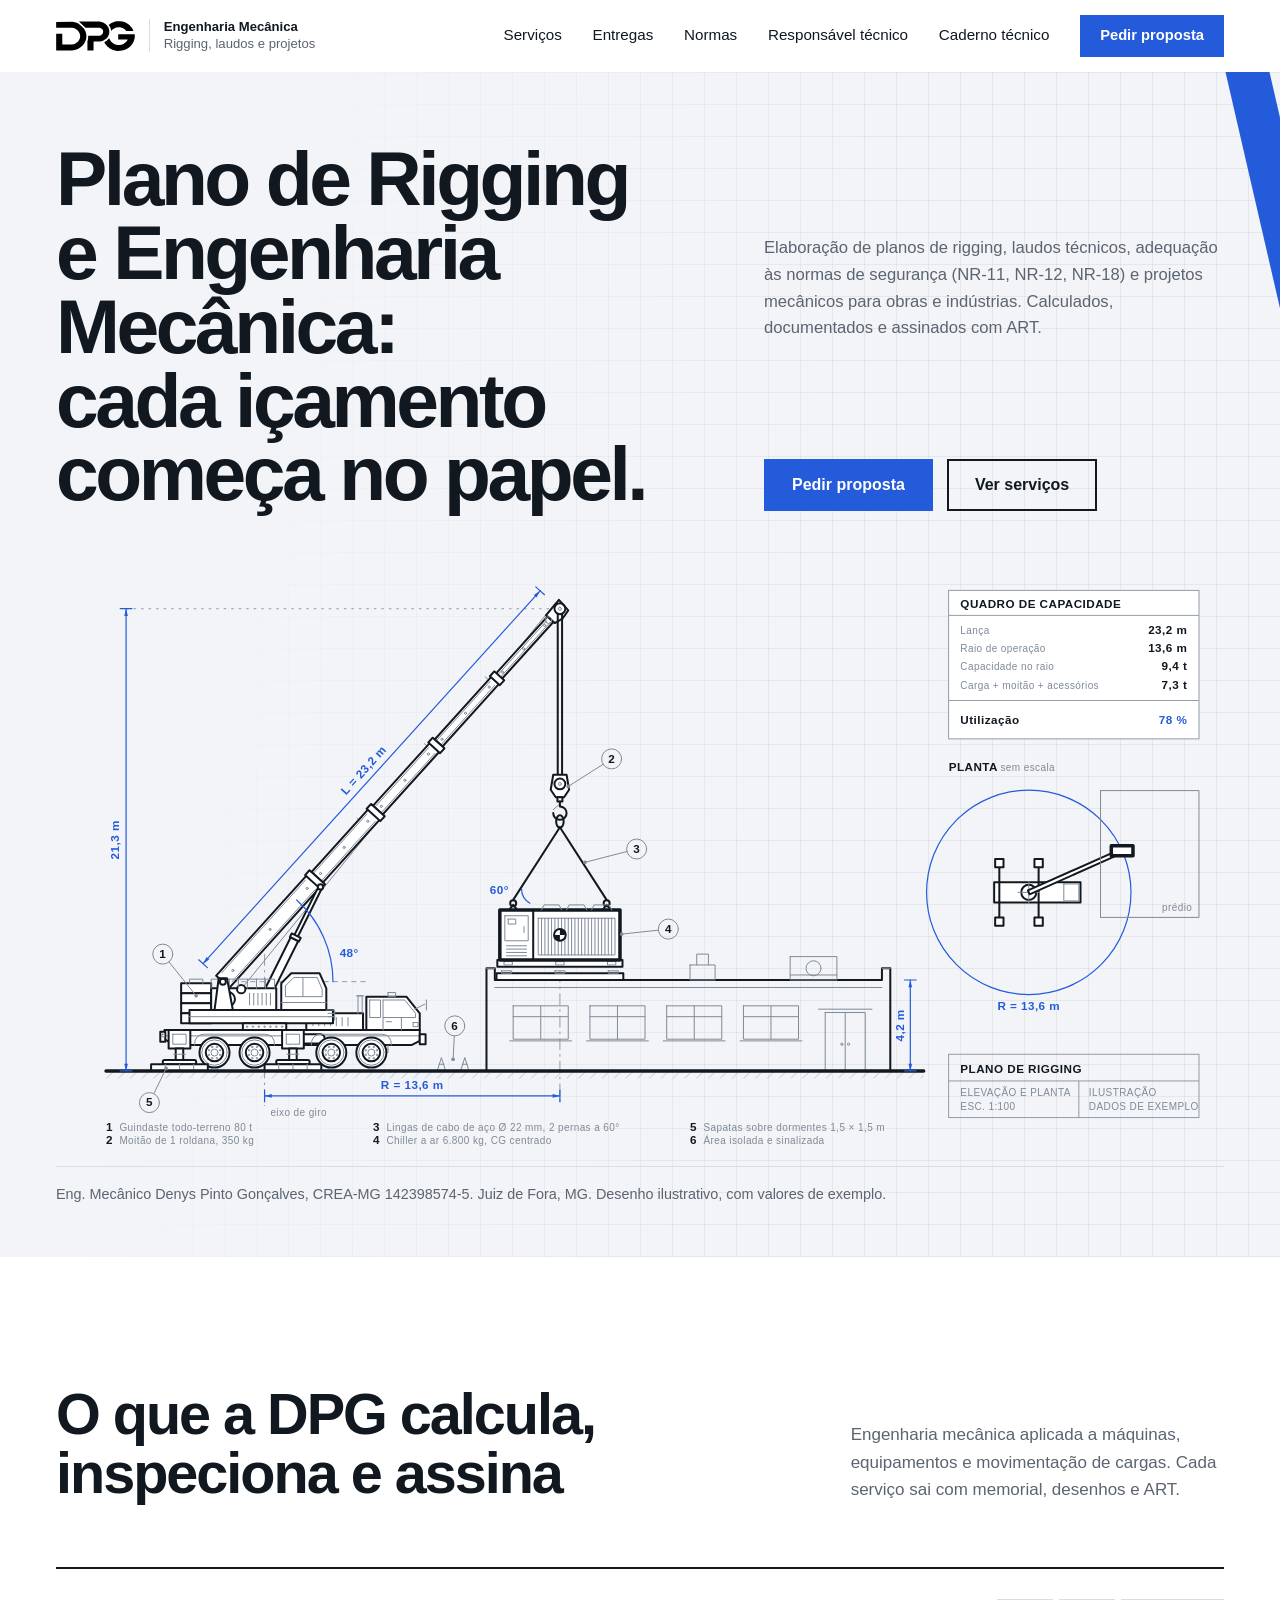
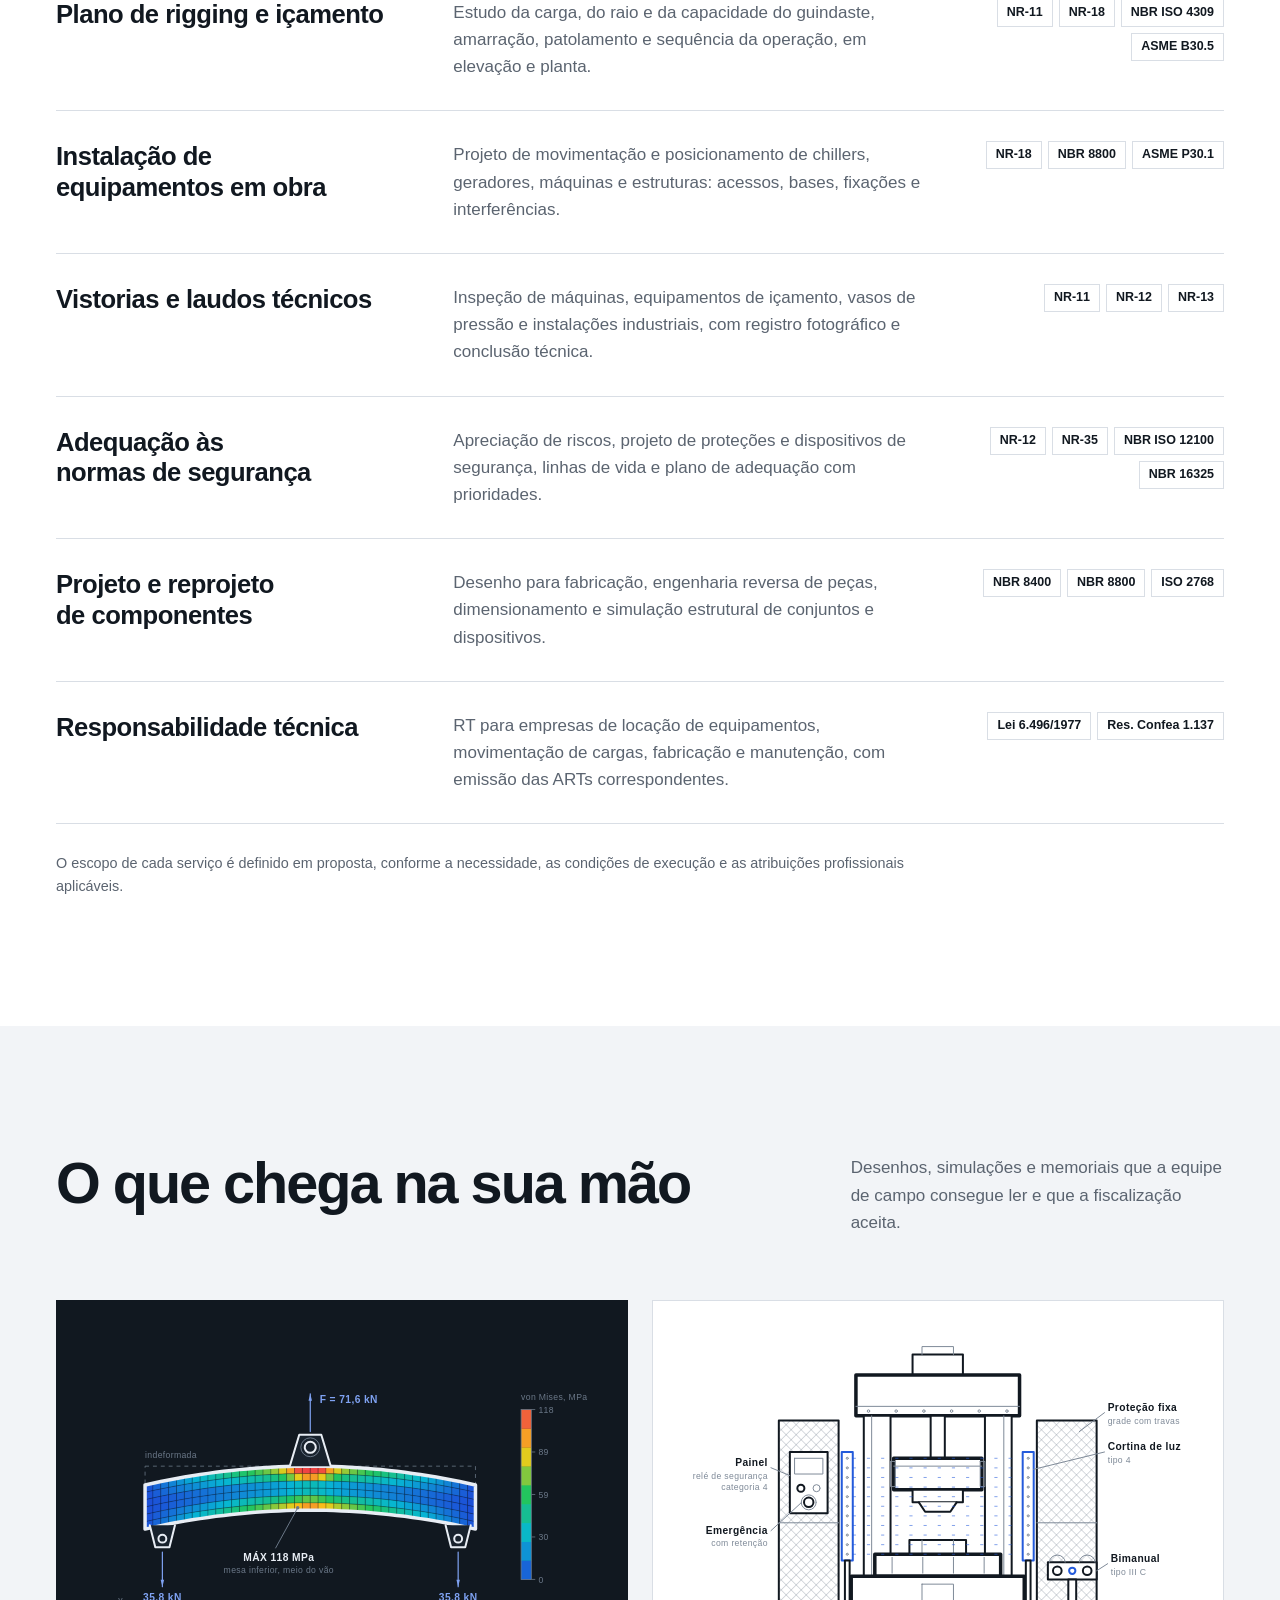
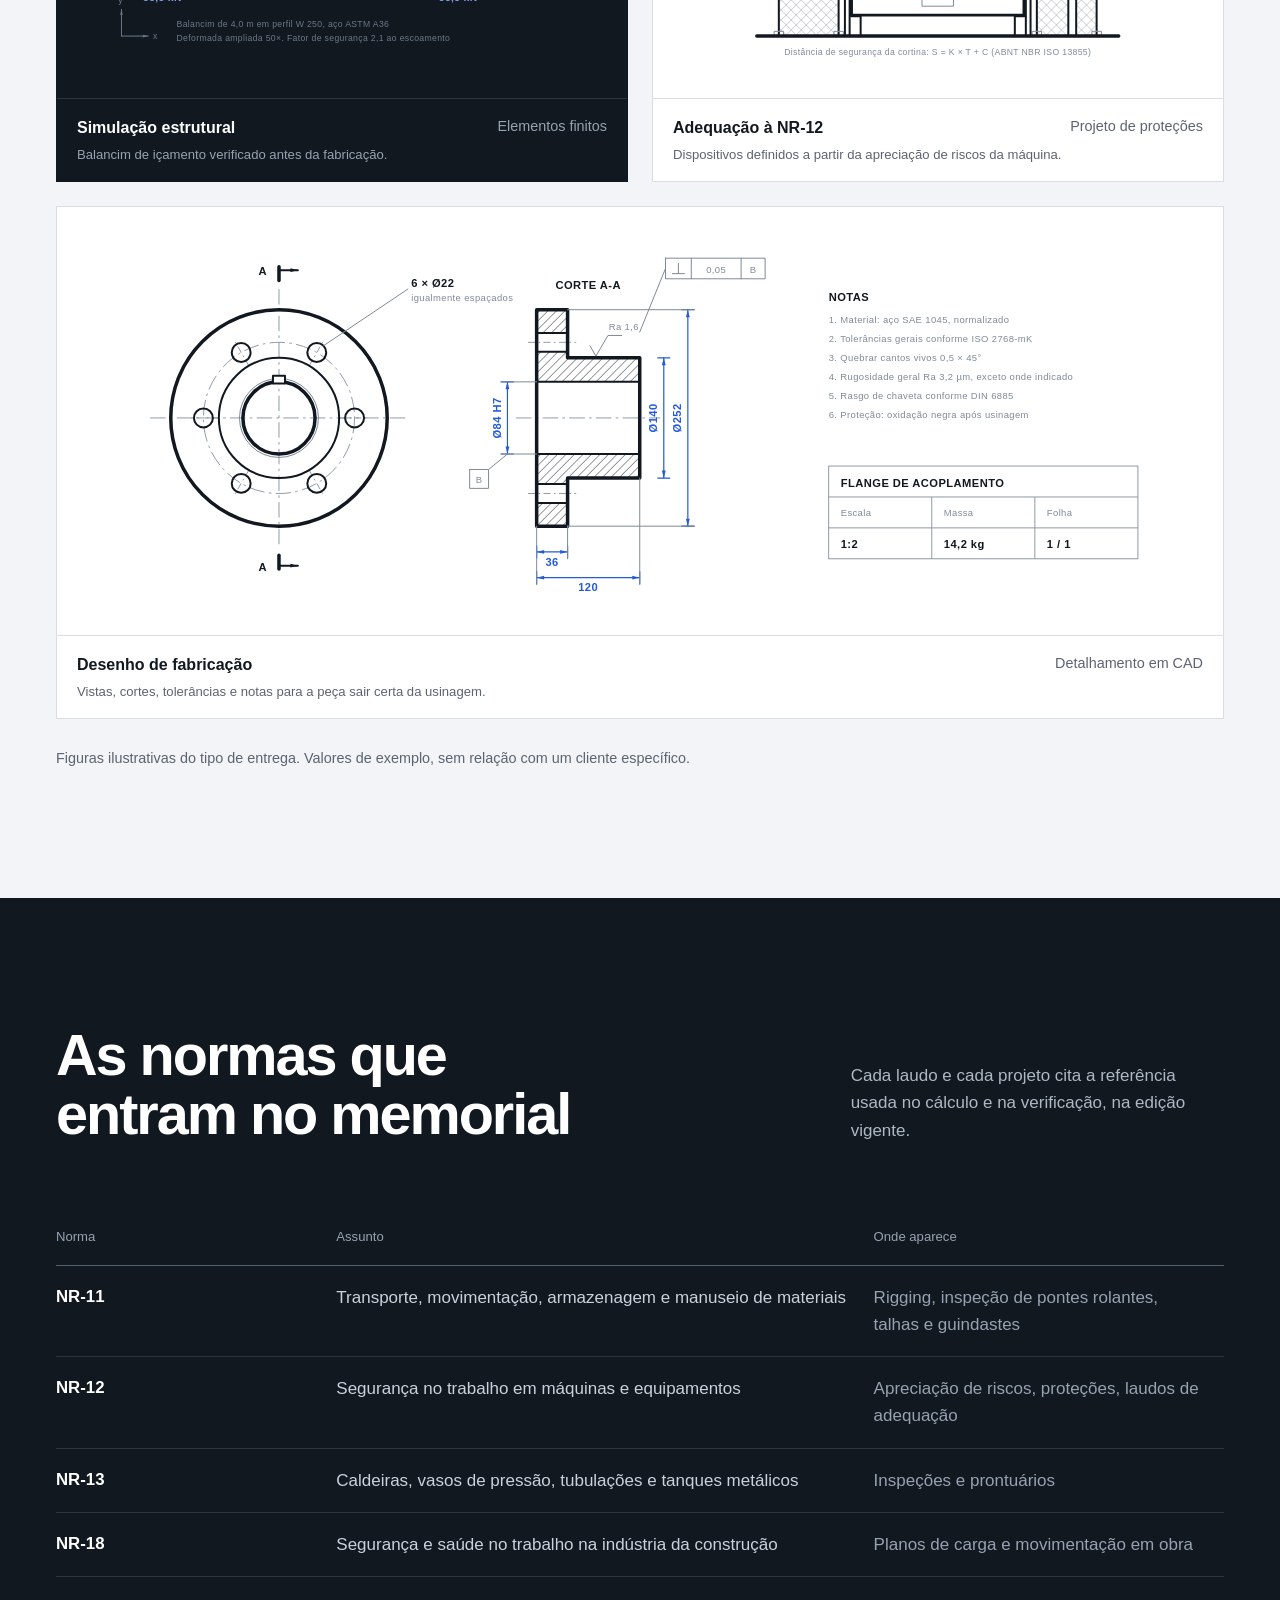
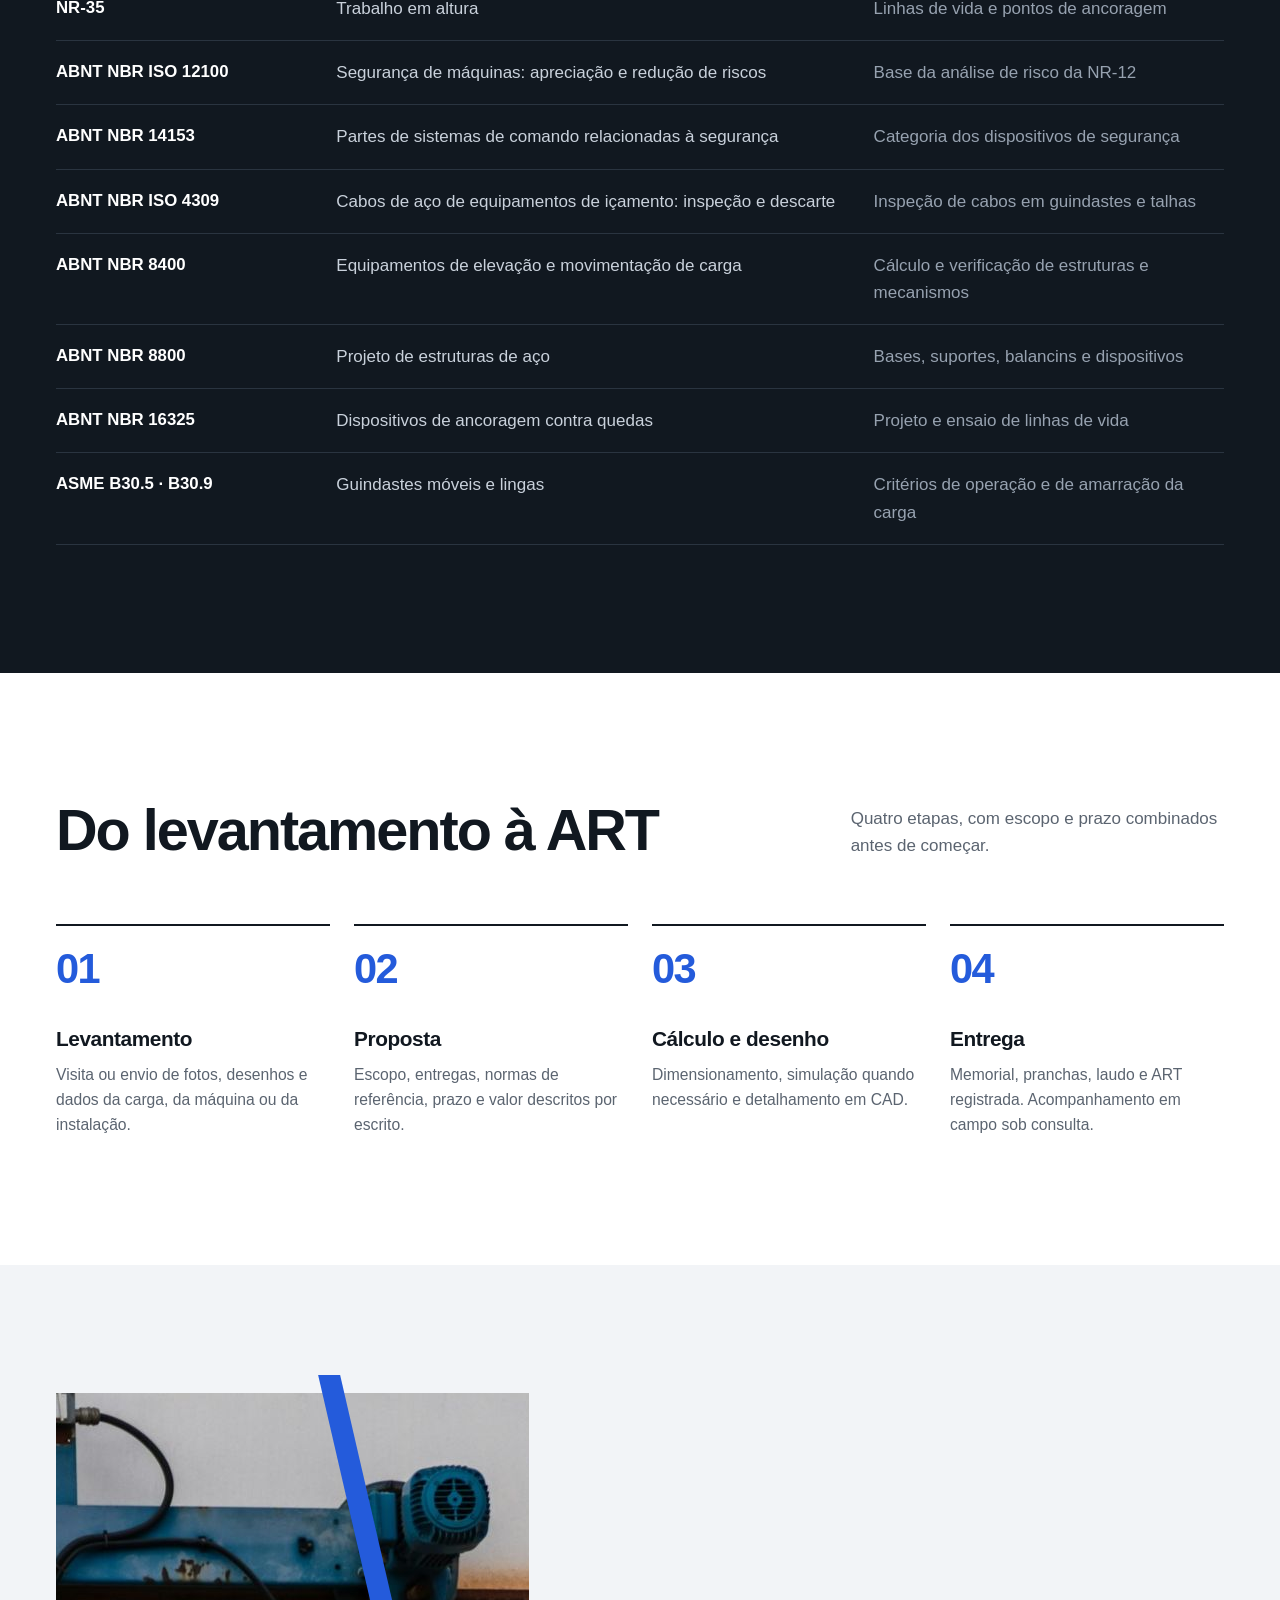
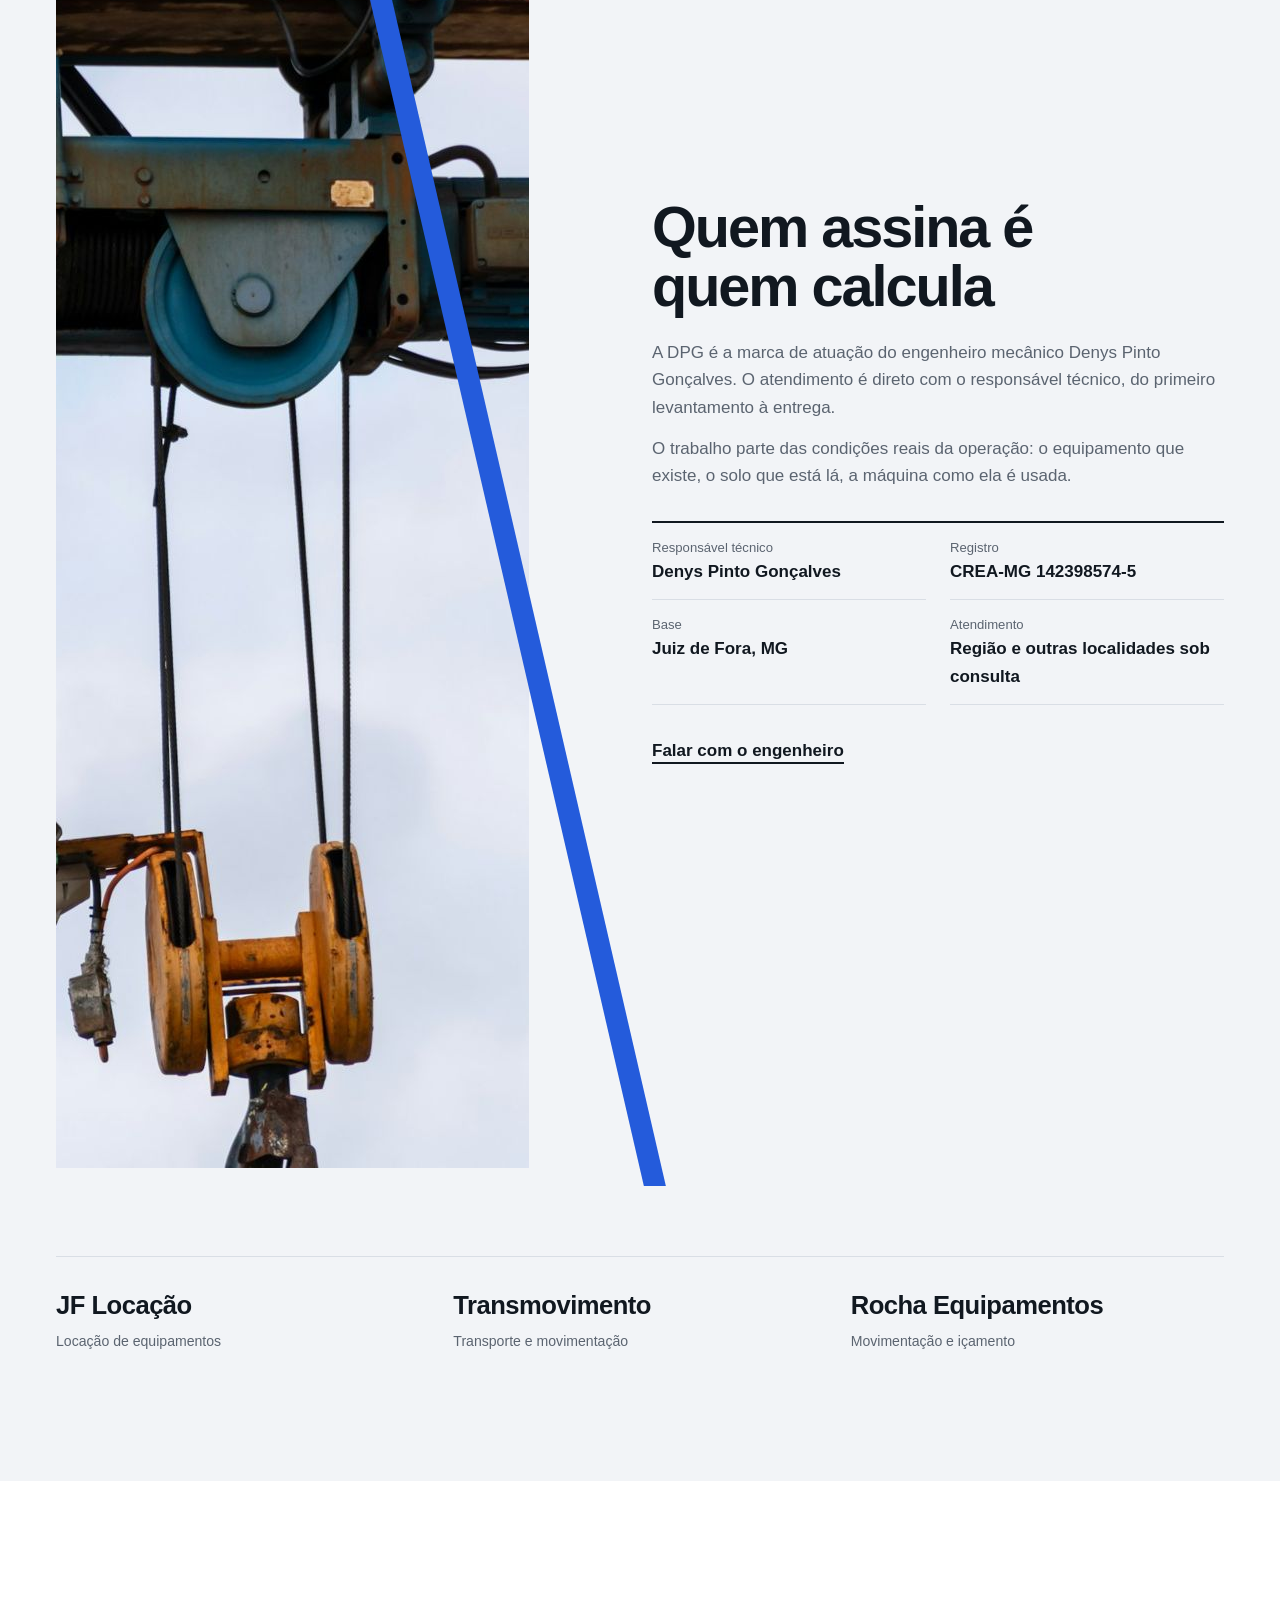
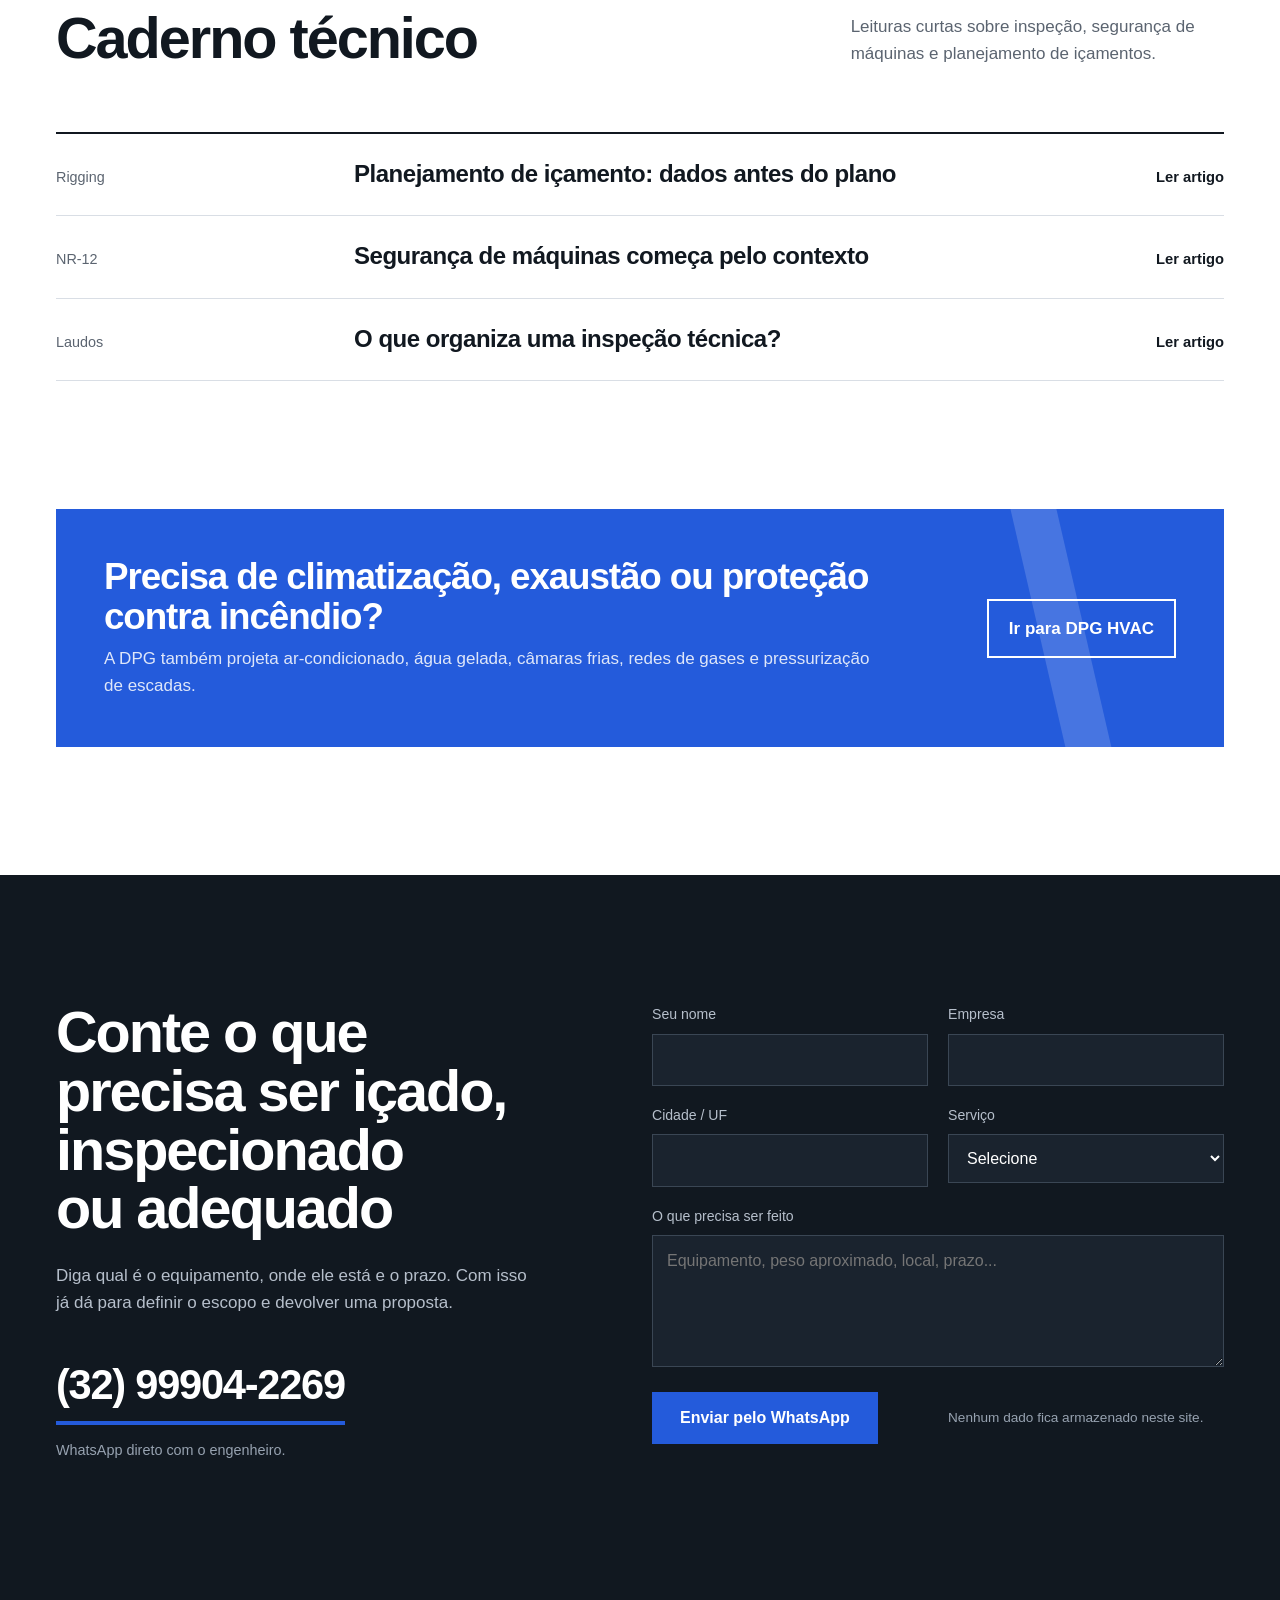
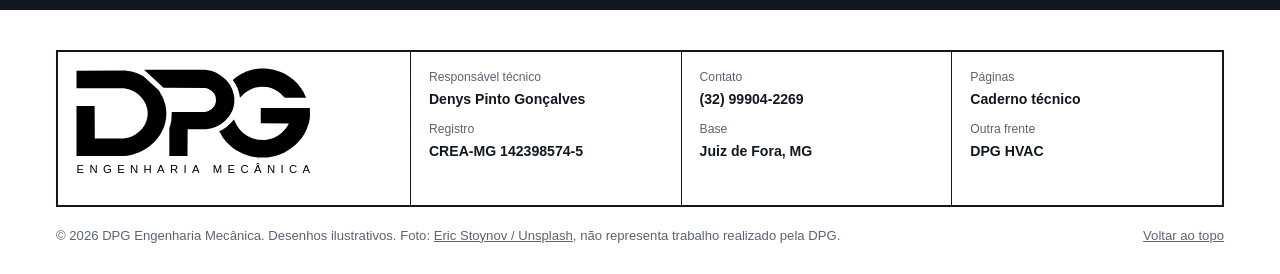
==== commit 2d17ed1d: "SEO: otimiza página para plano de rigging em Juiz de Fora" ====
--- a/index.html
+++ b/index.html
@@ -3,14 +3,14 @@
 <head>
   <meta charset="utf-8">
   <meta name="viewport" content="width=device-width, initial-scale=1">
-  <title>DPG Engenharia Mecânica | Plano de rigging, laudos e NR-12 em Juiz de Fora</title>
-  <meta name="description" content="Planos de rigging e içamento, vistorias e laudos de máquinas, adequação à NR-12, projetos mecânicos e responsabilidade técnica com ART. Engenheiro mecânico em Juiz de Fora/MG.">
+  <title>Plano de Rigging em Juiz de Fora e MG | DPG Engenharia Mecânica</title>
+  <meta name="description" content="Elaboração de Plano de Rigging e içamento de cargas, laudos NR-11 e NR-12, projetos mecânicos e responsabilidade técnica com ART em Juiz de Fora e Minas Gerais.">
   <meta name="theme-color" content="#111820">
   <link rel="canonical" href="https://muitozika12.github.io/site-consultoria/">
   <meta property="og:type" content="website">
   <meta property="og:locale" content="pt_BR">
-  <meta property="og:title" content="DPG Engenharia Mecânica — rigging, laudos e segurança de máquinas">
-  <meta property="og:description" content="Planos de rigging, laudos técnicos, adequação às NRs e projetos mecânicos para obras e indústrias.">
+  <meta property="og:title" content="Plano de Rigging em Juiz de Fora e MG | DPG Engenharia Mecânica">
+  <meta property="og:description" content="Elaboração de Plano de Rigging e içamento de cargas em Juiz de Fora e Minas Gerais, com cálculo, documentação técnica e ART. Laudos NR-11 e NR-12 e projetos mecânicos.">
   <meta property="og:url" content="https://muitozika12.github.io/site-consultoria/">
   <meta property="og:image" content="https://muitozika12.github.io/site-consultoria/assets/capa-social.png">
   <meta name="twitter:card" content="summary_large_image">
@@ -24,11 +24,38 @@
     "@context": "https://schema.org",
     "@type": "ProfessionalService",
     "name": "DPG Engenharia Mecânica",
-    "description": "Planos de rigging, vistorias e laudos técnicos, adequação a normas de segurança, projetos mecânicos e responsabilidade técnica.",
+    "description": "Elaboração de Plano de Rigging e içamento de cargas, laudos técnicos, adequação às normas NR-11 e NR-12, projetos mecânicos e responsabilidade técnica com ART em Juiz de Fora e Minas Gerais.",
     "url": "https://muitozika12.github.io/site-consultoria/",
     "telephone": "+55 32 99904-2269",
     "address": { "@type": "PostalAddress", "addressLocality": "Juiz de Fora", "addressRegion": "MG", "addressCountry": "BR" },
-    "areaServed": "Juiz de Fora e região",
+    "areaServed": ["Juiz de Fora", "Minas Gerais", "Brasil"],
+    "hasOfferCatalog": {
+      "@type": "OfferCatalog",
+      "name": "Serviços de Engenharia Mecânica",
+      "itemListElement": [
+        {
+          "@type": "Offer",
+          "itemOffered": {
+            "@type": "Service",
+            "name": "Elaboração de Plano de Rigging e Içamento de Cargas"
+          }
+        },
+        {
+          "@type": "Offer",
+          "itemOffered": {
+            "@type": "Service",
+            "name": "Laudos Técnicos e Adequação NR-12"
+          }
+        },
+        {
+          "@type": "Offer",
+          "itemOffered": {
+            "@type": "Service",
+            "name": "Responsabilidade Técnica (ART) em Engenharia Mecânica"
+          }
+        }
+      ]
+    },
     "founder": { "@type": "Person", "name": "Denys Pinto Gonçalves", "jobTitle": "Engenheiro Mecânico" }
   }
   </script>
@@ -62,8 +89,8 @@
       <div class="diagonal" aria-hidden="true"></div>
       <div class="caixa">
         <div class="capa-texto">
-          <h1>Cada içamento começa no papel.</h1>
-          <p>Planos de rigging, laudos, adequação às normas de segurança e projetos mecânicos para obras e indústrias. Calculados, documentados e assinados com ART.</p>
+          <h1>Plano de Rigging e Engenharia Mecânica: cada içamento começa no papel.</h1>
+          <p>Elaboração de planos de rigging, laudos técnicos, adequação às normas de segurança (NR-11, NR-12, NR-18) e projetos mecânicos para obras e indústrias. Calculados, documentados e assinados com ART.</p>
           <div class="capa-acoes">
             <a class="botao" href="#contato">Pedir proposta</a>
             <a class="botao botao--fio" href="#servicos">Ver serviços</a>
